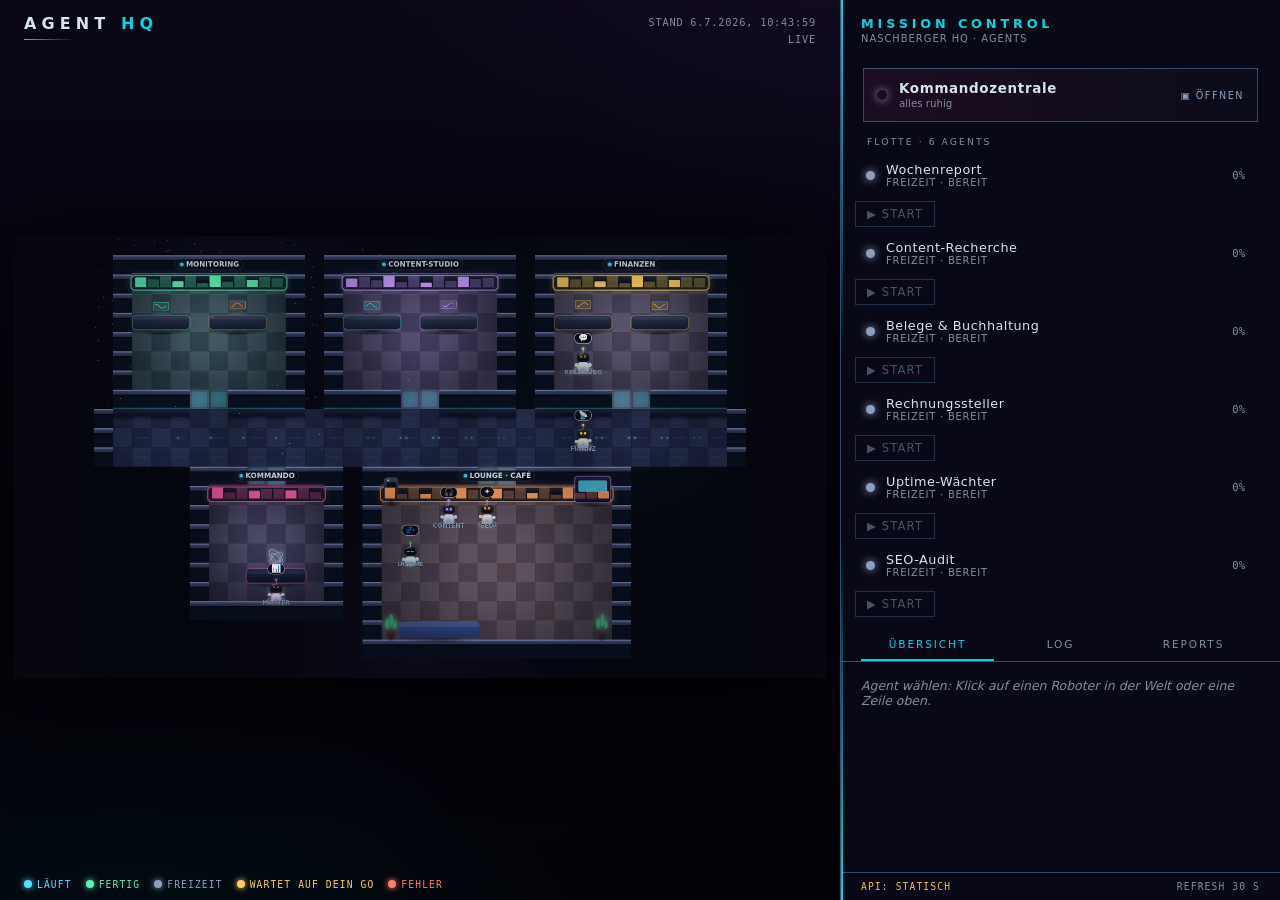
==== dashboard/index.html @ 263374c1 "Discord- und Mail-Versand: zero-dep Tools + Datacenter-Redesign - bin/discord.py: Server-Setup (idem" ====
<!DOCTYPE html>
<html lang="de">
<head>
<meta charset="utf-8">
<meta name="viewport" content="width=device-width,initial-scale=1">
<title>Agent HQ – naschberger.info</title>
<style>
:root{
 --bg:oklch(14% 0.03 290);
 --bg-deep:oklch(9% 0.02 290);
 --line-dim:oklch(42% 0.06 250);
 --txt:oklch(91% 0.02 250);
 --mut:oklch(64% 0.03 260);
 --panel:oklch(15% 0.03 280 / .96);
 --cyan:oklch(80% 0.14 200);
 --grn:oklch(80% 0.17 160);
 --amb:oklch(83% 0.15 85);
 --red:oklch(70% 0.19 25);
 --vio:oklch(75% 0.14 300);
}
*{box-sizing:border-box;margin:0}
html,body{height:100%}
body{
 font-family:"Segoe UI",system-ui,sans-serif;color:var(--txt);
 background:
  radial-gradient(1100px 600px at 75% -10%, oklch(22% 0.07 300 / .5), transparent 60%),
  radial-gradient(900px 600px at 10% 110%, oklch(19% 0.06 220 / .5), transparent 60%),
  linear-gradient(var(--bg), var(--bg-deep));
 overflow:hidden;
}
@media(max-width:1020px){body{overflow-y:auto;overflow-x:hidden}}
.mono{font-family:Consolas,"Cascadia Mono",monospace}
button{font-family:inherit}

#hud{position:fixed;top:0;left:0;right:440px;z-index:5;display:flex;justify-content:space-between;align-items:flex-start;padding:14px 24px;pointer-events:none}
#hud h1{font-size:1rem;letter-spacing:.32em;text-transform:uppercase;font-weight:600}
#hud h1 span{color:var(--cyan)}
#hud h1::after{content:"";display:block;width:52px;height:1px;margin-top:6px;background:linear-gradient(90deg,var(--cyan),transparent)}
#meta{font-size:.64rem;color:var(--mut);text-align:right;letter-spacing:.08em;text-transform:uppercase;line-height:1.7}
#meta .src{display:block}
#demo{display:none;position:fixed;top:10px;left:calc((100vw - 440px)/2);transform:translateX(-50%);z-index:6;border:1px solid var(--amb);color:var(--amb);
 background:oklch(20% 0.04 85 / .88);font-size:.66rem;letter-spacing:.12em;text-transform:uppercase;padding:5px 14px}
#legend{position:fixed;left:24px;bottom:10px;z-index:5;display:flex;gap:14px;font-size:.6rem;letter-spacing:.12em;text-transform:uppercase;color:var(--mut);pointer-events:none}
#legend i{display:inline-block;width:8px;height:8px;border-radius:50%;margin-right:5px;background:currentColor;box-shadow:0 0 6px currentColor}
@media(max-width:1020px){
 #hud{position:static;padding:12px 16px 0;right:auto;flex-wrap:wrap;gap:6px;align-items:baseline}
 #meta{text-align:left;font-size:.6rem;flex-basis:100%}
 #meta .src{display:inline}
 #meta .src::before{content:" · "}
 #legend{position:static;padding:8px 16px;flex-wrap:wrap;gap:10px;letter-spacing:.06em}
 #demo{position:static;transform:none;margin:8px auto 0;max-width:92%;width:max-content}
}

#stage{position:fixed;inset:0 440px 34px 0;display:grid;place-items:center;padding:54px 14px 6px;z-index:1}
#game{width:min(100%,calc((100vh - 96px)*1.84));aspect-ratio:46/25;cursor:grab;touch-action:none;
 filter:drop-shadow(0 20px 50px oklch(5% 0.02 290 / .85))}
@media(max-width:1020px){
 #stage{position:static;display:block;padding:8px 0;overflow-x:auto}
 #game{width:940px}
}
@media(prefers-reduced-motion:reduce){*,*::before,*::after{animation-duration:.01ms !important;transition-duration:.01ms !important}}

/* ---------- mission control ---------- */
#mc{position:fixed;top:0;right:0;bottom:0;width:440px;z-index:8;background:var(--panel);
 border-left:1px solid var(--line-dim);display:flex;flex-direction:column;overflow:hidden}
#mc::before{content:"";position:absolute;left:0;top:0;bottom:0;width:2px;
 background:linear-gradient(180deg,var(--cyan),transparent 40%,transparent 60%,var(--cyan))}
#mc header{padding:16px 20px 10px}
#mc header h2{font-size:.8rem;letter-spacing:.3em;text-transform:uppercase;color:var(--cyan)}
#mc header .sub{font-size:.62rem;color:var(--mut);letter-spacing:.1em;text-transform:uppercase;margin-top:2px}
#agents{padding:4px 14px}
.arow{display:grid;grid-template-columns:10px 1fr auto auto;gap:10px;align-items:center;width:100%;
 padding:9px 10px;margin:3px 0;background:none;border:1px solid transparent;color:var(--txt);cursor:pointer;text-align:left}
.arow:hover,.arow:focus-visible{border-color:var(--line-dim);outline:none}
.arow.sel{border-color:oklch(60% 0.1 220 / .6);background:oklch(20% 0.04 250 / .4)}
.arow .dot{width:9px;height:9px;border-radius:50%;background:currentColor;box-shadow:0 0 8px currentColor}
.arow .nm{font-size:.8rem;letter-spacing:.04em;color:var(--txt)}
.arow .nm small{display:block;font-size:.62rem;color:var(--mut);letter-spacing:.08em;text-transform:uppercase}
.arow .pr{font-size:.66rem;color:var(--mut);font-family:Consolas,monospace}
.runbtn{border:1px solid var(--line-dim);background:none;color:var(--cyan);font-size:.72rem;
 padding:5px 11px;cursor:pointer;letter-spacing:.1em}
.runbtn:hover:not(:disabled),.runbtn:focus-visible{border-color:var(--cyan);background:oklch(30% 0.06 210 / .3);outline:none}
.runbtn:disabled{color:var(--mut);cursor:not-allowed;opacity:.55}
#tabs{display:flex;padding:8px 20px 0;border-bottom:1px solid var(--line-dim)}
#tabs button{flex:1;background:none;border:0;border-bottom:2px solid transparent;color:var(--mut);
 font-size:.66rem;letter-spacing:.18em;text-transform:uppercase;padding:9px 0;cursor:pointer}
#tabs button:hover,#tabs button:focus-visible{color:var(--txt);outline:none}
#tabs button.on{color:var(--cyan);border-bottom-color:var(--cyan)}
#tabbody{flex:1;overflow-y:auto;padding:16px 20px;font-size:.84rem}
.plbl{color:var(--mut);font-size:.64rem;text-transform:uppercase;letter-spacing:.18em;margin:13px 0 4px}
.plbl:first-child{margin-top:0}
.pbar{height:6px;background:oklch(12% 0.02 280);border:1px solid var(--line-dim);overflow:hidden}
.pbar div{height:100%;background:linear-gradient(90deg,var(--cyan),var(--vio));transition:width .6s}
.st{font-size:.66rem;letter-spacing:.18em;text-transform:uppercase;display:inline-block;padding:3px 11px;border:1px solid;margin-bottom:4px}
#tabbody ul{margin:4px 0 0 16px;line-height:1.55}
#tabbody pre{background:oklch(11% 0.02 280);border:1px solid var(--line-dim);padding:10px;font-size:.66rem;
 white-space:pre-wrap;word-break:break-word;color:oklch(78% 0.04 200);line-height:1.5;max-height:52vh;overflow:auto}
#tabbody .hint{color:var(--mut);font-style:italic;font-size:.78rem}
#tabbody code{color:var(--cyan);font-size:.76rem}
.repitem{display:grid;grid-template-columns:1fr auto;gap:8px;align-items:baseline;width:100%;padding:8px 10px;margin:2px 0;
 background:none;border:1px solid transparent;color:var(--txt);cursor:pointer;text-align:left;font-size:.76rem}
.repitem:hover,.repitem:focus-visible{border-color:var(--line-dim);outline:none}
.repitem .d{color:var(--mut);font-size:.62rem;font-family:Consolas,monospace}
.repitem .p{color:var(--mut);font-size:.62rem;font-family:Consolas,monospace;grid-column:1/-1}
.mcounts{display:flex;flex-wrap:wrap;gap:14px;font-size:.72rem;font-family:Consolas,monospace;margin-bottom:6px}
.mcounts i{display:inline-block;width:8px;height:8px;border-radius:50%;margin-right:5px;box-shadow:0 0 6px currentColor;vertical-align:baseline}
.mflag{font-size:.76rem;border:1px solid;padding:9px 11px;margin:10px 0;line-height:1.55}
.mflag b{letter-spacing:.04em}
.mflag.err{color:var(--red);border-color:oklch(52% 0.14 25/.6);background:oklch(24% 0.07 25/.22)}
.mflag.wait{color:var(--amb);border-color:oklch(56% 0.11 85/.5);background:oklch(24% 0.06 85/.16)}
.mtable{display:flex;flex-direction:column;gap:2px}
.mrow{display:grid;grid-template-columns:9px 1fr auto auto;gap:11px;align-items:center;text-align:left;
 background:oklch(16% 0.02 280/.5);border:1px solid var(--line2, var(--line-dim));
 color:var(--txt);padding:8px 11px;cursor:pointer}
.mrow:hover,.mrow:focus-visible{border-color:var(--cyan);outline:none}
.mrow .mdot{width:9px;height:9px;border-radius:50%;box-shadow:0 0 7px currentColor}
.mrow .mn{font-size:.82rem}
.mrow .mn small{display:block;color:var(--mut);font-size:.62rem;text-transform:uppercase;letter-spacing:.06em;margin-top:1px}
.mrow .mp{color:var(--cyan);font-size:.72rem}
.mrow .mnext{color:var(--mut);font-size:.66rem;min-width:64px;text-align:right}
/* ---- Nav-Struktur: Kommando-Button + Flotten-Label ---- */
.navlabel{font-size:.58rem;letter-spacing:.22em;text-transform:uppercase;color:var(--mut);padding:12px 12px 2px}
.cmdbtn{display:grid;grid-template-columns:11px 1fr auto;gap:11px;align-items:center;width:calc(100% - 16px);
 margin:10px 8px 2px;padding:12px 13px;cursor:pointer;text-align:left;color:var(--txt);
 background:linear-gradient(90deg,oklch(23% 0.06 330 / .55),oklch(18% 0.03 280 / .35));
 border:1px solid var(--line-dim);transition:box-shadow .16s,border-color .16s}
.cmdbtn:hover,.cmdbtn:focus-visible{border-color:var(--mc);box-shadow:inset 0 0 0 1px var(--mc);outline:none}
.cmdbtn .cdot{width:10px;height:10px;border-radius:50%;box-shadow:0 0 9px currentColor}
.cmdbtn .ctx b{font-size:.84rem;letter-spacing:.05em;display:block}
.cmdbtn .ctx small{display:block;color:var(--mut);font-size:.64rem;margin-top:1px}
.cmdbtn .cgo{font-size:.6rem;letter-spacing:.16em;text-transform:uppercase;color:var(--mc);white-space:nowrap}

/* ---- Kommandozentrale-Overlay · schwarz/clean/Apple ---- */
#cmd{position:fixed;inset:0;z-index:40;display:none;place-items:center;padding:24px;
 background:oklch(0% 0 0 / .6);-webkit-backdrop-filter:blur(24px) saturate(130%);backdrop-filter:blur(24px) saturate(130%)}
#cmd.on{display:grid}
.cmd-panel{--hair:oklch(100% 0 0 / .09);--hair2:oklch(100% 0 0 / .055);--acc:oklch(64% 0.16 255);--sec:oklch(68% 0.008 260);
 font-family:-apple-system,"SF Pro Display","SF Pro Text",system-ui,"Segoe UI",sans-serif;
 width:min(1120px,100%);max-height:calc(100dvh - 48px);display:flex;flex-direction:column;overflow:hidden;
 background:oklch(6.5% 0.004 280);border:1px solid var(--hair);border-radius:22px;
 box-shadow:0 40px 120px oklch(0% 0 0 / .7), inset 0 1px 0 oklch(100% 0 0 / .06)}
.cmd-top{display:flex;align-items:center;gap:14px;padding:16px 20px;border-bottom:1px solid var(--hair);flex:0 0 auto}
.cmd-top h2{font-size:.98rem;letter-spacing:-.01em;text-transform:none;font-weight:600;color:var(--txt);white-space:nowrap}
.cmd-top .up{font-size:.68rem;color:var(--sec);text-transform:none;letter-spacing:0;white-space:nowrap}
.pills{display:flex;gap:6px;flex-wrap:wrap;margin-left:auto}
.pill{font-size:.7rem;font-family:inherit;border:1px solid var(--hair);border-radius:999px;padding:3px 10px;letter-spacing:0;
 color:var(--sec);background:oklch(100% 0 0 / .03)}
.pill i{display:inline-block;width:6px;height:6px;border-radius:50%;background:currentColor;margin-right:6px;box-shadow:none;vertical-align:middle}
.cmd-close{flex:0 0 auto;background:oklch(100% 0 0 / .06);border:1px solid var(--hair);color:var(--sec);
 width:30px;height:30px;border-radius:50%;cursor:pointer;font-size:.9rem;line-height:1;display:grid;place-items:center;transition:.15s}
.cmd-close:hover,.cmd-close:focus-visible{background:oklch(100% 0 0 / .13);color:var(--txt);border-color:transparent;outline:none}
.cmd-panel .runbtn{border:1px solid var(--hair);border-radius:8px;background:oklch(100% 0 0 / .05);color:var(--txt);
 font-size:.72rem;letter-spacing:0;padding:6px 12px;transition:.15s}
.cmd-panel .runbtn:hover:not(:disabled),.cmd-panel .runbtn:focus-visible{background:oklch(100% 0 0 / .1);border-color:var(--hair);outline:none}
#cmdrun,#cmdsend{background:var(--acc);border-color:transparent;color:#fff;font-weight:600}
#cmdrun:hover:not(:disabled),#cmdsend:hover:not(:disabled){background:oklch(69% 0.16 255)}
.cmd-alert{padding:11px 20px;border-bottom:1px solid var(--hair);font-size:.8rem;line-height:1.55;flex:0 0 auto}
.cmd-alert.err{color:var(--red);background:oklch(30% 0.1 25 / .16)}
.cmd-alert.wait{color:var(--amb);background:oklch(30% 0.09 85 / .14)}
.cmd-alert b{letter-spacing:0}
.cmd-body{display:grid;grid-template-columns:340px 1fr;min-height:0;flex:1 1 auto;overflow:hidden}
.cmd-fleet{padding:16px 18px;border-right:1px solid var(--hair);overflow-y:auto;display:flex;flex-direction:column;gap:20px}
.cmd-main{padding:16px 20px;display:flex;flex-direction:column;gap:20px;min-width:0;overflow-y:auto}
.cmd-fleet::-webkit-scrollbar,.cmd-main::-webkit-scrollbar{width:8px}
.cmd-fleet::-webkit-scrollbar-thumb,.cmd-main::-webkit-scrollbar-thumb{background:oklch(100% 0 0 / .12);border-radius:8px}
.cmd-panel .plbl{text-transform:none;letter-spacing:.01em;color:var(--sec);font-size:.72rem;font-weight:600}
.sect h3{font-size:.74rem;letter-spacing:.01em;text-transform:none;color:var(--sec);font-weight:600;
 margin-bottom:10px;display:flex;justify-content:space-between;align-items:baseline;gap:10px}
.sect h3 span{color:var(--sec);opacity:.7;letter-spacing:0;text-transform:none;font-size:.7rem;font-weight:400}
.chart{width:100%;height:auto;display:block}
.chart .gl{stroke:oklch(100% 0 0 / .1);stroke-width:1;opacity:1}
.chart .gt,.chart .bv,.chart .thrt{fill:var(--sec);font:10px ui-monospace,"SF Mono",Consolas,monospace}
.chart .bl{fill:var(--txt);font:11px -apple-system,ui-monospace,Consolas,monospace}
.chart .thr{stroke:var(--amb);stroke-dasharray:3 3;stroke-width:1;opacity:.75}
.chart-empty{color:var(--sec);font-size:.78rem;padding:26px;
 border:1px dashed var(--hair);border-radius:12px;text-align:center}
.legend2{display:flex;gap:16px;flex-wrap:wrap;margin-top:9px;font-size:.66rem;color:var(--sec)}
.legend2 i{display:inline-block;width:12px;height:2px;margin-right:6px;vertical-align:middle}
.tiles{display:grid;grid-template-columns:repeat(auto-fit,minmax(148px,1fr));gap:9px}
.tile{border:1px solid var(--hair2);border-radius:12px;padding:12px 13px;background:oklch(100% 0 0 / .03)}
.tile .tn{font-size:.8rem;font-weight:600;display:flex;align-items:center;gap:7px}
.tile .tn i{width:7px;height:7px;border-radius:50%;box-shadow:none;flex:0 0 auto}
.tile .tm{font-family:ui-monospace,"SF Mono",Consolas,monospace;font-size:.66rem;color:var(--sec);margin-top:7px;line-height:1.7}
.tile .tm b{color:var(--txt);font-weight:500}
.cmd-tab{display:grid;grid-template-columns:1fr auto auto;gap:12px;align-items:center;text-align:left;width:100%;
 background:oklch(100% 0 0 / .03);border:1px solid transparent;border-radius:10px;color:var(--txt);padding:9px 11px;margin-bottom:4px;cursor:pointer;transition:.14s}
.cmd-tab:hover,.cmd-tab:focus-visible{background:oklch(100% 0 0 / .07);border-color:var(--hair);outline:none}
.cmd-tab .cn{font-size:.82rem}
.cmd-tab .cn small{display:block;color:var(--sec);font-size:.64rem;text-transform:none;letter-spacing:0;margin-top:2px}
.cmd-tab .cp{font-family:ui-monospace,Consolas,monospace;font-size:.72rem}
.cmd-tab .cnx{font-family:ui-monospace,Consolas,monospace;font-size:.64rem;color:var(--sec)}
/* Steuerung */
.ctltable{display:flex;flex-direction:column;gap:6px}
.ctlrow{display:grid;grid-template-columns:1fr auto 92px 34px;gap:9px;align-items:center;
 padding:7px 9px;background:oklch(100% 0 0 / .03);border:1px solid var(--hair2);border-radius:10px}
.ctlrow .cn{font-size:.78rem;overflow:hidden;text-overflow:ellipsis;white-space:nowrap}
.tgl{display:flex;align-items:center;gap:5px;font-size:.64rem;color:var(--sec);text-transform:none;letter-spacing:0;cursor:pointer}
.tgl input{accent-color:var(--acc);cursor:pointer}
.cad,.cmdinput{background:oklch(100% 0 0 / .05);border:1px solid var(--hair);border-radius:8px;color:var(--txt);
 font-family:ui-monospace,Consolas,monospace;font-size:.72rem;padding:6px 8px;width:100%}
.cad:focus,.cmdinput:focus{outline:none;border-color:var(--acc);box-shadow:0 0 0 3px oklch(64% 0.16 255 / .25)}
.ctlrow .crun{padding:5px 0;text-align:center}
.ctlbar{display:flex;align-items:center;gap:12px;margin-top:9px;flex-wrap:wrap}
.cmdinput{resize:vertical;line-height:1.5}
.ctlmsg{font-size:.7rem;color:var(--sec)}
@media(max-width:820px){
 #cmd{padding:0}
 .cmd-panel{max-height:100dvh;border-radius:0;border:0}
 .cmd-body{grid-template-columns:1fr;overflow-y:auto}
 .cmd-fleet,.cmd-main{overflow-y:visible}
 .cmd-fleet{border-right:0;border-bottom:1px solid var(--hair)}
 .cmd-top{flex-wrap:wrap;gap:10px}
 .pills{margin-left:0;order:3;flex-basis:100%}
}
#apibar{padding:8px 20px;border-top:1px solid var(--line-dim);font-size:.6rem;letter-spacing:.12em;
 text-transform:uppercase;color:var(--mut);display:flex;justify-content:space-between}
#apibar b{font-weight:400}
#apibar .on{color:var(--grn)} #apibar .off{color:var(--amb)}
@media(max-width:1020px){
 #mc{position:static;width:auto;border:1px solid var(--line-dim);margin:0 10px 14px;height:auto}
 #tabbody{max-height:50vh}
}
</style>
</head>
<body>
<div id="demo">Demo-Daten – kein status.json geladen</div>
<div id="hud">
 <h1>AGENT <span>HQ</span></h1>
 <div id="meta" class="mono">–</div>
</div>

<div id="stage">
 <canvas id="game" width="1840" height="1000" aria-label="Agent-HQ Spielwelt: Raumstation mit Themen-Zonen je Agent-Kategorie, Kommandoraum und Lounge. Ziehen zum Schwenken, Mausrad zum Zoomen, Klick wählt einen Agenten."></canvas>
</div>

<div id="legend" class="mono"></div>

<aside id="mc" aria-live="polite">
 <header>
  <h2>Mission Control</h2>
  <div class="sub">naschberger hq · agents</div>
 </header>
 <div id="agents"></div>
 <div id="tabs" role="tablist">
  <button data-tab="info" class="on">Übersicht</button>
  <button data-tab="log">Log</button>
  <button data-tab="reports">Reports</button>
 </div>
 <div id="tabbody"><p class="hint">Agent wählen: Klick auf einen Roboter in der Welt oder eine Zeile oben.</p></div>
 <div id="apibar" class="mono">
  <b id="apistate" class="off">API: PRÜFE…</b>
  <b id="foot2">refresh 30 s</b>
 </div>
</aside>

<div id="cmd" role="dialog" aria-modal="true" aria-label="Kommandozentrale" aria-hidden="true"></div>

<script>
'use strict';
/* ================================================================
   AGENT HQ – Pixel-Game-Welt (Canvas) + Mission Control
   ================================================================ */
const COLORS={running:'#53e0ff',ok:'#5df2b4',idle:'#8ea0bd',waiting:'#ffcf5c',error:'#ff7b6b'};
const LABELS={running:'läuft',ok:'fertig',idle:'freizeit',waiting:'wartet auf dein go',error:'fehler'};

/* ===== Quelle der Wahrheit: Kategorien + Agents =====
   Die ganze Welt (Räume, Arbeitsplätze, Möbel, Farben, Wege) wird hieraus
   GENERIERT – nichts ist mehr hart verdrahtet. Neuer Agent = eine Zeile in
   AGENTS_CFG, die Welt wächst automatisch. Damit er wirklich läuft, braucht er
   zusätzlich einen Prompt in server.js (AGENTS) und einen status.json-Eintrag. */
const CATEGORIES=[
 {id:'monitoring',label:'MONITORING',   accent:'#5df2b4',tint:'#2b3f4c',light:'rgba(110,240,220,.09)'},
 {id:'content',   label:'CONTENT-STUDIO',accent:'#c99cff',tint:'#3d3758',light:'rgba(200,150,255,.10)'},
 {id:'finance',   label:'FINANZEN',     accent:'#ffcf5c',tint:'#423d56',light:'rgba(255,205,110,.09)'}
];
const AGENTS_CFG=[
 {id:'wochenreport',      name:'Wochenreport',        short:'REPORT',  cat:'content',   accent:'#53e0ff',root:'reports'},
 {id:'content-recherche', name:'Content-Recherche',   short:'CONTENT', cat:'content',   accent:'#c99cff',root:'content'},
 {id:'belege-buchhaltung',name:'Belege & Buchhaltung',short:'FINANZ',  cat:'finance',   accent:'#ffcf5c',root:'belege'},
 {id:'rechnungssteller',  name:'Rechnungssteller',    short:'RECHNUNG',cat:'finance',   accent:'#ffd24a',root:'rechnungen'},
 {id:'uptime-waechter',   name:'Uptime-Wächter',      short:'UPTIME',  cat:'monitoring',accent:'#5df2b4',root:'uptime'},
 {id:'seo-audit',         name:'SEO-Audit',           short:'SEO',     cat:'monitoring',accent:'#ff9d5c',root:'seo'}
];
const MASTER_ACCENT='#ff5ca8';
const FLEET_IDS=AGENTS_CFG.map(a=>a.id);
const BOT_IDS=['master',...FLEET_IDS];
const NAME_OF=Object.fromEntries([['master','MASTER'],...AGENTS_CFG.map(a=>[a.id,a.short])]);
const ROOT_OF=Object.fromEntries([['master','master'],...AGENTS_CFG.map(a=>[a.id,a.root])]);

const DEMO={updated:new Date().toISOString(),agents:{
 'wochenreport':{name:'Wochenreport',status:'running',phase:'Analytics laden',progress:45,message:'Umami-Daten für 3 Kunden…',
  last_run:new Date().toISOString(),next_run:'Fr 08:00',details:['Erstellt pro Kunde: Report, PDF, E-Mail-Entwurf, Discord-Post'],outputs:[],log_tail:'kunde2: pageviews ok…'},
 'belege-buchhaltung':{name:'Belege & Buchhaltung',status:'waiting',phase:'Rückfrage offen',progress:80,message:'2 Belege unklar – dein Go?',
  last_run:new Date().toISOString(),next_run:'Mo 09:00',details:['Canva-Beleg: Rechnungsnummer fehlt'],outputs:['belege/dashboard.html'],log_tail:'3 Belege archiviert.'},
 'content-recherche':{name:'Content-Recherche',status:'ok',phase:'Contentplan fertig',progress:100,message:'7 Ideen verifiziert ✓',
  last_run:new Date().toISOString(),next_run:'So 17:00',details:['7-Tage-Plan mit Hooks'],outputs:['content/2026-KW28/contentplan.md'],log_tail:'Fertig ☕'},
 'uptime-waechter':{name:'Uptime-Wächter',status:'running',phase:'Sites prüfen',progress:60,message:'2 Sites gepingt…',
  last_run:new Date().toISOString(),next_run:'alle 15 min',details:['ferienhaus-tirol.at: 200 · 0.4 s','SSL 74 Tage'],outputs:['uptime/status.js'],log_tail:'mueller-gmbh.at: 200 ok'},
 'seo-audit':{name:'SEO-Audit',status:'error',phase:'Crawl',progress:30,message:'Sitemap 404 bei 1 Site',
  last_run:new Date().toISOString(),next_run:'Mi 06:00',details:['mueller-gmbh.at: sitemap.xml fehlt'],outputs:[],log_tail:'ferienhaus-tirol.at: title zu lang'},
 'rechnungssteller':{name:'Rechnungssteller',status:'idle',phase:'Bereit',progress:0,message:'Warte auf Positionen…',
  last_run:null,next_run:'auf Abruf',details:[],outputs:[],log_tail:'(noch kein Lauf)'}
}};

let DATA=null,SEL=null,API=false,TAB='info',REPORTS=null,UPTIME=null,CMD_OPEN=false,SCHEDULE=null;

/* Demo-Uptime nur im DEMO-Modus (kein echtes uptime.json geladen) – zeigt, wie die Charts aussehen. */
const DEMO_UPTIME=(()=>{
 const names=['naschberger.info','sicherrestaurant.at','ursulakircher.at'];
 const base={'naschberger.info':15,'sicherrestaurant.at':34,'ursulakircher.at':21};
 const ssl={'naschberger.info':62,'sicherrestaurant.at':35,'ursulakircher.at':41};
 const history=[];
 for(let i=23;i>=0;i--){
  history.push({t:'2026-07-08T'+String((i)%24).padStart(2,'0')+':00:00+02:00',
   p:names.map((n,k)=>{
    const jitter=[7,13,5,11,3,17,9][(i+k)%7]-8; // deterministisch, kein Math.random
    const down=(n==='sicherrestaurant.at'&&i===9);
    return {n,ms:down?null:Math.max(6,base[n]+jitter+(k*2)),ssl:ssl[n]-Math.floor(i/12),up:down?0:1};
   })});
 }
 return {stand:'2026-07-08T08:26:29+02:00',
  sites:names.map(n=>({name:n,url:'https://'+n,state:'ok',http:200,ms:base[n],ssl_days:ssl[n],checked:'2026-07-08T08:26:29+02:00'})),
  history};
})();
const esc=s=>String(s??'').replace(/&/g,'&amp;').replace(/</g,'&lt;');
/* Detail-Eintrag robust zu Text machen (Agent schreibt manchmal Objekte statt Strings) */
const dstr=d=>typeof d==='string'?d:(d&&typeof d==='object'
 ?Object.entries(d).map(([k,v])=>k+': '+(v==null?'–':(typeof v==='object'?JSON.stringify(v):v))).join(', ')
 :String(d));
const $=s=>document.querySelector(s);

/* ================= Welt prozedural generieren =================
 Aus CATEGORIES + AGENTS_CFG: pro Kategorie ein Themenraum (Größe wächst mit der
 Agent-Zahl), dazu Kommandoraum (Master) + Lounge. ROWS/SPOTS/FURN/ZONES/Labels
 fallen alle aus dem Generator – nichts ist mehr hart verdrahtet.
 Zeichen: '#' Wand, '.' Raumboden, '-' Korridor, 'D' Tür, ' ' Weltraum */
const U=32;
const WS_COLS=4;            // Arbeitsplätze pro Reihe in einem Themenraum
const CELL_W=4, CELL_H=3;   // Kachel-Fußabdruck eines Arbeitsplatzes (Schreibtisch + Standplatz)
const GAP=1, MARGIN=1, CORR=3;

function darken(hex,d){const n=parseInt(hex.slice(1),16);
 const r=Math.max(0,(n>>16)-d),g=Math.max(0,((n>>8)&255)-d),b=Math.max(0,(n&255)-d);
 return '#'+[r,g,b].map(v=>v.toString(16).padStart(2,'0')).join('');}
function roomDims(n){
 const cols=Math.min(WS_COLS,Math.max(1,n)), rows=Math.ceil(Math.max(1,n)/cols);
 const iw=Math.max(6,cols*CELL_W), ih=2+rows*CELL_H+1; // +2 Feature-Screen, +1 Puffer
 return {cols,rows,iw,ih,ow:iw+2,oh:ih+2};
}

/* Raum-Definitionen (Position folgt beim Packen) */
const rooms=[];
for(const c of CATEGORIES){
 const agents=AGENTS_CFG.filter(a=>a.cat===c.id);
 if(!agents.length)continue;
 rooms.push({kind:'cat',label:c.label,tint:c.tint,accent:c.accent,light:c.light,agents,band:'top',...roomDims(agents.length)});
}
rooms.push({kind:'command',label:'KOMMANDO',tint:'#33324f',accent:MASTER_ACCENT,light:'rgba(255,120,190,.09)',
 agents:[{id:'master'}],band:'bottom',...roomDims(1)});
{const n=FLEET_IDS.length, cols=Math.min(6,Math.max(3,Math.ceil(Math.sqrt(n))+1)), rows=Math.ceil(n/cols);
 const iw=Math.max(10,cols*3), ih=Math.max(6,rows*2+4);
 rooms.push({kind:'lounge',label:'LOUNGE · CAFÉ',tint:'#493d4a',accent:'#ff9d5c',light:'rgba(255,170,120,.09)',
  loungeCols:cols,band:'bottom',cols,rows,iw,ih,ow:iw+2,oh:ih+2});}

/* Zwei Bänder: oben Kategorien, unten Kommando + Lounge, dazwischen Korridor */
const topBand=rooms.filter(r=>r.band==='top'), botBand=rooms.filter(r=>r.band==='bottom');
const packW=list=>list.reduce((s,r,i)=>s+r.ow+(i?GAP:0),0);
const topH=Math.max(0,...topBand.map(r=>r.oh)), botH=Math.max(0,...botBand.map(r=>r.oh));
const bandW=Math.max(packW(topBand),packW(botBand),12);
const MW=MARGIN*2+bandW, MH=1+topH+CORR+botH+1;
const corrY0=1+topH, corrY1=corrY0+CORR-1;
function placeBand(list,alignTop,anchorRow){
 let x=MARGIN+Math.max(0,Math.floor((bandW-packW(list))/2));
 for(const r of list){r.x=x; r.y=alignTop?anchorRow:anchorRow-r.oh+1; x+=r.ow+GAP;}
}
placeBand(topBand,false,corrY0-1);   // top: Unterwand am Korridor
placeBand(botBand,true, corrY1+1);   // bottom: Oberwand am Korridor

/* Kachelgitter */
const ROWS=[];
for(let y=0;y<MH;y++)ROWS.push(new Array(MW).fill(' '));
for(const r of rooms){
 for(let y=r.y;y<r.y+r.oh;y++)for(let x=r.x;x<r.x+r.ow;x++)
  ROWS[y][x]=(x===r.x||x===r.x+r.ow-1||y===r.y||y===r.y+r.oh-1)?'#':'.';
 const dx=r.x+Math.floor(r.ow/2)-1, dy=(r.band==='top')?r.y+r.oh-1:r.y;
 ROWS[dy][dx]='D';ROWS[dy][dx+1]='D';
}
for(let y=corrY0;y<=corrY1;y++){
 for(let x=MARGIN;x<MARGIN+bandW;x++)ROWS[y][x]='-';
 ROWS[y][MARGIN-1]='#';ROWS[y][MARGIN+bandW]='#';
}
const grid=ROWS.map(r=>r.slice());
const walk=(x,y)=>y>=0&&y<MH&&x>=0&&x<MW&&'.-D'.includes(grid[y][x]);
const block=(x,y)=>{grid[y][x]='#';};

/* Zonen (Boden + Licht), Labels, Spots, Möbel – alles aus den Räumen */
const ROOM_LABELS=[], ZONES=[], SPOTS={}, FURN=[], WORK={}, WAIT={}, LEISURE=[];
for(const r of rooms){
 ZONES.push({x0:r.x,x1:r.x+r.ow-1,y0:r.y,y1:r.y+r.oh-1,a:r.tint,b:darken(r.tint,8),light:r.light,
  cx:r.x+r.ow/2,cy:r.y+r.oh/2});
 ROOM_LABELS.push({t:r.label,x:r.x+r.ow/2,y:r.y+0.1});
 FURN.push({t:'screen',x:r.x+1,y:r.y+1,w:r.iw,accent:r.accent}); // Feature-Screen (nicht blockierend)
 if(r.kind==='command'){
  const cx=r.x+Math.floor(r.ow/2), cy=r.y+r.oh-2;
  SPOTS.command={x:cx,y:cy,face:'up'};
  FURN.push({t:'console',x:cx-1,y:cy-1,w:3,accent:r.accent,nb:true});
  WORK.master='command'; WAIT.master='command';
 }else if(r.kind==='lounge'){
  const chips=['☕ kaffee','🕹 arcade','✦ sterne','⏾ chillen','☕ pause'];
  for(let i=0;i<FLEET_IDS.length;i++){
   const cx=r.x+2+(i%r.loungeCols)*2, cy=r.y+2+Math.floor(i/r.loungeCols)*2, nm='leisure'+i;
   SPOTS[nm]={x:cx,y:cy,face:'down',chip:i<chips.length?chips[i]:undefined};
   LEISURE.push(nm);
  }
  FURN.push({t:'coffeemachine',x:r.x+1,y:r.y+1});
  FURN.push({t:'arcademachine',x:r.x+r.ow-3,y:r.y+1,w:2});
  FURN.push({t:'couch',x:r.x+2,y:r.y+r.oh-2,w:4});
  FURN.push({t:'plant',x:r.x+1,y:r.y+r.oh-2}); FURN.push({t:'plant',x:r.x+r.ow-2,y:r.y+r.oh-2});
 }else{
  const gx0=r.x+1, gy0=r.y+3; // eine Reihe unter dem Feature-Screen
  r.agents.forEach((a,i)=>{
   const cx=gx0+(i%r.cols)*CELL_W, cy=gy0+Math.floor(i/r.cols)*CELL_H, nm='ws_'+a.id;
   SPOTS[nm]={x:cx+1,y:cy+1,face:'up'};
   FURN.push({t:'desk',x:cx,y:cy,w:3,accent:a.accent});
   WORK[a.id]=nm; WAIT[a.id]=nm;
  });
 }
}
for(const f of FURN){
 if(f.nb||f.t==='screen')continue;
 for(let dx=0;dx<(f.w||1);dx++)for(let dy=0;dy<(f.h||1);dy++)
  if(walk(f.x+dx,f.y+dy))block(f.x+dx,f.y+dy);
}

/* ================= BFS-Pfad ================= */
function findPath(sx,sy,tx,ty){
 if(sx===tx&&sy===ty)return[];
 const key=(x,y)=>y*MW+x;
 const prev=new Map();const q=[[sx,sy]];prev.set(key(sx,sy),null);
 while(q.length){
  const [x,y]=q.shift();
  if(x===tx&&y===ty){
   const path=[];let k=key(x,y);
   while(k!==null){path.push([k%MW,Math.floor(k/MW)]);k=prev.get(k);}
   path.reverse();path.shift();return path;
  }
  for(const [dx,dy] of [[1,0],[-1,0],[0,1],[0,-1]]){
   const nx=x+dx,ny=y+dy;
   if(!walk(nx,ny)||prev.has(key(nx,ny)))continue;
   prev.set(key(nx,ny),key(x,y));q.push([nx,ny]);
  }
 }
 return null;
}

/* ================= Projektion (Top-down, leicht schief) =================
 Vogelperspektive: Kachel -> Bildschirm 1:1. Tiefe entsteht durch Wandhöhe
 (WALL_H) beim Zeichnen, nicht durch die Projektion. */
const WALL_H=14;
const WORLD_W=MW*U, WORLD_H=MH*U;
function P(cx,cy){return [cx*U,cy*U];}
function isoC(tx,ty){return [tx*U+U/2,ty*U+U/2];}  // Kachelzentrum (Bodenpunkt)
function rr(c,x,y,w,h,r){c.beginPath();c.moveTo(x+r,y);c.arcTo(x+w,y,x+w,y+h,r);c.arcTo(x+w,y+h,x,y+h,r);c.arcTo(x,y+h,x,y,r);c.arcTo(x,y,x+w,y,r);c.closePath();}

/* ================= Roboter: Mascot-Droiden =================
 Freundlicher schwebender Droide: Verlaufskörper, Glanz-Visier, glühende Augen
 (blinzeln + Blickrichtung), Antenne, Thruster, Bodenschatten + Status-Ring.
 `act` steuert die Pose: work (Arme tippen), nap (Augen zu, sinkt), coffee
 (Tasse), gaze (Blick nach oben), chat (gestikuliert). */
const ACCENT={master:MASTER_ACCENT};
for(const a of AGENTS_CFG)ACCENT[a.id]=a.accent;
function drawBot(id,cx,cy,dir,moving,st,sel,s,act){
 const acc=ACCENT[id]||'#8ea0bd', sc=COLORS[st]||COLORS.idle, seed=BOT_IDS.indexOf(id);
 const nap=act==='nap', work=act==='work'||act==='oversee', chat=act==='chat', gaze=act==='gaze';
 const hov=nap?0:(Math.sin(s*2+seed*1.7)*1.6+(moving?Math.sin(s*12+seed)*1.2:0));
 const floorY=cy+13, by=floorY-10+hov+(nap?4:0);
 ctx.save();
 // Bodenschatten
 ctx.globalAlpha=.4;ctx.fillStyle='#03040a';ctx.beginPath();ctx.ellipse(cx,floorY+3,11-hov*.2,4,0,0,7);ctx.fill();ctx.globalAlpha=1;
 // Status-Ring (pulsiert)
 ctx.strokeStyle=sc;ctx.lineWidth=sel?2.6:1.7;ctx.shadowColor=sc;ctx.shadowBlur=sel?15:8;
 ctx.globalAlpha=sel?.95:(.5+Math.sin(s*2.5+seed)*.18);
 ctx.beginPath();ctx.ellipse(cx,floorY+1,13,5,0,0,7);ctx.stroke();ctx.shadowBlur=0;ctx.globalAlpha=1;
 // Thruster-Glow (nicht beim Schlafen)
 if(!nap){const tg=ctx.createRadialGradient(cx,by+9,1,cx,by+9,10);tg.addColorStop(0,acc+'cc');tg.addColorStop(1,acc+'00');
  ctx.globalAlpha=.5+Math.sin(s*16+seed)*.2;ctx.fillStyle=tg;ctx.beginPath();ctx.ellipse(cx,by+10,7,3.5,0,0,7);ctx.fill();ctx.globalAlpha=1;}
 // Arme
 const sw=work?Math.abs(Math.sin(s*7+seed))*3:chat?Math.sin(s*4+seed)*3:moving?Math.sin(s*12+seed)*2.2:Math.sin(s*2+seed);
 for(const sgn of [-1,1]){ctx.fillStyle='#c3ccde';
  const ay=by+2+(work?-sw:sgn*sw);ctx.beginPath();ctx.arc(cx+sgn*10,ay,2.6,0,7);ctx.fill();}
 if(act==='coffee'){ctx.fillStyle='#eef2fb';rr(ctx,cx+8,by-1,5,5,1);ctx.fill();ctx.strokeStyle='#9fb0cf';ctx.lineWidth=1;ctx.stroke();}
 // Torso
 const tw=16,th=15,tx0=cx-tw/2,ty0=by-2;
 const bg=ctx.createLinearGradient(0,ty0,0,ty0+th);bg.addColorStop(0,'#eef1f8');bg.addColorStop(.5,'#b9c2d6');bg.addColorStop(1,'#7c88a4');
 rr(ctx,tx0,ty0,tw,th,5);ctx.fillStyle=bg;ctx.fill();
 ctx.strokeStyle=acc;ctx.globalAlpha=.6;ctx.lineWidth=1.4;rr(ctx,tx0+.7,ty0+.7,tw-1.4,th-1.4,4.3);ctx.stroke();ctx.globalAlpha=1;
 ctx.fillStyle=sc;ctx.shadowColor=sc;ctx.shadowBlur=6;ctx.beginPath();ctx.arc(cx,ty0+th-5,2.1,0,7);ctx.fill();ctx.shadowBlur=0;
 // Kopf / Visier
 const hw=19,hh=13,hx=cx-hw/2,hy=by-16;
 rr(ctx,hx,hy,hw,hh,5.5);const hg=ctx.createLinearGradient(0,hy,0,hy+hh);hg.addColorStop(0,'#20293e');hg.addColorStop(1,'#0b1120');ctx.fillStyle=hg;ctx.fill();
 rr(ctx,hx+2.5,hy+2.5,hw-5,hh-5,3.5);ctx.fillStyle='#05070f';ctx.fill();
 ctx.globalAlpha=.5;ctx.strokeStyle='#aeb9d6';ctx.lineWidth=1.2;ctx.beginPath();ctx.arc(cx-2,hy+4.5,4,Math.PI*1.1,Math.PI*1.7);ctx.stroke();ctx.globalAlpha=1;
 // Augen
 const blink=Math.max(0,(Math.sin(s*1.3+seed*2.1)-0.93)/0.07), open=nap?0:1-Math.min(1,blink);
 const eoff=dir==='left'?-2.2:dir==='right'?2.2:0, ey=(dir==='up'||gaze)?-1.6:0, ea=dir==='up'?.5:1, ex=2.9;
 if(nap){ctx.strokeStyle=acc;ctx.lineWidth=1.4;ctx.globalAlpha=.85;
  for(const sgn of[-1,1]){ctx.beginPath();ctx.moveTo(cx+sgn*ex-2,hy+hh/2);ctx.lineTo(cx+sgn*ex+2,hy+hh/2);ctx.stroke();}ctx.globalAlpha=1;}
 else{ctx.fillStyle=acc;ctx.shadowColor=acc;ctx.shadowBlur=7;
  for(const sgn of[-1,1]){ctx.globalAlpha=ea;ctx.beginPath();ctx.ellipse(cx+eoff+sgn*ex,hy+hh/2+ey,1.7,1.7*open+.2,0,0,7);ctx.fill();}
  ctx.shadowBlur=0;ctx.globalAlpha=1;}
 // Antenne mit pulsierender Spitze
 ctx.strokeStyle='#9fb0cf';ctx.lineWidth=1;ctx.beginPath();ctx.moveTo(cx,hy);ctx.lineTo(cx,hy-5);ctx.stroke();
 ctx.fillStyle=acc;ctx.shadowColor=acc;ctx.shadowBlur=6;ctx.beginPath();ctx.arc(cx,hy-6,1.6+Math.sin(s*5+seed)*.4,0,7);ctx.fill();ctx.shadowBlur=0;
 ctx.restore();
}

/* ================= Statische Ebene + Kamera (Top-down) ================= */
const cv=$('#game'),ctx=cv.getContext('2d');
ctx.imageSmoothingEnabled=true;ctx.imageSmoothingQuality='high';
const staticCv=document.createElement('canvas');staticCv.width=WORLD_W;staticCv.height=WORLD_H;
const sx=staticCv.getContext('2d');sx.imageSmoothingEnabled=true;
const lightCv=document.createElement('canvas');lightCv.width=WORLD_W;lightCv.height=WORLD_H;

const camMin=Math.min(cv.width/WORLD_W,cv.height/WORLD_H);
const cam={x:WORLD_W/2,y:WORLD_H/2,scale:Math.max(camMin,1),tx:0,ty:0};
function clampCam(){
 cam.scale=Math.max(camMin,Math.min(3.5,cam.scale));
 const vw=cv.width/cam.scale, vh=cv.height/cam.scale;
 cam.x=vw>=WORLD_W?WORLD_W/2:Math.max(vw/2,Math.min(WORLD_W-vw/2,cam.x));
 cam.y=vh>=WORLD_H?WORLD_H/2:Math.max(vh/2,Math.min(WORLD_H-vh/2,cam.y));
 cam.tx=cv.width/2-cam.x*cam.scale; cam.ty=cv.height/2-cam.y*cam.scale;
}
function camFit(){cam.scale=Math.max(camMin,1);cam.x=WORLD_W/2;cam.y=WORLD_H/2;clampCam();}

const PAL={space:'#05060e',cyan:'#53e0ff',green:'#5df2b4',amber:'#ffcf5c',red:'#ff7b6b',violet:'#c99cff'};
function hexA(h,a){const n=parseInt(h.slice(1),16);return 'rgba('+(n>>16)+','+((n>>8)&255)+','+(n&255)+','+a+')';}
function lite(h,d){const n=parseInt(h.slice(1),16);
 const r=Math.min(255,(n>>16)+d),g=Math.min(255,((n>>8)&255)+d),b=Math.min(255,(n&255)+d);
 return '#'+[r,g,b].map(v=>v.toString(16).padStart(2,'0')).join('');}
function hash(x,y){let h=(x*374761393+y*668265263)|0;h=(h^(h>>13))*1274126177;return ((h^(h>>16))>>>0)/4294967295;}
function isFloor(x,y){return ROWS[y]&&'.-D'.includes(ROWS[y][x]);}
function roomAt(x,y){return rooms.find(r=>x>=r.x&&x<r.x+r.ow&&y>=r.y&&y<r.y+r.oh);}
function grad(x0,y0,x1,y1,stops){const g=sx.createLinearGradient(x0,y0,x1,y1);for(const[o,c]of stops)g.addColorStop(o,c);return g;}
function softShadow(cx,cy,rx,ry,a){const g=sx.createRadialGradient(cx,cy,1,cx,cy,Math.max(rx,ry));
 g.addColorStop(0,'rgba(2,3,8,'+(a||.5)+')');g.addColorStop(1,'rgba(2,3,8,0)');
 sx.fillStyle=g;sx.beginPath();sx.ellipse(cx,cy,rx,ry,0,0,7);sx.fill();}
function furnCenter(f){return P(f.x+(f.w||1)/2,f.y+(f.h||1)/2);}

function drawStatic(){
 sx.imageSmoothingEnabled=true;sx.textAlign='left';
 sx.fillStyle=PAL.space;sx.fillRect(0,0,WORLD_W,WORLD_H);
 for(const [nx,ny,nc] of [[.22,.16,'rgba(66,42,120,.22)'],[.8,.3,'rgba(30,92,132,.17)'],[.5,.92,'rgba(84,42,112,.16)']]){
  const g=sx.createRadialGradient(nx*WORLD_W,ny*WORLD_H,10,nx*WORLD_W,ny*WORLD_H,WORLD_W*.42);
  g.addColorStop(0,nc);g.addColorStop(1,'rgba(0,0,0,0)');sx.fillStyle=g;sx.fillRect(0,0,WORLD_W,WORLD_H);}
 const stars=Math.round(WORLD_W*WORLD_H/5200);
 for(let i=0;i<stars;i++){const x=hash(i,1)*WORLD_W,y=hash(i,2)*WORLD_H,r=hash(i,5)>.92?1.7:.9;
  sx.globalAlpha=.3+hash(i,3)*.6;sx.fillStyle=hash(i,4)>.85?'#bfe0ff':'#eef3ff';sx.beginPath();sx.arc(x,y,r,0,7);sx.fill();}
 sx.globalAlpha=1;

 // ---- Böden ----
 for(let y=0;y<MH;y++)for(let x=0;x<MW;x++){
  const ch=ROWS[y][x]; if(!'.-D'.includes(ch))continue;
  const X=x*U,Y=y*U, rm=roomAt(x,y), chk=(x+y)&1;
  let base = rm?(chk?lite(rm.tint,22):lite(rm.tint,4)) : (ch==='-'?(chk?'#262e4c':'#1d2440'):'#20263c');
  sx.fillStyle=base;sx.fillRect(X,Y,U,U);
  sx.fillStyle='rgba(0,0,0,.16)';sx.fillRect(X,Y,U,1);sx.fillRect(X,Y,1,U);
  sx.fillStyle='rgba(255,255,255,.03)';sx.fillRect(X+1,Y+1,U-1,1);
  if(rm){sx.strokeStyle=hexA(rm.accent,.06);sx.lineWidth=1;sx.strokeRect(X+.5,Y+.5,U-1,U-1);}
  if(ch==='-'&&x%2===0){sx.fillStyle='rgba(120,160,255,.10)';sx.fillRect(X+5,Y+U/2-1,U-10,2);}
  if(ch==='D'){sx.fillStyle=hexA(PAL.cyan,.22);sx.shadowColor=PAL.cyan;sx.shadowBlur=13;sx.fillRect(X+3,Y+3,U-6,U-6);sx.shadowBlur=0;}
 }
 // Raumglanz + Vignette + Akzentrahmen
 for(const r of rooms){
  const ix=(r.x+1)*U,iy=(r.y+1)*U,iw=(r.ow-2)*U,ih=(r.oh-2)*U;
  sx.fillStyle=grad(ix,iy,ix+iw*.7,iy+ih*.7,[[0,'rgba(255,255,255,.045)'],[.5,'rgba(255,255,255,0)']]);sx.fillRect(ix,iy,iw,ih);
  const ao=sx.createRadialGradient(ix+iw/2,iy+ih/2,Math.min(iw,ih)*.25,ix+iw/2,iy+ih/2,Math.max(iw,ih)*.72);
  ao.addColorStop(0,'rgba(0,0,0,0)');ao.addColorStop(1,'rgba(2,4,10,.4)');sx.fillStyle=ao;sx.fillRect(ix,iy,iw,ih);
 }

 // ---- Wände: Deckkante + Vorderfläche mit Höhe (Nordwände „stehen") ----
 for(let y=0;y<MH;y++)for(let x=0;x<MW;x++){
  if(ROWS[y][x]!=='#')continue;
  const X=x*U,Y=y*U, floorS=isFloor(x,y+1);
  sx.fillStyle='#0b1020';sx.fillRect(X,Y,U,U);
  sx.fillStyle=grad(X,Y,X,Y+8,[[0,'#4b5680'],[1,'#2a3350']]);sx.fillRect(X,Y,U,8);
  sx.fillStyle='rgba(165,185,230,.5)';sx.fillRect(X,Y,U,2);
  sx.fillStyle='rgba(0,0,0,.35)';sx.fillRect(X,Y+8,U,2);
  if(floorS){
   const acc=(roomAt(x,y+1)||{}).accent||PAL.cyan;
   sx.fillStyle=grad(X,Y+U-2,X,Y+U-2+WALL_H,[[0,'#212a44'],[1,'#0b1020']]);sx.fillRect(X,Y+U-2,U,WALL_H);
   sx.fillStyle=hexA(acc,.4);sx.fillRect(X,Y+U-2,U,1.5);
   sx.fillStyle=grad(X,Y+U-2+WALL_H,X,Y+U-2+WALL_H+8,[[0,'rgba(3,5,12,.55)'],[1,'rgba(3,5,12,0)']]);sx.fillRect(X,Y+U-2+WALL_H,U,8);
  }
 }

 // ---- Möbel + Nameplates ----
 for(const f of FURN)drawFurnStatic(f);
 for(const r of ROOM_LABELS){
  sx.font='600 12px "Segoe UI",system-ui,sans-serif';
  const tw=sx.measureText(r.t).width, cx=r.x*U, x0=cx-(tw+24)/2, y0=r.y*U+3;
  rr(sx,x0,y0,tw+24,18,9);sx.fillStyle='rgba(8,12,24,.85)';sx.fill();
  sx.strokeStyle='rgba(120,140,190,.35)';sx.lineWidth=1;sx.stroke();
  sx.fillStyle=r.accent||PAL.cyan;sx.shadowColor=r.accent||PAL.cyan;sx.shadowBlur=6;sx.beginPath();sx.arc(x0+11,y0+9,3,0,7);sx.fill();sx.shadowBlur=0;
  sx.fillStyle='#e3ecff';sx.fillText(r.t,x0+18,y0+13);
 }

 // ---- Vignette + Lichtlöcher ----
 const lx=lightCv.getContext('2d');
 lx.clearRect(0,0,WORLD_W,WORLD_H);
 lx.fillStyle='rgba(4,6,14,.24)';lx.fillRect(0,0,WORLD_W,WORLD_H);
 lx.globalCompositeOperation='destination-out';
 const hole=(x,y,r,a)=>{const g=lx.createRadialGradient(x,y,r*.15,x,y,r);
  g.addColorStop(0,`rgba(0,0,0,${a})`);g.addColorStop(1,'rgba(0,0,0,0)');lx.fillStyle=g;lx.beginPath();lx.arc(x,y,r,0,7);lx.fill();};
 for(const r of rooms){const [cx,cy]=isoC(r.x+r.ow/2-.5,r.y+r.oh/2-.5);hole(cx,cy,Math.max(r.ow,r.oh)*U*.42,1);}
 for(let x=MARGIN+3;x<MARGIN+bandW;x+=6)hole(x*U,(corrY0+CORR/2)*U,3.2*U,.85);
}

function drawFurnStatic(f){
 const X=f.x*U,Y=f.y*U,W=(f.w||1)*U,A=f.accent||PAL.cyan;
 switch(f.t){
  case 'screen':{rr(sx,X-2,Y+2,W+4,U-8,6);sx.fillStyle=grad(X,Y,X,Y+U,[[0,'#0d1626'],[1,'#060a14']]);sx.fill();
   sx.strokeStyle=hexA(A,.75);sx.lineWidth=2;sx.shadowColor=A;sx.shadowBlur=11;sx.stroke();sx.shadowBlur=0;break;}
  case 'desk':{softShadow(X+W/2,Y+U-3,W/2+2,7,.5);
   rr(sx,X,Y+4,W,U-8,7);sx.fillStyle=grad(X,Y+4,X,Y+U-4,[[0,'#2b3550'],[1,'#141a2c']]);sx.fill();
   sx.strokeStyle=hexA(A,.4);sx.lineWidth=1.5;sx.stroke();
   rr(sx,X+3,Y+6,W-6,5,3);sx.fillStyle='rgba(255,255,255,.06)';sx.fill();break;}
  case 'coffeemachine':{softShadow(X+16,Y+U-2,14,5,.45);
   rr(sx,X+4,Y-14,24,30,5);sx.fillStyle=grad(X,Y-14,X,Y+16,[[0,'#3a4262'],[1,'#1a2138']]);sx.fill();
   rr(sx,X+8,Y-6,16,9,2);sx.fillStyle='#0c1120';sx.fill();
   sx.fillStyle=PAL.red;sx.shadowColor=PAL.red;sx.shadowBlur=5;sx.beginPath();sx.arc(X+11,Y-9,1.6,0,7);sx.fill();sx.shadowBlur=0;break;}
  case 'arcademachine':{softShadow(X+W/2,Y+U-2,W/2,5,.45);
   rr(sx,X+2,Y-16,W-4,U+12,5);sx.fillStyle=grad(X,Y-16,X,Y+U,[[0,'#241a3e'],[1,'#120e22']]);sx.fill();
   sx.strokeStyle=hexA('#c99cff',.6);sx.lineWidth=1.5;sx.stroke();
   rr(sx,X+8,Y-9,W-16,19,3);sx.fillStyle='#0a0716';sx.fill();break;}
  case 'couch':{softShadow(X+W/2,Y+U-2,W/2+4,6,.4);
   rr(sx,X-4,Y+2,W+8,U-4,10);sx.fillStyle=grad(X,Y,X,Y+U,[[0,'#3a4d8f'],[1,'#26356b']]);sx.fill();
   rr(sx,X-4,Y+2,W+8,9,7);sx.fillStyle='rgba(255,255,255,.08)';sx.fill();break;}
  case 'plant':{softShadow(X+16,Y+U-2,9,4,.4);
   rr(sx,X+9,Y+15,14,13,3);sx.fillStyle=grad(X,Y+15,X,Y+28,[[0,'#4a3540'],[1,'#2e2029']]);sx.fill();
   sx.fillStyle='#3aa274';sx.shadowColor='#57e0a0';sx.shadowBlur=10;
   for(const [dx,dy,rw,rh] of [[-4,-2,6,16],[3,-8,6,20],[9,-1,6,14]]){sx.beginPath();sx.ellipse(X+13+dx,Y+8+dy,rw/2,rh/2,0,0,7);sx.fill();}
   sx.shadowBlur=0;break;}
  case 'console':{softShadow(X+W/2,Y+U+2,W/2+4,7,.5);
   rr(sx,X-2,Y+10,W+4,U-8,6);sx.fillStyle=grad(X,Y+10,X,Y+U,[[0,'#20294a'],[1,'#0e1428']]);sx.fill();
   sx.strokeStyle=hexA(A,.5);sx.lineWidth=1.5;sx.stroke();
   rr(sx,X+2,Y+13,W-4,6,3);sx.fillStyle='rgba(255,255,255,.05)';sx.fill();break;}
 }
}
drawStatic();
camFit();

/* ================= Bots: Spiel-Logik + Verhaltens-Engine =================
 Läuft ein Task -> Bot arbeitet an der Station. Wartet -> steht dort. Fehler ->
 Funken. Sonst lebt der Bot 24/7 eine Aktivitäts-Schleife: Kaffee, Nap, Sterne
 gucken, Kollegen besuchen, patrouillieren, wandern, quatschen. */
const bots={};
function initBots(){
 const c=SPOTS.command||{x:Math.floor(MW/2),y:corrY0+1};
 BOT_IDS.forEach((id)=>{bots[id]={id,x:c.x,y:c.y,path:[],dir:'down',frame:0,ft:0,spot:null,spotName:null,
  act:'idle',emote:null,dwell:2000,faceAt:null,status:null,nextThink:0,moving:false};});
}
const taken={};
function freeLeisure(b){
 const o=LEISURE.filter(s=>taken[s]===undefined||taken[s]===b.id);
 const pick=o.length?o[Math.floor(Math.random()*o.length)]:LEISURE[Math.floor(Math.random()*LEISURE.length)];
 for(const k in taken)if(taken[k]===b.id)delete taken[k]; taken[pick]=b.id; return pick;
}
/* Freies Leben: [zielX, zielY, blickrichtung, aktivität, emote] */
function freeLife(b){
 const r=Math.random();
 if(r<.52){const sp=freeLeisure(b),S=SPOTS[sp];b.spotName=sp;
  const o=[['coffee','☕'],['nap','💤'],['gaze','✦'],['relax','🎧'],['relax','😌'],['relax','🎵']][Math.floor(Math.random()*6)];
  return [S.x,S.y,S.face,o[0],o[1]];}
 if(r<.72){const other=FLEET_IDS[Math.floor(Math.random()*FLEET_IDS.length)],S=SPOTS[WORK[other]]||SPOTS.command;
  const ty=isFloor(S.x,S.y+1)?S.y+1:S.y; return [S.x,ty,'up','visit','👀'];}
 if(r<.86){const tx=MARGIN+1+Math.floor(Math.random()*Math.max(1,bandW-2)); return [tx,corrY0+1,'down','patrol','📡'];}
 for(let k=0;k<8;k++){const rm=rooms[Math.floor(Math.random()*rooms.length)];
  const tx=rm.x+1+Math.floor(Math.random()*(rm.ow-2)),ty=rm.y+1+Math.floor(Math.random()*(rm.oh-2));
  if(walk(tx,ty))return [tx,ty,'down','wander','🎵'];}
 const sp=freeLeisure(b),S=SPOTS[sp];return [S.x,S.y,S.face,'relax','😌'];
}
function think(b,now){
 if(!DATA)return;
 const a=DATA.agents[b.id]||{status:'idle'}, st=a.status||'idle'; b.st=st;
 let tx,ty,face,act,emote,dwell;
 if(b.id==='master'){const S=SPOTS.command;tx=S.x;ty=S.y;face=S.face;act='oversee';emote='📊';dwell=9e9;}
 else if(st==='running'){const S=SPOTS[WORK[b.id]];tx=S.x;ty=S.y;face=S.face;act='work';emote='⌨';dwell=9e9;}
 else if(st==='waiting'){const S=SPOTS[WAIT[b.id]];tx=S.x;ty=S.y;face=S.face;act='wait';emote=null;dwell=9e9;}
 else if(st==='error'){const S=SPOTS[WORK[b.id]];tx=S.x;ty=S.y;face=S.face;act='error';emote=null;dwell=9e9;}
 else {[tx,ty,face,act,emote]=freeLife(b);dwell=3500+Math.random()*6000;}
 b.act=act;b.emote=emote;b.dwell=dwell;b.faceAt=face;
 if(!b.spawned){b.spawned=true;b.x=tx;b.y=ty;b.path=[];b.dir=face||'down';b.nextThink=now+dwell;return;}
 if(Math.round(b.x)===tx&&Math.round(b.y)===ty){b.path=[];if(face)b.dir=face;b.nextThink=now+dwell;return;}
 const p=findPath(Math.round(b.x),Math.round(b.y),tx,ty);
 if(p&&p.length){b.path=p;b.nextThink=9e9;}else{b.nextThink=now+dwell;}
}
const BOT_SPEED=3.4; // Kacheln/s
function updateBots(dt,now){
 for(const id of BOT_IDS){
  const b=bots[id];
  const wp=b.path[0];
  if(wp){
   b.moving=true;
   const [tx,ty]=wp, dx=tx-b.x,dy=ty-b.y, dist=Math.hypot(dx,dy), step=BOT_SPEED*dt;
   if(dist<=step){b.x=tx;b.y=ty;b.path.shift();}else{b.x+=dx/dist*step;b.y+=dy/dist*step;}
   b.dir=Math.abs(dx)>Math.abs(dy)?(dx>0?'right':'left'):(dy>0?'down':'up');
   b.ft+=dt; if(b.ft>.14){b.frame=1-b.frame;b.ft=0;}
  }else{
   if(b.moving){b.moving=false;b.frame=0;if(b.faceAt)b.dir=b.faceAt;b.nextThink=now+(b.dwell||3000);}
   if(DATA&&now>=b.nextThink)think(b,now);
  }
 }
 // „Quatschen": zwei freie, stehende Bots nah beieinander -> zueinander drehen
 for(const id of BOT_IDS){const b=bots[id];b.chat=false;
  if(b.moving||['work','wait','error','oversee'].includes(b.act))continue;
  for(const id2 of BOT_IDS){if(id2===id)continue;const o=bots[id2];
   if(o.moving||['work','wait','error','oversee'].includes(o.act))continue;
   if(Math.hypot(b.x-o.x,b.y-o.y)<1.8){b.chat=true;
    b.dir=Math.abs(o.x-b.x)>Math.abs(o.y-b.y)?(o.x>b.x?'right':'left'):(o.y>b.y?'down':'up');break;}}
 }
}

/* ================= Partikel ================= */
const parts=[];
function spawnParts(t){
 const cm=FURN.find(f=>f.t==='coffeemachine');
 if(cm&&Math.random()<.06){const [cx,cy]=furnCenter(cm);
  parts.push({x:cx,y:cy-16,vx:(Math.random()-.5)*3,vy:-9-Math.random()*5,life:1.6,c:'rgba(220,230,245,.5)',s:2.4});}
 if(Math.random()<.02){const [cx,cy]=isoC(MARGIN+Math.floor(Math.random()*bandW),corrY0+Math.floor(Math.random()*CORR));
  parts.push({x:cx,y:cy,vx:2,vy:-1.5,life:4,c:'rgba(160,180,220,.25)',s:2});}
 for(const id of BOT_IDS){const b=bots[id],a=DATA&&DATA.agents[id];
  if(a&&a.status==='error'&&!b.moving&&Math.random()<.15){const [cx,cy]=isoC(b.x,b.y);
   parts.push({x:cx+(Math.random()-.5)*14,y:cy-14,vx:(Math.random()-.5)*30,vy:-20,life:.4,c:'#ffcf5c',s:2.4});}
  if(b.act==='nap'&&!b.moving&&Math.random()<.025){const [cx,cy]=isoC(b.x,b.y);
   parts.push({x:cx+7,y:cy-24,vx:3,vy:-5,life:1.5,c:'rgba(180,205,245,.6)',s:2});}}
}
function updateParts(dt){
 for(let i=parts.length-1;i>=0;i--){
  const p=parts[i];p.life-=dt;
  if(p.life<=0){parts.splice(i,1);continue;}
  p.x+=p.vx*dt*U/16;p.y+=p.vy*dt*U/16;
 }
}

/* ================= Render-Loop (Top-down) ================= */
function shootStar(s){return {t:Math.floor(s/11)*11, x:(hash(Math.floor(s/11),8))*WORLD_W*.8, y:(hash(Math.floor(s/11),9))*WORLD_H*.4};}
/* Animierte Zusätze pro Möbel (über der statischen Basis) */
function furnAnim(f,s){
 const A=f.accent||PAL.cyan, X=f.x*U, Y=f.y*U, W=(f.w||1)*U, [cx]=furnCenter(f);
 if(f.t==='screen'){
  const n=Math.max(4,Math.floor(W/20));
  ctx.save();ctx.beginPath();ctx.rect(X,Y+3,W,U-9);ctx.clip();
  for(let i=0;i<n;i++){const h=6+Math.abs(Math.sin(s*1.4+i*1.7+f.x))*13, bx=X+5+i*(W-8)/n;
   ctx.fillStyle=i%3?hexA(A,.35):A;rr(ctx,bx,Y+U-11-h,(W-8)/n-2,h,1.5);ctx.fill();}
  ctx.restore();
  ctx.fillStyle=hexA(A,.12);ctx.fillRect(X,Y+4+((s*20)%(U-13)),W,2);
 }else if(f.t==='desk'){
  const mx=cx,my=Y-19+Math.sin(s*1.6+f.x)*1.4, pw=Math.min(26,W-4);
  ctx.fillStyle=hexA(A,.07);ctx.beginPath();ctx.moveTo(cx-3,Y+2);ctx.lineTo(mx-pw/2,my+13);ctx.lineTo(mx+pw/2,my+13);ctx.lineTo(cx+3,Y+2);ctx.closePath();ctx.fill();
  rr(ctx,mx-pw/2,my,pw,13,2);ctx.fillStyle=hexA(A,.14);ctx.fill();ctx.strokeStyle=hexA(A,.6);ctx.lineWidth=1;ctx.stroke();
  ctx.strokeStyle=A;ctx.beginPath();
  for(let i=0;i<=pw-6;i+=3){const yy=my+6.5+Math.sin(s*4+i*.3+f.x)*3.5;i?ctx.lineTo(mx-pw/2+3+i,yy):ctx.moveTo(mx-pw/2+3+i,yy);}ctx.stroke();
 }else if(f.t==='console'){
  const mst=(DATA&&DATA.agents.master&&DATA.agents.master.status)||'idle',col=COLORS[mst]||COLORS.idle,hy=Y-8;
  ctx.save();ctx.strokeStyle=col;ctx.shadowColor=col;ctx.shadowBlur=8;ctx.lineWidth=1.4;ctx.globalAlpha=.9;
  for(let i=0;i<3;i++){ctx.beginPath();ctx.ellipse(cx,hy,16-i*3,8-i*2,s*(1.1+i*.4),0,7);ctx.stroke();}
  ctx.shadowBlur=0;const oa=s*2;ctx.fillStyle=col;ctx.beginPath();ctx.arc(cx+Math.cos(oa)*15,hy+Math.sin(oa)*6,1.9,0,7);ctx.fill();ctx.restore();
 }else if(f.t==='arcademachine'){
  const on=Object.values(bots).some(b=>!b.moving&&['relax','coffee','gaze','nap'].includes(b.act));
  const c=['#c99cff','#53e0ff','#5df2b4'][Math.floor(s*(on?6:1.6))%3];
  ctx.fillStyle=hexA(c,on?.85:.45);rr(ctx,X+8,Y-9,W-16,19,3);ctx.fill();
 }else if(f.t==='coffeemachine'){
  ctx.fillStyle=Math.sin(s*2.4)>0?'#5df2b4':'#1f4a38';ctx.beginPath();ctx.arc(X+11,Y-9,1.6,0,7);ctx.fill();
 }
}
function drawBotFull(id,b,s){
 const a=DATA&&DATA.agents[id]||{}, st=a.status||'idle';
 const [cx,cy]=isoC(b.x,b.y), seed=BOT_IDS.indexOf(id), bob=Math.sin(s*1.6+seed)*.5;
 const act=b.chat?'chat':b.act;
 ctx.save();ctx.translate(cx,cy);ctx.scale(1.12,1.12);ctx.translate(-cx,-cy);
 drawBot(id,cx,cy,b.dir,b.moving,st,SEL===id,s,act);
 ctx.restore();
 ctx.font='600 10px "Segoe UI",system-ui,sans-serif';ctx.textAlign='center';
 ctx.fillStyle='rgba(0,0,0,.65)';ctx.fillText(NAME_OF[id],cx,cy+22.5);
 ctx.fillStyle=hexA(COLORS[st]||COLORS.idle,.95);ctx.fillText(NAME_OF[id],cx,cy+22);
 let tag=null;
 if(st==='running')tag={t:(a.progress||0)+'%',c:COLORS.running};
 else if(st==='waiting')tag={t:'dein go?',c:COLORS.waiting,blink:true};
 else if(st==='error')tag={t:'fehler',c:COLORS.error};
 else if(b.chat)tag={t:'💬',c:'#aeb8d0',big:true};
 else if(b.emote&&!b.moving)tag={t:b.emote,c:'#aeb8d0',big:true};
 if(tag&&!(tag.blink&&Math.sin(s*5)<0)){
  ctx.font=(tag.big?'13px ':'600 10px ')+'"Segoe UI",system-ui,sans-serif';
  const tw=ctx.measureText(tag.t).width+(tag.big?12:14), bx=cx-tw/2, by=cy-33+bob;
  rr(ctx,bx,by-13,tw,17,8);ctx.fillStyle='rgba(9,12,22,.9)';ctx.fill();
  ctx.strokeStyle=hexA(tag.c,.8);ctx.lineWidth=1;ctx.stroke();
  ctx.fillStyle='#eef2fb';ctx.fillText(tag.t,cx,by-1);
 }
}
function draw(t){
 const s=t/1000;
 ctx.setTransform(1,0,0,1,0,0);ctx.fillStyle=PAL.space;ctx.fillRect(0,0,cv.width,cv.height);
 clampCam();ctx.setTransform(cam.scale,0,0,cam.scale,cam.tx,cam.ty);ctx.imageSmoothingEnabled=true;
 ctx.drawImage(staticCv,0,0);
 // Sternenfunkeln + Sternschnuppe
 for(let i=0;i<40;i++){const hx=hash(i,11)*WORLD_W,hy=hash(i,12)*WORLD_H;
  ctx.globalAlpha=.15+Math.abs(Math.sin(s*1.3+i))*.5;ctx.fillStyle='#dfeaff';ctx.fillRect(hx,hy,1.4,1.4);}
 ctx.globalAlpha=1;
 {const st=shootStar(s),k=(s-st.t)/1.2;if(k<1){ctx.strokeStyle=`rgba(200,225,255,${(1-k)*.9})`;ctx.lineWidth=1.5;
  ctx.beginPath();ctx.moveTo(st.x+k*160,st.y+k*70);ctx.lineTo(st.x+k*160-22,st.y+k*70-10);ctx.stroke();}}
 // Datenstrom im Korridor
 {ctx.fillStyle=hexA(PAL.cyan,.7);ctx.shadowColor=PAL.cyan;ctx.shadowBlur=6;
  for(let i=0;i<Math.max(8,bandW);i++){const [px,py]=isoC(MARGIN+((s*3+i*1.7)%bandW),corrY0+CORR/2-.5);
   ctx.globalAlpha=.35+Math.sin(s*3+i)*.3;ctx.beginPath();ctx.arc(px,py,1.8,0,7);ctx.fill();}
  ctx.shadowBlur=0;ctx.globalAlpha=1;}
 // Möbel-Animationen
 for(const f of FURN)furnAnim(f,s);
 // Bots nach y sortiert (untere verdecken obere)
 const order=[...BOT_IDS].sort((a,b2)=>bots[a].y-bots[b2].y);
 for(const id of order)drawBotFull(id,bots[id],s);
 // Partikel + Licht
 for(const p of parts){ctx.globalAlpha=Math.max(0,Math.min(1,p.life));ctx.fillStyle=p.c;ctx.beginPath();ctx.arc(p.x,p.y,p.s*.7,0,7);ctx.fill();}
 ctx.globalAlpha=1;ctx.drawImage(lightCv,0,0);
 // Nachricht des gewählten Agenten
 if(SEL&&DATA){const a=DATA.agents[SEL],b=bots[SEL];if(a&&a.message){const [X,Y]=isoC(b.x,b.y);
  ctx.font='12px Consolas,monospace';ctx.textAlign='left';
  const msg=a.message.length>42?a.message.slice(0,41)+'…':a.message, tw=ctx.measureText(msg).width+16;
  const bx=Math.max(6,Math.min(WORLD_W-tw-6,X-tw/2)), by=Y-54;
  rr(ctx,bx,by-16,tw,22,4);ctx.fillStyle='rgba(10,13,24,.93)';ctx.fill();ctx.strokeStyle='#4b5b8a';ctx.lineWidth=1;ctx.stroke();
  ctx.fillStyle='#e8edf7';ctx.fillText(msg,bx+8,by-1);
  ctx.fillStyle='rgba(10,13,24,.93)';ctx.beginPath();ctx.moveTo(X-5,by+6);ctx.lineTo(X+5,by+6);ctx.lineTo(X,by+13);ctx.fill();}}
}

let lastT=0;
function loop(t){
 const dt=Math.min(.06,(t-lastT)/1000);lastT=t;
 updateBots(dt,performance.now());
 spawnParts(t);updateParts(dt);
 draw(t);
 requestAnimationFrame(loop);
}

/* ================= Kamera-Steuerung =================
 Ziehen schwenkt, Rad zoomt (auf den Cursor), Doppelklick zeigt alles,
 Tippen/Klick ohne Ziehen wählt den nächsten Bot. Pointer-Events decken
 Maus UND Touch ab (Pinch-Zoom bleibt außen vor – Rad/Doppelklick genügen). */
function canvasXY(e){const r=cv.getBoundingClientRect();
 return {mx:(e.clientX-r.left)*cv.width/r.width, my:(e.clientY-r.top)*cv.height/r.height, rw:cv.width/r.width};}
function toWorld(e){const {mx,my}=canvasXY(e);return {mx,my,wx:(mx-cam.tx)/cam.scale,wy:(my-cam.ty)/cam.scale};}
let drag=null;
cv.addEventListener('pointerdown',e=>{drag={x:e.clientX,y:e.clientY,cx:cam.x,cy:cam.y,moved:false};
 try{cv.setPointerCapture(e.pointerId);}catch(_){}});
cv.addEventListener('pointermove',e=>{if(!drag)return;
 const {rw}=canvasXY(e), dx=e.clientX-drag.x, dy=e.clientY-drag.y;
 if(Math.abs(dx)+Math.abs(dy)>4)drag.moved=true;
 cam.x=drag.cx-dx*rw/cam.scale; cam.y=drag.cy-dy*rw/cam.scale; clampCam();});
cv.addEventListener('pointerup',e=>{if(drag&&!drag.moved)pickBot(e); drag=null;});
cv.addEventListener('pointercancel',()=>{drag=null;});
cv.addEventListener('wheel',e=>{e.preventDefault();
 const {mx,my,wx,wy}=toWorld(e);
 cam.scale*=e.deltaY<0?1.12:1/1.12; clampCam();
 cam.x=wx+(cv.width/2-mx)/cam.scale; cam.y=wy+(cv.height/2-my)/cam.scale; clampCam();
},{passive:false});
cv.addEventListener('dblclick',camFit);
function pickBot(e){const {wx,wy}=toWorld(e);
 let best=null,bd=1e9;
 for(const id of BOT_IDS){const b=bots[id];const [px,py]=isoC(b.x,b.y);const d=Math.hypot(px-wx,(py-8)-wy);if(d<26&&d<bd){bd=d;best=id;}}
 if(best){select(best);centerOn(best);}}
function centerOn(id){const b=bots[id];const [px,py]=isoC(b.x,b.y);cam.x=px;cam.y=py;clampCam();}

/* ================= Mission Control ================= */
/* Master = Live-Rollup über die Flotte. Immer aktuell, ohne eigenen Lauf.
   Ein echter Master-Eintrag (Kommandant läuft gerade) überschreibt den Rollup. */
function computeMaster(){
 const list=FLEET_IDS.map(id=>DATA.agents[id]).filter(Boolean);
 const cnt={running:0,ok:0,idle:0,waiting:0,error:0};
 list.forEach(a=>{cnt[a.status]=(cnt[a.status]||0)+1;});
 let status='idle';
 if(cnt.error)status='error';else if(cnt.running)status='running';
 else if(cnt.waiting)status='waiting';else if(cnt.ok&&!cnt.idle)status='ok';
 const parts=[];
 if(cnt.running)parts.push(cnt.running+' läuft');
 if(cnt.waiting)parts.push(cnt.waiting+' wartet');
 if(cnt.error)parts.push(cnt.error+' Fehler');
 if(!parts.length)parts.push('alles ruhig');
 const run=list.filter(a=>a.status==='running');
 const progress=run.length?Math.round(run.reduce((s,a)=>s+(a.progress||0),0)/run.length):(status==='ok'?100:0);
 const real=DATA.agents.master||{};
 const synth={name:'Kommandozentrale',status,phase:cnt.running?('koordiniert '+cnt.running+' Lauf'+(cnt.running>1?'e':'')):(cnt.waiting?'wartet auf dein Go':cnt.error?'Fehler im Blick':'Alle im Blick'),
  progress,message:parts.join(' · '),_counts:cnt,
  last_run:real.last_run||null,next_run:real.next_run||'laufend',outputs:real.outputs||[],log_tail:real.log_tail||'(Kommandant noch nicht gelaufen)'};
 if(real.status==='running'){synth.status='running';synth.phase=real.phase||synth.phase;synth.progress=real.progress??synth.progress;synth.message=real.message||synth.message;}
 DATA.agents.master=synth;
}
function applyData(){
 computeMaster();
 BOT_IDS.forEach(id=>{
  const b=bots[id];const a=DATA.agents[id]||{};
  const st=a.status||'idle';
  if(b.status!==st){b.status=st;b.nextThink=0;}
 });
 $('#meta').innerHTML='STAND '+new Date(DATA.updated).toLocaleString('de-AT')+
  '<span class="src">'+(DATA.demo?'DEMO':'LIVE')+(API?' · API':'')+'</span>';
 renderAgents();renderTab();
 if(CMD_OPEN)renderCmd();
}
function renderAgents(){
 const m=DATA.agents.master||{status:'idle'};
 const mc=COLORS[m.status]||COLORS.idle;
 const cmdBtn=`<button id="cmdopen" class="cmdbtn" style="--mc:${mc}" title="Kommandozentrale öffnen">
   <span class="cdot" style="color:${mc}"></span>
   <span class="ctx"><b>Kommandozentrale</b><small>${esc(m.message||'–')}</small></span>
   <span class="cgo">▣ öffnen</span></button>`;
 const rows=FLEET_IDS.map(id=>{
  const a=DATA.agents[id]||{name:id,status:'idle'};
  const c=COLORS[a.status]||COLORS.idle;
  const running=a.status==='running';
  return `<button class="arow ${SEL===id?'sel':''}" data-id="${id}" style="color:${c}">
   <span class="dot"></span>
   <span class="nm">${esc(a.name||id)}<small>${LABELS[a.status]||esc(a.status)} · ${esc(a.phase||'–')}</small></span>
   <span class="pr">${a.progress!=null?a.progress+'%':''}</span>
   <span><button class="runbtn" data-run="${id}" ${!API?'disabled':''}
     title="${!API?'Nur mit laufendem server.js verfügbar (node dashboard/server.js)':(running?'Läuft gerade – Neustart wird abgewiesen':'Agent jetzt starten')}">▶ START</button></span>
  </button>`;
 }).join('');
 $('#agents').innerHTML=cmdBtn+`<div class="navlabel">Flotte · ${FLEET_IDS.length} Agents</div>`+rows;
 $('#cmdopen').addEventListener('click',()=>{SEL='master';openCmd();});
 document.querySelectorAll('.arow').forEach(el=>el.addEventListener('click',e=>{
  if(e.target.closest('.runbtn'))return;
  select(el.dataset.id);
 }));
 document.querySelectorAll('.runbtn').forEach(el=>el.addEventListener('click',async e=>{
  e.stopPropagation();
  const id=el.dataset.run;
  el.disabled=true;el.textContent='…';
  try{
   const r=await fetch('/api/run/'+id,{method:'POST'});
   const j=await r.json();
   if(!r.ok)throw new Error(j.error||r.status);
   const a=DATA.agents[id];if(a){a.status='running';a.phase='Gestartet';a.progress=2;a.message='Ich lege los…';}
   applyData();
  }catch(err){
   el.textContent=String(err.message||'').includes('läuft')?'LÄUFT SCHON':'FEHLER';
   setTimeout(()=>renderAgents(),2200);
  }
 }));
}
function select(id){
 SEL=id;
 if(id!=='master')closeCmd();
 renderAgents();renderTab();
 if(id==='master')openCmd();
}
document.querySelectorAll('#tabs button').forEach(b=>b.addEventListener('click',()=>{
 TAB=b.dataset.tab;
 document.querySelectorAll('#tabs button').forEach(x=>x.classList.toggle('on',x===b));
 renderTab();
}));
function renderMaster(body){
 const chip=(k,label)=>{const n=(DATA.agents.master._counts||{})[k]||0;
  return n?`<span style="color:${COLORS[k]}"><i style="background:${COLORS[k]}"></i>${n} ${label}</span>`:'';};
 const flagged=st=>FLEET_IDS.filter(id=>(DATA.agents[id]||{}).status===st);
 const errs=flagged('error'),waits=flagged('waiting');
 const line=id=>{const a=DATA.agents[id]||{};return esc(a.name||id)+' — '+esc(a.message||a.phase||'');};
 body.innerHTML=`
  <button class="cmdbtn" id="reopencmd" style="--mc:${COLORS[DATA.agents.master.status]||COLORS.idle};margin:0 0 12px;width:100%">
   <span class="cdot" style="color:${COLORS[DATA.agents.master.status]||COLORS.idle}"></span>
   <span class="ctx"><b>Kommandozentrale öffnen</b><small>Vollbild: Flotte, Charts, Uptime</small></span><span class="cgo">▣</span></button>
  <div class="plbl">Flotte · ${FLEET_IDS.length} Agents</div>
  <div class="mcounts">${['running','waiting','error','ok','idle'].map(k=>chip(k,{running:'laufen',waiting:'warten',error:'Fehler',ok:'fertig',idle:'ruhen'}[k])).filter(Boolean).join('')||'–'}</div>
  ${errs.length?`<div class="mflag err"><b>⚠ Fehler</b><br>${errs.map(line).join('<br>')}</div>`:''}
  ${waits.length?`<div class="mflag wait"><b>? Wartet auf dein Go</b><br>${waits.map(line).join('<br>')}</div>`:''}
  <div class="plbl">Alle Agents im Detail</div>
  <div class="mtable">${FLEET_IDS.map(id=>{const a=DATA.agents[id]||{};const c=COLORS[a.status]||COLORS.idle;
    return `<button class="mrow" data-id="${id}">
      <span class="mdot" style="background:${c};color:${c}"></span>
      <span class="mn">${esc(a.name||id)}<small>${LABELS[a.status]||esc(a.status)} · ${esc(a.phase||'–')}</small></span>
      <span class="mp mono">${a.progress!=null?a.progress+'%':''}</span>
      <span class="mnext mono">${esc(a.next_run||'–')}</span>
    </button>`;}).join('')}</div>
  <div class="plbl">Kommandant-Log</div>
  <pre style="max-height:22vh">${esc(DATA.agents.master.log_tail||'–')}</pre>
  <p class="hint">Klick auf eine Zeile öffnet den Agent. „▶ START" oben lässt den Kommandant jetzt koordinieren.</p>`;
 body.querySelectorAll('.mrow').forEach(el=>el.addEventListener('click',()=>select(el.dataset.id)));
 const rc=body.querySelector('#reopencmd');if(rc)rc.addEventListener('click',openCmd);
}
function renderTab(){
 const body=$('#tabbody');
 if(TAB==='reports')return renderReports(body);
 if(SEL==='master'&&TAB==='info')return renderMaster(body);
 if(!SEL){body.innerHTML='<p class="hint">Agent wählen: Klick auf einen Roboter in der Welt oder eine Zeile oben.</p>';return;}
 const a=DATA.agents[SEL];if(!a)return;
 if(TAB==='info'){
  const c=COLORS[a.status]||COLORS.idle;
  body.innerHTML=`
   <span class="st" style="color:${c};border-color:${c}">${LABELS[a.status]||esc(a.status)}</span>
   <div class="plbl">Aktuelle Phase</div><div>${esc(a.phase||'–')}</div>
   <div class="plbl">Fortschritt</div><div class="pbar"><div style="width:${Math.max(0,Math.min(100,a.progress||0))}%"></div></div>
   <div class="plbl">Meldung</div><div>${esc(a.message||'–')}</div>
   ${SEL==='uptime-waechter'?'<div class="plbl">Live-Charts</div>'+uptimeBlock():''}
   <div class="plbl">Was zuletzt passiert ist</div>
   ${(a.details&&a.details.length)?'<ul>'+a.details.map(d=>'<li>'+esc(dstr(d))+'</li>').join('')+'</ul>':'<span class="hint">–</span>'}
   <div class="plbl">Ergebnisse</div>
   ${(a.outputs&&a.outputs.length)?'<ul>'+a.outputs.map(o=>'<li><code>'+esc(o)+'</code></li>').join('')+'</ul>':'<span class="hint">noch keine</span>'}
   <div class="plbl">Letzter / Nächster Lauf</div>
   <div class="mono" style="font-size:.76rem">${a.last_run?new Date(a.last_run).toLocaleString('de-AT'):'–'} → ${esc(a.next_run||'–')}</div>`;
 }else if(TAB==='log'){
  body.innerHTML=`<div class="plbl">Log · ${esc(a.name||SEL)}</div><pre id="logpre">${esc(a.log_tail||'(leer)')}</pre>
   ${API?'':'<p class="hint" style="margin-top:8px">Statischer Modus: zeigt log_tail aus status.json. Live-Log nur mit server.js.</p>'}`;
  if(API)pollLog();
 }
}
let logTimer=null;
async function pollLog(){
 clearTimeout(logTimer);
 if(TAB!=='log'||!SEL||!API)return;
 try{
  const r=await fetch('/api/log/'+SEL);const j=await r.json();
  const pre=$('#logpre');
  if(pre){const stick=pre.scrollTop+pre.clientHeight>=pre.scrollHeight-24;
   pre.textContent=j.text||'(leer)';if(stick)pre.scrollTop=pre.scrollHeight;}
 }catch(e){}
 logTimer=setTimeout(pollLog,3000);
}
async function renderReports(body){
 if(!API){body.innerHTML='<p class="hint">Reports sind nur mit laufendem server.js abrufbar (lokal: <code>node dashboard/server.js</code>).</p>';return;}
 if(!REPORTS){
  body.innerHTML='<p class="hint">Lade Reports…</p>';
  try{REPORTS=await (await fetch('/api/reports')).json();}catch(e){REPORTS=[];}
 }
 const root=SEL?ROOT_OF[SEL]:null;
 const list=root?REPORTS.filter(r=>r.root===root):REPORTS;
 body.innerHTML=`<div class="plbl">${SEL?('Reports · '+esc((DATA.agents[SEL]||{}).name||SEL)):'Alle Reports'}</div>`+
  (list.length?list.map(r=>`<button class="repitem" data-p="${esc(r.rel)}">
    <span>${esc(r.name)}</span><span class="d">${new Date(r.mtime).toLocaleDateString('de-AT')}</span>
    <span class="p">${esc(r.rel)}</span></button>`).join('')
   :'<p class="hint">Noch keine Dateien gefunden.</p>')+
  `<p class="hint" style="margin-top:10px">Klick öffnet die Datei in neuem Tab.</p>`;
 body.querySelectorAll('.repitem').forEach(el=>el.addEventListener('click',()=>{
  window.open('/api/file?p='+encodeURIComponent(el.dataset.p),'_blank');
 }));
}

/* ================= Kommandozentrale (Overlay + Charts) ================= */
function openCmd(){CMD_OPEN=true;const el=$('#cmd');el.classList.add('on');el.setAttribute('aria-hidden','false');document.body.style.overflow='hidden';
 if(API&&!SCHEDULE)loadSchedule().then(()=>{if(CMD_OPEN)renderCmd();});
 renderCmd();}
function closeCmd(){if(!CMD_OPEN)return;CMD_OPEN=false;const el=$('#cmd');el.classList.remove('on');el.setAttribute('aria-hidden','true');document.body.style.overflow='';}

/* Multi-Linien-Zeitchart (Inline-SVG, self-contained). series:[{name,color,pts:[num|null]}] */
function svgLine(series,o){
 o=o||{};const w=520,h=150,pl=40,pr=12,pt=12,pb=18;
 const n=Math.max(0,...series.map(s=>s.pts.length));
 const vals=series.flatMap(s=>s.pts).filter(v=>v!=null&&!isNaN(v));
 if(n<2||vals.length<2)return `<div class="chart-empty">Sammelt Daten – Liniengrafik ab 2 Messpunkten.</div>`;
 let max=Math.max(...vals),min=o.zero?0:Math.min(...vals);
 if(max<=min)max=min+1;
 const X=i=>pl+(i/(n-1))*(w-pl-pr), Y=v=>pt+(1-(v-min)/(max-min))*(h-pt-pb);
 const grid=[max,(max+min)/2,min].map(v=>`<line class="gl" x1="${pl}" y1="${Y(v).toFixed(1)}" x2="${w-pr}" y2="${Y(v).toFixed(1)}"/><text class="gt" x="2" y="${(Y(v)+3).toFixed(1)}">${Math.round(v)}</text>`).join('');
 const lines=series.map(s=>{let d='',pen=false;s.pts.forEach((v,i)=>{if(v==null||isNaN(v)){pen=false;return;}d+=(pen?'L':'M')+X(i).toFixed(1)+' '+Y(v).toFixed(1)+' ';pen=true;});return d?`<path d="${d}" fill="none" stroke="${s.color}" stroke-width="1.6" stroke-linejoin="round"/>`:'';}).join('');
 const dots=series.map(s=>{for(let i=s.pts.length-1;i>=0;i--){const v=s.pts[i];if(v!=null&&!isNaN(v))return `<circle cx="${X(i).toFixed(1)}" cy="${Y(v).toFixed(1)}" r="2.6" fill="${s.color}"/>`;}return '';}).join('');
 return `<svg viewBox="0 0 ${w} ${h}" class="chart" role="img" aria-label="${esc(o.aria||'Verlauf')}">${grid}${lines}${dots}</svg>`;
}
/* Horizontale Balken mit Warnschwelle. rows:[{label,value}] */
function svgBars(rows,o){
 o=o||{};const w=520,pl=132,pr=48,rh=30,tp=6,thr=o.threshold||21;
 const h=tp*2+rows.length*rh;
 const max=Math.max(thr*1.25,...rows.map(r=>r.value||0),1);
 const X=v=>pl+(v/max)*(w-pl-pr);
 const bars=rows.map((r,i)=>{const y=tp+i*rh+5,v=r.value;
   const col=v==null?'var(--mut)':(v<thr?'var(--red)':(v<thr*2?'var(--amb)':'var(--grn)'));
   const bw=Math.max(2,X(v||0)-pl);
   return `<text class="bl" x="0" y="${y+13}">${esc(r.label)}</text><rect x="${pl}" y="${y}" width="${bw.toFixed(1)}" height="16" rx="2" fill="${col}"/><text class="bv" x="${(X(v||0)+6).toFixed(1)}" y="${y+13}">${v==null?'?':v+'d'}</text>`;}).join('');
 const tx=X(thr).toFixed(1);
 return `<svg viewBox="0 0 ${w} ${h}" class="chart" role="img" aria-label="${esc(o.aria||'Balken')}"><line class="thr" x1="${tx}" y1="2" x2="${tx}" y2="${h-2}"/><text class="thrt" x="${(X(thr)+3).toFixed(1)}" y="12">${thr}d</text>${bars}</svg>`;
}
async function loadSchedule(){try{const r=await fetch('/api/schedule?ts='+Date.now(),{cache:'no-store'});SCHEDULE=r.ok?await r.json():null;}catch(e){SCHEDULE=null;}}
/* Uptime-Charts + Tiles – in Datacenter UND im Uptime-Agent-Panel verwendet */
function uptimeBlock(){
 const up=UPTIME,sites=(up&&up.sites)||[],hist=(up&&up.history)||[];
 if(!sites.length)return '<div class="chart-empty">Noch keine Uptime-Daten. Starte den uptime-waechter.</div>';
 const pal=['#53e0ff','#5df2b4','#ff9d5c','#c99cff','#ffcf5c','#ff5ca8'];
 const series=sites.map((s,i)=>({name:s.name,color:pal[i%pal.length],
   pts:hist.map(ptn=>{const q=(ptn.p||[]).find(x=>x.n===s.name);return q?q.ms:null;})}));
 const legend=series.map(s=>`<span><i style="background:${s.color}"></i>${esc(s.name)}</span>`).join('');
 const avail=name=>{const rel=hist.map(ptn=>(ptn.p||[]).find(x=>x.n===name)).filter(Boolean);return rel.length?Math.round(rel.filter(x=>x.up===1).length/rel.length*100):null;};
 const tiles=sites.map(s=>{const c=COLORS[s.state==='ok'?'ok':s.state==='slow'?'waiting':'error']||COLORS.idle,av=avail(s.name);
   return `<div class="tile"><div class="tn" style="color:${c}"><i></i>${esc(s.name)}</div><div class="tm"><b>HTTP ${s.http||'–'}</b> · <b>${s.ms!=null?s.ms+' ms':'–'}</b><br>SSL <b>${s.ssl_days!=null?s.ssl_days+' Tage':'?'}</b>${s.ssl_days!=null&&s.ssl_days<21?' ⚠':''}<br>Verfügbar <b>${av!=null?av+' %':'–'}</b>${s.reason?'<br><span style="color:var(--red)">'+esc(s.reason)+'</span>':''}</div></div>`;}).join('');
 const upNote=up?`${hist.length} Messpunkte · Stand ${new Date(up.stand).toLocaleString('de-AT')}`:'';
 return `<div class="sect"><h3>Antwortzeit <span>ms · je Website</span></h3>${svgLine(series,{zero:true,aria:'Antwortzeit-Verlauf'})}<div class="legend2">${legend}</div></div>
  <div class="sect"><h3>SSL-Restlaufzeit <span>Tage · Warnschwelle 21</span></h3>${svgBars(sites.map(s=>({label:s.name,value:s.ssl_days})),{threshold:21,aria:'SSL'})}</div>
  <div class="sect"><h3>Websites <span>${esc(upNote)}</span></h3><div class="tiles">${tiles}</div></div>`;
}
/* Steuerung: pro Agent aktiv/Zeitplan/Run + freies Eingabefeld an den Kommandant (braucht server.js) */
function controlsBlock(){
 const sched=(SCHEDULE&&SCHEDULE.agents)||{};
 const rows=FLEET_IDS.map(id=>{const a=DATA.agents[id]||{},s=sched[id]||{};
   return `<div class="ctlrow" data-id="${id}">
     <span class="cn">${esc(a.name||id)}</span>
     <label class="tgl"><input type="checkbox" class="cen" ${s.enabled!==false?'checked':''} ${API?'':'disabled'}><span>aktiv</span></label>
     <input class="cad" value="${esc(s.cadence!=null?s.cadence:(a.next_run||''))}" placeholder="z. B. Fr 08:00" ${API?'':'disabled'} aria-label="Zeitplan ${esc(a.name||id)}">
     <button class="runbtn crun" title="Jetzt starten" ${API?'':'disabled'}>▶</button>
   </div>`;}).join('');
 return `<div class="sect"><h3>Steuerung <span>${API?'live · Änderungen wirken sofort':'nur mit server.js'}</span></h3>
   <div class="ctltable">${rows}</div>
   <div class="ctlbar"><button class="runbtn" id="schedsave" ${API?'':'disabled'}>Zeitplan speichern</button><span id="schedmsg" class="ctlmsg"></span></div>
   <div class="plbl" style="margin-top:16px">Auftrag an den Kommandant</div>
   <textarea id="cmdinput" class="cmdinput" rows="2" ${API?'':'disabled'} placeholder="${API?'z. B. Starte seo-audit, danach wochenreport. Melde mir SSL unter 30 Tagen.':'Nur mit laufendem server.js'}"></textarea>
   <div class="ctlbar"><button class="runbtn" id="cmdsend" ${API?'':'disabled'}>▶ An Kommandant senden</button><span id="cmdmsg" class="ctlmsg"></span></div>
   ${API?'':'<p class="hint" style="margin-top:8px">Einstellen &amp; koordinieren braucht den laufenden <code>server.js</code>. Statisch ist alles nur Anzeige.</p>'}`;
}
function renderCmd(){
 if(!CMD_OPEN||!DATA)return;
 const m=DATA.agents.master||{},cnt=m._counts||{};
 const pills=[['running','läuft'],['waiting','wartet'],['error','Fehler'],['ok','fertig'],['idle','ruht']]
  .filter(([k])=>cnt[k]).map(([k,l])=>`<span class="pill" style="color:${COLORS[k]}"><i></i>${cnt[k]} ${l}</span>`).join('')
  ||`<span class="pill" style="color:var(--mut)">alles ruhig</span>`;
 const al=(ids,cls,label)=>ids.length?`<div class="cmd-alert ${cls}"><b>${label}</b> · ${ids.map(id=>{const a=DATA.agents[id]||{};return esc(a.name||id)+' ('+esc(a.message||a.phase||'')+')';}).join(' · ')}</div>`:'';
 const errs=FLEET_IDS.filter(id=>(DATA.agents[id]||{}).status==='error');
 const waits=FLEET_IDS.filter(id=>(DATA.agents[id]||{}).status==='waiting');
 const fleet=FLEET_IDS.map(id=>{const a=DATA.agents[id]||{},c=COLORS[a.status]||COLORS.idle;
   return `<button class="cmd-tab" data-go="${id}"><span class="cn">${esc(a.name||id)}<small>${LABELS[a.status]||esc(a.status)} · ${esc(a.phase||'–')}</small></span><span class="cp mono" style="color:${c}">${a.progress!=null?a.progress+'%':''}</span><span class="cnx">${esc(a.next_run||'–')}</span></button>`;}).join('');
 $('#cmd').innerHTML=`<div class="cmd-panel">
   <div class="cmd-top"><h2>Datacenter</h2>
    <span class="up">${DATA.updated?new Date(DATA.updated).toLocaleString('de-AT'):'–'} · ${DATA.demo?'DEMO':(API?'LIVE · API':'LIVE · statisch')}</span>
    <div class="pills">${pills}</div>
    <button class="runbtn" id="cmdrun" ${!API?'disabled':''} title="${API?'Kommandant koordiniert die Flotte':'Nur mit laufendem server.js'}">▶ KOORDINIEREN</button>
    <button class="cmd-close" aria-label="Datacenter schließen">✕</button></div>
   ${al(errs,'err','⚠ Fehler')}${al(waits,'wait','? Wartet auf dein Go')}
   <div class="cmd-body">
    <div class="cmd-fleet">
     <div class="sect"><h3>Flotte <span>${FLEET_IDS.length} Agents</span></h3>${fleet}</div>
     ${controlsBlock()}
    </div>
    <div class="cmd-main">${uptimeBlock()}</div>
   </div></div>`;
 $('#cmd').querySelector('.cmd-close').addEventListener('click',closeCmd);
 $('#cmd').querySelectorAll('.cmd-tab').forEach(el=>el.addEventListener('click',()=>select(el.dataset.go)));
 const post=async(url,body)=>{const r=await fetch(url,{method:'POST',headers:{'Content-Type':'application/json'},body:body?JSON.stringify(body):undefined});const j=await r.json().catch(()=>({}));if(!r.ok)throw new Error(j.error||r.status);return j;};
 const flash=(el,txt,ok)=>{if(!el)return;el.textContent=txt;el.style.color=ok?'var(--grn)':'var(--red)';setTimeout(()=>{if(el)el.textContent='';},3000);};
 const cmdRun=async(id,btn,extra)=>{const t=btn.textContent;btn.disabled=true;btn.textContent='…';
   try{await post('/api/run/'+id,extra);const a=DATA.agents[id];if(a){a.status='running';a.phase='Gestartet';a.progress=2;a.message='Läuft…';}applyData();}
   catch(err){btn.textContent=String(err.message||'').includes('läuft')?'LÄUFT':'FEHLER';setTimeout(()=>{btn.disabled=!API;btn.textContent=t;},2000);}};
 const rb=$('#cmdrun');if(rb)rb.addEventListener('click',()=>cmdRun('master',rb));
 $('#cmd').querySelectorAll('.ctlrow .crun').forEach(btn=>btn.addEventListener('click',()=>cmdRun(btn.closest('.ctlrow').dataset.id,btn)));
 const save=$('#schedsave');
 if(save)save.addEventListener('click',async()=>{save.disabled=true;
   const agents={};$('#cmd').querySelectorAll('.ctlrow').forEach(row=>{agents[row.dataset.id]={enabled:row.querySelector('.cen').checked,cadence:row.querySelector('.cad').value.trim()};});
   try{const j=await post('/api/schedule',{agents});SCHEDULE=j.schedule||SCHEDULE;flash($('#schedmsg'),'Zeitplan gespeichert ✓',true);}
   catch(err){flash($('#schedmsg'),'Fehler: '+err.message,false);}finally{save.disabled=false;}});
 const send=$('#cmdsend'),inp=$('#cmdinput');
 if(send)send.addEventListener('click',async()=>{const txt=(inp.value||'').trim();if(!txt){flash($('#cmdmsg'),'Bitte einen Auftrag eintippen.',false);return;}
   send.disabled=true;send.textContent='…';
   try{await post('/api/run/master',{prompt:'Nutze den Subagent kommandant. Sebastians Auftrag für diesen Lauf: '+txt+' — koordiniere entsprechend, halte dich an deine Regeln, sende nichts nach außen ohne Go.'});
     if(DATA.agents.master){DATA.agents.master.status='running';DATA.agents.master.message='Auftrag läuft…';}inp.value='';flash($('#cmdmsg'),'An Kommandant übergeben ✓',true);applyData();}
   catch(err){flash($('#cmdmsg'),String(err.message||'').includes('läuft')?'Kommandant läuft schon':'Fehler: '+err.message,false);}
   finally{send.disabled=!API;send.textContent='▶ An Kommandant senden';}});
}
/* Backdrop-Klick + ESC schließen */
$('#cmd').addEventListener('click',e=>{if(e.target.id==='cmd')closeCmd();});
document.addEventListener('keydown',e=>{if(e.key==='Escape')closeCmd();});

/* ================= Laden ================= */
(function legend(){
 $('#legend').innerHTML=Object.keys(LABELS).map(k=>`<span style="color:${COLORS[k]}"><i></i>${LABELS[k]}</span>`).join('');
})();
async function load(){
 try{
  const r=await fetch('status.json?ts='+Date.now(),{cache:'no-store'});
  if(!r.ok)throw 0;
  DATA=await r.json();DATA.demo=false;
  $('#demo').style.display='none';
 }catch(e){
  DATA=DEMO;DATA.demo=true;
  $('#demo').style.display='block';
 }
 /* Uptime-Daten (vom Wrapper nach httpdocs gespiegelt) – best effort */
 try{const ur=await fetch('uptime.json?ts='+Date.now(),{cache:'no-store'});UPTIME=ur.ok?await ur.json():null;}catch(e){UPTIME=null;}
 if(!UPTIME&&DATA.demo)UPTIME=DEMO_UPTIME;
 applyData();
 const anyRunning=Object.values(DATA.agents||{}).some(a=>a.status==='running');
 $('#foot2').textContent='refresh '+(anyRunning?'5 s':'30 s');
 clearTimeout(load.t);load.t=setTimeout(load,anyRunning?5000:30000);
}
async function detectApi(){
 try{const r=await fetch('/api/ping');API=r.ok&&(await r.json()).api===true;}catch(e){API=false;}
 const el=$('#apistate');
 el.textContent=API?'API: VERBUNDEN':'API: STATISCH';
 el.className=API?'on':'off';
 if(API)REPORTS=null;
 if(DATA)applyData();
}
initBots();
requestAnimationFrame(t=>{lastT=t;requestAnimationFrame(loop);});
detectApi().then(load);
</script>
</body>
</html>
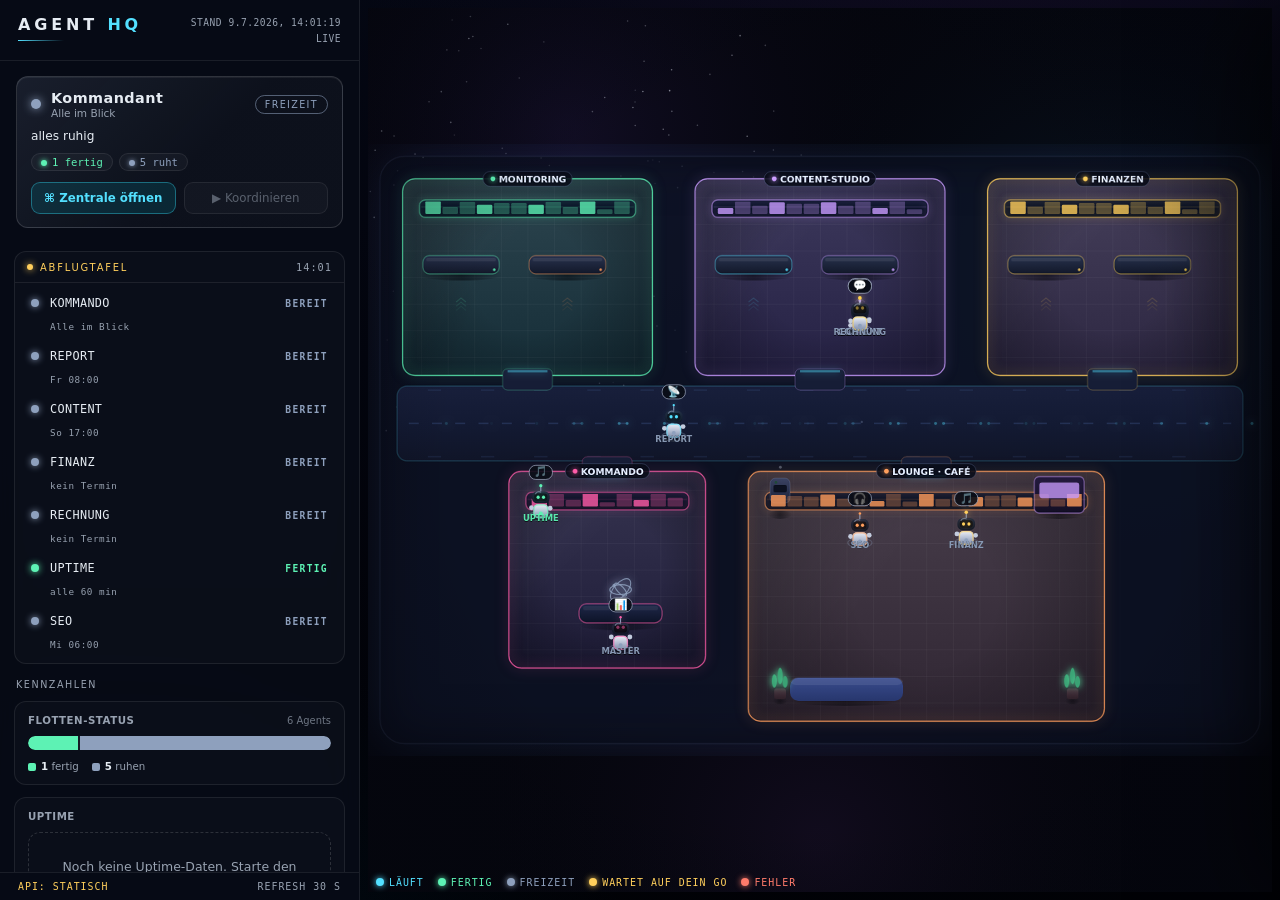
==== commit b5c37b10: "HQ-Ausbau: 4 neue Agents, Fehler-Reporting+Throttle, Funktionschecks, Cockpit, haiku - run-agent.sh:" ====
--- a/dashboard/index.html
+++ b/dashboard/index.html
@@ -5,204 +5,326 @@
 <meta name="viewport" content="width=device-width,initial-scale=1">
 <title>Agent HQ – naschberger.info</title>
 <style>
+/* ================= Design-Tokens ================= */
 :root{
- --bg:oklch(14% 0.03 290);
- --bg-deep:oklch(9% 0.02 290);
- --line-dim:oklch(42% 0.06 250);
- --txt:oklch(91% 0.02 250);
- --mut:oklch(64% 0.03 260);
- --panel:oklch(15% 0.03 280 / .96);
- --cyan:oklch(80% 0.14 200);
- --grn:oklch(80% 0.17 160);
- --amb:oklch(83% 0.15 85);
- --red:oklch(70% 0.19 25);
- --vio:oklch(75% 0.14 300);
+ --bg:oklch(13% 0.028 268);
+ --bg-deep:oklch(8% 0.022 268);
+ --ink:oklch(94% 0.012 255);
+ --mut:oklch(71% 0.025 258);
+ --hair:oklch(100% 0 0 / .08);
+ --hair2:oklch(100% 0 0 / .14);
+ --panel:oklch(15% 0.026 268 / .92);
+ --field:oklch(100% 0 0 / .05);
+ --cyan:#53e0ff; --grn:#5df2b4; --amb:#ffcf5c; --red:#ff7b6b; --vio:#c99cff; --pink:#ff5ca8;
+ --r1:8px; --r2:12px; --r3:18px;
+ --z-board:5; --z-panel:8; --z-modal:40; --z-toast:60;
+ --tfast:.16s cubic-bezier(.2,.7,.3,1);
+ --tmed:.26s cubic-bezier(.16,.84,.3,1);
 }
 *{box-sizing:border-box;margin:0}
 html,body{height:100%}
 body{
- font-family:"Segoe UI",system-ui,sans-serif;color:var(--txt);
+ font-family:system-ui,"Segoe UI",sans-serif;color:var(--ink);
  background:
-  radial-gradient(1100px 600px at 75% -10%, oklch(22% 0.07 300 / .5), transparent 60%),
-  radial-gradient(900px 600px at 10% 110%, oklch(19% 0.06 220 / .5), transparent 60%),
+  radial-gradient(1100px 620px at 78% -12%, oklch(21% 0.06 300 / .5), transparent 60%),
+  radial-gradient(900px 620px at 8% 112%, oklch(19% 0.055 225 / .5), transparent 60%),
   linear-gradient(var(--bg), var(--bg-deep));
  overflow:hidden;
 }
 @media(max-width:1020px){body{overflow-y:auto;overflow-x:hidden}}
-.mono{font-family:Consolas,"Cascadia Mono",monospace}
+.mono{font-family:ui-monospace,Consolas,"Cascadia Mono",monospace}
 button{font-family:inherit}
-
-#hud{position:fixed;top:0;left:0;right:440px;z-index:5;display:flex;justify-content:space-between;align-items:flex-start;padding:14px 24px;pointer-events:none}
-#hud h1{font-size:1rem;letter-spacing:.32em;text-transform:uppercase;font-weight:600}
-#hud h1 span{color:var(--cyan)}
-#hud h1::after{content:"";display:block;width:52px;height:1px;margin-top:6px;background:linear-gradient(90deg,var(--cyan),transparent)}
-#meta{font-size:.64rem;color:var(--mut);text-align:right;letter-spacing:.08em;text-transform:uppercase;line-height:1.7}
+button:focus-visible,input:focus-visible,textarea:focus-visible{outline:2px solid var(--cyan);outline-offset:2px}
+
+/* Buttons: eine Vokabel für alles */
+.btn{border:1px solid var(--hair2);border-radius:9px;background:var(--field);color:var(--ink);
+ font-size:.74rem;padding:6px 12px;cursor:pointer;transition:background var(--tfast),border-color var(--tfast),color var(--tfast);white-space:nowrap}
+.btn:hover:not(:disabled){background:oklch(100% 0 0 / .1)}
+.btn:disabled{color:var(--mut);cursor:not-allowed;opacity:.55}
+.btn.prime{background:oklch(65% 0.12 215 / .16);border-color:oklch(75% 0.12 210 / .45);color:var(--cyan);font-weight:600}
+.btn.prime:hover:not(:disabled){background:oklch(65% 0.12 215 / .28)}
+
+/* ================= Linke Kommandospalte ================= */
+#side{position:fixed;top:0;left:0;bottom:0;width:360px;z-index:var(--z-panel);
+ background:var(--panel);-webkit-backdrop-filter:blur(18px) saturate(140%);backdrop-filter:blur(18px) saturate(140%);
+ border-right:1px solid var(--hair);display:flex;flex-direction:column;overflow:hidden}
+#side .shead{padding:15px 18px 13px;border-bottom:1px solid var(--hair);display:flex;justify-content:space-between;align-items:flex-start;gap:10px;flex:0 0 auto}
+#side .shead h1{font-size:1rem;letter-spacing:.24em;text-transform:uppercase;font-weight:600}
+#side .shead h1 span{color:var(--cyan)}
+#side .shead h1::after{content:"";display:block;width:46px;height:1px;margin-top:6px;background:linear-gradient(90deg,var(--cyan),transparent)}
+#meta{font-size:.6rem;color:var(--mut);text-align:right;letter-spacing:.05em;text-transform:uppercase;line-height:1.65}
 #meta .src{display:block}
-#demo{display:none;position:fixed;top:10px;left:calc((100vw - 440px)/2);transform:translateX(-50%);z-index:6;border:1px solid var(--amb);color:var(--amb);
- background:oklch(20% 0.04 85 / .88);font-size:.66rem;letter-spacing:.12em;text-transform:uppercase;padding:5px 14px}
-#legend{position:fixed;left:24px;bottom:10px;z-index:5;display:flex;gap:14px;font-size:.6rem;letter-spacing:.12em;text-transform:uppercase;color:var(--mut);pointer-events:none}
+#sidescroll{flex:1;overflow-y:auto;padding:13px 14px 8px;display:flex;flex-direction:column;gap:13px}
+#sidescroll>*{flex:0 0 auto}
+#sidescroll::-webkit-scrollbar{width:8px}
+#sidescroll::-webkit-scrollbar-thumb{background:oklch(100% 0 0 / .12);border-radius:8px}
+.seclbl{font-size:.6rem;letter-spacing:.16em;text-transform:uppercase;color:var(--mut);margin:2px 2px -2px}
+
+/* Abflugtafel */
+#board{border:1px solid var(--hair);border-radius:var(--r2);overflow:hidden;background:oklch(100% 0 0 / .02)}
+#board .bhead{display:flex;justify-content:space-between;align-items:center;padding:9px 12px;border-bottom:1px solid var(--hair)}
+#board .bttl{font-size:.62rem;letter-spacing:.18em;color:var(--amb);text-transform:uppercase;display:flex;align-items:center;gap:7px}
+#board .bttl::before{content:"";width:6px;height:6px;border-radius:50%;background:var(--amb);box-shadow:0 0 7px var(--amb)}
+#board .bclock{font-size:.64rem;color:var(--mut);letter-spacing:.1em;font-family:ui-monospace,Consolas,monospace}
+#board .brows{padding:5px 6px;display:flex;flex-direction:column;gap:1px}
+.brow{display:grid;grid-template-columns:9px 1fr auto;gap:10px;align-items:center;width:100%;
+ padding:7px 9px;border:1px solid transparent;background:none;color:var(--ink);cursor:pointer;text-align:left;border-radius:var(--r1);
+ font-family:ui-monospace,Consolas,monospace;transition:background var(--tfast),border-color var(--tfast)}
+.brow:hover,.brow:focus-visible{background:oklch(24% 0.04 250 / .5)}
+.brow.sel{background:oklch(26% 0.05 250 / .6);border-color:oklch(60% 0.1 220 / .5)}
+.brow .bdot{width:8px;height:8px;border-radius:50%;background:currentColor;box-shadow:0 0 7px currentColor}
+.brow .bnm{font-size:.74rem;letter-spacing:.03em;color:var(--ink);white-space:nowrap;overflow:hidden;text-overflow:ellipsis}
+.brow .bst{font-size:.6rem;letter-spacing:.14em;text-transform:uppercase;font-weight:700;text-align:right;white-space:nowrap;color:currentColor}
+.brow .bnx{grid-column:2/-1;font-size:.58rem;color:var(--mut);letter-spacing:.06em;margin-top:1px;white-space:nowrap;overflow:hidden;text-overflow:ellipsis}
+@keyframes flap{0%{transform:rotateX(0);filter:brightness(1)}45%{transform:rotateX(-88deg);filter:brightness(.5)}55%{transform:rotateX(88deg);filter:brightness(.5)}100%{transform:rotateX(0);filter:brightness(1)}}
+.brow .bst.flip{animation:flap .5s cubic-bezier(.4,0,.2,1);transform-origin:center;display:inline-block}
+
+/* Graphen unter der Abflugtafel */
+#charts{display:flex;flex-direction:column;gap:12px}
+.gcard{border:1px solid var(--hair);border-radius:var(--r2);padding:12px 13px;background:oklch(100% 0 0 / .02)}
+.gcard h4{font-size:.64rem;letter-spacing:.05em;text-transform:uppercase;color:var(--mut);font-weight:600;margin-bottom:10px;
+ display:flex;justify-content:space-between;align-items:baseline;gap:8px}
+.gcard h4 span{color:var(--mut);opacity:.7;font-weight:400;text-transform:none;letter-spacing:0;font-size:.62rem;white-space:nowrap}
+.gcard .chart{margin:-2px 0}
+.statbar{display:flex;height:14px;border-radius:999px;overflow:hidden;background:oklch(100% 0 0 / .05);gap:2px}
+.statbar span{min-width:3px;transition:flex-grow .55s cubic-bezier(.2,.7,.3,1)}
+.statbar span:first-child{border-radius:999px 0 0 999px}
+.statbar span:last-child{border-radius:0 999px 999px 0}
+.statleg{display:flex;flex-wrap:wrap;gap:7px 13px;margin-top:10px;font-size:.64rem;color:var(--mut)}
+.statleg b{color:var(--ink);font-weight:600}
+.statleg i{width:8px;height:8px;border-radius:2px;display:inline-block;margin-right:5px;vertical-align:middle}
+.gtiles{display:flex;flex-direction:column;gap:6px}
+.gtile{display:grid;grid-template-columns:9px 1fr auto;gap:9px;align-items:center;font-size:.72rem;
+ padding:7px 9px;border:1px solid var(--hair);border-radius:var(--r1);background:oklch(100% 0 0 / .02)}
+.gtile .gd{width:8px;height:8px;border-radius:50%;background:currentColor;box-shadow:0 0 6px currentColor}
+.gtile .gn{color:var(--ink);white-space:nowrap;overflow:hidden;text-overflow:ellipsis}
+.gtile .gv{font-family:ui-monospace,Consolas,monospace;font-size:.66rem;color:var(--mut);text-align:right;white-space:nowrap}
+.gtile .gv b{color:var(--ink);font-weight:500}
+
+/* Demo-Banner / Fehler-Toast / Legende (über der Karte) */
+#demo{display:none;position:fixed;top:12px;left:calc((100vw + 360px)/2);transform:translateX(-50%);z-index:6;border:1px solid var(--amb);color:var(--amb);
+ background:oklch(20% 0.04 85 / .9);border-radius:9px;font-size:.68rem;letter-spacing:.08em;text-transform:uppercase;padding:5px 14px}
+#errtoast{display:none;position:fixed;bottom:14px;right:16px;z-index:var(--z-toast);max-width:440px;
+ background:oklch(24% 0.08 25 / .95);border:1px solid var(--red);border-radius:var(--r2);color:var(--red);
+ font-size:.74rem;padding:9px 13px;line-height:1.5}
+#legend{position:fixed;left:376px;bottom:12px;z-index:var(--z-board);display:flex;gap:14px;font-size:.62rem;letter-spacing:.1em;text-transform:uppercase;color:var(--mut);pointer-events:none}
 #legend i{display:inline-block;width:8px;height:8px;border-radius:50%;margin-right:5px;background:currentColor;box-shadow:0 0 6px currentColor}
-@media(max-width:1020px){
- #hud{position:static;padding:12px 16px 0;right:auto;flex-wrap:wrap;gap:6px;align-items:baseline}
- #meta{text-align:left;font-size:.6rem;flex-basis:100%}
- #meta .src{display:inline}
- #meta .src::before{content:" · "}
- #legend{position:static;padding:8px 16px;flex-wrap:wrap;gap:10px;letter-spacing:.06em}
- #demo{position:static;transform:none;margin:8px auto 0;max-width:92%;width:max-content}
-}
-
-#stage{position:fixed;inset:0 440px 34px 0;display:grid;place-items:center;padding:54px 14px 6px;z-index:1}
-#game{width:min(100%,calc((100vh - 96px)*1.84));aspect-ratio:46/25;cursor:grab;touch-action:none;
- filter:drop-shadow(0 20px 50px oklch(5% 0.02 290 / .85))}
-@media(max-width:1020px){
- #stage{position:static;display:block;padding:8px 0;overflow-x:auto}
- #game{width:940px}
-}
-@media(prefers-reduced-motion:reduce){*,*::before,*::after{animation-duration:.01ms !important;transition-duration:.01ms !important}}
-
-/* ---------- mission control ---------- */
-#mc{position:fixed;top:0;right:0;bottom:0;width:440px;z-index:8;background:var(--panel);
- border-left:1px solid var(--line-dim);display:flex;flex-direction:column;overflow:hidden}
-#mc::before{content:"";position:absolute;left:0;top:0;bottom:0;width:2px;
- background:linear-gradient(180deg,var(--cyan),transparent 40%,transparent 60%,var(--cyan))}
-#mc header{padding:16px 20px 10px}
-#mc header h2{font-size:.8rem;letter-spacing:.3em;text-transform:uppercase;color:var(--cyan)}
-#mc header .sub{font-size:.62rem;color:var(--mut);letter-spacing:.1em;text-transform:uppercase;margin-top:2px}
-#agents{padding:4px 14px}
+
+/* ================= Bühne (Canvas-Welt) ================= */
+#stage{position:fixed;inset:0 0 0 360px;display:grid;padding:8px;z-index:1}
+#game{width:100%;height:100%;cursor:grab;touch-action:none}
+#game:active{cursor:grabbing}
+
+/* ================= Agent-Detail (Popup-Drawer, default zu) ================= */
+#dscrim{position:fixed;inset:0 0 0 360px;z-index:calc(var(--z-modal) - 1);background:oklch(4% 0.02 268 / .32);
+ opacity:0;visibility:hidden;transition:opacity var(--tmed),visibility var(--tmed)}
+#dscrim.on{opacity:1;visibility:visible}
+#drawer{position:fixed;top:0;right:0;bottom:0;width:min(440px,94vw);z-index:var(--z-modal);
+ background:var(--panel);-webkit-backdrop-filter:blur(20px) saturate(140%);backdrop-filter:blur(20px) saturate(140%);
+ border-left:1px solid var(--hair2);display:flex;flex-direction:column;overflow:hidden;
+ transform:translateX(102%);transition:transform var(--tmed);box-shadow:-34px 0 90px oklch(0% 0 0 / .55)}
+#drawer.open{transform:translateX(0)}
+#drawer .dhead{padding:14px 18px 12px;border-bottom:1px solid var(--hair);display:flex;align-items:center;gap:11px;flex:0 0 auto}
+#drawer .ddot{width:11px;height:11px;border-radius:50%;background:currentColor;box-shadow:0 0 9px currentColor;flex:0 0 auto}
+#drawer .dtt{flex:1;min-width:0}
+#drawer .dtt b{font-size:.92rem;display:block;color:var(--ink);letter-spacing:.02em;white-space:nowrap;overflow:hidden;text-overflow:ellipsis}
+#drawer .dtt small{display:block;font-size:.62rem;color:var(--mut);text-transform:uppercase;letter-spacing:.08em;margin-top:2px}
+#drawer .dclose{flex:0 0 auto;background:var(--field);border:1px solid var(--hair);color:var(--mut);
+ width:30px;height:30px;border-radius:50%;cursor:pointer;font-size:.9rem;line-height:1;display:grid;place-items:center;transition:background var(--tfast),color var(--tfast)}
+#drawer .dclose:hover,#drawer .dclose:focus-visible{background:oklch(100% 0 0 / .13);color:var(--ink)}
+
+/* Master-Karte */
+.mcard{border:1px solid var(--hair2);border-radius:var(--r2);padding:13px 14px;margin:2px 2px 10px;
+ background:linear-gradient(135deg, color-mix(in oklab, var(--mc) 14%, transparent), oklch(100% 0 0 / .03) 55%);
+ box-shadow:inset 0 1px 0 oklch(100% 0 0 / .06)}
+.mcard .mhead{display:flex;align-items:center;gap:10px}
+.mcard .mdot{width:10px;height:10px;border-radius:50%;background:var(--mc);box-shadow:0 0 10px var(--mc);flex:0 0 auto}
+.mcard .mtt{min-width:0;flex:1}
+.mcard .mtt b{font-size:.9rem;letter-spacing:.03em;display:block}
+.mcard .mtt small{display:block;color:var(--mut);font-size:.66rem;margin-top:1px;white-space:nowrap;overflow:hidden;text-overflow:ellipsis}
+.mcard .mstate{font-size:.6rem;letter-spacing:.14em;text-transform:uppercase;color:var(--mc);border:1px solid color-mix(in oklab,var(--mc) 55%,transparent);border-radius:999px;padding:3px 9px;white-space:nowrap}
+.mcard .mmsg{font-size:.76rem;color:var(--ink);margin:9px 0 8px;line-height:1.45}
+.mcard .mchips{display:flex;flex-wrap:wrap;gap:6px;margin-bottom:11px}
+.chip{font-size:.66rem;font-family:ui-monospace,Consolas,monospace;border:1px solid var(--hair);border-radius:999px;padding:2px 9px;color:currentColor;background:oklch(100% 0 0 / .03)}
+.chip i{display:inline-block;width:6px;height:6px;border-radius:50%;background:currentColor;margin-right:5px;box-shadow:0 0 5px currentColor;vertical-align:middle}
+.chip.mutc{color:var(--mut)}
+.mcard .mact{display:flex;gap:8px}
+.mcard .mact .btn{flex:1;text-align:center;padding:8px 10px}
+
+/* Flotten-Liste */
+.navlabel{font-size:.6rem;letter-spacing:.18em;text-transform:uppercase;color:var(--mut);padding:4px 4px 5px}
 .arow{display:grid;grid-template-columns:10px 1fr auto auto;gap:10px;align-items:center;width:100%;
- padding:9px 10px;margin:3px 0;background:none;border:1px solid transparent;color:var(--txt);cursor:pointer;text-align:left}
-.arow:hover,.arow:focus-visible{border-color:var(--line-dim);outline:none}
-.arow.sel{border-color:oklch(60% 0.1 220 / .6);background:oklch(20% 0.04 250 / .4)}
+ padding:8px 10px;margin:2px 0;background:none;border:1px solid transparent;border-radius:var(--r1);color:var(--ink);cursor:pointer;text-align:left;
+ transition:background var(--tfast),border-color var(--tfast)}
+.arow:hover,.arow:focus-within{background:oklch(100% 0 0 / .04);border-color:var(--hair)}
+.arow .nmbtn{background:none;border:0;padding:0;margin:0;text-align:left;color:inherit;cursor:pointer;min-width:0;font:inherit}
+.arow.sel{border-color:oklch(60% 0.1 220 / .6);background:oklch(20% 0.04 250 / .45)}
 .arow .dot{width:9px;height:9px;border-radius:50%;background:currentColor;box-shadow:0 0 8px currentColor}
-.arow .nm{font-size:.8rem;letter-spacing:.04em;color:var(--txt)}
-.arow .nm small{display:block;font-size:.62rem;color:var(--mut);letter-spacing:.08em;text-transform:uppercase}
-.arow .pr{font-size:.66rem;color:var(--mut);font-family:Consolas,monospace}
-.runbtn{border:1px solid var(--line-dim);background:none;color:var(--cyan);font-size:.72rem;
- padding:5px 11px;cursor:pointer;letter-spacing:.1em}
-.runbtn:hover:not(:disabled),.runbtn:focus-visible{border-color:var(--cyan);background:oklch(30% 0.06 210 / .3);outline:none}
-.runbtn:disabled{color:var(--mut);cursor:not-allowed;opacity:.55}
-#tabs{display:flex;padding:8px 20px 0;border-bottom:1px solid var(--line-dim)}
+.arow .nm{font-size:.8rem;letter-spacing:.02em;color:var(--ink);min-width:0}
+.arow .nm small{display:block;font-size:.63rem;color:var(--mut);letter-spacing:.05em;text-transform:uppercase;white-space:nowrap;overflow:hidden;text-overflow:ellipsis}
+.arow .pr{font-size:.68rem;color:var(--mut);font-family:ui-monospace,Consolas,monospace}
+
+/* Tabs + Detailpanel */
+#tabs{display:flex;padding:6px 20px 0;border-bottom:1px solid var(--hair)}
 #tabs button{flex:1;background:none;border:0;border-bottom:2px solid transparent;color:var(--mut);
- font-size:.66rem;letter-spacing:.18em;text-transform:uppercase;padding:9px 0;cursor:pointer}
-#tabs button:hover,#tabs button:focus-visible{color:var(--txt);outline:none}
+ font-size:.68rem;letter-spacing:.14em;text-transform:uppercase;padding:9px 0;cursor:pointer;transition:color var(--tfast)}
+#tabs button:hover,#tabs button:focus-visible{color:var(--ink)}
 #tabs button.on{color:var(--cyan);border-bottom-color:var(--cyan)}
 #tabbody{flex:1;overflow-y:auto;padding:16px 20px;font-size:.84rem}
-.plbl{color:var(--mut);font-size:.64rem;text-transform:uppercase;letter-spacing:.18em;margin:13px 0 4px}
+#tabbody::-webkit-scrollbar{width:8px}
+#tabbody::-webkit-scrollbar-thumb{background:oklch(100% 0 0 / .12);border-radius:8px}
+.plbl{color:var(--mut);font-size:.64rem;text-transform:uppercase;letter-spacing:.14em;margin:14px 0 4px}
 .plbl:first-child{margin-top:0}
-.pbar{height:6px;background:oklch(12% 0.02 280);border:1px solid var(--line-dim);overflow:hidden}
-.pbar div{height:100%;background:linear-gradient(90deg,var(--cyan),var(--vio));transition:width .6s}
-.st{font-size:.66rem;letter-spacing:.18em;text-transform:uppercase;display:inline-block;padding:3px 11px;border:1px solid;margin-bottom:4px}
+.pbar{height:6px;background:oklch(11% 0.02 280);border:1px solid var(--hair);border-radius:999px;overflow:hidden}
+.pbar div{height:100%;width:100%;border-radius:999px;background:linear-gradient(90deg,var(--cyan),var(--vio));
+ transform-origin:left;transition:transform .6s cubic-bezier(.2,.7,.3,1)}
+.st{font-size:.66rem;letter-spacing:.16em;text-transform:uppercase;display:inline-block;padding:3px 11px;border:1px solid;border-radius:999px;margin-bottom:4px}
 #tabbody ul{margin:4px 0 0 16px;line-height:1.55}
-#tabbody pre{background:oklch(11% 0.02 280);border:1px solid var(--line-dim);padding:10px;font-size:.66rem;
- white-space:pre-wrap;word-break:break-word;color:oklch(78% 0.04 200);line-height:1.5;max-height:52vh;overflow:auto}
+#tabbody pre{background:oklch(10% 0.02 280);border:1px solid var(--hair);border-radius:var(--r1);padding:10px;font-size:.66rem;
+ white-space:pre-wrap;word-break:break-word;color:oklch(80% 0.04 200);line-height:1.5;max-height:52vh;overflow:auto}
 #tabbody .hint{color:var(--mut);font-style:italic;font-size:.78rem}
 #tabbody code{color:var(--cyan);font-size:.76rem}
-.repitem{display:grid;grid-template-columns:1fr auto;gap:8px;align-items:baseline;width:100%;padding:8px 10px;margin:2px 0;
- background:none;border:1px solid transparent;color:var(--txt);cursor:pointer;text-align:left;font-size:.76rem}
-.repitem:hover,.repitem:focus-visible{border-color:var(--line-dim);outline:none}
-.repitem .d{color:var(--mut);font-size:.62rem;font-family:Consolas,monospace}
-.repitem .p{color:var(--mut);font-size:.62rem;font-family:Consolas,monospace;grid-column:1/-1}
-.mcounts{display:flex;flex-wrap:wrap;gap:14px;font-size:.72rem;font-family:Consolas,monospace;margin-bottom:6px}
-.mcounts i{display:inline-block;width:8px;height:8px;border-radius:50%;margin-right:5px;box-shadow:0 0 6px currentColor;vertical-align:baseline}
-.mflag{font-size:.76rem;border:1px solid;padding:9px 11px;margin:10px 0;line-height:1.55}
-.mflag b{letter-spacing:.04em}
+.orow{display:flex;gap:8px;margin-top:4px}
+.orow input{flex:1}
+.cin{background:var(--field);border:1px solid var(--hair2);border-radius:var(--r1);color:var(--ink);
+ font-family:ui-monospace,Consolas,monospace;font-size:.72rem;padding:6px 9px;min-width:0;transition:border-color var(--tfast)}
+.cin:focus{outline:none;border-color:var(--cyan);box-shadow:0 0 0 3px oklch(80% 0.14 200 / .18)}
+.cin::placeholder{color:oklch(58% 0.02 258)}
+.repitem{display:grid;grid-template-columns:1fr auto;gap:8px;align-items:baseline;width:100%;padding:8px 10px;margin:2px 0;border-radius:var(--r1);
+ background:none;border:1px solid transparent;color:var(--ink);cursor:pointer;text-align:left;font-size:.76rem;transition:background var(--tfast),border-color var(--tfast)}
+.repitem:hover,.repitem:focus-visible{border-color:var(--hair);background:oklch(100% 0 0 / .03)}
+.repitem .d{color:var(--mut);font-size:.62rem;font-family:ui-monospace,Consolas,monospace}
+.repitem .p{color:var(--mut);font-size:.62rem;font-family:ui-monospace,Consolas,monospace;grid-column:1/-1}
+/* Lauf-Historie (Log-Tab) */
+.runlist{display:flex;flex-direction:column;gap:3px;max-height:34vh;overflow-y:auto}
+.runlist::-webkit-scrollbar{width:8px}
+.runlist::-webkit-scrollbar-thumb{background:oklch(100% 0 0 / .12);border-radius:8px}
+.runitem{display:grid;grid-template-columns:9px 1fr auto;gap:9px;align-items:center;width:100%;text-align:left;border-radius:var(--r1);
+ background:oklch(100% 0 0 / .03);border:1px solid transparent;color:var(--ink);padding:7px 9px;cursor:pointer;
+ transition:background var(--tfast),border-color var(--tfast)}
+.runitem:hover,.runitem:focus-visible{background:oklch(100% 0 0 / .07);border-color:var(--hair);outline:none}
+.runitem.sel{border-color:oklch(60% 0.1 220 / .55);background:oklch(20% 0.04 250 / .4)}
+.runitem .rd{width:8px;height:8px;border-radius:50%;background:currentColor;box-shadow:0 0 6px currentColor}
+.runitem .rt{font-size:.74rem;color:var(--ink);white-space:nowrap;overflow:hidden;text-overflow:ellipsis}
+.runitem .rm{font-size:.62rem;color:var(--mut);font-family:ui-monospace,Consolas,monospace;white-space:nowrap}
+.mflag{font-size:.76rem;border:1px solid;border-radius:var(--r1);padding:9px 11px;margin:10px 0;line-height:1.55}
+.mflag b{letter-spacing:.03em}
 .mflag.err{color:var(--red);border-color:oklch(52% 0.14 25/.6);background:oklch(24% 0.07 25/.22)}
 .mflag.wait{color:var(--amb);border-color:oklch(56% 0.11 85/.5);background:oklch(24% 0.06 85/.16)}
-.mtable{display:flex;flex-direction:column;gap:2px}
-.mrow{display:grid;grid-template-columns:9px 1fr auto auto;gap:11px;align-items:center;text-align:left;
- background:oklch(16% 0.02 280/.5);border:1px solid var(--line2, var(--line-dim));
- color:var(--txt);padding:8px 11px;cursor:pointer}
-.mrow:hover,.mrow:focus-visible{border-color:var(--cyan);outline:none}
-.mrow .mdot{width:9px;height:9px;border-radius:50%;box-shadow:0 0 7px currentColor}
-.mrow .mn{font-size:.82rem}
-.mrow .mn small{display:block;color:var(--mut);font-size:.62rem;text-transform:uppercase;letter-spacing:.06em;margin-top:1px}
+.mtable{display:flex;flex-direction:column;gap:3px}
+.mrow{display:grid;grid-template-columns:9px 1fr auto auto;gap:11px;align-items:center;text-align:left;border-radius:var(--r1);
+ background:oklch(100% 0 0 / .03);border:1px solid transparent;color:var(--ink);padding:8px 11px;cursor:pointer;
+ transition:background var(--tfast),border-color var(--tfast)}
+.mrow:hover,.mrow:focus-visible{border-color:var(--hair2);background:oklch(100% 0 0 / .06)}
+.mrow .mdot2{width:9px;height:9px;border-radius:50%;box-shadow:0 0 7px currentColor;background:currentColor}
+.mrow .mn{font-size:.82rem;min-width:0}
+.mrow .mn small{display:block;color:var(--mut);font-size:.62rem;text-transform:uppercase;letter-spacing:.05em;margin-top:1px;white-space:nowrap;overflow:hidden;text-overflow:ellipsis}
 .mrow .mp{color:var(--cyan);font-size:.72rem}
 .mrow .mnext{color:var(--mut);font-size:.66rem;min-width:64px;text-align:right}
-/* ---- Nav-Struktur: Kommando-Button + Flotten-Label ---- */
-.navlabel{font-size:.58rem;letter-spacing:.22em;text-transform:uppercase;color:var(--mut);padding:12px 12px 2px}
-.cmdbtn{display:grid;grid-template-columns:11px 1fr auto;gap:11px;align-items:center;width:calc(100% - 16px);
- margin:10px 8px 2px;padding:12px 13px;cursor:pointer;text-align:left;color:var(--txt);
- background:linear-gradient(90deg,oklch(23% 0.06 330 / .55),oklch(18% 0.03 280 / .35));
- border:1px solid var(--line-dim);transition:box-shadow .16s,border-color .16s}
-.cmdbtn:hover,.cmdbtn:focus-visible{border-color:var(--mc);box-shadow:inset 0 0 0 1px var(--mc);outline:none}
-.cmdbtn .cdot{width:10px;height:10px;border-radius:50%;box-shadow:0 0 9px currentColor}
-.cmdbtn .ctx b{font-size:.84rem;letter-spacing:.05em;display:block}
-.cmdbtn .ctx small{display:block;color:var(--mut);font-size:.64rem;margin-top:1px}
-.cmdbtn .cgo{font-size:.6rem;letter-spacing:.16em;text-transform:uppercase;color:var(--mc);white-space:nowrap}
-
-/* ---- Kommandozentrale-Overlay · schwarz/clean/Apple ---- */
-#cmd{position:fixed;inset:0;z-index:40;display:none;place-items:center;padding:24px;
- background:oklch(0% 0 0 / .6);-webkit-backdrop-filter:blur(24px) saturate(130%);backdrop-filter:blur(24px) saturate(130%)}
+#apibar{padding:8px 18px;border-top:1px solid var(--hair);font-size:.62rem;letter-spacing:.1em;
+ text-transform:uppercase;color:var(--mut);display:flex;justify-content:space-between;flex:0 0 auto}
+#apibar b{font-weight:400}
+#apibar .on{color:var(--grn)} #apibar .off{color:var(--amb)}
+@media(max-width:1020px){
+ #side{position:static;width:auto;border-right:0;border-bottom:1px solid var(--hair)}
+ #sidescroll{max-height:none;overflow:visible}
+ #stage{position:static;display:block;padding:8px 0;overflow-x:auto;height:520px}
+ #game{width:940px;height:100%}
+ #legend{position:static;padding:8px 16px;flex-wrap:wrap;gap:10px;letter-spacing:.05em}
+ #demo{position:static;transform:none;margin:8px auto 0;max-width:92%;width:max-content}
+ #errtoast{right:12px;left:12px;max-width:none}
+ #dscrim{inset:0}
+ #drawer{width:100%;max-width:none;transform:translateY(102%)}
+ #drawer.open{transform:translateY(0)}
+ #tabbody{max-height:60vh}
+}
+
+/* ================= Kommandozentrale (Overlay) ================= */
+#cmd{position:fixed;inset:0;z-index:var(--z-modal);display:none;place-items:center;padding:24px;
+ background:oklch(0% 0 0 / .55);-webkit-backdrop-filter:blur(20px) saturate(130%);backdrop-filter:blur(20px) saturate(130%)}
 #cmd.on{display:grid}
-.cmd-panel{--hair:oklch(100% 0 0 / .09);--hair2:oklch(100% 0 0 / .055);--acc:oklch(64% 0.16 255);--sec:oklch(68% 0.008 260);
- font-family:-apple-system,"SF Pro Display","SF Pro Text",system-ui,"Segoe UI",sans-serif;
- width:min(1120px,100%);max-height:calc(100dvh - 48px);display:flex;flex-direction:column;overflow:hidden;
- background:oklch(6.5% 0.004 280);border:1px solid var(--hair);border-radius:22px;
- box-shadow:0 40px 120px oklch(0% 0 0 / .7), inset 0 1px 0 oklch(100% 0 0 / .06)}
-.cmd-top{display:flex;align-items:center;gap:14px;padding:16px 20px;border-bottom:1px solid var(--hair);flex:0 0 auto}
-.cmd-top h2{font-size:.98rem;letter-spacing:-.01em;text-transform:none;font-weight:600;color:var(--txt);white-space:nowrap}
-.cmd-top .up{font-size:.68rem;color:var(--sec);text-transform:none;letter-spacing:0;white-space:nowrap}
+@keyframes cmdin{from{opacity:0;transform:translateY(10px) scale(.985)}to{opacity:1;transform:none}}
+.cmd-panel{width:min(1180px,100%);max-height:calc(100dvh - 48px);display:flex;flex-direction:column;overflow:hidden;
+ background:oklch(11% 0.022 268 / .97);border:1px solid var(--hair2);border-radius:var(--r3);
+ box-shadow:0 40px 120px oklch(0% 0 0 / .7), inset 0 1px 0 oklch(100% 0 0 / .07);
+ animation:cmdin .26s cubic-bezier(.16,.84,.3,1)}
+.cmd-top{display:flex;align-items:center;gap:14px;padding:15px 20px;border-bottom:1px solid var(--hair);flex:0 0 auto}
+.cmd-top h2{font-size:.96rem;letter-spacing:.02em;font-weight:600;color:var(--ink);white-space:nowrap}
+.cmd-top .up{font-size:.68rem;color:var(--mut);white-space:nowrap}
 .pills{display:flex;gap:6px;flex-wrap:wrap;margin-left:auto}
-.pill{font-size:.7rem;font-family:inherit;border:1px solid var(--hair);border-radius:999px;padding:3px 10px;letter-spacing:0;
- color:var(--sec);background:oklch(100% 0 0 / .03)}
-.pill i{display:inline-block;width:6px;height:6px;border-radius:50%;background:currentColor;margin-right:6px;box-shadow:none;vertical-align:middle}
-.cmd-close{flex:0 0 auto;background:oklch(100% 0 0 / .06);border:1px solid var(--hair);color:var(--sec);
- width:30px;height:30px;border-radius:50%;cursor:pointer;font-size:.9rem;line-height:1;display:grid;place-items:center;transition:.15s}
-.cmd-close:hover,.cmd-close:focus-visible{background:oklch(100% 0 0 / .13);color:var(--txt);border-color:transparent;outline:none}
-.cmd-panel .runbtn{border:1px solid var(--hair);border-radius:8px;background:oklch(100% 0 0 / .05);color:var(--txt);
- font-size:.72rem;letter-spacing:0;padding:6px 12px;transition:.15s}
-.cmd-panel .runbtn:hover:not(:disabled),.cmd-panel .runbtn:focus-visible{background:oklch(100% 0 0 / .1);border-color:var(--hair);outline:none}
-#cmdrun,#cmdsend{background:var(--acc);border-color:transparent;color:#fff;font-weight:600}
-#cmdrun:hover:not(:disabled),#cmdsend:hover:not(:disabled){background:oklch(69% 0.16 255)}
-.cmd-alert{padding:11px 20px;border-bottom:1px solid var(--hair);font-size:.8rem;line-height:1.55;flex:0 0 auto}
+.cmd-close{flex:0 0 auto;background:var(--field);border:1px solid var(--hair);color:var(--mut);
+ width:30px;height:30px;border-radius:50%;cursor:pointer;font-size:.9rem;line-height:1;display:grid;place-items:center;
+ transition:background var(--tfast),color var(--tfast)}
+.cmd-close:hover,.cmd-close:focus-visible{background:oklch(100% 0 0 / .13);color:var(--ink)}
+.cmd-alert{padding:10px 20px;border-bottom:1px solid var(--hair);font-size:.8rem;line-height:1.55;flex:0 0 auto}
 .cmd-alert.err{color:var(--red);background:oklch(30% 0.1 25 / .16)}
 .cmd-alert.wait{color:var(--amb);background:oklch(30% 0.09 85 / .14)}
-.cmd-alert b{letter-spacing:0}
-.cmd-body{display:grid;grid-template-columns:340px 1fr;min-height:0;flex:1 1 auto;overflow:hidden}
-.cmd-fleet{padding:16px 18px;border-right:1px solid var(--hair);overflow-y:auto;display:flex;flex-direction:column;gap:20px}
+.cmd-body{display:grid;grid-template-columns:320px 1fr;min-height:0;flex:1 1 auto;overflow:hidden}
+.cmd-fleet{padding:16px 18px;border-right:1px solid var(--hair);overflow-y:auto;display:flex;flex-direction:column;gap:18px}
 .cmd-main{padding:16px 20px;display:flex;flex-direction:column;gap:20px;min-width:0;overflow-y:auto}
 .cmd-fleet::-webkit-scrollbar,.cmd-main::-webkit-scrollbar{width:8px}
 .cmd-fleet::-webkit-scrollbar-thumb,.cmd-main::-webkit-scrollbar-thumb{background:oklch(100% 0 0 / .12);border-radius:8px}
-.cmd-panel .plbl{text-transform:none;letter-spacing:.01em;color:var(--sec);font-size:.72rem;font-weight:600}
-.sect h3{font-size:.74rem;letter-spacing:.01em;text-transform:none;color:var(--sec);font-weight:600;
+.sect h3{font-size:.76rem;letter-spacing:.02em;color:var(--mut);font-weight:600;
  margin-bottom:10px;display:flex;justify-content:space-between;align-items:baseline;gap:10px}
-.sect h3 span{color:var(--sec);opacity:.7;letter-spacing:0;text-transform:none;font-size:.7rem;font-weight:400}
+.sect h3 span{color:var(--mut);opacity:.75;font-size:.68rem;font-weight:400;text-align:right}
+.cmd-tab{display:grid;grid-template-columns:1fr auto auto;gap:12px;align-items:center;text-align:left;width:100%;border-radius:var(--r1);
+ background:oklch(100% 0 0 / .03);border:1px solid transparent;color:var(--ink);padding:9px 11px;margin-bottom:4px;cursor:pointer;
+ transition:background var(--tfast),border-color var(--tfast)}
+.cmd-tab:hover,.cmd-tab:focus-visible{background:oklch(100% 0 0 / .07);border-color:var(--hair)}
+.cmd-tab .cn2{font-size:.8rem;min-width:0}
+.cmd-tab .cn2 small{display:block;color:var(--mut);font-size:.63rem;margin-top:2px;white-space:nowrap;overflow:hidden;text-overflow:ellipsis}
+.cmd-tab .cp{font-family:ui-monospace,Consolas,monospace;font-size:.72rem}
+.cmd-tab .cnx{font-family:ui-monospace,Consolas,monospace;font-size:.64rem;color:var(--mut)}
+
+/* Steuerung */
+.ctltable{display:flex;flex-direction:column;gap:5px;overflow-x:auto}
+.ctlhead,.ctlrow{display:grid;grid-template-columns:minmax(120px,1fr) 42px 152px 42px 42px 108px 36px;gap:9px;align-items:center;min-width:560px}
+.ctlhead{padding:0 9px;font-size:.6rem;letter-spacing:.08em;text-transform:uppercase;color:var(--mut)}
+.ctlhead span{text-align:center}
+.ctlhead span:first-child{text-align:left}
+.ctlrow{padding:7px 9px;background:oklch(100% 0 0 / .03);border:1px solid var(--hair);border-radius:var(--r1)}
+.ctlrow .cn{font-size:.78rem;overflow:hidden;text-overflow:ellipsis;white-space:nowrap}
+.ctlrow .crun{padding:5px 0;text-align:center}
+/* Schalter */
+.sw{display:grid;place-items:center;cursor:pointer}
+.sw input{position:absolute;opacity:0;pointer-events:none}
+.sw i{width:32px;height:18px;border-radius:999px;background:oklch(100% 0 0 / .1);border:1px solid var(--hair2);position:relative;transition:background var(--tfast)}
+.sw i::after{content:"";position:absolute;top:2px;left:2px;width:12px;height:12px;border-radius:50%;background:oklch(75% 0.02 258);transition:transform var(--tfast),background var(--tfast)}
+.sw input:checked+i{background:oklch(60% 0.11 200 / .5)}
+.sw input:checked+i::after{transform:translateX(14px);background:var(--cyan)}
+.sw input:focus-visible+i{outline:2px solid var(--cyan);outline-offset:2px}
+.sw input:disabled+i{opacity:.4}
+/* Häkchen-Chip */
+.ck{display:grid;place-items:center;cursor:pointer}
+.ck input{position:absolute;opacity:0;pointer-events:none}
+.ck i{width:18px;height:18px;border-radius:6px;border:1px solid var(--hair2);background:var(--field);display:grid;place-items:center;transition:background var(--tfast),border-color var(--tfast)}
+.ck i::after{content:"✓";font-size:.7rem;color:var(--cyan);opacity:0;transition:opacity var(--tfast)}
+.ck input:checked+i{border-color:oklch(75% 0.12 210 / .5);background:oklch(65% 0.12 215 / .16)}
+.ck input:checked+i::after{opacity:1}
+.ck input:focus-visible+i{outline:2px solid var(--cyan);outline-offset:2px}
+.ck input:disabled+i{opacity:.4}
+.ctlbar{display:flex;align-items:center;gap:12px;margin-top:10px;flex-wrap:wrap}
+.ctlmsg{font-size:.72rem;color:var(--mut)}
+.cmdinput{background:var(--field);border:1px solid var(--hair2);border-radius:var(--r1);color:var(--ink);
+ font-family:ui-monospace,Consolas,monospace;font-size:.74rem;padding:8px 10px;width:100%;resize:vertical;line-height:1.5;transition:border-color var(--tfast)}
+.cmdinput:focus{outline:none;border-color:var(--cyan);box-shadow:0 0 0 3px oklch(80% 0.14 200 / .18)}
+.cmdinput::placeholder{color:oklch(58% 0.02 258)}
+
+/* Charts + Kacheln */
 .chart{width:100%;height:auto;display:block}
-.chart .gl{stroke:oklch(100% 0 0 / .1);stroke-width:1;opacity:1}
-.chart .gt,.chart .bv,.chart .thrt{fill:var(--sec);font:10px ui-monospace,"SF Mono",Consolas,monospace}
-.chart .bl{fill:var(--txt);font:11px -apple-system,ui-monospace,Consolas,monospace}
+.chart .gl{stroke:oklch(100% 0 0 / .1);stroke-width:1}
+.chart .gt,.chart .bv,.chart .thrt{fill:var(--mut);font:10px ui-monospace,Consolas,monospace}
+.chart .bl{fill:var(--ink);font:11px system-ui,sans-serif}
 .chart .thr{stroke:var(--amb);stroke-dasharray:3 3;stroke-width:1;opacity:.75}
-.chart-empty{color:var(--sec);font-size:.78rem;padding:26px;
- border:1px dashed var(--hair);border-radius:12px;text-align:center}
-.legend2{display:flex;gap:16px;flex-wrap:wrap;margin-top:9px;font-size:.66rem;color:var(--sec)}
+.chart-empty{color:var(--mut);font-size:.78rem;padding:26px;border:1px dashed var(--hair2);border-radius:var(--r2);text-align:center}
+.legend2{display:flex;gap:16px;flex-wrap:wrap;margin-top:9px;font-size:.66rem;color:var(--mut)}
 .legend2 i{display:inline-block;width:12px;height:2px;margin-right:6px;vertical-align:middle}
-.tiles{display:grid;grid-template-columns:repeat(auto-fit,minmax(148px,1fr));gap:9px}
-.tile{border:1px solid var(--hair2);border-radius:12px;padding:12px 13px;background:oklch(100% 0 0 / .03)}
+.tiles{display:grid;grid-template-columns:repeat(auto-fit,minmax(150px,1fr));gap:9px}
+.tile{border:1px solid var(--hair);border-radius:var(--r2);padding:12px 13px;background:oklch(100% 0 0 / .03)}
 .tile .tn{font-size:.8rem;font-weight:600;display:flex;align-items:center;gap:7px}
-.tile .tn i{width:7px;height:7px;border-radius:50%;box-shadow:none;flex:0 0 auto}
-.tile .tm{font-family:ui-monospace,"SF Mono",Consolas,monospace;font-size:.66rem;color:var(--sec);margin-top:7px;line-height:1.7}
-.tile .tm b{color:var(--txt);font-weight:500}
-.cmd-tab{display:grid;grid-template-columns:1fr auto auto;gap:12px;align-items:center;text-align:left;width:100%;
- background:oklch(100% 0 0 / .03);border:1px solid transparent;border-radius:10px;color:var(--txt);padding:9px 11px;margin-bottom:4px;cursor:pointer;transition:.14s}
-.cmd-tab:hover,.cmd-tab:focus-visible{background:oklch(100% 0 0 / .07);border-color:var(--hair);outline:none}
-.cmd-tab .cn{font-size:.82rem}
-.cmd-tab .cn small{display:block;color:var(--sec);font-size:.64rem;text-transform:none;letter-spacing:0;margin-top:2px}
-.cmd-tab .cp{font-family:ui-monospace,Consolas,monospace;font-size:.72rem}
-.cmd-tab .cnx{font-family:ui-monospace,Consolas,monospace;font-size:.64rem;color:var(--sec)}
-/* Steuerung */
-.ctltable{display:flex;flex-direction:column;gap:6px}
-.ctlrow{display:grid;grid-template-columns:1fr auto 92px 34px;gap:9px;align-items:center;
- padding:7px 9px;background:oklch(100% 0 0 / .03);border:1px solid var(--hair2);border-radius:10px}
-.ctlrow .cn{font-size:.78rem;overflow:hidden;text-overflow:ellipsis;white-space:nowrap}
-.tgl{display:flex;align-items:center;gap:5px;font-size:.64rem;color:var(--sec);text-transform:none;letter-spacing:0;cursor:pointer}
-.tgl input{accent-color:var(--acc);cursor:pointer}
-.cad,.cmdinput{background:oklch(100% 0 0 / .05);border:1px solid var(--hair);border-radius:8px;color:var(--txt);
- font-family:ui-monospace,Consolas,monospace;font-size:.72rem;padding:6px 8px;width:100%}
-.cad:focus,.cmdinput:focus{outline:none;border-color:var(--acc);box-shadow:0 0 0 3px oklch(64% 0.16 255 / .25)}
-.ctlrow .crun{padding:5px 0;text-align:center}
-.ctlbar{display:flex;align-items:center;gap:12px;margin-top:9px;flex-wrap:wrap}
-.cmdinput{resize:vertical;line-height:1.5}
-.ctlmsg{font-size:.7rem;color:var(--sec)}
+.tile .tn i{width:7px;height:7px;border-radius:50%;background:currentColor;flex:0 0 auto}
+.tile .tm{font-family:ui-monospace,Consolas,monospace;font-size:.66rem;color:var(--mut);margin-top:7px;line-height:1.7}
+.tile .tm b{color:var(--ink);font-weight:500}
 @media(max-width:820px){
  #cmd{padding:0}
  .cmd-panel{max-height:100dvh;border-radius:0;border:0}
@@ -212,45 +334,58 @@
  .cmd-top{flex-wrap:wrap;gap:10px}
  .pills{margin-left:0;order:3;flex-basis:100%}
 }
-#apibar{padding:8px 20px;border-top:1px solid var(--line-dim);font-size:.6rem;letter-spacing:.12em;
- text-transform:uppercase;color:var(--mut);display:flex;justify-content:space-between}
-#apibar b{font-weight:400}
-#apibar .on{color:var(--grn)} #apibar .off{color:var(--amb)}
-@media(max-width:1020px){
- #mc{position:static;width:auto;border:1px solid var(--line-dim);margin:0 10px 14px;height:auto}
- #tabbody{max-height:50vh}
+@media(prefers-reduced-motion:reduce){
+ *,*::before,*::after{animation-duration:.01ms !important;transition-duration:.01ms !important}
 }
 </style>
 </head>
 <body>
 <div id="demo">Demo-Daten – kein status.json geladen</div>
-<div id="hud">
- <h1>AGENT <span>HQ</span></h1>
- <div id="meta" class="mono">–</div>
+<div id="errtoast" role="alert"></div>
+
+<aside id="side" aria-label="Kommandospalte">
+ <div class="shead">
+  <h1>AGENT <span>HQ</span></h1>
+  <div id="meta" class="mono">–</div>
+ </div>
+ <div id="sidescroll">
+  <div id="master"></div>
+  <div id="board" aria-live="polite" aria-label="Abflugtafel: Status aller Agents">
+   <div class="bhead">
+    <span class="bttl">Abflugtafel</span>
+    <span class="bclock" id="bclock">--:--</span>
+   </div>
+   <div class="brows" id="brows"></div>
+  </div>
+  <div class="seclbl">Kennzahlen</div>
+  <div id="charts"></div>
+ </div>
+ <div id="apibar" class="mono">
+  <b id="apistate" class="off">API: PRÜFE…</b>
+  <b id="foot2">refresh 30 s</b>
+ </div>
+</aside>
+
+<div id="stage">
+ <canvas id="game" width="1840" height="1000" aria-label="Agent-HQ Spielwelt: Orbital-Station mit Themen-Pods je Agent-Kategorie, Kommandodeck und Lounge. Ziehen zum Schwenken, Mausrad zum Zoomen, Klick wählt einen Agenten."></canvas>
 </div>
 
-<div id="stage">
- <canvas id="game" width="1840" height="1000" aria-label="Agent-HQ Spielwelt: Raumstation mit Themen-Zonen je Agent-Kategorie, Kommandoraum und Lounge. Ziehen zum Schwenken, Mausrad zum Zoomen, Klick wählt einen Agenten."></canvas>
-</div>
-
 <div id="legend" class="mono"></div>
 
-<aside id="mc" aria-live="polite">
- <header>
-  <h2>Mission Control</h2>
-  <div class="sub">naschberger hq · agents</div>
- </header>
- <div id="agents"></div>
+<div id="dscrim"></div>
+<aside id="drawer" role="dialog" aria-modal="false" aria-label="Agent-Detail" aria-hidden="true">
+ <div class="dhead">
+  <span class="ddot" id="ddot"></span>
+  <div class="dtt"><b id="dname">Agent</b><small id="dstate">–</small></div>
+  <button class="btn" id="drun" title="Agent jetzt starten">▶ Start</button>
+  <button class="dclose" id="dclose" aria-label="Schließen">✕</button>
+ </div>
  <div id="tabs" role="tablist">
   <button data-tab="info" class="on">Übersicht</button>
   <button data-tab="log">Log</button>
   <button data-tab="reports">Reports</button>
  </div>
- <div id="tabbody"><p class="hint">Agent wählen: Klick auf einen Roboter in der Welt oder eine Zeile oben.</p></div>
- <div id="apibar" class="mono">
-  <b id="apistate" class="off">API: PRÜFE…</b>
-  <b id="foot2">refresh 30 s</b>
- </div>
+ <div id="tabbody"></div>
 </aside>
 
 <div id="cmd" role="dialog" aria-modal="true" aria-label="Kommandozentrale" aria-hidden="true"></div>
@@ -258,20 +393,20 @@
 <script>
 'use strict';
 /* ================================================================
-   AGENT HQ – Pixel-Game-Welt (Canvas) + Mission Control
+   AGENT HQ – Orbital-Station (Canvas) + Mission Control
    ================================================================ */
 const COLORS={running:'#53e0ff',ok:'#5df2b4',idle:'#8ea0bd',waiting:'#ffcf5c',error:'#ff7b6b'};
 const LABELS={running:'läuft',ok:'fertig',idle:'freizeit',waiting:'wartet auf dein go',error:'fehler'};
+const RM=matchMedia('(prefers-reduced-motion:reduce)').matches;
 
 /* ===== Quelle der Wahrheit: Kategorien + Agents =====
-   Die ganze Welt (Räume, Arbeitsplätze, Möbel, Farben, Wege) wird hieraus
-   GENERIERT – nichts ist mehr hart verdrahtet. Neuer Agent = eine Zeile in
-   AGENTS_CFG, die Welt wächst automatisch. Damit er wirklich läuft, braucht er
-   zusätzlich einen Prompt in server.js (AGENTS) und einen status.json-Eintrag. */
+   Die ganze Welt (Pods, Arbeitsplätze, Möbel, Farben, Wege) wird hieraus
+   GENERIERT. Neuer Agent = eine Zeile in AGENTS_CFG, die Welt wächst mit.
+   Damit er wirklich läuft: Prompt in server.js (AGENTS) + status.json-Eintrag. */
 const CATEGORIES=[
- {id:'monitoring',label:'MONITORING',   accent:'#5df2b4',tint:'#2b3f4c',light:'rgba(110,240,220,.09)'},
- {id:'content',   label:'CONTENT-STUDIO',accent:'#c99cff',tint:'#3d3758',light:'rgba(200,150,255,.10)'},
- {id:'finance',   label:'FINANZEN',     accent:'#ffcf5c',tint:'#423d56',light:'rgba(255,205,110,.09)'}
+ {id:'monitoring',label:'MONITORING',    accent:'#5df2b4',tint:'#233b45',light:'rgba(110,240,220,.09)'},
+ {id:'content',   label:'CONTENT-STUDIO',accent:'#c99cff',tint:'#332f52',light:'rgba(200,150,255,.10)'},
+ {id:'finance',   label:'FINANZEN',      accent:'#ffcf5c',tint:'#3b3550',light:'rgba(255,205,110,.09)'}
 ];
 const AGENTS_CFG=[
  {id:'wochenreport',      name:'Wochenreport',        short:'REPORT',  cat:'content',   accent:'#53e0ff',root:'reports'},
@@ -303,8 +438,11 @@
 }};
 
 let DATA=null,SEL=null,API=false,TAB='info',REPORTS=null,UPTIME=null,CMD_OPEN=false,SCHEDULE=null;
-
-/* Demo-Uptime nur im DEMO-Modus (kein echtes uptime.json geladen) – zeigt, wie die Charts aussehen. */
+let booted=false,theatreOn=false;
+const MOBILE=matchMedia('(max-width:1020px)').matches;
+const FORCE_DEMO=/[?&]demo\b/.test(location.search);   // ?demo = lebendiger Vorschaumodus (echte Läufe bleiben aus)
+
+/* Demo-Uptime nur im DEMO-Modus – zeigt, wie die Charts aussehen. */
 const DEMO_UPTIME=(()=>{
  const names=['naschberger.info','sicherrestaurant.at','ursulakircher.at'];
  const base={'naschberger.info':15,'sicherrestaurant.at':34,'ursulakircher.at':21};
@@ -328,15 +466,18 @@
  ?Object.entries(d).map(([k,v])=>k+': '+(v==null?'–':(typeof v==='object'?JSON.stringify(v):v))).join(', ')
  :String(d));
 const $=s=>document.querySelector(s);
+function showErr(msg){const t=$('#errtoast');if(t){t.textContent='Dashboard-Fehler: '+msg;t.style.display='block';}}
+window.addEventListener('error',ev=>showErr(ev.message||'unbekannt'));
+window.addEventListener('unhandledrejection',ev=>{const r=ev.reason;showErr((r&&(r.stack||r.message))||String(r));});
 
 /* ================= Welt prozedural generieren =================
- Aus CATEGORIES + AGENTS_CFG: pro Kategorie ein Themenraum (Größe wächst mit der
- Agent-Zahl), dazu Kommandoraum (Master) + Lounge. ROWS/SPOTS/FURN/ZONES/Labels
- fallen alle aus dem Generator – nichts ist mehr hart verdrahtet.
- Zeichen: '#' Wand, '.' Raumboden, '-' Korridor, 'D' Tür, ' ' Weltraum */
+ Aus CATEGORIES + AGENTS_CFG: pro Kategorie ein Themen-Pod (Größe wächst mit der
+ Agent-Zahl), dazu Kommandodeck (Master) + Lounge. ROWS/SPOTS/FURN/ZONES/Labels
+ fallen alle aus dem Generator.
+ Zeichen: '#' Wand, '.' Podboden, '-' Korridor, 'D' Schleuse, ' ' Weltraum */
 const U=32;
-const WS_COLS=4;            // Arbeitsplätze pro Reihe in einem Themenraum
-const CELL_W=4, CELL_H=3;   // Kachel-Fußabdruck eines Arbeitsplatzes (Schreibtisch + Standplatz)
+const WS_COLS=4;            // Arbeitsplätze pro Reihe in einem Themen-Pod
+const CELL_W=4, CELL_H=3;   // Kachel-Fußabdruck eines Arbeitsplatzes
 const GAP=1, MARGIN=1, CORR=3;
 
 function darken(hex,d){const n=parseInt(hex.slice(1),16);
@@ -348,19 +489,18 @@
  return {cols,rows,iw,ih,ow:iw+2,oh:ih+2};
 }
 
-/* Raum-Definitionen (Position folgt beim Packen) */
 const rooms=[];
 for(const c of CATEGORIES){
  const agents=AGENTS_CFG.filter(a=>a.cat===c.id);
  if(!agents.length)continue;
  rooms.push({kind:'cat',label:c.label,tint:c.tint,accent:c.accent,light:c.light,agents,band:'top',...roomDims(agents.length)});
 }
-rooms.push({kind:'command',label:'KOMMANDO',tint:'#33324f',accent:MASTER_ACCENT,light:'rgba(255,120,190,.09)',
+rooms.push({kind:'command',label:'KOMMANDO',tint:'#2c2a46',accent:MASTER_ACCENT,light:'rgba(255,120,190,.09)',
  agents:[{id:'master'}],band:'bottom',...roomDims(1)});
-{const n=FLEET_IDS.length, cols=Math.min(6,Math.max(3,Math.ceil(Math.sqrt(n))+1)), rows=Math.ceil(n/cols);
- const iw=Math.max(10,cols*3), ih=Math.max(6,rows*2+4);
- rooms.push({kind:'lounge',label:'LOUNGE · CAFÉ',tint:'#493d4a',accent:'#ff9d5c',light:'rgba(255,170,120,.09)',
-  loungeCols:cols,band:'bottom',cols,rows,iw,ih,ow:iw+2,oh:ih+2});}
+{const n=FLEET_IDS.length, cols=Math.min(6,Math.max(3,Math.ceil(Math.sqrt(n))+1)), rows2=Math.ceil(n/cols);
+ const iw=Math.max(10,cols*3), ih=Math.max(6,rows2*2+4);
+ rooms.push({kind:'lounge',label:'LOUNGE · CAFÉ',tint:'#3e3441',accent:'#ff9d5c',light:'rgba(255,170,120,.09)',
+  loungeCols:cols,band:'bottom',cols,rows:rows2,iw,ih,ow:iw+2,oh:ih+2});}
 
 /* Zwei Bänder: oben Kategorien, unten Kommando + Lounge, dazwischen Korridor */
 const topBand=rooms.filter(r=>r.band==='top'), botBand=rooms.filter(r=>r.band==='bottom');
@@ -384,6 +524,7 @@
   ROWS[y][x]=(x===r.x||x===r.x+r.ow-1||y===r.y||y===r.y+r.oh-1)?'#':'.';
  const dx=r.x+Math.floor(r.ow/2)-1, dy=(r.band==='top')?r.y+r.oh-1:r.y;
  ROWS[dy][dx]='D';ROWS[dy][dx+1]='D';
+ r.doorX=dx; r.doorY=dy;
 }
 for(let y=corrY0;y<=corrY1;y++){
  for(let x=MARGIN;x<MARGIN+bandW;x++)ROWS[y][x]='-';
@@ -393,12 +534,10 @@
 const walk=(x,y)=>y>=0&&y<MH&&x>=0&&x<MW&&'.-D'.includes(grid[y][x]);
 const block=(x,y)=>{grid[y][x]='#';};
 
-/* Zonen (Boden + Licht), Labels, Spots, Möbel – alles aus den Räumen */
-const ROOM_LABELS=[], ZONES=[], SPOTS={}, FURN=[], WORK={}, WAIT={}, LEISURE=[];
+/* Zonen, Labels, Spots, Möbel – alles aus den Pods */
+const ROOM_LABELS=[], SPOTS={}, FURN=[], WORK={}, WAIT={}, LEISURE=[];
 for(const r of rooms){
- ZONES.push({x0:r.x,x1:r.x+r.ow-1,y0:r.y,y1:r.y+r.oh-1,a:r.tint,b:darken(r.tint,8),light:r.light,
-  cx:r.x+r.ow/2,cy:r.y+r.oh/2});
- ROOM_LABELS.push({t:r.label,x:r.x+r.ow/2,y:r.y+0.1});
+ ROOM_LABELS.push({t:r.label,x:r.x+r.ow/2,y:r.y+.3,accent:r.accent});
  FURN.push({t:'screen',x:r.x+1,y:r.y+1,w:r.iw,accent:r.accent}); // Feature-Screen (nicht blockierend)
  if(r.kind==='command'){
   const cx=r.x+Math.floor(r.ow/2), cy=r.y+r.oh-2;
@@ -406,10 +545,9 @@
   FURN.push({t:'console',x:cx-1,y:cy-1,w:3,accent:r.accent,nb:true});
   WORK.master='command'; WAIT.master='command';
  }else if(r.kind==='lounge'){
-  const chips=['☕ kaffee','🕹 arcade','✦ sterne','⏾ chillen','☕ pause'];
   for(let i=0;i<FLEET_IDS.length;i++){
    const cx=r.x+2+(i%r.loungeCols)*2, cy=r.y+2+Math.floor(i/r.loungeCols)*2, nm='leisure'+i;
-   SPOTS[nm]={x:cx,y:cy,face:'down',chip:i<chips.length?chips[i]:undefined};
+   SPOTS[nm]={x:cx,y:cy,face:'down'};
    LEISURE.push(nm);
   }
   FURN.push({t:'coffeemachine',x:r.x+1,y:r.y+1});
@@ -421,7 +559,7 @@
   r.agents.forEach((a,i)=>{
    const cx=gx0+(i%r.cols)*CELL_W, cy=gy0+Math.floor(i/r.cols)*CELL_H, nm='ws_'+a.id;
    SPOTS[nm]={x:cx+1,y:cy+1,face:'up'};
-   FURN.push({t:'desk',x:cx,y:cy,w:3,accent:a.accent});
+   FURN.push({t:'desk',x:cx,y:cy,w:3,accent:a.accent,agent:a.id});
    WORK[a.id]=nm; WAIT[a.id]=nm;
   });
  }
@@ -433,10 +571,10 @@
 }
 
 /* ================= BFS-Pfad ================= */
-function findPath(sx,sy,tx,ty){
- if(sx===tx&&sy===ty)return[];
+function findPath(sx0,sy0,tx,ty){
+ if(sx0===tx&&sy0===ty)return[];
  const key=(x,y)=>y*MW+x;
- const prev=new Map();const q=[[sx,sy]];prev.set(key(sx,sy),null);
+ const prev=new Map();const q=[[sx0,sy0]];prev.set(key(sx0,sy0),null);
  while(q.length){
   const [x,y]=q.shift();
   if(x===tx&&y===ty){
@@ -452,40 +590,246 @@
  }
  return null;
 }
-
-/* ================= Projektion (Top-down, leicht schief) =================
- Vogelperspektive: Kachel -> Bildschirm 1:1. Tiefe entsteht durch Wandhöhe
- (WALL_H) beim Zeichnen, nicht durch die Projektion. */
-const WALL_H=14;
+/* Kachelpfad -> geglättete Punktfolge (abgerundete Ecken = flüssige Wege) */
+function smoothPath(tiles,start){
+ const pts=[[start.x,start.y],...tiles];
+ if(pts.length<3)return tiles.map(p=>({x:p[0],y:p[1]}));
+ const out=[];
+ for(let i=1;i<pts.length-1;i++){
+  const p0=pts[i-1],p1=pts[i],p2=pts[i+1];
+  const d1=[p1[0]-p0[0],p1[1]-p0[1]], d2=[p2[0]-p1[0],p2[1]-p1[1]];
+  if(d1[0]===d2[0]&&d1[1]===d2[1]){out.push({x:p1[0],y:p1[1]});continue;}
+  const a={x:p1[0]-d1[0]*.42,y:p1[1]-d1[1]*.42}, b={x:p1[0]+d2[0]*.42,y:p1[1]+d2[1]*.42};
+  out.push(a);
+  for(const t of [.3,.5,.7]){
+   out.push({x:(1-t)*(1-t)*a.x+2*(1-t)*t*p1[0]+t*t*b.x,
+             y:(1-t)*(1-t)*a.y+2*(1-t)*t*p1[1]+t*t*b.y});
+  }
+  out.push(b);
+ }
+ out.push({x:pts[pts.length-1][0],y:pts[pts.length-1][1]});
+ return out;
+}
+
+/* ================= Projektion (Top-down) ================= */
 const WORLD_W=MW*U, WORLD_H=MH*U;
 function P(cx,cy){return [cx*U,cy*U];}
-function isoC(tx,ty){return [tx*U+U/2,ty*U+U/2];}  // Kachelzentrum (Bodenpunkt)
+function isoC(tx,ty){return [tx*U+U/2,ty*U+U/2];}  // Kachelzentrum
 function rr(c,x,y,w,h,r){c.beginPath();c.moveTo(x+r,y);c.arcTo(x+w,y,x+w,y+h,r);c.arcTo(x+w,y+h,x,y+h,r);c.arcTo(x,y+h,x,y,r);c.arcTo(x,y,x+w,y,r);c.closePath();}
 
-/* ================= Roboter: Mascot-Droiden =================
- Freundlicher schwebender Droide: Verlaufskörper, Glanz-Visier, glühende Augen
- (blinzeln + Blickrichtung), Antenne, Thruster, Bodenschatten + Status-Ring.
- `act` steuert die Pose: work (Arme tippen), nap (Augen zu, sinkt), coffee
- (Tasse), gaze (Blick nach oben), chat (gestikuliert). */
+/* ================= Canvas + Kamera (weich geführt) ================= */
+const cv=$('#game'),ctx=cv.getContext('2d');
+ctx.imageSmoothingEnabled=true;ctx.imageSmoothingQuality='high';
+const staticCv=document.createElement('canvas');staticCv.width=WORLD_W;staticCv.height=WORLD_H;
+const sx=staticCv.getContext('2d');sx.imageSmoothingEnabled=true;
+
+let camMin=Math.min(cv.width/WORLD_W,cv.height/WORLD_H);
+const cam={x:WORLD_W/2,y:WORLD_H/2,scale:Math.max(camMin,1),tx:0,ty:0};
+const camT={x:cam.x,y:cam.y,scale:cam.scale};   // Ziel – Kamera gleitet hin
+/* Canvas füllt die Bühne; Auflösung folgt der Anzeigegröße (scharf via DPR) */
+function fitCanvas(){
+ const r=cv.getBoundingClientRect();
+ if(!r.width||!r.height)return;
+ const dpr=Math.min(1.5,window.devicePixelRatio||1);
+ const w=Math.round(r.width*dpr), h=Math.round(r.height*dpr);
+ if(cv.width===w&&cv.height===h)return;
+ cv.width=w;cv.height=h;
+ ctx.imageSmoothingEnabled=true;ctx.imageSmoothingQuality='high';
+ camMin=Math.min(cv.width/WORLD_W,cv.height/WORLD_H);
+ clampObj(camT);clampCam();
+}
+function clampObj(c){
+ c.scale=Math.max(camMin,Math.min(3.5,c.scale));
+ const vw=cv.width/c.scale, vh=cv.height/c.scale;
+ c.x=vw>=WORLD_W?WORLD_W/2:Math.max(vw/2,Math.min(WORLD_W-vw/2,c.x));
+ c.y=vh>=WORLD_H?WORLD_H/2:Math.max(vh/2,Math.min(WORLD_H-vh/2,c.y));
+}
+function clampCam(){
+ clampObj(cam);
+ cam.tx=cv.width/2-cam.x*cam.scale; cam.ty=cv.height/2-cam.y*cam.scale;
+}
+function camTick(dt){
+ const k=RM?1:Math.min(1,1-Math.exp(-dt*7));
+ cam.scale+=(camT.scale-cam.scale)*k;
+ cam.x+=(camT.x-cam.x)*k; cam.y+=(camT.y-cam.y)*k;
+ clampCam();
+}
+function camFit(){camT.scale=camMin;camT.x=WORLD_W/2;camT.y=WORLD_H/2;clampObj(camT);}
+
+const PAL={space:'#05060e',cyan:'#53e0ff',green:'#5df2b4',amber:'#ffcf5c',red:'#ff7b6b',violet:'#c99cff'};
+function hexA(h,a){const n=parseInt(h.slice(1),16);return 'rgba('+(n>>16)+','+((n>>8)&255)+','+(n&255)+','+a+')';}
+function lite(h,d){const n=parseInt(h.slice(1),16);
+ const r=Math.min(255,(n>>16)+d),g=Math.min(255,((n>>8)&255)+d),b=Math.min(255,(n&255)+d);
+ return '#'+[r,g,b].map(v=>v.toString(16).padStart(2,'0')).join('');}
+function hash(x,y){let h=(x*374761393+y*668265263)|0;h=(h^(h>>13))*1274126177;return ((h^(h>>16))>>>0)/4294967295;}
+function isFloor(x,y){return ROWS[y]&&'.-D'.includes(ROWS[y][x]);}
+function grad(c,x0,y0,x1,y1,stops){const g=c.createLinearGradient(x0,y0,x1,y1);for(const[o,cc]of stops)g.addColorStop(o,cc);return g;}
+function softShadow(cx,cy,rx,ry,a){const g=sx.createRadialGradient(cx,cy,1,cx,cy,Math.max(rx,ry));
+ g.addColorStop(0,'rgba(2,3,8,'+(a||.5)+')');g.addColorStop(1,'rgba(2,3,8,0)');
+ sx.fillStyle=g;sx.beginPath();sx.ellipse(cx,cy,rx,ry,0,0,7);sx.fill();}
+function furnCenter(f){return P(f.x+(f.w||1)/2,f.y+(f.h||1)/2);}
+
+/* ================= Statische Ebene: Holo-Station =================
+ Klarer Blueprint-Look: dunkler Raum, Basisplatte, angedockte Pods mit
+ Leuchtkante, Korridor-Röhre, Schleusen-Stege. Keine Pseudo-3D-Wände. */
+function drawStatic(){
+ sx.textAlign='left';
+ sx.clearRect(0,0,WORLD_W,WORLD_H);   // Weltraum kommt full-bleed im Screen-Space (draw)
+
+ // --- Basisplatte der Station ---
+ const minX=Math.min(...rooms.map(r=>r.x)), maxX=Math.max(...rooms.map(r=>r.x+r.ow));
+ const minY=Math.min(...rooms.map(r=>r.y)), maxY=Math.max(...rooms.map(r=>r.y+r.oh));
+ sx.save();
+ sx.shadowColor='rgba(90,140,255,.22)';sx.shadowBlur=60;
+ rr(sx,(minX-.55)*U,(minY-.55)*U,(maxX-minX+1.1)*U,(maxY-minY+1.1)*U,30);
+ sx.fillStyle='rgba(9,12,26,.6)';sx.fill();
+ sx.restore();
+ sx.strokeStyle='rgba(150,175,230,.09)';sx.lineWidth=1.5;
+ rr(sx,(minX-.55)*U,(minY-.55)*U,(maxX-minX+1.1)*U,(maxY-minY+1.1)*U,30);sx.stroke();
+
+ // --- Korridor-Röhre ---
+ {const X0=MARGIN*U+3,Y0=corrY0*U+3,W=bandW*U-6,H=CORR*U-6;
+  rr(sx,X0,Y0,W,H,12);
+  sx.fillStyle=grad(sx,0,Y0,0,Y0+H,[[0,'#181f3b'],[.5,'#131a33'],[1,'#101528']]);sx.fill();
+  sx.strokeStyle=hexA(PAL.cyan,.18);sx.lineWidth=1.5;sx.stroke();
+  // Mittellinie
+  sx.save();sx.setLineDash([12,16]);sx.strokeStyle='rgba(120,170,255,.14)';sx.lineWidth=2;
+  sx.beginPath();sx.moveTo(X0+14,Y0+H/2);sx.lineTo(X0+W-14,Y0+H/2);sx.stroke();sx.restore();
+  // Randmarkierungen
+  sx.fillStyle='rgba(120,160,255,.08)';
+  for(let x=MARGIN+1;x<MARGIN+bandW-1;x+=2){sx.fillRect(x*U+8,Y0+4,U-16,2);sx.fillRect(x*U+8,Y0+H-6,U-16,2);}
+ }
+
+ // --- Pods (Räume) ---
+ for(const r of rooms){
+  const px0=(r.x+.3)*U, py0=(r.y+.3)*U, pw=(r.ow-.6)*U, ph=(r.oh-.6)*U, rad=15;
+  // Boden
+  rr(sx,px0,py0,pw,ph,rad);
+  sx.fillStyle=grad(sx,0,py0,0,py0+ph,[[0,lite(r.tint,10)],[1,darken(r.tint,14)]]);sx.fill();
+  // Nähte + Glanz + Rand-AO (geclippt)
+  sx.save();rr(sx,px0,py0,pw,ph,rad);sx.clip();
+  sx.strokeStyle='rgba(255,255,255,.035)';sx.lineWidth=1;
+  for(let x=r.x+1;x<r.x+r.ow;x++){sx.beginPath();sx.moveTo(x*U+.5,py0);sx.lineTo(x*U+.5,py0+ph);sx.stroke();}
+  for(let y=r.y+1;y<r.y+r.oh;y++){sx.beginPath();sx.moveTo(px0,y*U+.5);sx.lineTo(px0+pw,y*U+.5);sx.stroke();}
+  sx.fillStyle=grad(sx,px0,py0,px0+pw*.8,py0+ph*.8,[[0,'rgba(255,255,255,.05)'],[.5,'rgba(255,255,255,0)']]);
+  sx.fillRect(px0,py0,pw,ph);
+  const ao=sx.createRadialGradient(px0+pw/2,py0+ph/2,Math.min(pw,ph)*.28,px0+pw/2,py0+ph/2,Math.max(pw,ph)*.7);
+  ao.addColorStop(0,'rgba(0,0,0,0)');ao.addColorStop(1,'rgba(2,4,10,.42)');
+  sx.fillStyle=ao;sx.fillRect(px0,py0,pw,ph);
+  sx.restore();
+  // Leuchtkante (einmal weich, einmal scharf)
+  sx.save();
+  sx.strokeStyle=hexA(r.accent,.5);sx.lineWidth=1.6;sx.shadowColor=r.accent;sx.shadowBlur=14;
+  rr(sx,px0,py0,pw,ph,rad);sx.stroke();
+  sx.shadowBlur=0;sx.strokeStyle=hexA(r.accent,.7);sx.lineWidth=1;
+  rr(sx,px0,py0,pw,ph,rad);sx.stroke();
+  sx.restore();
+ }
+
+ // --- Schleusen-Stege (Pod <-> Korridor) ---
+ for(const r of rooms){
+  const dx=r.doorX;
+  const x0=dx*U+2, w=2*U-4;
+  let y0,h;
+  if(r.band==='top'){y0=(r.y+r.oh-.55)*U; h=corrY0*U+8-y0;}
+  else{y0=(corrY1+1)*U-8; h=(r.y+.55)*U-y0;}
+  rr(sx,x0,y0,w,h,6);
+  sx.fillStyle='#161d36';sx.fill();
+  sx.strokeStyle=hexA(r.accent,.3);sx.lineWidth=1;sx.stroke();
+  // Schwelle glüht
+  const gy=r.band==='top'?(r.y+r.oh-.5)*U:(r.y+.5)*U-2;
+  sx.fillStyle=hexA(PAL.cyan,.4);sx.shadowColor=PAL.cyan;sx.shadowBlur=9;
+  sx.fillRect(x0+6,gy,w-12,2.5);sx.shadowBlur=0;
+ }
+
+ // --- Möbel ---
+ for(const f of FURN)drawFurnStatic(f);
+ // Gate-Chevrons vor jeder Agent-Station
+ for(const id of FLEET_IDS){const sp=SPOTS[WORK[id]];if(!sp)continue;
+  const px=sp.x*U+U/2, py=sp.y*U+U/2, ac=(ACCENT[id]||PAL.cyan);
+  sx.save();sx.strokeStyle=hexA(ac,.4);sx.lineWidth=1.3;
+  for(let i=0;i<3;i++){sx.globalAlpha=.4-i*.11;sx.beginPath();
+   sx.moveTo(px-6,py+14+i*5);sx.lineTo(px,py+9+i*5);sx.lineTo(px+6,py+14+i*5);sx.stroke();}
+  sx.restore();}
+ sx.globalAlpha=1;
+
+ // --- Pod-Labels (Holo-Tags auf der Oberkante) ---
+ for(const r of ROOM_LABELS){
+  sx.font='600 11px system-ui,sans-serif';
+  const tw=sx.measureText(r.t).width, cx=r.x*U, x0=cx-(tw+26)/2, y0=r.y*U-9;
+  rr(sx,x0,y0,tw+26,18,9);sx.fillStyle='rgba(8,12,24,.88)';sx.fill();
+  sx.strokeStyle='rgba(120,140,190,.3)';sx.lineWidth=1;sx.stroke();
+  sx.fillStyle=r.accent;sx.shadowColor=r.accent;sx.shadowBlur=6;sx.beginPath();sx.arc(x0+12,y0+9,2.8,0,7);sx.fill();sx.shadowBlur=0;
+  sx.fillStyle='#e3ecff';sx.fillText(r.t,x0+19,y0+13);
+ }
+
+}
+
+function drawFurnStatic(f){
+ const X=f.x*U,Y=f.y*U,W=(f.w||1)*U,A=f.accent||PAL.cyan;
+ switch(f.t){
+  case 'screen':{ // Feature-Screen oben im Pod
+   rr(sx,X-2,Y+3,W+4,U-11,7);
+   sx.fillStyle=grad(sx,0,Y,0,Y+U,[[0,'#0e1730'],[1,'#070c1a']]);sx.fill();
+   sx.strokeStyle=hexA(A,.55);sx.lineWidth=1.4;sx.shadowColor=A;sx.shadowBlur=9;sx.stroke();sx.shadowBlur=0;break;}
+  case 'desk':{softShadow(X+W/2,Y+U-3,W/2+2,7,.5);
+   rr(sx,X+2,Y+6,W-4,U-10,8);
+   sx.fillStyle=grad(sx,0,Y+6,0,Y+U-4,[[0,'#28324e'],[1,'#121829']]);sx.fill();
+   sx.strokeStyle=hexA(A,.4);sx.lineWidth=1.3;sx.stroke();
+   rr(sx,X+6,Y+9,W-12,4,2);sx.fillStyle='rgba(255,255,255,.07)';sx.fill();
+   sx.fillStyle=hexA(A,.8);sx.beginPath();sx.arc(X+W-8,Y+U-9,1.7,0,7);sx.fill();break;}
+  case 'coffeemachine':{softShadow(X+16,Y+U-2,14,5,.45);
+   rr(sx,X+4,Y-14,24,30,6);sx.fillStyle=grad(sx,0,Y-14,0,Y+16,[[0,'#3a4262'],[1,'#1a2138']]);sx.fill();
+   sx.strokeStyle='rgba(160,180,220,.2)';sx.lineWidth=1;sx.stroke();
+   rr(sx,X+8,Y-6,16,9,2);sx.fillStyle='#0c1120';sx.fill();break;}
+  case 'arcademachine':{softShadow(X+W/2,Y+U-2,W/2,5,.45);
+   rr(sx,X+2,Y-16,W-4,U+12,6);sx.fillStyle=grad(sx,0,Y-16,0,Y+U,[[0,'#241a3e'],[1,'#120e22']]);sx.fill();
+   sx.strokeStyle=hexA('#c99cff',.5);sx.lineWidth=1.3;sx.stroke();
+   rr(sx,X+8,Y-9,W-16,19,3);sx.fillStyle='#0a0716';sx.fill();break;}
+  case 'couch':{softShadow(X+W/2,Y+U-2,W/2+4,6,.4);
+   rr(sx,X-4,Y+2,W+8,U-4,10);sx.fillStyle=grad(sx,0,Y,0,Y+U,[[0,'#3a4d8f'],[1,'#26356b']]);sx.fill();
+   rr(sx,X-4,Y+2,W+8,9,7);sx.fillStyle='rgba(255,255,255,.08)';sx.fill();break;}
+  case 'plant':{softShadow(X+16,Y+U-2,9,4,.4);
+   rr(sx,X+9,Y+15,14,13,3);sx.fillStyle=grad(sx,0,Y+15,0,Y+28,[[0,'#4a3540'],[1,'#2e2029']]);sx.fill();
+   sx.fillStyle='#3aa274';sx.shadowColor='#57e0a0';sx.shadowBlur=9;
+   for(const [dx,dy,rw,rh] of [[-4,-2,6,16],[3,-8,6,20],[9,-1,6,14]]){sx.beginPath();sx.ellipse(X+13+dx,Y+8+dy,rw/2,rh/2,0,0,7);sx.fill();}
+   sx.shadowBlur=0;break;}
+  case 'console':{softShadow(X+W/2,Y+U+2,W/2+4,7,.5);
+   rr(sx,X-2,Y+9,W+4,U-9,9);sx.fillStyle=grad(sx,0,Y+9,0,Y+U,[[0,'#1f284a'],[1,'#0d1327']]);sx.fill();
+   sx.strokeStyle=hexA(A,.5);sx.lineWidth=1.4;sx.stroke();
+   rr(sx,X+3,Y+12,W-6,5,2);sx.fillStyle='rgba(255,255,255,.06)';sx.fill();break;}
+ }
+}
+
+/* ================= Roboter: Mascot-Droiden ================= */
 const ACCENT={master:MASTER_ACCENT};
 for(const a of AGENTS_CFG)ACCENT[a.id]=a.accent;
 function drawBot(id,cx,cy,dir,moving,st,sel,s,act){
  const acc=ACCENT[id]||'#8ea0bd', sc=COLORS[st]||COLORS.idle, seed=BOT_IDS.indexOf(id);
  const nap=act==='nap', work=act==='work'||act==='oversee', chat=act==='chat', gaze=act==='gaze';
- const hov=nap?0:(Math.sin(s*2+seed*1.7)*1.6+(moving?Math.sin(s*12+seed)*1.2:0));
+ const hov=nap||RM?0:(Math.sin(s*2+seed*1.7)*1.6+(moving?Math.sin(s*10+seed)*1:0));
  const floorY=cy+13, by=floorY-10+hov+(nap?4:0);
  ctx.save();
  // Bodenschatten
  ctx.globalAlpha=.4;ctx.fillStyle='#03040a';ctx.beginPath();ctx.ellipse(cx,floorY+3,11-hov*.2,4,0,0,7);ctx.fill();ctx.globalAlpha=1;
- // Status-Ring (pulsiert)
- ctx.strokeStyle=sc;ctx.lineWidth=sel?2.6:1.7;ctx.shadowColor=sc;ctx.shadowBlur=sel?15:8;
- ctx.globalAlpha=sel?.95:(.5+Math.sin(s*2.5+seed)*.18);
- ctx.beginPath();ctx.ellipse(cx,floorY+1,13,5,0,0,7);ctx.stroke();ctx.shadowBlur=0;ctx.globalAlpha=1;
+ // Status-Ring: Grundring + Zustands-Signal
+ ctx.strokeStyle=sc;ctx.lineWidth=1.3;ctx.globalAlpha=.28;
+ ctx.beginPath();ctx.ellipse(cx,floorY+1,13,5,0,0,7);ctx.stroke();
+ if(st==='running'){const rot=s*2.6+seed;
+  ctx.globalAlpha=.95;ctx.lineWidth=1.8;ctx.shadowColor=sc;ctx.shadowBlur=8;
+  ctx.beginPath();ctx.ellipse(cx,floorY+1,13,5,0,rot,rot+2.1);ctx.stroke();ctx.shadowBlur=0;}
+ else if(st==='waiting'){ctx.globalAlpha=.3+Math.abs(Math.sin(s*2.6+seed))*.6;ctx.lineWidth=1.8;
+  ctx.shadowColor=sc;ctx.shadowBlur=7;ctx.beginPath();ctx.ellipse(cx,floorY+1,13,5,0,0,7);ctx.stroke();ctx.shadowBlur=0;}
+ else if(st==='error'){ctx.globalAlpha=Math.sin(s*9+seed)>0?.9:.25;ctx.lineWidth=1.8;
+  ctx.beginPath();ctx.ellipse(cx,floorY+1,13,5,0,0,7);ctx.stroke();}
+ if(sel){ctx.globalAlpha=.85;ctx.strokeStyle=sc;ctx.lineWidth=1.4;ctx.shadowColor=sc;ctx.shadowBlur=10;
+  ctx.beginPath();ctx.ellipse(cx,floorY+1,16.5,6.5,0,0,7);ctx.stroke();ctx.shadowBlur=0;}
+ ctx.globalAlpha=1;
  // Thruster-Glow (nicht beim Schlafen)
- if(!nap){const tg=ctx.createRadialGradient(cx,by+9,1,cx,by+9,10);tg.addColorStop(0,acc+'cc');tg.addColorStop(1,acc+'00');
-  ctx.globalAlpha=.5+Math.sin(s*16+seed)*.2;ctx.fillStyle=tg;ctx.beginPath();ctx.ellipse(cx,by+10,7,3.5,0,0,7);ctx.fill();ctx.globalAlpha=1;}
+ if(!nap){const tg=ctx.createRadialGradient(cx,by+9,1,cx,by+9,10);tg.addColorStop(0,hexA(acc,.8));tg.addColorStop(1,hexA(acc,0));
+  ctx.globalAlpha=.45+(RM?0:Math.sin(s*14+seed)*.18);ctx.fillStyle=tg;ctx.beginPath();ctx.ellipse(cx,by+10,7,3.5,0,0,7);ctx.fill();ctx.globalAlpha=1;}
  // Arme
- const sw=work?Math.abs(Math.sin(s*7+seed))*3:chat?Math.sin(s*4+seed)*3:moving?Math.sin(s*12+seed)*2.2:Math.sin(s*2+seed);
+ const sw=work?Math.abs(Math.sin(s*7+seed))*3:chat?Math.sin(s*4+seed)*3:moving?Math.sin(s*10+seed)*2.2:Math.sin(s*2+seed);
  for(const sgn of [-1,1]){ctx.fillStyle='#c3ccde';
   const ay=by+2+(work?-sw:sgn*sw);ctx.beginPath();ctx.arc(cx+sgn*10,ay,2.6,0,7);ctx.fill();}
  if(act==='coffee'){ctx.fillStyle='#eef2fb';rr(ctx,cx+8,by-1,5,5,1);ctx.fill();ctx.strokeStyle='#9fb0cf';ctx.lineWidth=1;ctx.stroke();}
@@ -500,7 +844,7 @@
  rr(ctx,hx,hy,hw,hh,5.5);const hg=ctx.createLinearGradient(0,hy,0,hy+hh);hg.addColorStop(0,'#20293e');hg.addColorStop(1,'#0b1120');ctx.fillStyle=hg;ctx.fill();
  rr(ctx,hx+2.5,hy+2.5,hw-5,hh-5,3.5);ctx.fillStyle='#05070f';ctx.fill();
  ctx.globalAlpha=.5;ctx.strokeStyle='#aeb9d6';ctx.lineWidth=1.2;ctx.beginPath();ctx.arc(cx-2,hy+4.5,4,Math.PI*1.1,Math.PI*1.7);ctx.stroke();ctx.globalAlpha=1;
- // Augen
+ // Augen (blinzeln + Blickrichtung)
  const blink=Math.max(0,(Math.sin(s*1.3+seed*2.1)-0.93)/0.07), open=nap?0:1-Math.min(1,blink);
  const eoff=dir==='left'?-2.2:dir==='right'?2.2:0, ey=(dir==='up'||gaze)?-1.6:0, ea=dir==='up'?.5:1, ex=2.9;
  if(nap){ctx.strokeStyle=acc;ctx.lineWidth=1.4;ctx.globalAlpha=.85;
@@ -514,149 +858,21 @@
  ctx.restore();
 }
 
-/* ================= Statische Ebene + Kamera (Top-down) ================= */
-const cv=$('#game'),ctx=cv.getContext('2d');
-ctx.imageSmoothingEnabled=true;ctx.imageSmoothingQuality='high';
-const staticCv=document.createElement('canvas');staticCv.width=WORLD_W;staticCv.height=WORLD_H;
-const sx=staticCv.getContext('2d');sx.imageSmoothingEnabled=true;
-const lightCv=document.createElement('canvas');lightCv.width=WORLD_W;lightCv.height=WORLD_H;
-
-const camMin=Math.min(cv.width/WORLD_W,cv.height/WORLD_H);
-const cam={x:WORLD_W/2,y:WORLD_H/2,scale:Math.max(camMin,1),tx:0,ty:0};
-function clampCam(){
- cam.scale=Math.max(camMin,Math.min(3.5,cam.scale));
- const vw=cv.width/cam.scale, vh=cv.height/cam.scale;
- cam.x=vw>=WORLD_W?WORLD_W/2:Math.max(vw/2,Math.min(WORLD_W-vw/2,cam.x));
- cam.y=vh>=WORLD_H?WORLD_H/2:Math.max(vh/2,Math.min(WORLD_H-vh/2,cam.y));
- cam.tx=cv.width/2-cam.x*cam.scale; cam.ty=cv.height/2-cam.y*cam.scale;
-}
-function camFit(){cam.scale=Math.max(camMin,1);cam.x=WORLD_W/2;cam.y=WORLD_H/2;clampCam();}
-
-const PAL={space:'#05060e',cyan:'#53e0ff',green:'#5df2b4',amber:'#ffcf5c',red:'#ff7b6b',violet:'#c99cff'};
-function hexA(h,a){const n=parseInt(h.slice(1),16);return 'rgba('+(n>>16)+','+((n>>8)&255)+','+(n&255)+','+a+')';}
-function lite(h,d){const n=parseInt(h.slice(1),16);
- const r=Math.min(255,(n>>16)+d),g=Math.min(255,((n>>8)&255)+d),b=Math.min(255,(n&255)+d);
- return '#'+[r,g,b].map(v=>v.toString(16).padStart(2,'0')).join('');}
-function hash(x,y){let h=(x*374761393+y*668265263)|0;h=(h^(h>>13))*1274126177;return ((h^(h>>16))>>>0)/4294967295;}
-function isFloor(x,y){return ROWS[y]&&'.-D'.includes(ROWS[y][x]);}
-function roomAt(x,y){return rooms.find(r=>x>=r.x&&x<r.x+r.ow&&y>=r.y&&y<r.y+r.oh);}
-function grad(x0,y0,x1,y1,stops){const g=sx.createLinearGradient(x0,y0,x1,y1);for(const[o,c]of stops)g.addColorStop(o,c);return g;}
-function softShadow(cx,cy,rx,ry,a){const g=sx.createRadialGradient(cx,cy,1,cx,cy,Math.max(rx,ry));
- g.addColorStop(0,'rgba(2,3,8,'+(a||.5)+')');g.addColorStop(1,'rgba(2,3,8,0)');
- sx.fillStyle=g;sx.beginPath();sx.ellipse(cx,cy,rx,ry,0,0,7);sx.fill();}
-function furnCenter(f){return P(f.x+(f.w||1)/2,f.y+(f.h||1)/2);}
-
-function drawStatic(){
- sx.imageSmoothingEnabled=true;sx.textAlign='left';
- sx.fillStyle=PAL.space;sx.fillRect(0,0,WORLD_W,WORLD_H);
- for(const [nx,ny,nc] of [[.22,.16,'rgba(66,42,120,.22)'],[.8,.3,'rgba(30,92,132,.17)'],[.5,.92,'rgba(84,42,112,.16)']]){
-  const g=sx.createRadialGradient(nx*WORLD_W,ny*WORLD_H,10,nx*WORLD_W,ny*WORLD_H,WORLD_W*.42);
-  g.addColorStop(0,nc);g.addColorStop(1,'rgba(0,0,0,0)');sx.fillStyle=g;sx.fillRect(0,0,WORLD_W,WORLD_H);}
- const stars=Math.round(WORLD_W*WORLD_H/5200);
- for(let i=0;i<stars;i++){const x=hash(i,1)*WORLD_W,y=hash(i,2)*WORLD_H,r=hash(i,5)>.92?1.7:.9;
-  sx.globalAlpha=.3+hash(i,3)*.6;sx.fillStyle=hash(i,4)>.85?'#bfe0ff':'#eef3ff';sx.beginPath();sx.arc(x,y,r,0,7);sx.fill();}
- sx.globalAlpha=1;
-
- // ---- Böden ----
- for(let y=0;y<MH;y++)for(let x=0;x<MW;x++){
-  const ch=ROWS[y][x]; if(!'.-D'.includes(ch))continue;
-  const X=x*U,Y=y*U, rm=roomAt(x,y), chk=(x+y)&1;
-  let base = rm?(chk?lite(rm.tint,22):lite(rm.tint,4)) : (ch==='-'?(chk?'#262e4c':'#1d2440'):'#20263c');
-  sx.fillStyle=base;sx.fillRect(X,Y,U,U);
-  sx.fillStyle='rgba(0,0,0,.16)';sx.fillRect(X,Y,U,1);sx.fillRect(X,Y,1,U);
-  sx.fillStyle='rgba(255,255,255,.03)';sx.fillRect(X+1,Y+1,U-1,1);
-  if(rm){sx.strokeStyle=hexA(rm.accent,.06);sx.lineWidth=1;sx.strokeRect(X+.5,Y+.5,U-1,U-1);}
-  if(ch==='-'&&x%2===0){sx.fillStyle='rgba(120,160,255,.10)';sx.fillRect(X+5,Y+U/2-1,U-10,2);}
-  if(ch==='D'){sx.fillStyle=hexA(PAL.cyan,.22);sx.shadowColor=PAL.cyan;sx.shadowBlur=13;sx.fillRect(X+3,Y+3,U-6,U-6);sx.shadowBlur=0;}
- }
- // Raumglanz + Vignette + Akzentrahmen
- for(const r of rooms){
-  const ix=(r.x+1)*U,iy=(r.y+1)*U,iw=(r.ow-2)*U,ih=(r.oh-2)*U;
-  sx.fillStyle=grad(ix,iy,ix+iw*.7,iy+ih*.7,[[0,'rgba(255,255,255,.045)'],[.5,'rgba(255,255,255,0)']]);sx.fillRect(ix,iy,iw,ih);
-  const ao=sx.createRadialGradient(ix+iw/2,iy+ih/2,Math.min(iw,ih)*.25,ix+iw/2,iy+ih/2,Math.max(iw,ih)*.72);
-  ao.addColorStop(0,'rgba(0,0,0,0)');ao.addColorStop(1,'rgba(2,4,10,.4)');sx.fillStyle=ao;sx.fillRect(ix,iy,iw,ih);
- }
-
- // ---- Wände: Deckkante + Vorderfläche mit Höhe (Nordwände „stehen") ----
- for(let y=0;y<MH;y++)for(let x=0;x<MW;x++){
-  if(ROWS[y][x]!=='#')continue;
-  const X=x*U,Y=y*U, floorS=isFloor(x,y+1);
-  sx.fillStyle='#0b1020';sx.fillRect(X,Y,U,U);
-  sx.fillStyle=grad(X,Y,X,Y+8,[[0,'#4b5680'],[1,'#2a3350']]);sx.fillRect(X,Y,U,8);
-  sx.fillStyle='rgba(165,185,230,.5)';sx.fillRect(X,Y,U,2);
-  sx.fillStyle='rgba(0,0,0,.35)';sx.fillRect(X,Y+8,U,2);
-  if(floorS){
-   const acc=(roomAt(x,y+1)||{}).accent||PAL.cyan;
-   sx.fillStyle=grad(X,Y+U-2,X,Y+U-2+WALL_H,[[0,'#212a44'],[1,'#0b1020']]);sx.fillRect(X,Y+U-2,U,WALL_H);
-   sx.fillStyle=hexA(acc,.4);sx.fillRect(X,Y+U-2,U,1.5);
-   sx.fillStyle=grad(X,Y+U-2+WALL_H,X,Y+U-2+WALL_H+8,[[0,'rgba(3,5,12,.55)'],[1,'rgba(3,5,12,0)']]);sx.fillRect(X,Y+U-2+WALL_H,U,8);
-  }
- }
-
- // ---- Möbel + Nameplates ----
- for(const f of FURN)drawFurnStatic(f);
- for(const r of ROOM_LABELS){
-  sx.font='600 12px "Segoe UI",system-ui,sans-serif';
-  const tw=sx.measureText(r.t).width, cx=r.x*U, x0=cx-(tw+24)/2, y0=r.y*U+3;
-  rr(sx,x0,y0,tw+24,18,9);sx.fillStyle='rgba(8,12,24,.85)';sx.fill();
-  sx.strokeStyle='rgba(120,140,190,.35)';sx.lineWidth=1;sx.stroke();
-  sx.fillStyle=r.accent||PAL.cyan;sx.shadowColor=r.accent||PAL.cyan;sx.shadowBlur=6;sx.beginPath();sx.arc(x0+11,y0+9,3,0,7);sx.fill();sx.shadowBlur=0;
-  sx.fillStyle='#e3ecff';sx.fillText(r.t,x0+18,y0+13);
- }
-
- // ---- Vignette + Lichtlöcher ----
- const lx=lightCv.getContext('2d');
- lx.clearRect(0,0,WORLD_W,WORLD_H);
- lx.fillStyle='rgba(4,6,14,.24)';lx.fillRect(0,0,WORLD_W,WORLD_H);
- lx.globalCompositeOperation='destination-out';
- const hole=(x,y,r,a)=>{const g=lx.createRadialGradient(x,y,r*.15,x,y,r);
-  g.addColorStop(0,`rgba(0,0,0,${a})`);g.addColorStop(1,'rgba(0,0,0,0)');lx.fillStyle=g;lx.beginPath();lx.arc(x,y,r,0,7);lx.fill();};
- for(const r of rooms){const [cx,cy]=isoC(r.x+r.ow/2-.5,r.y+r.oh/2-.5);hole(cx,cy,Math.max(r.ow,r.oh)*U*.42,1);}
- for(let x=MARGIN+3;x<MARGIN+bandW;x+=6)hole(x*U,(corrY0+CORR/2)*U,3.2*U,.85);
-}
-
-function drawFurnStatic(f){
- const X=f.x*U,Y=f.y*U,W=(f.w||1)*U,A=f.accent||PAL.cyan;
- switch(f.t){
-  case 'screen':{rr(sx,X-2,Y+2,W+4,U-8,6);sx.fillStyle=grad(X,Y,X,Y+U,[[0,'#0d1626'],[1,'#060a14']]);sx.fill();
-   sx.strokeStyle=hexA(A,.75);sx.lineWidth=2;sx.shadowColor=A;sx.shadowBlur=11;sx.stroke();sx.shadowBlur=0;break;}
-  case 'desk':{softShadow(X+W/2,Y+U-3,W/2+2,7,.5);
-   rr(sx,X,Y+4,W,U-8,7);sx.fillStyle=grad(X,Y+4,X,Y+U-4,[[0,'#2b3550'],[1,'#141a2c']]);sx.fill();
-   sx.strokeStyle=hexA(A,.4);sx.lineWidth=1.5;sx.stroke();
-   rr(sx,X+3,Y+6,W-6,5,3);sx.fillStyle='rgba(255,255,255,.06)';sx.fill();break;}
-  case 'coffeemachine':{softShadow(X+16,Y+U-2,14,5,.45);
-   rr(sx,X+4,Y-14,24,30,5);sx.fillStyle=grad(X,Y-14,X,Y+16,[[0,'#3a4262'],[1,'#1a2138']]);sx.fill();
-   rr(sx,X+8,Y-6,16,9,2);sx.fillStyle='#0c1120';sx.fill();
-   sx.fillStyle=PAL.red;sx.shadowColor=PAL.red;sx.shadowBlur=5;sx.beginPath();sx.arc(X+11,Y-9,1.6,0,7);sx.fill();sx.shadowBlur=0;break;}
-  case 'arcademachine':{softShadow(X+W/2,Y+U-2,W/2,5,.45);
-   rr(sx,X+2,Y-16,W-4,U+12,5);sx.fillStyle=grad(X,Y-16,X,Y+U,[[0,'#241a3e'],[1,'#120e22']]);sx.fill();
-   sx.strokeStyle=hexA('#c99cff',.6);sx.lineWidth=1.5;sx.stroke();
-   rr(sx,X+8,Y-9,W-16,19,3);sx.fillStyle='#0a0716';sx.fill();break;}
-  case 'couch':{softShadow(X+W/2,Y+U-2,W/2+4,6,.4);
-   rr(sx,X-4,Y+2,W+8,U-4,10);sx.fillStyle=grad(X,Y,X,Y+U,[[0,'#3a4d8f'],[1,'#26356b']]);sx.fill();
-   rr(sx,X-4,Y+2,W+8,9,7);sx.fillStyle='rgba(255,255,255,.08)';sx.fill();break;}
-  case 'plant':{softShadow(X+16,Y+U-2,9,4,.4);
-   rr(sx,X+9,Y+15,14,13,3);sx.fillStyle=grad(X,Y+15,X,Y+28,[[0,'#4a3540'],[1,'#2e2029']]);sx.fill();
-   sx.fillStyle='#3aa274';sx.shadowColor='#57e0a0';sx.shadowBlur=10;
-   for(const [dx,dy,rw,rh] of [[-4,-2,6,16],[3,-8,6,20],[9,-1,6,14]]){sx.beginPath();sx.ellipse(X+13+dx,Y+8+dy,rw/2,rh/2,0,0,7);sx.fill();}
-   sx.shadowBlur=0;break;}
-  case 'console':{softShadow(X+W/2,Y+U+2,W/2+4,7,.5);
-   rr(sx,X-2,Y+10,W+4,U-8,6);sx.fillStyle=grad(X,Y+10,X,Y+U,[[0,'#20294a'],[1,'#0e1428']]);sx.fill();
-   sx.strokeStyle=hexA(A,.5);sx.lineWidth=1.5;sx.stroke();
-   rr(sx,X+2,Y+13,W-4,6,3);sx.fillStyle='rgba(255,255,255,.05)';sx.fill();break;}
- }
-}
 drawStatic();
+fitCanvas();
 camFit();
-
-/* ================= Bots: Spiel-Logik + Verhaltens-Engine =================
+clampObj(camT);cam.x=camT.x;cam.y=camT.y;cam.scale=camT.scale;clampCam();
+if(window.ResizeObserver)new ResizeObserver(()=>fitCanvas()).observe(cv);
+else window.addEventListener('resize',fitCanvas);
+
+/* ================= Bots: Verhaltens-Engine =================
  Läuft ein Task -> Bot arbeitet an der Station. Wartet -> steht dort. Fehler ->
- Funken. Sonst lebt der Bot 24/7 eine Aktivitäts-Schleife: Kaffee, Nap, Sterne
- gucken, Kollegen besuchen, patrouillieren, wandern, quatschen. */
+ Funken. Sonst lebt der Bot eine Freizeit-Schleife: Kaffee, Nap, Sterne gucken,
+ Kollegen besuchen, patrouillieren, wandern, quatschen. */
 const bots={};
 function initBots(){
  const c=SPOTS.command||{x:Math.floor(MW/2),y:corrY0+1};
- BOT_IDS.forEach((id)=>{bots[id]={id,x:c.x,y:c.y,path:[],dir:'down',frame:0,ft:0,spot:null,spotName:null,
+ BOT_IDS.forEach((id)=>{bots[id]={id,x:c.x,y:c.y,path:[],dir:'down',spot:null,spotName:null,moveT:0,
   act:'idle',emote:null,dwell:2000,faceAt:null,status:null,nextThink:0,moving:false};});
 }
 const taken={};
@@ -690,23 +906,29 @@
  else {[tx,ty,face,act,emote]=freeLife(b);dwell=3500+Math.random()*6000;}
  b.act=act;b.emote=emote;b.dwell=dwell;b.faceAt=face;
  if(!b.spawned){b.spawned=true;b.x=tx;b.y=ty;b.path=[];b.dir=face||'down';b.nextThink=now+dwell;return;}
- if(Math.round(b.x)===tx&&Math.round(b.y)===ty){b.path=[];if(face)b.dir=face;b.nextThink=now+dwell;return;}
+ if(Math.round(b.x)===tx&&Math.round(b.y)===ty&&Math.hypot(b.x-tx,b.y-ty)<.2){b.path=[];if(face)b.dir=face;b.nextThink=now+dwell;return;}
  const p=findPath(Math.round(b.x),Math.round(b.y),tx,ty);
- if(p&&p.length){b.path=p;b.nextThink=9e9;}else{b.nextThink=now+dwell;}
-}
-const BOT_SPEED=3.4; // Kacheln/s
+ if(p&&p.length){b.path=smoothPath(p,b);b.moveT=0;b.nextThink=9e9;}else{b.nextThink=now+dwell;}
+}
+const BOT_SPEED=3.2; // Kacheln/s
 function updateBots(dt,now){
  for(const id of BOT_IDS){
   const b=bots[id];
-  const wp=b.path[0];
-  if(wp){
-   b.moving=true;
-   const [tx,ty]=wp, dx=tx-b.x,dy=ty-b.y, dist=Math.hypot(dx,dy), step=BOT_SPEED*dt;
-   if(dist<=step){b.x=tx;b.y=ty;b.path.shift();}else{b.x+=dx/dist*step;b.y+=dy/dist*step;}
-   b.dir=Math.abs(dx)>Math.abs(dy)?(dx>0?'right':'left'):(dy>0?'down':'up');
-   b.ft+=dt; if(b.ft>.14){b.frame=1-b.frame;b.ft=0;}
+  if(b.path.length){
+   b.moving=true;b.moveT+=dt;
+   // sanft anfahren + vor dem Ziel abbremsen
+   let rem=0,px=b.x,py=b.y;
+   for(const p of b.path){rem+=Math.hypot(p.x-px,p.y-py);px=p.x;py=p.y;}
+   const v=RM?BOT_SPEED:BOT_SPEED*Math.min(1,.3+b.moveT*2.4)*Math.min(1,.35+rem/1.3);
+   let step=v*dt;
+   while(step>0&&b.path.length){
+    const p=b.path[0],dx=p.x-b.x,dy=p.y-b.y,d=Math.hypot(dx,dy);
+    if(d<=step){b.x=p.x;b.y=p.y;step-=d;b.path.shift();}
+    else{b.x+=dx/d*step;b.y+=dy/d*step;
+     b.dir=Math.abs(dx)>Math.abs(dy)?(dx>0?'right':'left'):(dy>0?'down':'up');step=0;}
+   }
   }else{
-   if(b.moving){b.moving=false;b.frame=0;if(b.faceAt)b.dir=b.faceAt;b.nextThink=now+(b.dwell||3000);}
+   if(b.moving){b.moving=false;b.moveT=0;if(b.faceAt)b.dir=b.faceAt;b.nextThink=now+(b.dwell||3000);}
    if(DATA&&now>=b.nextThink)think(b,now);
   }
  }
@@ -722,7 +944,9 @@
 
 /* ================= Partikel ================= */
 const parts=[];
-function spawnParts(t){
+function spawnParts(){
+ if(RM)return;
+ if(parts.length>(MOBILE?45:150))return;
  const cm=FURN.find(f=>f.t==='coffeemachine');
  if(cm&&Math.random()<.06){const [cx,cy]=furnCenter(cm);
   parts.push({x:cx,y:cy-16,vx:(Math.random()-.5)*3,vy:-9-Math.random()*5,life:1.6,c:'rgba(220,230,245,.5)',s:2.4});}
@@ -742,45 +966,106 @@
  }
 }
 
-/* ================= Render-Loop (Top-down) ================= */
+/* ================= Shuttles: Abflug / Landung =================
+ Statuswechsel eines Agenten schickt ein Shuttle: -> running = Abflug,
+ running -> ok/idle = Landung, -> error = roter Abbruch. Rein dekorativ. */
+const planes=[];
+const EO=t=>1-Math.pow(1-t,3);
+function stationXY(id){const sp=SPOTS[WORK[id]]||SPOTS.command||{x:MW/2,y:MH/2};return isoC(sp.x,sp.y);}
+function spawnPlane(kind,id){
+ if(RM)return;
+ if(planes.length>(MOBILE?3:7))return;
+ const o=stationXY(id), up=[o[0]+250,-3*U];
+ const seg = kind==='land' ? {a:up,b:o} : {a:[o[0],o[1]],b:up};
+ const ang=Math.atan2(seg.b[1]-seg.a[1],seg.b[0]-seg.a[0]);
+ planes.push({kind,id,t:0,dur:kind==='land'?2.4:kind==='abort'?1.8:2.6,seg,ang,accent:ACCENT[id]||COLORS.running});
+}
+function onStatusChange(id,prev,st){
+ if(st==='running')spawnPlane('takeoff',id);
+ else if(prev==='running'&&(st==='ok'||st==='idle'))spawnPlane('land',id);
+ else if(st==='error')spawnPlane('abort',id);
+}
+function updatePlanes(dt){
+ for(let i=planes.length-1;i>=0;i--){const p=planes[i];p.t+=dt;
+  if(p.t>=p.dur){
+   if(p.kind==='land'){const o=stationXY(p.id);              // Touchdown-Staub
+    for(let k=0;k<6;k++)parts.push({x:o[0]+(hash(k,p.t*7|0)-.5)*14,y:o[1]-6,vx:(hash(k,3)-.5)*20,vy:-8-hash(k,5)*6,life:.5,c:hexA(p.accent,.7),s:2});}
+   planes.splice(i,1);}
+ }
+}
+function drawPlanes(s){
+ for(const p of planes){
+  const t=Math.min(1,p.t/p.dur), e=EO(t), a=p.seg.a, b=p.seg.b;
+  const x=a[0]+(b[0]-a[0])*e, y=a[1]+(b[1]-a[1])*e;
+  let sc,al;
+  if(p.kind==='land'){sc=.32+.68*e; al=t<.15?t/.15:1;}
+  else{sc=1-.7*e; al=(t<.08?t/.08:1)*(t>.72?Math.max(0,(1-t)/.28):1);}
+  if(p.kind==='abort'&&t>.5)al*=Math.max(0,1-(t-.5)/.5);
+  al=Math.max(0,Math.min(1,al)); if(al<=0)continue;
+  const col=p.kind==='abort'?COLORS.error:p.accent;
+  ctx.save();ctx.globalAlpha=al;ctx.translate(x,y);ctx.rotate(p.ang);ctx.scale(sc,sc);
+  const tg=ctx.createLinearGradient(-42,0,-6,0);tg.addColorStop(0,hexA(col,0));tg.addColorStop(1,hexA(col,.55));
+  ctx.fillStyle=tg;ctx.beginPath();ctx.moveTo(-42,0);ctx.lineTo(-8,-2.6);ctx.lineTo(-8,2.6);ctx.closePath();ctx.fill();
+  ctx.shadowColor=col;ctx.shadowBlur=10;
+  ctx.fillStyle=hexA(col,.9);ctx.beginPath();
+  ctx.moveTo(2,0);ctx.lineTo(-8,-9);ctx.lineTo(-4,-1);ctx.closePath();
+  ctx.moveTo(2,0);ctx.lineTo(-8,9);ctx.lineTo(-4,1);ctx.closePath();ctx.fill();
+  ctx.fillStyle='#eef3fb';ctx.beginPath();
+  ctx.moveTo(14,0);ctx.lineTo(-7,-3.4);ctx.lineTo(-10,-1.8);ctx.lineTo(-10,1.8);ctx.lineTo(-7,3.4);ctx.closePath();ctx.fill();
+  ctx.shadowBlur=0;ctx.fillStyle=col;ctx.beginPath();ctx.arc(-9,0,2.1+Math.sin(s*22)*.5,0,7);ctx.fill();
+  ctx.restore();
+ }
+}
+
+/* ================= Render-Loop ================= */
 function shootStar(s){return {t:Math.floor(s/11)*11, x:(hash(Math.floor(s/11),8))*WORLD_W*.8, y:(hash(Math.floor(s/11),9))*WORLD_H*.4};}
 /* Animierte Zusätze pro Möbel (über der statischen Basis) */
 function furnAnim(f,s){
  const A=f.accent||PAL.cyan, X=f.x*U, Y=f.y*U, W=(f.w||1)*U, [cx]=furnCenter(f);
  if(f.t==='screen'){
   const n=Math.max(4,Math.floor(W/20));
-  ctx.save();ctx.beginPath();ctx.rect(X,Y+3,W,U-9);ctx.clip();
-  for(let i=0;i<n;i++){const h=6+Math.abs(Math.sin(s*1.4+i*1.7+f.x))*13, bx=X+5+i*(W-8)/n;
-   ctx.fillStyle=i%3?hexA(A,.35):A;rr(ctx,bx,Y+U-11-h,(W-8)/n-2,h,1.5);ctx.fill();}
+  ctx.save();ctx.beginPath();ctx.rect(X,Y+5,W,U-14);ctx.clip();
+  for(let i=0;i<n;i++){const h=5+Math.abs(Math.sin(s*1.4+i*1.7+f.x))*11, bx=X+5+i*(W-8)/n;
+   ctx.fillStyle=i%3?hexA(A,.3):hexA(A,.8);rr(ctx,bx,Y+U-12-h,(W-8)/n-2,h,1.5);ctx.fill();}
   ctx.restore();
-  ctx.fillStyle=hexA(A,.12);ctx.fillRect(X,Y+4+((s*20)%(U-13)),W,2);
+  ctx.fillStyle=hexA(A,.1);ctx.fillRect(X,Y+5+((s*18)%(U-16)),W,2);
  }else if(f.t==='desk'){
-  const mx=cx,my=Y-19+Math.sin(s*1.6+f.x)*1.4, pw=Math.min(26,W-4);
-  ctx.fillStyle=hexA(A,.07);ctx.beginPath();ctx.moveTo(cx-3,Y+2);ctx.lineTo(mx-pw/2,my+13);ctx.lineTo(mx+pw/2,my+13);ctx.lineTo(cx+3,Y+2);ctx.closePath();ctx.fill();
-  rr(ctx,mx-pw/2,my,pw,13,2);ctx.fillStyle=hexA(A,.14);ctx.fill();ctx.strokeStyle=hexA(A,.6);ctx.lineWidth=1;ctx.stroke();
-  ctx.strokeStyle=A;ctx.beginPath();
-  for(let i=0;i<=pw-6;i+=3){const yy=my+6.5+Math.sin(s*4+i*.3+f.x)*3.5;i?ctx.lineTo(mx-pw/2+3+i,yy):ctx.moveTo(mx-pw/2+3+i,yy);}ctx.stroke();
+  // Holo-Display nur, wenn der Agent wirklich etwas zeigt (Zustand, keine Deko)
+  const st=(DATA&&DATA.agents[f.agent]&&DATA.agents[f.agent].status)||'idle';
+  if(st==='running'){
+   const mx=cx,my=Y-19+Math.sin(s*1.6+f.x)*1.4, pw=Math.min(26,W-4);
+   ctx.fillStyle=hexA(A,.07);ctx.beginPath();ctx.moveTo(cx-3,Y+4);ctx.lineTo(mx-pw/2,my+13);ctx.lineTo(mx+pw/2,my+13);ctx.lineTo(cx+3,Y+4);ctx.closePath();ctx.fill();
+   rr(ctx,mx-pw/2,my,pw,13,2);ctx.fillStyle=hexA(A,.14);ctx.fill();ctx.strokeStyle=hexA(A,.6);ctx.lineWidth=1;ctx.stroke();
+   ctx.strokeStyle=A;ctx.beginPath();
+   for(let i=0;i<=pw-6;i+=3){const yy=my+6.5+Math.sin(s*4+i*.3+f.x)*3.5;i?ctx.lineTo(mx-pw/2+3+i,yy):ctx.moveTo(mx-pw/2+3+i,yy);}ctx.stroke();
+  }else if(st==='waiting'){
+   ctx.fillStyle=hexA(COLORS.waiting,.35+Math.abs(Math.sin(s*2.4))*.5);
+   ctx.font='700 12px system-ui,sans-serif';ctx.textAlign='center';ctx.fillText('?',cx,Y-6);ctx.textAlign='left';
+  }else if(st==='error'){
+   ctx.fillStyle=hexA(COLORS.error,Math.sin(s*8)>0?.8:.25);
+   ctx.font='700 11px system-ui,sans-serif';ctx.textAlign='center';ctx.fillText('!',cx,Y-6);ctx.textAlign='left';
+  }
  }else if(f.t==='console'){
   const mst=(DATA&&DATA.agents.master&&DATA.agents.master.status)||'idle',col=COLORS[mst]||COLORS.idle,hy=Y-8;
-  ctx.save();ctx.strokeStyle=col;ctx.shadowColor=col;ctx.shadowBlur=8;ctx.lineWidth=1.4;ctx.globalAlpha=.9;
+  ctx.save();ctx.strokeStyle=col;ctx.shadowColor=col;ctx.shadowBlur=8;ctx.lineWidth=1.3;ctx.globalAlpha=.85;
   for(let i=0;i<3;i++){ctx.beginPath();ctx.ellipse(cx,hy,16-i*3,8-i*2,s*(1.1+i*.4),0,7);ctx.stroke();}
   ctx.shadowBlur=0;const oa=s*2;ctx.fillStyle=col;ctx.beginPath();ctx.arc(cx+Math.cos(oa)*15,hy+Math.sin(oa)*6,1.9,0,7);ctx.fill();ctx.restore();
  }else if(f.t==='arcademachine'){
   const on=Object.values(bots).some(b=>!b.moving&&['relax','coffee','gaze','nap'].includes(b.act));
   const c=['#c99cff','#53e0ff','#5df2b4'][Math.floor(s*(on?6:1.6))%3];
-  ctx.fillStyle=hexA(c,on?.85:.45);rr(ctx,X+8,Y-9,W-16,19,3);ctx.fill();
+  ctx.fillStyle=hexA(c,on?.8:.4);rr(ctx,X+8,Y-9,W-16,19,3);ctx.fill();
  }else if(f.t==='coffeemachine'){
   ctx.fillStyle=Math.sin(s*2.4)>0?'#5df2b4':'#1f4a38';ctx.beginPath();ctx.arc(X+11,Y-9,1.6,0,7);ctx.fill();
  }
 }
 function drawBotFull(id,b,s){
  const a=DATA&&DATA.agents[id]||{}, st=a.status||'idle';
- const [cx,cy]=isoC(b.x,b.y), seed=BOT_IDS.indexOf(id), bob=Math.sin(s*1.6+seed)*.5;
+ const [cx,cy]=isoC(b.x,b.y), seed=BOT_IDS.indexOf(id), bob=RM?0:Math.sin(s*1.6+seed)*.5;
  const act=b.chat?'chat':b.act;
  ctx.save();ctx.translate(cx,cy);ctx.scale(1.12,1.12);ctx.translate(-cx,-cy);
  drawBot(id,cx,cy,b.dir,b.moving,st,SEL===id,s,act);
  ctx.restore();
- ctx.font='600 10px "Segoe UI",system-ui,sans-serif';ctx.textAlign='center';
+ ctx.font='600 10px system-ui,sans-serif';ctx.textAlign='center';
  ctx.fillStyle='rgba(0,0,0,.65)';ctx.fillText(NAME_OF[id],cx,cy+22.5);
  ctx.fillStyle=hexA(COLORS[st]||COLORS.idle,.95);ctx.fillText(NAME_OF[id],cx,cy+22);
  let tag=null;
@@ -789,61 +1074,82 @@
  else if(st==='error')tag={t:'fehler',c:COLORS.error};
  else if(b.chat)tag={t:'💬',c:'#aeb8d0',big:true};
  else if(b.emote&&!b.moving)tag={t:b.emote,c:'#aeb8d0',big:true};
- if(tag&&!(tag.blink&&Math.sin(s*5)<0)){
-  ctx.font=(tag.big?'13px ':'600 10px ')+'"Segoe UI",system-ui,sans-serif';
+ if(tag&&!(tag.blink&&Math.sin(s*5)<0&&!RM)){
+  ctx.font=(tag.big?'13px ':'600 10px ')+'system-ui,sans-serif';
   const tw=ctx.measureText(tag.t).width+(tag.big?12:14), bx=cx-tw/2, by=cy-33+bob;
   rr(ctx,bx,by-13,tw,17,8);ctx.fillStyle='rgba(9,12,22,.9)';ctx.fill();
   ctx.strokeStyle=hexA(tag.c,.8);ctx.lineWidth=1;ctx.stroke();
   ctx.fillStyle='#eef2fb';ctx.fillText(tag.t,cx,by-1);
  }
-}
+ ctx.textAlign='left';
+}
+const NEBULAS=[[.22,.14,'rgba(64,42,118,.20)'],[.82,.3,'rgba(28,90,130,.16)'],[.5,.94,'rgba(82,42,110,.15)']];
 function draw(t){
  const s=t/1000;
- ctx.setTransform(1,0,0,1,0,0);ctx.fillStyle=PAL.space;ctx.fillRect(0,0,cv.width,cv.height);
- clampCam();ctx.setTransform(cam.scale,0,0,cam.scale,cam.tx,cam.ty);ctx.imageSmoothingEnabled=true;
+ // --- Weltraum full-bleed (Screen-Space; ferne Sterne bewegen sich nicht mit) ---
+ ctx.setTransform(1,0,0,1,0,0);
+ ctx.fillStyle=PAL.space;ctx.fillRect(0,0,cv.width,cv.height);
+ for(const [nx,ny,nc] of NEBULAS){
+  const g=ctx.createRadialGradient(nx*cv.width,ny*cv.height,10,nx*cv.width,ny*cv.height,cv.width*.42);
+  g.addColorStop(0,nc);g.addColorStop(1,'rgba(0,0,0,0)');ctx.fillStyle=g;ctx.fillRect(0,0,cv.width,cv.height);}
+ const starN=Math.min(420,Math.round(cv.width*cv.height/5600));
+ for(let i=0;i<starN;i++){
+  const x=hash(i,1)*cv.width,y=hash(i,2)*cv.height,r=hash(i,5)>.93?1.6:.8;
+  const tw=RM?1:(.72+Math.sin(s*1.2+i)*.28);
+  ctx.globalAlpha=(.28+hash(i,3)*.55)*tw;
+  ctx.fillStyle=hash(i,4)>.85?'#bfe0ff':'#eef3ff';ctx.beginPath();ctx.arc(x,y,r,0,7);ctx.fill();}
+ ctx.globalAlpha=1;
+ if(!RM){const st2=shootStar(s),k=(s-st2.t)/1.2;
+  if(k<1){const sxp=st2.x/WORLD_W*cv.width,syp=st2.y/WORLD_H*cv.height;
+   ctx.strokeStyle=`rgba(200,225,255,${(1-k)*.9})`;ctx.lineWidth=1.5;
+   ctx.beginPath();ctx.moveTo(sxp+k*160,syp+k*70);ctx.lineTo(sxp+k*160-22,syp+k*70-10);ctx.stroke();}}
+ // --- Welt ---
+ ctx.setTransform(cam.scale,0,0,cam.scale,cam.tx,cam.ty);ctx.imageSmoothingEnabled=true;
  ctx.drawImage(staticCv,0,0);
- // Sternenfunkeln + Sternschnuppe
- for(let i=0;i<40;i++){const hx=hash(i,11)*WORLD_W,hy=hash(i,12)*WORLD_H;
-  ctx.globalAlpha=.15+Math.abs(Math.sin(s*1.3+i))*.5;ctx.fillStyle='#dfeaff';ctx.fillRect(hx,hy,1.4,1.4);}
- ctx.globalAlpha=1;
- {const st=shootStar(s),k=(s-st.t)/1.2;if(k<1){ctx.strokeStyle=`rgba(200,225,255,${(1-k)*.9})`;ctx.lineWidth=1.5;
-  ctx.beginPath();ctx.moveTo(st.x+k*160,st.y+k*70);ctx.lineTo(st.x+k*160-22,st.y+k*70-10);ctx.stroke();}}
- // Datenstrom im Korridor
- {ctx.fillStyle=hexA(PAL.cyan,.7);ctx.shadowColor=PAL.cyan;ctx.shadowBlur=6;
+ if(!RM){
+  // Datenstrom im Korridor
+  ctx.fillStyle=hexA(PAL.cyan,.7);ctx.shadowColor=PAL.cyan;ctx.shadowBlur=6;
   for(let i=0;i<Math.max(8,bandW);i++){const [px,py]=isoC(MARGIN+((s*3+i*1.7)%bandW),corrY0+CORR/2-.5);
-   ctx.globalAlpha=.35+Math.sin(s*3+i)*.3;ctx.beginPath();ctx.arc(px,py,1.8,0,7);ctx.fill();}
-  ctx.shadowBlur=0;ctx.globalAlpha=1;}
+   ctx.globalAlpha=.3+Math.sin(s*3+i)*.25;ctx.beginPath();ctx.arc(px,py,1.8,0,7);ctx.fill();}
+  ctx.shadowBlur=0;ctx.globalAlpha=1;
+ }
  // Möbel-Animationen
  for(const f of FURN)furnAnim(f,s);
  // Bots nach y sortiert (untere verdecken obere)
  const order=[...BOT_IDS].sort((a,b2)=>bots[a].y-bots[b2].y);
  for(const id of order)drawBotFull(id,bots[id],s);
- // Partikel + Licht
+ // Partikel + Shuttles
  for(const p of parts){ctx.globalAlpha=Math.max(0,Math.min(1,p.life));ctx.fillStyle=p.c;ctx.beginPath();ctx.arc(p.x,p.y,p.s*.7,0,7);ctx.fill();}
- ctx.globalAlpha=1;ctx.drawImage(lightCv,0,0);
+ ctx.globalAlpha=1;
+ drawPlanes(s);
  // Nachricht des gewählten Agenten
- if(SEL&&DATA){const a=DATA.agents[SEL],b=bots[SEL];if(a&&a.message){const [X,Y]=isoC(b.x,b.y);
-  ctx.font='12px Consolas,monospace';ctx.textAlign='left';
+ if(SEL&&DATA){const a=DATA.agents[SEL],b=bots[SEL];if(a&&a.message&&b){const [X,Y]=isoC(b.x,b.y);
+  ctx.font='12px ui-monospace,Consolas,monospace';ctx.textAlign='left';
   const msg=a.message.length>42?a.message.slice(0,41)+'…':a.message, tw=ctx.measureText(msg).width+16;
   const bx=Math.max(6,Math.min(WORLD_W-tw-6,X-tw/2)), by=Y-54;
-  rr(ctx,bx,by-16,tw,22,4);ctx.fillStyle='rgba(10,13,24,.93)';ctx.fill();ctx.strokeStyle='#4b5b8a';ctx.lineWidth=1;ctx.stroke();
+  rr(ctx,bx,by-16,tw,22,5);ctx.fillStyle='rgba(10,13,24,.93)';ctx.fill();ctx.strokeStyle='#4b5b8a';ctx.lineWidth=1;ctx.stroke();
   ctx.fillStyle='#e8edf7';ctx.fillText(msg,bx+8,by-1);
   ctx.fillStyle='rgba(10,13,24,.93)';ctx.beginPath();ctx.moveTo(X-5,by+6);ctx.lineTo(X+5,by+6);ctx.lineTo(X,by+13);ctx.fill();}}
+ // --- Vignette (Screen-Space, fokussiert die Mitte) ---
+ ctx.setTransform(1,0,0,1,0,0);
+ const vg=ctx.createRadialGradient(cv.width/2,cv.height/2,Math.min(cv.width,cv.height)*.42,cv.width/2,cv.height/2,Math.max(cv.width,cv.height)*.78);
+ vg.addColorStop(0,'rgba(3,5,12,0)');vg.addColorStop(1,'rgba(3,5,12,.5)');
+ ctx.fillStyle=vg;ctx.fillRect(0,0,cv.width,cv.height);
 }
 
 let lastT=0;
 function loop(t){
  const dt=Math.min(.06,(t-lastT)/1000);lastT=t;
+ camTick(dt);
  updateBots(dt,performance.now());
- spawnParts(t);updateParts(dt);
+ spawnParts();updateParts(dt);updatePlanes(dt);
  draw(t);
  requestAnimationFrame(loop);
 }
 
 /* ================= Kamera-Steuerung =================
- Ziehen schwenkt, Rad zoomt (auf den Cursor), Doppelklick zeigt alles,
- Tippen/Klick ohne Ziehen wählt den nächsten Bot. Pointer-Events decken
- Maus UND Touch ab (Pinch-Zoom bleibt außen vor – Rad/Doppelklick genügen). */
+ Ziehen schwenkt (direkt), Rad zoomt weich auf den Cursor, Doppelklick zeigt
+ alles, Klick ohne Ziehen wählt den nächsten Bot. Pointer-Events = Maus+Touch. */
 function canvasXY(e){const r=cv.getBoundingClientRect();
  return {mx:(e.clientX-r.left)*cv.width/r.width, my:(e.clientY-r.top)*cv.height/r.height, rw:cv.width/r.width};}
 function toWorld(e){const {mx,my}=canvasXY(e);return {mx,my,wx:(mx-cam.tx)/cam.scale,wy:(my-cam.ty)/cam.scale};}
@@ -853,24 +1159,55 @@
 cv.addEventListener('pointermove',e=>{if(!drag)return;
  const {rw}=canvasXY(e), dx=e.clientX-drag.x, dy=e.clientY-drag.y;
  if(Math.abs(dx)+Math.abs(dy)>4)drag.moved=true;
- cam.x=drag.cx-dx*rw/cam.scale; cam.y=drag.cy-dy*rw/cam.scale; clampCam();});
+ cam.x=drag.cx-dx*rw/cam.scale; cam.y=drag.cy-dy*rw/cam.scale;
+ camT.x=cam.x;camT.y=cam.y;clampObj(camT);clampCam();});
 cv.addEventListener('pointerup',e=>{if(drag&&!drag.moved)pickBot(e); drag=null;});
 cv.addEventListener('pointercancel',()=>{drag=null;});
 cv.addEventListener('wheel',e=>{e.preventDefault();
- const {mx,my,wx,wy}=toWorld(e);
- cam.scale*=e.deltaY<0?1.12:1/1.12; clampCam();
- cam.x=wx+(cv.width/2-mx)/cam.scale; cam.y=wy+(cv.height/2-my)/cam.scale; clampCam();
+ const {mx,my}=canvasXY(e);
+ const wx=(mx-cam.tx)/cam.scale, wy=(my-cam.ty)/cam.scale;
+ camT.scale=Math.max(camMin,Math.min(3.5,camT.scale*(e.deltaY<0?1.16:1/1.16)));
+ camT.x=wx-(mx-cv.width/2)/camT.scale;
+ camT.y=wy-(my-cv.height/2)/camT.scale;
+ clampObj(camT);
 },{passive:false});
 cv.addEventListener('dblclick',camFit);
 function pickBot(e){const {wx,wy}=toWorld(e);
  let best=null,bd=1e9;
  for(const id of BOT_IDS){const b=bots[id];const [px,py]=isoC(b.x,b.y);const d=Math.hypot(px-wx,(py-8)-wy);if(d<26&&d<bd){bd=d;best=id;}}
  if(best){select(best);centerOn(best);}}
-function centerOn(id){const b=bots[id];const [px,py]=isoC(b.x,b.y);cam.x=px;cam.y=py;clampCam();}
+function centerOn(id){const b=bots[id];const [px,py]=isoC(b.x,b.y);
+ camT.x=px;camT.y=py;camT.scale=Math.max(camT.scale,1.35);clampObj(camT);}
+
+/* ================= API-Helfer ================= */
+async function apiPost(url,body){
+ const r=await fetch(url,{method:'POST',headers:{'Content-Type':'application/json'},body:body?JSON.stringify(body):undefined});
+ const j=await r.json().catch(()=>({}));
+ if(!r.ok)throw new Error(j.error||r.status);
+ return j;
+}
+function flash(el,txt,ok){if(!el)return;el.textContent=txt;el.style.color=ok?'var(--grn)':'var(--red)';setTimeout(()=>{if(el)el.textContent='';},3200);}
+async function startRun(id,btn,prompt){
+ if(FORCE_DEMO){ // Vorschau: Lauf nur simulieren, nie echte Agents starten
+  const a=DATA.agents[id];
+  if(a&&a.status!=='running'){a.status='running';a.phase='Gestartet (Demo)';a.progress=5;a.message='Simulierter Lauf…';applyData();}
+  return;
+ }
+ const t=btn.textContent;btn.disabled=true;btn.textContent='…';
+ try{
+  await apiPost('/api/run/'+id,prompt?{prompt}:undefined);
+  const a=DATA.agents[id];if(a){a.status='running';a.phase='Gestartet';a.progress=2;a.message='Ich lege los…';}
+ }catch(err){
+  btn.textContent=String(err.message||'').includes('läuft')?'LÄUFT SCHON':'FEHLER';
+  await new Promise(r=>setTimeout(r,1600));
+ }
+ btn.textContent=t;btn.disabled=!API;   // Button zurücksetzen; Panels leiten ihren Zustand neu ab
+ applyData();
+}
 
 /* ================= Mission Control ================= */
-/* Master = Live-Rollup über die Flotte. Immer aktuell, ohne eigenen Lauf.
-   Ein echter Master-Eintrag (Kommandant läuft gerade) überschreibt den Rollup. */
+/* Master = Live-Rollup über die Flotte. Ein echter Master-Eintrag
+   (Kommandant läuft gerade) überschreibt den Rollup. */
 function computeMaster(){
  const list=FLEET_IDS.map(id=>DATA.agents[id]).filter(Boolean);
  const cnt={running:0,ok:0,idle:0,waiting:0,error:0};
@@ -878,111 +1215,186 @@
  let status='idle';
  if(cnt.error)status='error';else if(cnt.running)status='running';
  else if(cnt.waiting)status='waiting';else if(cnt.ok&&!cnt.idle)status='ok';
- const parts=[];
- if(cnt.running)parts.push(cnt.running+' läuft');
- if(cnt.waiting)parts.push(cnt.waiting+' wartet');
- if(cnt.error)parts.push(cnt.error+' Fehler');
- if(!parts.length)parts.push('alles ruhig');
+ const parts2=[];
+ if(cnt.running)parts2.push(cnt.running+' läuft');
+ if(cnt.waiting)parts2.push(cnt.waiting+' wartet');
+ if(cnt.error)parts2.push(cnt.error+' Fehler');
+ if(!parts2.length)parts2.push('alles ruhig');
  const run=list.filter(a=>a.status==='running');
  const progress=run.length?Math.round(run.reduce((s,a)=>s+(a.progress||0),0)/run.length):(status==='ok'?100:0);
  const real=DATA.agents.master||{};
- const synth={name:'Kommandozentrale',status,phase:cnt.running?('koordiniert '+cnt.running+' Lauf'+(cnt.running>1?'e':'')):(cnt.waiting?'wartet auf dein Go':cnt.error?'Fehler im Blick':'Alle im Blick'),
-  progress,message:parts.join(' · '),_counts:cnt,
+ const synth={name:'Kommandant',status,phase:cnt.running?('koordiniert '+cnt.running+' Lauf'+(cnt.running>1?'e':'')):(cnt.waiting?'wartet auf dein Go':cnt.error?'Fehler im Blick':'Alle im Blick'),
+  progress,message:parts2.join(' · '),_counts:cnt,
   last_run:real.last_run||null,next_run:real.next_run||'laufend',outputs:real.outputs||[],log_tail:real.log_tail||'(Kommandant noch nicht gelaufen)'};
  if(real.status==='running'){synth.status='running';synth.phase=real.phase||synth.phase;synth.progress=real.progress??synth.progress;synth.message=real.message||synth.message;}
  DATA.agents.master=synth;
 }
 function applyData(){
+ try{applyDataInner();}catch(e){showErr((e&&e.stack)||String(e));}
+}
+function applyDataInner(){
  computeMaster();
  BOT_IDS.forEach(id=>{
   const b=bots[id];const a=DATA.agents[id]||{};
   const st=a.status||'idle';
-  if(b.status!==st){b.status=st;b.nextThink=0;}
+  if(b.status!==st){const prev=b.status;b.status=st;b.nextThink=0;
+   if(booted&&id!=='master')onStatusChange(id,prev,st);}   // Statuswechsel -> Abflug/Landung
  });
+ booted=true;
  $('#meta').innerHTML='STAND '+new Date(DATA.updated).toLocaleString('de-AT')+
   '<span class="src">'+(DATA.demo?'DEMO':'LIVE')+(API?' · API':'')+'</span>';
- renderAgents();renderTab();
- if(CMD_OPEN)renderCmd();
-}
-function renderAgents(){
+ renderMasterCard();renderBoard();renderCharts();
+ if(DRAWER_OPEN)refreshDrawer();
+ if(CMD_OPEN)updateCmd();
+}
+function statusChips(cnt){
+ return [['running','läuft'],['waiting','wartet'],['error','Fehler'],['ok','fertig'],['idle','ruht']]
+  .filter(([k])=>cnt[k]).map(([k,l])=>`<span class="chip" style="color:${COLORS[k]}"><i></i>${cnt[k]} ${l}</span>`).join('')
+  ||'<span class="chip mutc"><i></i>alles ruhig</span>';
+}
+/* Master-Karte (oben in der linken Spalte) → öffnet die Kommandozentrale */
+function renderMasterCard(){
  const m=DATA.agents.master||{status:'idle'};
  const mc=COLORS[m.status]||COLORS.idle;
- const cmdBtn=`<button id="cmdopen" class="cmdbtn" style="--mc:${mc}" title="Kommandozentrale öffnen">
-   <span class="cdot" style="color:${mc}"></span>
-   <span class="ctx"><b>Kommandozentrale</b><small>${esc(m.message||'–')}</small></span>
-   <span class="cgo">▣ öffnen</span></button>`;
- const rows=FLEET_IDS.map(id=>{
-  const a=DATA.agents[id]||{name:id,status:'idle'};
-  const c=COLORS[a.status]||COLORS.idle;
-  const running=a.status==='running';
-  return `<button class="arow ${SEL===id?'sel':''}" data-id="${id}" style="color:${c}">
-   <span class="dot"></span>
-   <span class="nm">${esc(a.name||id)}<small>${LABELS[a.status]||esc(a.status)} · ${esc(a.phase||'–')}</small></span>
-   <span class="pr">${a.progress!=null?a.progress+'%':''}</span>
-   <span><button class="runbtn" data-run="${id}" ${!API?'disabled':''}
-     title="${!API?'Nur mit laufendem server.js verfügbar (node dashboard/server.js)':(running?'Läuft gerade – Neustart wird abgewiesen':'Agent jetzt starten')}">▶ START</button></span>
+ const mrun=m.status==='running'&&(m.phase||'').indexOf('koordiniert')!==0; // echter Kommandant-Lauf
+ $('#master').innerHTML=`<div class="mcard" style="--mc:${mc}">
+   <div class="mhead"><span class="mdot"></span>
+    <div class="mtt"><b>Kommandant</b><small>${esc(m.phase||'–')}</small></div>
+    <span class="mstate">${LABELS[m.status]||esc(m.status)}</span></div>
+   <div class="mmsg">${esc(m.message||'–')}</div>
+   <div class="mchips">${statusChips(m._counts||{})}</div>
+   <div class="mact">
+    <button id="cmdopen" class="btn prime" title="Kommandozentrale: Flotte, Zeitplan, Steuerung, Uptime">⌘ Zentrale öffnen</button>
+    <button id="mcoord" class="btn" ${!API||mrun?'disabled':''} title="${API?'Kommandant verschafft sich den Überblick und stößt fällige Läufe an':'Nur mit laufendem server.js'}">▶ Koordinieren</button>
+   </div></div>`;
+ $('#cmdopen').addEventListener('click',openCmd);
+ const mco=$('#mcoord');
+ if(mco)mco.addEventListener('click',()=>startRun('master',mco));
+}
+/* Kennzahlen-Graphen unter der Abflugtafel */
+function renderCharts(){
+ const el=$('#charts');if(!el)return;
+ const cnt=(DATA.agents.master&&DATA.agents.master._counts)||{};
+ const order=[['running','laufen'],['ok','fertig'],['waiting','warten'],['error','Fehler'],['idle','ruhen']];
+ const active=order.filter(([k])=>cnt[k]);
+ const segs=active.map(([k])=>`<span style="flex:${cnt[k]} 1 0;background:${COLORS[k]}"></span>`).join('')
+  ||`<span style="flex:1;background:oklch(45% 0.02 258)"></span>`;
+ const leg=active.map(([k,l])=>`<span><i style="background:${COLORS[k]}"></i><b>${cnt[k]}</b> ${l}</span>`).join('')
+  ||'<span>alles ruhig</span>';
+ let html=`<div class="gcard"><h4>Flotten-Status <span>${FLEET_IDS.length} Agents</span></h4>
+   <div class="statbar" role="img" aria-label="Statusverteilung der Flotte">${segs}</div>
+   <div class="statleg">${leg}</div></div>`;
+ const up=UPTIME,sites=(up&&up.sites)||[],hist=(up&&up.history)||[];
+ if(sites.length){
+  const pal=['#53e0ff','#5df2b4','#ff9d5c','#c99cff','#ffcf5c','#ff5ca8'];
+  const series=sites.map((s,i)=>({name:s.name,color:pal[i%pal.length],
+    pts:hist.map(ptn=>{const q=(ptn.p||[]).find(x=>x.n===s.name);return q?q.ms:null;})}));
+  const avail=name=>{const rel=hist.map(ptn=>(ptn.p||[]).find(x=>x.n===name)).filter(Boolean);return rel.length?Math.round(rel.filter(x=>x.up===1).length/rel.length*100):null;};
+  html+=`<div class="gcard"><h4>Antwortzeit <span>ms · ${hist.length} Punkte</span></h4>
+    ${svgLine(series,{zero:true,aria:'Antwortzeit je Website'})}
+    <div class="legend2">${series.map(s=>`<span><i style="background:${s.color};height:8px;border-radius:2px"></i>${esc(s.name)}</span>`).join('')}</div></div>`;
+  html+=`<div class="gcard"><h4>SSL-Restlaufzeit <span>Tage · Schwelle 21</span></h4>
+    ${svgBars(sites.map(s=>({label:s.name,value:s.ssl_days})),{threshold:21,aria:'SSL-Restlaufzeit'})}</div>`;
+  const tiles=sites.map(s=>{const c=COLORS[s.state==='ok'?'ok':s.state==='slow'?'waiting':'error']||COLORS.idle,av=avail(s.name);
+    return `<div class="gtile" style="color:${c}"><span class="gd"></span><span class="gn">${esc(s.name)}</span>
+      <span class="gv"><b>${s.ms!=null?s.ms+' ms':'–'}</b> · ${av!=null?av+' %':'–'}${s.ssl_days!=null&&s.ssl_days<21?' ⚠':''}</span></div>`;}).join('');
+  html+=`<div class="gcard"><h4>Websites <span>Antwort · Verfügbar</span></h4><div class="gtiles">${tiles}</div></div>`;
+ }else{
+  html+=`<div class="gcard"><h4>Uptime</h4><div class="chart-empty">Noch keine Uptime-Daten. Starte den Uptime-Wächter.</div></div>`;
+ }
+ el.innerHTML=html;
+}
+/* Auswahl: Master → Zentrale, Agent → Detail-Drawer (Popup) */
+function select(id){
+ if(id==='master'){closeDrawer();SEL='master';renderBoard();openCmd();return;}
+ openDrawer(id);
+}
+let DRAWER_OPEN=false,RUNSEL=null;
+/* Nur der Drawer-Kopf wird live nachgezogen (Status, Phase, Fortschritt). Der
+   Tab-Inhalt wird NICHT bei jedem Tick neu gebaut – sonst würden Log-Verlauf,
+   Scroll-Position und getippter Auftrag verloren gehen. */
+function drawerHeader(){
+ if(!DRAWER_OPEN||!SEL||SEL==='master'||!DATA)return;
+ const a=DATA.agents[SEL]||{},c=COLORS[a.status]||COLORS.idle;
+ $('#ddot').style.color=c;
+ $('#dname').textContent=a.name||SEL;
+ $('#dstate').textContent=(LABELS[a.status]||a.status||'')+(a.phase?' · '+a.phase:'')+(a.status==='running'&&a.progress!=null?' · '+a.progress+'%':'');
+ const dr=$('#drun');
+ dr.disabled=!API||a.status==='running';
+ dr.title=!API?'Nur mit laufendem server.js verfügbar':(a.status==='running'?'Läuft gerade – Neustart wird abgewiesen':'Agent jetzt starten');
+}
+function refreshDrawer(){
+ drawerHeader();
+ // Übersicht darf live nachziehen – außer man tippt gerade im Auftragsfeld
+ if(TAB==='info'&&document.activeElement!==$('#ordin'))renderTab();
+}
+function openDrawer(id){
+ SEL=id;DRAWER_OPEN=true;RUNSEL=null;
+ if(TAB==='log'&&!API)TAB='info';
+ drawerHeader();renderTab();renderBoard();centerOn(id);
+ $('#drawer').classList.add('open');$('#drawer').setAttribute('aria-hidden','false');
+ $('#dscrim').classList.add('on');
+}
+function closeDrawer(){
+ if(!DRAWER_OPEN)return;
+ DRAWER_OPEN=false;SEL=null;RUNSEL=null;clearTimeout(logTimer);
+ $('#drawer').classList.remove('open');$('#drawer').setAttribute('aria-hidden','true');
+ $('#dscrim').classList.remove('on');
+ renderBoard();
+}
+
+/* ===== Abflugtafel ===== */
+const BOARD_WORD={running:'LÄUFT',ok:'FERTIG',waiting:'WARTET',idle:'BEREIT',error:'FEHLER'};
+let boardPrev={};
+function renderBoard(){
+ if(!DATA)return;
+ const ids=['master',...FLEET_IDS];
+ const rows=ids.map(id=>{
+  const a=DATA.agents[id]||{status:'idle'};
+  const st=a.status||'idle', c=COLORS[st]||COLORS.idle;
+  const nm=id==='master'?'KOMMANDO':(NAME_OF[id]||id);
+  const gate=id==='master'?(a.phase||'laufend'):(a.next_run||'—');
+  const changed=(boardPrev[id]!==undefined && boardPrev[id]!==st);
+  boardPrev[id]=st;
+  return `<button class="brow ${SEL===id?'sel':''}" data-id="${id}" style="color:${c}"
+    title="${esc(a.message||nm)}">
+   <span class="bdot"></span>
+   <span class="bnm">${esc(nm)}</span>
+   <span class="bst ${changed&&!RM?'flip':''}">${esc(BOARD_WORD[st]||st.toUpperCase())}</span>
+   <span class="bnx">${esc(gate)}</span>
   </button>`;
  }).join('');
- $('#agents').innerHTML=cmdBtn+`<div class="navlabel">Flotte · ${FLEET_IDS.length} Agents</div>`+rows;
- $('#cmdopen').addEventListener('click',()=>{SEL='master';openCmd();});
- document.querySelectorAll('.arow').forEach(el=>el.addEventListener('click',e=>{
-  if(e.target.closest('.runbtn'))return;
-  select(el.dataset.id);
- }));
- document.querySelectorAll('.runbtn').forEach(el=>el.addEventListener('click',async e=>{
-  e.stopPropagation();
-  const id=el.dataset.run;
-  el.disabled=true;el.textContent='…';
-  try{
-   const r=await fetch('/api/run/'+id,{method:'POST'});
-   const j=await r.json();
-   if(!r.ok)throw new Error(j.error||r.status);
-   const a=DATA.agents[id];if(a){a.status='running';a.phase='Gestartet';a.progress=2;a.message='Ich lege los…';}
-   applyData();
-  }catch(err){
-   el.textContent=String(err.message||'').includes('läuft')?'LÄUFT SCHON':'FEHLER';
-   setTimeout(()=>renderAgents(),2200);
-  }
- }));
-}
-function select(id){
- SEL=id;
- if(id!=='master')closeCmd();
- renderAgents();renderTab();
- if(id==='master')openCmd();
+ const box=$('#brows'); box.innerHTML=rows;
+ box.querySelectorAll('.brow').forEach(b=>b.addEventListener('click',()=>select(b.dataset.id)));
+ const cl=$('#bclock');
+ if(cl&&DATA.updated){const d=new Date(DATA.updated);
+  if(!isNaN(d))cl.textContent=d.toLocaleTimeString('de-AT',{hour:'2-digit',minute:'2-digit'});}
 }
 document.querySelectorAll('#tabs button').forEach(b=>b.addEventListener('click',()=>{
- TAB=b.dataset.tab;
+ TAB=b.dataset.tab;RUNSEL=null;   // Tabwechsel -> Log wieder auf den aktuellen (Live-)Lauf
  document.querySelectorAll('#tabs button').forEach(x=>x.classList.toggle('on',x===b));
  renderTab();
 }));
 function renderMaster(body){
- const chip=(k,label)=>{const n=(DATA.agents.master._counts||{})[k]||0;
-  return n?`<span style="color:${COLORS[k]}"><i style="background:${COLORS[k]}"></i>${n} ${label}</span>`:'';};
+ const m=DATA.agents.master;
  const flagged=st=>FLEET_IDS.filter(id=>(DATA.agents[id]||{}).status===st);
  const errs=flagged('error'),waits=flagged('waiting');
  const line=id=>{const a=DATA.agents[id]||{};return esc(a.name||id)+' — '+esc(a.message||a.phase||'');};
  body.innerHTML=`
-  <button class="cmdbtn" id="reopencmd" style="--mc:${COLORS[DATA.agents.master.status]||COLORS.idle};margin:0 0 12px;width:100%">
-   <span class="cdot" style="color:${COLORS[DATA.agents.master.status]||COLORS.idle}"></span>
-   <span class="ctx"><b>Kommandozentrale öffnen</b><small>Vollbild: Flotte, Charts, Uptime</small></span><span class="cgo">▣</span></button>
-  <div class="plbl">Flotte · ${FLEET_IDS.length} Agents</div>
-  <div class="mcounts">${['running','waiting','error','ok','idle'].map(k=>chip(k,{running:'laufen',waiting:'warten',error:'Fehler',ok:'fertig',idle:'ruhen'}[k])).filter(Boolean).join('')||'–'}</div>
   ${errs.length?`<div class="mflag err"><b>⚠ Fehler</b><br>${errs.map(line).join('<br>')}</div>`:''}
   ${waits.length?`<div class="mflag wait"><b>? Wartet auf dein Go</b><br>${waits.map(line).join('<br>')}</div>`:''}
   <div class="plbl">Alle Agents im Detail</div>
   <div class="mtable">${FLEET_IDS.map(id=>{const a=DATA.agents[id]||{};const c=COLORS[a.status]||COLORS.idle;
-    return `<button class="mrow" data-id="${id}">
-      <span class="mdot" style="background:${c};color:${c}"></span>
-      <span class="mn">${esc(a.name||id)}<small>${LABELS[a.status]||esc(a.status)} · ${esc(a.phase||'–')}</small></span>
+    return `<button class="mrow" data-id="${id}" style="color:${c}">
+      <span class="mdot2"></span>
+      <span class="mn" style="color:var(--ink)">${esc(a.name||id)}<small>${LABELS[a.status]||esc(a.status)} · ${esc(a.phase||'–')}</small></span>
       <span class="mp mono">${a.progress!=null?a.progress+'%':''}</span>
       <span class="mnext mono">${esc(a.next_run||'–')}</span>
     </button>`;}).join('')}</div>
   <div class="plbl">Kommandant-Log</div>
-  <pre style="max-height:22vh">${esc(DATA.agents.master.log_tail||'–')}</pre>
-  <p class="hint">Klick auf eine Zeile öffnet den Agent. „▶ START" oben lässt den Kommandant jetzt koordinieren.</p>`;
- body.querySelectorAll('.mrow').forEach(el=>el.addEventListener('click',()=>select(el.dataset.id)));
- const rc=body.querySelector('#reopencmd');if(rc)rc.addEventListener('click',openCmd);
+  <pre style="max-height:22vh">${esc(m.log_tail||'–')}</pre>
+  <p class="hint">Klick auf eine Zeile öffnet den Agent. Zeitplan &amp; Steuerung: „⌘ Zentrale" oben.</p>`;
+ body.querySelectorAll('.mrow').forEach(el=>el.addEventListener('click',()=>{select(el.dataset.id);centerOn(el.dataset.id);}));
 }
 function renderTab(){
  const body=$('#tabbody');
@@ -995,7 +1407,7 @@
   body.innerHTML=`
    <span class="st" style="color:${c};border-color:${c}">${LABELS[a.status]||esc(a.status)}</span>
    <div class="plbl">Aktuelle Phase</div><div>${esc(a.phase||'–')}</div>
-   <div class="plbl">Fortschritt</div><div class="pbar"><div style="width:${Math.max(0,Math.min(100,a.progress||0))}%"></div></div>
+   <div class="plbl">Fortschritt</div><div class="pbar"><div style="transform:scaleX(${(Math.max(0,Math.min(100,a.progress||0))/100).toFixed(2)})"></div></div>
    <div class="plbl">Meldung</div><div>${esc(a.message||'–')}</div>
    ${SEL==='uptime-waechter'?'<div class="plbl">Live-Charts</div>'+uptimeBlock():''}
    <div class="plbl">Was zuletzt passiert ist</div>
@@ -1003,17 +1415,60 @@
    <div class="plbl">Ergebnisse</div>
    ${(a.outputs&&a.outputs.length)?'<ul>'+a.outputs.map(o=>'<li><code>'+esc(o)+'</code></li>').join('')+'</ul>':'<span class="hint">noch keine</span>'}
    <div class="plbl">Letzter / Nächster Lauf</div>
-   <div class="mono" style="font-size:.76rem">${a.last_run?new Date(a.last_run).toLocaleString('de-AT'):'–'} → ${esc(a.next_run||'–')}</div>`;
+   <div class="mono" style="font-size:.76rem">${a.last_run?new Date(a.last_run).toLocaleString('de-AT'):'–'} → ${esc(a.next_run||'–')}</div>
+   ${SEL!=='master'?`<div class="plbl">Eigener Auftrag</div>
+   <div class="orow"><input class="cin" id="ordin" ${API?'':'disabled'} placeholder="${API?'z. B. Prüfe nur ferienhaus-tirol.at':'Nur mit laufendem server.js'}">
+   <button class="btn" id="ordgo" ${API?'':'disabled'}>▶</button></div>`:''}`;
+  const og=$('#ordgo');
+  if(og)og.addEventListener('click',()=>{
+   const txt=($('#ordin').value||'').trim();if(!txt)return;
+   startRun(SEL,og,'Nutze den Subagent '+SEL+'. Sebastians Auftrag für diesen Lauf: '+txt);
+  });
  }else if(TAB==='log'){
-  body.innerHTML=`<div class="plbl">Log · ${esc(a.name||SEL)}</div><pre id="logpre">${esc(a.log_tail||'(leer)')}</pre>
-   ${API?'':'<p class="hint" style="margin-top:8px">Statischer Modus: zeigt log_tail aus status.json. Live-Log nur mit server.js.</p>'}`;
-  if(API)pollLog();
- }
+  body.innerHTML=`<div class="plbl">Läufe · ${esc(a.name||SEL)}</div>
+   <div id="runlist" class="runlist">${API?'<span class="hint">…</span>':'<span class="hint">Verlauf nur mit laufendem server.js.</span>'}</div>
+   <div class="plbl">Transkript</div>
+   <pre id="logpre">${esc(a.log_tail||'(leer)')}</pre>
+   ${API?'':'<p class="hint" style="margin-top:8px">Statischer Modus: zeigt nur <code>log_tail</code> aus status.json. Voller Verlauf &amp; Live-Log mit <code>node dashboard/server.js</code>.</p>'}`;
+  if(API){loadRuns();if(RUNSEL===null)pollLog();else showRun(RUNSEL);}
+ }
+}
+/* Lauf-Historie: Liste aller aufgezeichneten Läufe; Klick zeigt das jeweilige Volltext-Log. */
+async function loadRuns(){
+ const box=$('#runlist');if(!box||!API||!SEL)return;
+ let runs=[];try{runs=await (await fetch('/api/runs/'+SEL)).json();}catch(e){}
+ if(!$('#runlist'))return; // Tab inzwischen gewechselt
+ const dur=(t0,t1)=>{const d=(new Date(t1)-new Date(t0))/1000;return isFinite(d)&&d>=0?(d<60?Math.round(d)+'s':Math.round(d/60)+'m'):'';};
+ const a=DATA.agents[SEL]||{},running=a.status==='running';
+ const live=`<button class="runitem ${RUNSEL===null?'sel':''}" data-run="" style="color:${running?COLORS.running:'var(--mut)'}">
+   <span class="rd"></span><span class="rt">Aktueller Lauf</span><span class="rm">${running?'live':'zuletzt'}</span></button>`;
+ const items=runs.map(r=>{
+   const c=r.rc===0?(r.status==='waiting'?COLORS.waiting:COLORS.ok):COLORS.error;
+   const t=new Date(r.t0),ts=isNaN(t)?esc(r.run):t.toLocaleString('de-AT',{day:'2-digit',month:'2-digit',hour:'2-digit',minute:'2-digit'});
+   const lbl=r.status?(LABELS[r.status]||r.status):(r.rc===0?'fertig':'fehler'),d=dur(r.t0,r.t1);
+   return `<button class="runitem ${RUNSEL===r.run?'sel':''}" data-run="${esc(r.run)}" style="color:${c}"
+     title="${esc(r.message||'')}"><span class="rd"></span><span class="rt">${esc(ts)}</span><span class="rm">${esc(lbl)}${d?' · '+d:''}</span></button>`;
+ }).join('');
+ box.innerHTML=live+(items||'<span class="hint" style="display:block;margin-top:5px">Noch keine früheren Läufe aufgezeichnet.</span>');
+ box.querySelectorAll('.runitem').forEach(el=>el.addEventListener('click',()=>selectRun(el.dataset.run||null)));
+}
+function selectRun(run){
+ RUNSEL=run;
+ const box=$('#runlist');if(box)box.querySelectorAll('.runitem').forEach(el=>el.classList.toggle('sel',(el.dataset.run||null)===run));
+ if(run===null){const pre=$('#logpre');if(pre)pre.textContent='(lade…)';pollLog();}
+ else showRun(run);
+}
+async function showRun(run){
+ clearTimeout(logTimer);
+ const pre=$('#logpre');if(pre)pre.textContent='(lade Lauf…)';
+ try{const j=await (await fetch('/api/runlog?id='+encodeURIComponent(SEL)+'&run='+encodeURIComponent(run))).json();
+   if(pre&&RUNSEL===run){pre.textContent=j.text||'(leer)';pre.scrollTop=0;}}
+ catch(e){if(pre)pre.textContent='(Lauf-Log nicht gefunden)';}
 }
 let logTimer=null;
 async function pollLog(){
  clearTimeout(logTimer);
- if(TAB!=='log'||!SEL||!API)return;
+ if(TAB!=='log'||!SEL||!API||RUNSEL!==null)return;   // nur den Live-Lauf pollen, nicht ein gewähltes Alt-Log
  try{
   const r=await fetch('/api/log/'+SEL);const j=await r.json();
   const pre=$('#logpre');
@@ -1041,41 +1496,41 @@
  }));
 }
 
-/* ================= Kommandozentrale (Overlay + Charts) ================= */
+/* ================= Kommandozentrale (Overlay) ================= */
 function openCmd(){CMD_OPEN=true;const el=$('#cmd');el.classList.add('on');el.setAttribute('aria-hidden','false');document.body.style.overflow='hidden';
  if(API&&!SCHEDULE)loadSchedule().then(()=>{if(CMD_OPEN)renderCmd();});
  renderCmd();}
 function closeCmd(){if(!CMD_OPEN)return;CMD_OPEN=false;const el=$('#cmd');el.classList.remove('on');el.setAttribute('aria-hidden','true');document.body.style.overflow='';}
 
-/* Multi-Linien-Zeitchart (Inline-SVG, self-contained). series:[{name,color,pts:[num|null]}] */
+/* Multi-Linien-Zeitchart (Inline-SVG). series:[{name,color,pts:[num|null]}] */
 function svgLine(series,o){
- o=o||{};const w=520,h=150,pl=40,pr=12,pt=12,pb=18;
+ o=o||{};const w=560,h=150,pl=40,pr=12,pt=12,pb=18;
  const n=Math.max(0,...series.map(s=>s.pts.length));
  const vals=series.flatMap(s=>s.pts).filter(v=>v!=null&&!isNaN(v));
  if(n<2||vals.length<2)return `<div class="chart-empty">Sammelt Daten – Liniengrafik ab 2 Messpunkten.</div>`;
  let max=Math.max(...vals),min=o.zero?0:Math.min(...vals);
  if(max<=min)max=min+1;
  const X=i=>pl+(i/(n-1))*(w-pl-pr), Y=v=>pt+(1-(v-min)/(max-min))*(h-pt-pb);
- const grid=[max,(max+min)/2,min].map(v=>`<line class="gl" x1="${pl}" y1="${Y(v).toFixed(1)}" x2="${w-pr}" y2="${Y(v).toFixed(1)}"/><text class="gt" x="2" y="${(Y(v)+3).toFixed(1)}">${Math.round(v)}</text>`).join('');
+ const grid2=[max,(max+min)/2,min].map(v=>`<line class="gl" x1="${pl}" y1="${Y(v).toFixed(1)}" x2="${w-pr}" y2="${Y(v).toFixed(1)}"/><text class="gt" x="2" y="${(Y(v)+3).toFixed(1)}">${Math.round(v)}</text>`).join('');
  const lines=series.map(s=>{let d='',pen=false;s.pts.forEach((v,i)=>{if(v==null||isNaN(v)){pen=false;return;}d+=(pen?'L':'M')+X(i).toFixed(1)+' '+Y(v).toFixed(1)+' ';pen=true;});return d?`<path d="${d}" fill="none" stroke="${s.color}" stroke-width="1.6" stroke-linejoin="round"/>`:'';}).join('');
  const dots=series.map(s=>{for(let i=s.pts.length-1;i>=0;i--){const v=s.pts[i];if(v!=null&&!isNaN(v))return `<circle cx="${X(i).toFixed(1)}" cy="${Y(v).toFixed(1)}" r="2.6" fill="${s.color}"/>`;}return '';}).join('');
- return `<svg viewBox="0 0 ${w} ${h}" class="chart" role="img" aria-label="${esc(o.aria||'Verlauf')}">${grid}${lines}${dots}</svg>`;
+ return `<svg viewBox="0 0 ${w} ${h}" class="chart" role="img" aria-label="${esc(o.aria||'Verlauf')}">${grid2}${lines}${dots}</svg>`;
 }
 /* Horizontale Balken mit Warnschwelle. rows:[{label,value}] */
 function svgBars(rows,o){
- o=o||{};const w=520,pl=132,pr=48,rh=30,tp=6,thr=o.threshold||21;
+ o=o||{};const w=560,pl=132,pr=48,rh=30,tp=6,thr=o.threshold||21;
  const h=tp*2+rows.length*rh;
  const max=Math.max(thr*1.25,...rows.map(r=>r.value||0),1);
  const X=v=>pl+(v/max)*(w-pl-pr);
  const bars=rows.map((r,i)=>{const y=tp+i*rh+5,v=r.value;
    const col=v==null?'var(--mut)':(v<thr?'var(--red)':(v<thr*2?'var(--amb)':'var(--grn)'));
    const bw=Math.max(2,X(v||0)-pl);
-   return `<text class="bl" x="0" y="${y+13}">${esc(r.label)}</text><rect x="${pl}" y="${y}" width="${bw.toFixed(1)}" height="16" rx="2" fill="${col}"/><text class="bv" x="${(X(v||0)+6).toFixed(1)}" y="${y+13}">${v==null?'?':v+'d'}</text>`;}).join('');
+   return `<text class="bl" x="0" y="${y+13}">${esc(r.label)}</text><rect x="${pl}" y="${y}" width="${bw.toFixed(1)}" height="16" rx="3" fill="${col}"/><text class="bv" x="${(X(v||0)+6).toFixed(1)}" y="${y+13}">${v==null?'?':v+'d'}</text>`;}).join('');
  const tx=X(thr).toFixed(1);
  return `<svg viewBox="0 0 ${w} ${h}" class="chart" role="img" aria-label="${esc(o.aria||'Balken')}"><line class="thr" x1="${tx}" y1="2" x2="${tx}" y2="${h-2}"/><text class="thrt" x="${(X(thr)+3).toFixed(1)}" y="12">${thr}d</text>${bars}</svg>`;
 }
 async function loadSchedule(){try{const r=await fetch('/api/schedule?ts='+Date.now(),{cache:'no-store'});SCHEDULE=r.ok?await r.json():null;}catch(e){SCHEDULE=null;}}
-/* Uptime-Charts + Tiles – in Datacenter UND im Uptime-Agent-Panel verwendet */
+/* Uptime-Charts + Tiles – im Overlay UND im Uptime-Agent-Panel verwendet */
 function uptimeBlock(){
  const up=UPTIME,sites=(up&&up.sites)||[],hist=(up&&up.history)||[];
  if(!sites.length)return '<div class="chart-empty">Noch keine Uptime-Daten. Starte den uptime-waechter.</div>';
@@ -1091,81 +1546,113 @@
   <div class="sect"><h3>SSL-Restlaufzeit <span>Tage · Warnschwelle 21</span></h3>${svgBars(sites.map(s=>({label:s.name,value:s.ssl_days})),{threshold:21,aria:'SSL'})}</div>
   <div class="sect"><h3>Websites <span>${esc(upNote)}</span></h3><div class="tiles">${tiles}</div></div>`;
 }
-/* Steuerung: pro Agent aktiv/Zeitplan/Run + freies Eingabefeld an den Kommandant (braucht server.js) */
+/* Steuerung: pro Agent aktiv / Zeitplan / Rückfrage / leise / Kanal / Run
+   + freies Auftragsfeld an den Kommandant (braucht server.js) */
 function controlsBlock(){
- const sched=(SCHEDULE&&SCHEDULE.agents)||{};
- const rows=FLEET_IDS.map(id=>{const a=DATA.agents[id]||{},s=sched[id]||{};
-   return `<div class="ctlrow" data-id="${id}">
-     <span class="cn">${esc(a.name||id)}</span>
-     <label class="tgl"><input type="checkbox" class="cen" ${s.enabled!==false?'checked':''} ${API?'':'disabled'}><span>aktiv</span></label>
-     <input class="cad" value="${esc(s.cadence!=null?s.cadence:(a.next_run||''))}" placeholder="z. B. Fr 08:00" ${API?'':'disabled'} aria-label="Zeitplan ${esc(a.name||id)}">
-     <button class="runbtn crun" title="Jetzt starten" ${API?'':'disabled'}>▶</button>
-   </div>`;}).join('');
- return `<div class="sect"><h3>Steuerung <span>${API?'live · Änderungen wirken sofort':'nur mit server.js'}</span></h3>
-   <div class="ctltable">${rows}</div>
-   <div class="ctlbar"><button class="runbtn" id="schedsave" ${API?'':'disabled'}>Zeitplan speichern</button><span id="schedmsg" class="ctlmsg"></span></div>
-   <div class="plbl" style="margin-top:16px">Auftrag an den Kommandant</div>
+ const sa=(SCHEDULE&&SCHEDULE.agents)||{};
+ const head=`<div class="ctlhead"><span>Agent</span><span>aktiv</span><span>Zeitplan</span><span title="Vor dem Auto-Start in Discord nachfragen">Frage</span><span title="Routine-Erfolge nicht posten">leise</span><span>Kanal</span><span></span></div>`;
+ const rows=FLEET_IDS.map(id=>{const a=DATA.agents[id]||{},s=sa[id]||{};
+  return `<div class="ctlrow" data-id="${id}">
+   <span class="cn" title="${esc(a.name||id)}">${esc(a.name||id)}</span>
+   <label class="sw" title="Agent im Zeitplan aktiv"><input type="checkbox" class="cen" ${s.enabled!==false?'checked':''} ${API?'':'disabled'} aria-label="${esc(a.name||id)} aktiv"><i></i></label>
+   <input class="cin cad" value="${esc(s.cadence!=null?s.cadence:(a.next_run||''))}" placeholder="Fr 08:00 · alle 60 min · auf Abruf" ${API?'':'disabled'} aria-label="Zeitplan ${esc(a.name||id)}">
+   <label class="ck" title="Vor dem Auto-Start in Discord nachfragen (/ja · /nein)"><input type="checkbox" class="csw" ${s.schwer?'checked':''} ${API?'':'disabled'} aria-label="${esc(a.name||id)} Rückfrage vor Start"><i></i></label>
+   <label class="ck" title="Routine-Erfolge nicht nach Discord posten"><input type="checkbox" class="cqt" ${s.quiet?'checked':''} ${API?'':'disabled'} aria-label="${esc(a.name||id)} leise"><i></i></label>
+   <input class="cin cch" value="${esc(s.channel||'')}" placeholder="agent-logs" ${API?'':'disabled'} aria-label="Discord-Kanal ${esc(a.name||id)}">
+   <button class="btn crun" title="Jetzt starten" ${API?'':'disabled'}>▶</button>
+  </div>`;}).join('');
+ const meta2=SCHEDULE?`Zeitzone ${esc(SCHEDULE.zeitzone||'Europe/Vienna')} · Nachholfenster ${SCHEDULE.catchup_minuten||120} min`:(API?'Zeitplan wird geladen…':'nur mit server.js');
+ return `<div class="sect"><h3>Steuerung <span>${esc(meta2)}</span></h3>
+   <div class="ctltable">${head}${rows}</div>
+   <div class="ctlbar"><button class="btn prime" id="schedsave" ${API?'':'disabled'}>Zeitplan speichern</button><span id="schedmsg" class="ctlmsg" role="status"></span></div>
+   ${API?'':'<p class="hint" style="margin-top:8px;color:var(--mut);font-size:.72rem">Einstellen &amp; koordinieren braucht den laufenden <code style="color:var(--cyan)">server.js</code>. Statisch ist alles nur Anzeige.</p>'}</div>
+  <div class="sect"><h3>Auftrag an den Kommandant <span>frei formuliert · nichts geht ohne dein Go raus</span></h3>
    <textarea id="cmdinput" class="cmdinput" rows="2" ${API?'':'disabled'} placeholder="${API?'z. B. Starte seo-audit, danach wochenreport. Melde mir SSL unter 30 Tagen.':'Nur mit laufendem server.js'}"></textarea>
-   <div class="ctlbar"><button class="runbtn" id="cmdsend" ${API?'':'disabled'}>▶ An Kommandant senden</button><span id="cmdmsg" class="ctlmsg"></span></div>
-   ${API?'':'<p class="hint" style="margin-top:8px">Einstellen &amp; koordinieren braucht den laufenden <code>server.js</code>. Statisch ist alles nur Anzeige.</p>'}`;
-}
+   <div class="ctlbar"><button class="btn prime" id="cmdsend" ${API?'':'disabled'}>▶ An Kommandant senden</button><span id="cmdmsg" class="ctlmsg" role="status"></span></div></div>`;
+}
+/* Kommandozentrale: EINMAL beim Öffnen das Gerüst bauen (Formulare, Handler),
+   danach nur noch die Live-Werte per updateCmd() nachziehen. So bleibt Scroll-
+   Position UND getippter Text beim 30-Sekunden-Refresh erhalten. */
 function renderCmd(){
  if(!CMD_OPEN||!DATA)return;
+ $('#cmd').innerHTML=`<div class="cmd-panel">
+   <div class="cmd-top"><h2>Kommandozentrale</h2>
+    <span class="up" id="cmdup"></span>
+    <div class="pills" id="cmdpills"></div>
+    <button class="btn prime" id="cmdrun" ${!API?'disabled':''} title="${API?'Kommandant koordiniert die Flotte':'Nur mit laufendem server.js'}">▶ Koordinieren</button>
+    <button class="cmd-close" aria-label="Kommandozentrale schließen">✕</button></div>
+   <div id="cmdalerts"></div>
+   <div class="cmd-body">
+    <div class="cmd-fleet">
+     <div class="sect"><h3>Flotte <span>${FLEET_IDS.length} Agents</span></h3><div id="cmdfleet"></div></div>
+     <div class="sect"><h3>Kommandant-Log</h3><pre id="cmdlog" style="max-height:26vh;background:oklch(8% 0.02 280);border:1px solid var(--hair);border-radius:8px;padding:10px;font-size:.64rem;white-space:pre-wrap;word-break:break-word;color:oklch(80% 0.04 200);line-height:1.5;overflow:auto"></pre></div>
+    </div>
+    <div class="cmd-main">
+     ${controlsBlock()}
+     <div id="cmduptime"></div>
+    </div>
+   </div></div>`;
+ $('#cmd').querySelector('.cmd-close').addEventListener('click',closeCmd);
+ const rb=$('#cmdrun');if(rb)rb.addEventListener('click',()=>startRun('master',rb));
+ $('#cmd').querySelectorAll('.ctlrow .crun').forEach(btn=>btn.addEventListener('click',()=>startRun(btn.closest('.ctlrow').dataset.id,btn)));
+ const save=$('#schedsave');
+ if(save)save.addEventListener('click',async()=>{
+   if(FORCE_DEMO){flash($('#schedmsg'),'Vorschau-Modus: nichts gespeichert.',false);return;}
+   save.disabled=true;
+   const agents={};
+   $('#cmd').querySelectorAll('.ctlrow').forEach(row=>{
+    agents[row.dataset.id]={
+     enabled:row.querySelector('.cen').checked,
+     cadence:row.querySelector('.cad').value.trim(),
+     schwer:row.querySelector('.csw').checked,
+     quiet:row.querySelector('.cqt').checked,
+     channel:row.querySelector('.cch').value.trim()
+    };});
+   try{const j=await apiPost('/api/schedule',{agents});SCHEDULE=j.schedule||SCHEDULE;flash($('#schedmsg'),'Zeitplan gespeichert ✓',true);}
+   catch(err){flash($('#schedmsg'),'Fehler: '+err.message,false);}finally{save.disabled=!API;}});
+ const send=$('#cmdsend'),inp=$('#cmdinput');
+ if(send)send.addEventListener('click',async()=>{const txt=(inp.value||'').trim();if(!txt){flash($('#cmdmsg'),'Bitte einen Auftrag eintippen.',false);return;}
+   if(FORCE_DEMO){flash($('#cmdmsg'),'Vorschau-Modus: kein echter Lauf gestartet.',false);return;}
+   send.disabled=true;send.textContent='…';
+   try{await apiPost('/api/run/master',{prompt:'Nutze den Subagent kommandant. Sebastians Auftrag für diesen Lauf: '+txt+' — koordiniere entsprechend, halte dich an deine Regeln, sende nichts nach außen ohne Go.'});
+     if(DATA.agents.master){DATA.agents.master.status='running';DATA.agents.master.message='Auftrag läuft…';}inp.value='';flash($('#cmdmsg'),'An Kommandant übergeben ✓',true);applyData();}
+   catch(err){flash($('#cmdmsg'),String(err.message||'').includes('läuft')?'Kommandant läuft schon':'Fehler: '+err.message,false);}
+   finally{send.disabled=!API;send.textContent='▶ An Kommandant senden';}});
+ updateCmd();
+}
+/* Nur die Live-Regionen der Zentrale nachziehen – Gerüst, Formulare und
+   Scroll-Position bleiben unangetastet. */
+function updateCmd(){
+ if(!CMD_OPEN||!DATA||!$('#cmdpills'))return;
  const m=DATA.agents.master||{},cnt=m._counts||{};
- const pills=[['running','läuft'],['waiting','wartet'],['error','Fehler'],['ok','fertig'],['idle','ruht']]
-  .filter(([k])=>cnt[k]).map(([k,l])=>`<span class="pill" style="color:${COLORS[k]}"><i></i>${cnt[k]} ${l}</span>`).join('')
-  ||`<span class="pill" style="color:var(--mut)">alles ruhig</span>`;
+ const up=$('#cmdup');if(up)up.textContent=(DATA.updated?new Date(DATA.updated).toLocaleString('de-AT'):'–')+' · '+(DATA.demo?'DEMO':(API?'LIVE · API':'LIVE · statisch'));
+ const pl=$('#cmdpills');if(pl)pl.innerHTML=statusChips(cnt);
  const al=(ids,cls,label)=>ids.length?`<div class="cmd-alert ${cls}"><b>${label}</b> · ${ids.map(id=>{const a=DATA.agents[id]||{};return esc(a.name||id)+' ('+esc(a.message||a.phase||'')+')';}).join(' · ')}</div>`:'';
  const errs=FLEET_IDS.filter(id=>(DATA.agents[id]||{}).status==='error');
  const waits=FLEET_IDS.filter(id=>(DATA.agents[id]||{}).status==='waiting');
- const fleet=FLEET_IDS.map(id=>{const a=DATA.agents[id]||{},c=COLORS[a.status]||COLORS.idle;
-   return `<button class="cmd-tab" data-go="${id}"><span class="cn">${esc(a.name||id)}<small>${LABELS[a.status]||esc(a.status)} · ${esc(a.phase||'–')}</small></span><span class="cp mono" style="color:${c}">${a.progress!=null?a.progress+'%':''}</span><span class="cnx">${esc(a.next_run||'–')}</span></button>`;}).join('');
- $('#cmd').innerHTML=`<div class="cmd-panel">
-   <div class="cmd-top"><h2>Datacenter</h2>
-    <span class="up">${DATA.updated?new Date(DATA.updated).toLocaleString('de-AT'):'–'} · ${DATA.demo?'DEMO':(API?'LIVE · API':'LIVE · statisch')}</span>
-    <div class="pills">${pills}</div>
-    <button class="runbtn" id="cmdrun" ${!API?'disabled':''} title="${API?'Kommandant koordiniert die Flotte':'Nur mit laufendem server.js'}">▶ KOORDINIEREN</button>
-    <button class="cmd-close" aria-label="Datacenter schließen">✕</button></div>
-   ${al(errs,'err','⚠ Fehler')}${al(waits,'wait','? Wartet auf dein Go')}
-   <div class="cmd-body">
-    <div class="cmd-fleet">
-     <div class="sect"><h3>Flotte <span>${FLEET_IDS.length} Agents</span></h3>${fleet}</div>
-     ${controlsBlock()}
-    </div>
-    <div class="cmd-main">${uptimeBlock()}</div>
-   </div></div>`;
- $('#cmd').querySelector('.cmd-close').addEventListener('click',closeCmd);
- $('#cmd').querySelectorAll('.cmd-tab').forEach(el=>el.addEventListener('click',()=>select(el.dataset.go)));
- const post=async(url,body)=>{const r=await fetch(url,{method:'POST',headers:{'Content-Type':'application/json'},body:body?JSON.stringify(body):undefined});const j=await r.json().catch(()=>({}));if(!r.ok)throw new Error(j.error||r.status);return j;};
- const flash=(el,txt,ok)=>{if(!el)return;el.textContent=txt;el.style.color=ok?'var(--grn)':'var(--red)';setTimeout(()=>{if(el)el.textContent='';},3000);};
- const cmdRun=async(id,btn,extra)=>{const t=btn.textContent;btn.disabled=true;btn.textContent='…';
-   try{await post('/api/run/'+id,extra);const a=DATA.agents[id];if(a){a.status='running';a.phase='Gestartet';a.progress=2;a.message='Läuft…';}applyData();}
-   catch(err){btn.textContent=String(err.message||'').includes('läuft')?'LÄUFT':'FEHLER';setTimeout(()=>{btn.disabled=!API;btn.textContent=t;},2000);}};
- const rb=$('#cmdrun');if(rb)rb.addEventListener('click',()=>cmdRun('master',rb));
- $('#cmd').querySelectorAll('.ctlrow .crun').forEach(btn=>btn.addEventListener('click',()=>cmdRun(btn.closest('.ctlrow').dataset.id,btn)));
- const save=$('#schedsave');
- if(save)save.addEventListener('click',async()=>{save.disabled=true;
-   const agents={};$('#cmd').querySelectorAll('.ctlrow').forEach(row=>{agents[row.dataset.id]={enabled:row.querySelector('.cen').checked,cadence:row.querySelector('.cad').value.trim()};});
-   try{const j=await post('/api/schedule',{agents});SCHEDULE=j.schedule||SCHEDULE;flash($('#schedmsg'),'Zeitplan gespeichert ✓',true);}
-   catch(err){flash($('#schedmsg'),'Fehler: '+err.message,false);}finally{save.disabled=false;}});
- const send=$('#cmdsend'),inp=$('#cmdinput');
- if(send)send.addEventListener('click',async()=>{const txt=(inp.value||'').trim();if(!txt){flash($('#cmdmsg'),'Bitte einen Auftrag eintippen.',false);return;}
-   send.disabled=true;send.textContent='…';
-   try{await post('/api/run/master',{prompt:'Nutze den Subagent kommandant. Sebastians Auftrag für diesen Lauf: '+txt+' — koordiniere entsprechend, halte dich an deine Regeln, sende nichts nach außen ohne Go.'});
-     if(DATA.agents.master){DATA.agents.master.status='running';DATA.agents.master.message='Auftrag läuft…';}inp.value='';flash($('#cmdmsg'),'An Kommandant übergeben ✓',true);applyData();}
-   catch(err){flash($('#cmdmsg'),String(err.message||'').includes('läuft')?'Kommandant läuft schon':'Fehler: '+err.message,false);}
-   finally{send.disabled=!API;send.textContent='▶ An Kommandant senden';}});
-}
-/* Backdrop-Klick + ESC schließen */
+ const alx=$('#cmdalerts');if(alx)alx.innerHTML=al(errs,'err','⚠ Fehler')+al(waits,'wait','? Wartet auf dein Go');
+ const fl=$('#cmdfleet');
+ if(fl){fl.innerHTML=FLEET_IDS.map(id=>{const a=DATA.agents[id]||{},c=COLORS[a.status]||COLORS.idle;
+    return `<button class="cmd-tab" data-go="${id}"><span class="cn2">${esc(a.name||id)}<small>${LABELS[a.status]||esc(a.status)} · ${esc(a.phase||'–')}</small></span><span class="cp mono" style="color:${c}">${a.progress!=null?a.progress+'%':''}</span><span class="cnx">${esc(a.next_run||'–')}</span></button>`;}).join('');
+   fl.querySelectorAll('.cmd-tab').forEach(el=>el.addEventListener('click',()=>{closeCmd();select(el.dataset.go);}));}
+ const lg=$('#cmdlog');if(lg)lg.textContent=m.log_tail||'–';
+ const uc=$('#cmduptime');if(uc)uc.innerHTML=uptimeBlock();
+}
+/* Backdrop-Klick + ESC schließen (Zentrale UND Detail-Drawer) */
 $('#cmd').addEventListener('click',e=>{if(e.target.id==='cmd')closeCmd();});
-document.addEventListener('keydown',e=>{if(e.key==='Escape')closeCmd();});
+$('#dscrim').addEventListener('click',closeDrawer);
+$('#dclose').addEventListener('click',closeDrawer);
+$('#drun').addEventListener('click',()=>{if(SEL&&SEL!=='master')startRun(SEL,$('#drun'));});
+document.addEventListener('keydown',e=>{if(e.key==='Escape'){if(CMD_OPEN)closeCmd();else if(DRAWER_OPEN)closeDrawer();}});
 
 /* ================= Laden ================= */
 (function legend(){
  $('#legend').innerHTML=Object.keys(LABELS).map(k=>`<span style="color:${COLORS[k]}"><i></i>${LABELS[k]}</span>`).join('');
 })();
 async function load(){
- try{
+ if(FORCE_DEMO){
+  DATA=DEMO;DATA.demo=true;$('#demo').textContent='Vorschau-Modus (?demo) – simulierte Läufe, kein echter Agent gestartet';$('#demo').style.display='block';
+ }else try{
   const r=await fetch('status.json?ts='+Date.now(),{cache:'no-store'});
   if(!r.ok)throw 0;
   DATA=await r.json();DATA.demo=false;
@@ -1176,18 +1663,32 @@
  }
  /* Uptime-Daten (vom Wrapper nach httpdocs gespiegelt) – best effort */
  try{const ur=await fetch('uptime.json?ts='+Date.now(),{cache:'no-store'});UPTIME=ur.ok?await ur.json():null;}catch(e){UPTIME=null;}
- if(!UPTIME&&DATA.demo)UPTIME=DEMO_UPTIME;
+ if((!UPTIME||!(UPTIME.sites||[]).length)&&DATA.demo)UPTIME=DEMO_UPTIME;
  applyData();
  const anyRunning=Object.values(DATA.agents||{}).some(a=>a.status==='running');
- $('#foot2').textContent='refresh '+(anyRunning?'5 s':'30 s');
- clearTimeout(load.t);load.t=setTimeout(load,anyRunning?5000:30000);
+ $('#foot2').textContent=FORCE_DEMO?'vorschau':'refresh '+(anyRunning?'5 s':'30 s');
+ if(FORCE_DEMO)startTheatre();
+ else{clearTimeout(load.t);load.t=setTimeout(load,anyRunning?5000:30000);}
+}
+/* Vorschau-Choreografie: kippt reihum Status, damit Abflüge/Landungen sichtbar werden. */
+function startTheatre(){
+ if(theatreOn)return; theatreOn=true;
+ const seq=[...FLEET_IDS]; let i=0;
+ setInterval(()=>{
+  const id=seq[i%seq.length]; i++;
+  const a=DATA.agents[id]; if(!a)return;
+  if(a.status==='running'){a.status='ok';a.progress=100;a.message='Fertig ✓';a.phase='Abgeschlossen';}
+  else{a.status='running';a.progress=8;a.message='läuft…';a.phase='Gestartet';}
+  DATA.updated=new Date().toISOString();
+  applyData();
+ },3600);
 }
 async function detectApi(){
  try{const r=await fetch('/api/ping');API=r.ok&&(await r.json()).api===true;}catch(e){API=false;}
  const el=$('#apistate');
  el.textContent=API?'API: VERBUNDEN':'API: STATISCH';
  el.className=API?'on':'off';
- if(API)REPORTS=null;
+ if(API){REPORTS=null;loadSchedule();}
  if(DATA)applyData();
 }
 initBots();
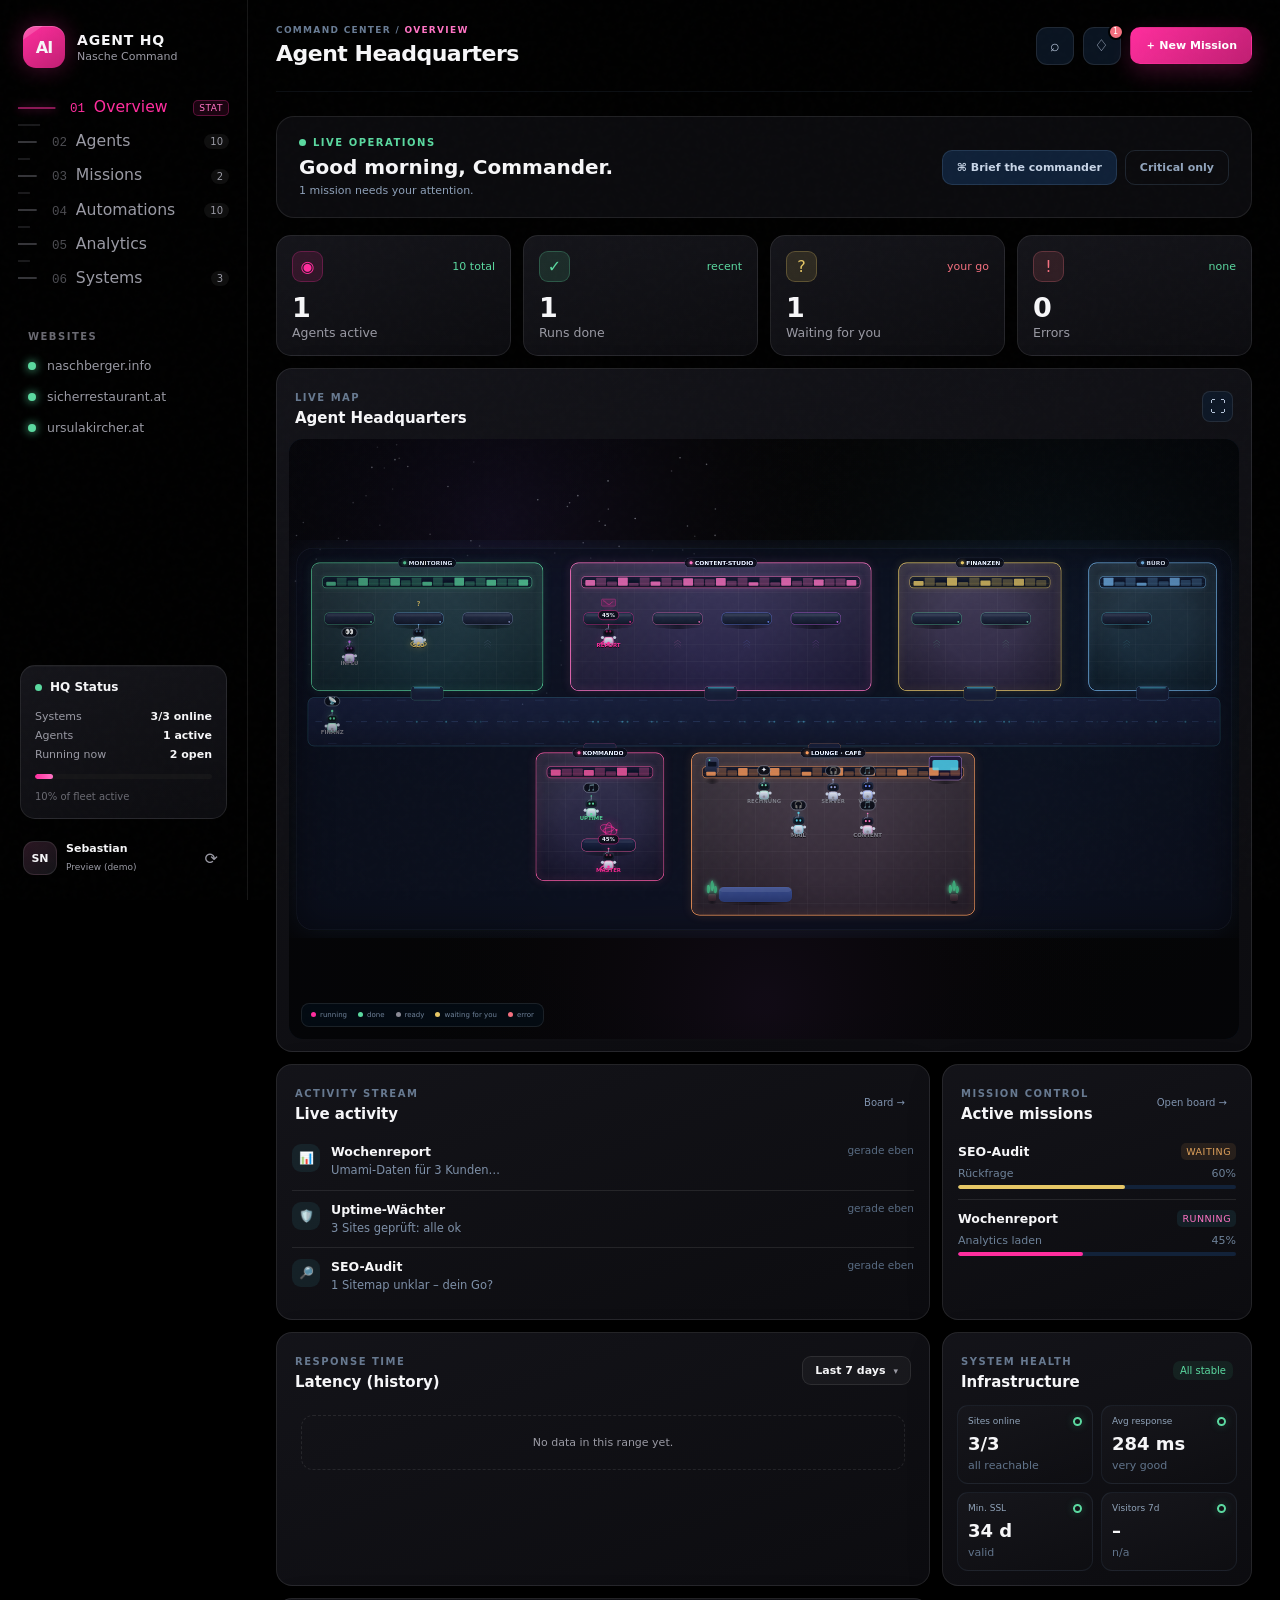
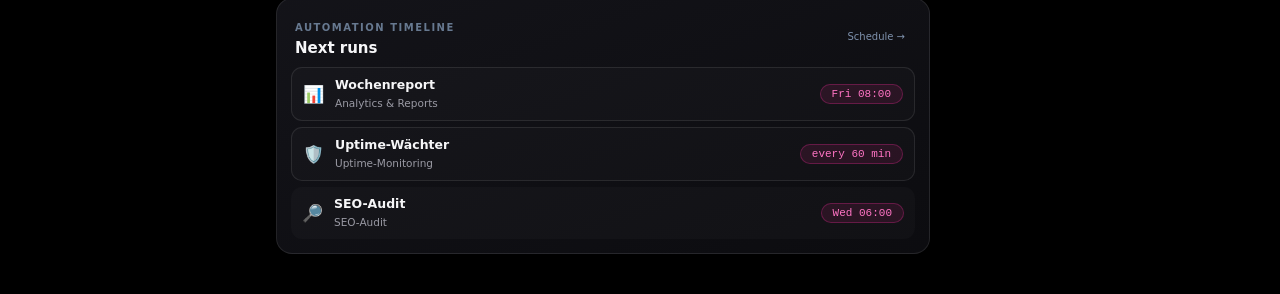
==== commit d6299307: "Dashboard-Redesign: Command-Center-Layout, clean schwarz + Magenta - Neues App-Shell (Sidebar-Nav, V" ====
--- a/dashboard/index.html
+++ b/dashboard/index.html
@@ -1,1699 +1,274 @@
 <!DOCTYPE html>
 <html lang="de">
 <head>
-<meta charset="utf-8">
-<meta name="viewport" content="width=device-width,initial-scale=1">
-<title>Agent HQ – naschberger.info</title>
-<style>
-/* ================= Design-Tokens ================= */
-:root{
- --bg:oklch(13% 0.028 268);
- --bg-deep:oklch(8% 0.022 268);
- --ink:oklch(94% 0.012 255);
- --mut:oklch(71% 0.025 258);
- --hair:oklch(100% 0 0 / .08);
- --hair2:oklch(100% 0 0 / .14);
- --panel:oklch(15% 0.026 268 / .92);
- --field:oklch(100% 0 0 / .05);
- --cyan:#53e0ff; --grn:#5df2b4; --amb:#ffcf5c; --red:#ff7b6b; --vio:#c99cff; --pink:#ff5ca8;
- --r1:8px; --r2:12px; --r3:18px;
- --z-board:5; --z-panel:8; --z-modal:40; --z-toast:60;
- --tfast:.16s cubic-bezier(.2,.7,.3,1);
- --tmed:.26s cubic-bezier(.16,.84,.3,1);
-}
-*{box-sizing:border-box;margin:0}
-html,body{height:100%}
-body{
- font-family:system-ui,"Segoe UI",sans-serif;color:var(--ink);
- background:
-  radial-gradient(1100px 620px at 78% -12%, oklch(21% 0.06 300 / .5), transparent 60%),
-  radial-gradient(900px 620px at 8% 112%, oklch(19% 0.055 225 / .5), transparent 60%),
-  linear-gradient(var(--bg), var(--bg-deep));
- overflow:hidden;
-}
-@media(max-width:1020px){body{overflow-y:auto;overflow-x:hidden}}
-.mono{font-family:ui-monospace,Consolas,"Cascadia Mono",monospace}
-button{font-family:inherit}
-button:focus-visible,input:focus-visible,textarea:focus-visible{outline:2px solid var(--cyan);outline-offset:2px}
-
-/* Buttons: eine Vokabel für alles */
-.btn{border:1px solid var(--hair2);border-radius:9px;background:var(--field);color:var(--ink);
- font-size:.74rem;padding:6px 12px;cursor:pointer;transition:background var(--tfast),border-color var(--tfast),color var(--tfast);white-space:nowrap}
-.btn:hover:not(:disabled){background:oklch(100% 0 0 / .1)}
-.btn:disabled{color:var(--mut);cursor:not-allowed;opacity:.55}
-.btn.prime{background:oklch(65% 0.12 215 / .16);border-color:oklch(75% 0.12 210 / .45);color:var(--cyan);font-weight:600}
-.btn.prime:hover:not(:disabled){background:oklch(65% 0.12 215 / .28)}
-
-/* ================= Linke Kommandospalte ================= */
-#side{position:fixed;top:0;left:0;bottom:0;width:360px;z-index:var(--z-panel);
- background:var(--panel);-webkit-backdrop-filter:blur(18px) saturate(140%);backdrop-filter:blur(18px) saturate(140%);
- border-right:1px solid var(--hair);display:flex;flex-direction:column;overflow:hidden}
-#side .shead{padding:15px 18px 13px;border-bottom:1px solid var(--hair);display:flex;justify-content:space-between;align-items:flex-start;gap:10px;flex:0 0 auto}
-#side .shead h1{font-size:1rem;letter-spacing:.24em;text-transform:uppercase;font-weight:600}
-#side .shead h1 span{color:var(--cyan)}
-#side .shead h1::after{content:"";display:block;width:46px;height:1px;margin-top:6px;background:linear-gradient(90deg,var(--cyan),transparent)}
-#meta{font-size:.6rem;color:var(--mut);text-align:right;letter-spacing:.05em;text-transform:uppercase;line-height:1.65}
-#meta .src{display:block}
-#sidescroll{flex:1;overflow-y:auto;padding:13px 14px 8px;display:flex;flex-direction:column;gap:13px}
-#sidescroll>*{flex:0 0 auto}
-#sidescroll::-webkit-scrollbar{width:8px}
-#sidescroll::-webkit-scrollbar-thumb{background:oklch(100% 0 0 / .12);border-radius:8px}
-.seclbl{font-size:.6rem;letter-spacing:.16em;text-transform:uppercase;color:var(--mut);margin:2px 2px -2px}
-
-/* Abflugtafel */
-#board{border:1px solid var(--hair);border-radius:var(--r2);overflow:hidden;background:oklch(100% 0 0 / .02)}
-#board .bhead{display:flex;justify-content:space-between;align-items:center;padding:9px 12px;border-bottom:1px solid var(--hair)}
-#board .bttl{font-size:.62rem;letter-spacing:.18em;color:var(--amb);text-transform:uppercase;display:flex;align-items:center;gap:7px}
-#board .bttl::before{content:"";width:6px;height:6px;border-radius:50%;background:var(--amb);box-shadow:0 0 7px var(--amb)}
-#board .bclock{font-size:.64rem;color:var(--mut);letter-spacing:.1em;font-family:ui-monospace,Consolas,monospace}
-#board .brows{padding:5px 6px;display:flex;flex-direction:column;gap:1px}
-.brow{display:grid;grid-template-columns:9px 1fr auto;gap:10px;align-items:center;width:100%;
- padding:7px 9px;border:1px solid transparent;background:none;color:var(--ink);cursor:pointer;text-align:left;border-radius:var(--r1);
- font-family:ui-monospace,Consolas,monospace;transition:background var(--tfast),border-color var(--tfast)}
-.brow:hover,.brow:focus-visible{background:oklch(24% 0.04 250 / .5)}
-.brow.sel{background:oklch(26% 0.05 250 / .6);border-color:oklch(60% 0.1 220 / .5)}
-.brow .bdot{width:8px;height:8px;border-radius:50%;background:currentColor;box-shadow:0 0 7px currentColor}
-.brow .bnm{font-size:.74rem;letter-spacing:.03em;color:var(--ink);white-space:nowrap;overflow:hidden;text-overflow:ellipsis}
-.brow .bst{font-size:.6rem;letter-spacing:.14em;text-transform:uppercase;font-weight:700;text-align:right;white-space:nowrap;color:currentColor}
-.brow .bnx{grid-column:2/-1;font-size:.58rem;color:var(--mut);letter-spacing:.06em;margin-top:1px;white-space:nowrap;overflow:hidden;text-overflow:ellipsis}
-@keyframes flap{0%{transform:rotateX(0);filter:brightness(1)}45%{transform:rotateX(-88deg);filter:brightness(.5)}55%{transform:rotateX(88deg);filter:brightness(.5)}100%{transform:rotateX(0);filter:brightness(1)}}
-.brow .bst.flip{animation:flap .5s cubic-bezier(.4,0,.2,1);transform-origin:center;display:inline-block}
-
-/* Graphen unter der Abflugtafel */
-#charts{display:flex;flex-direction:column;gap:12px}
-.gcard{border:1px solid var(--hair);border-radius:var(--r2);padding:12px 13px;background:oklch(100% 0 0 / .02)}
-.gcard h4{font-size:.64rem;letter-spacing:.05em;text-transform:uppercase;color:var(--mut);font-weight:600;margin-bottom:10px;
- display:flex;justify-content:space-between;align-items:baseline;gap:8px}
-.gcard h4 span{color:var(--mut);opacity:.7;font-weight:400;text-transform:none;letter-spacing:0;font-size:.62rem;white-space:nowrap}
-.gcard .chart{margin:-2px 0}
-.statbar{display:flex;height:14px;border-radius:999px;overflow:hidden;background:oklch(100% 0 0 / .05);gap:2px}
-.statbar span{min-width:3px;transition:flex-grow .55s cubic-bezier(.2,.7,.3,1)}
-.statbar span:first-child{border-radius:999px 0 0 999px}
-.statbar span:last-child{border-radius:0 999px 999px 0}
-.statleg{display:flex;flex-wrap:wrap;gap:7px 13px;margin-top:10px;font-size:.64rem;color:var(--mut)}
-.statleg b{color:var(--ink);font-weight:600}
-.statleg i{width:8px;height:8px;border-radius:2px;display:inline-block;margin-right:5px;vertical-align:middle}
-.gtiles{display:flex;flex-direction:column;gap:6px}
-.gtile{display:grid;grid-template-columns:9px 1fr auto;gap:9px;align-items:center;font-size:.72rem;
- padding:7px 9px;border:1px solid var(--hair);border-radius:var(--r1);background:oklch(100% 0 0 / .02)}
-.gtile .gd{width:8px;height:8px;border-radius:50%;background:currentColor;box-shadow:0 0 6px currentColor}
-.gtile .gn{color:var(--ink);white-space:nowrap;overflow:hidden;text-overflow:ellipsis}
-.gtile .gv{font-family:ui-monospace,Consolas,monospace;font-size:.66rem;color:var(--mut);text-align:right;white-space:nowrap}
-.gtile .gv b{color:var(--ink);font-weight:500}
-
-/* Demo-Banner / Fehler-Toast / Legende (über der Karte) */
-#demo{display:none;position:fixed;top:12px;left:calc((100vw + 360px)/2);transform:translateX(-50%);z-index:6;border:1px solid var(--amb);color:var(--amb);
- background:oklch(20% 0.04 85 / .9);border-radius:9px;font-size:.68rem;letter-spacing:.08em;text-transform:uppercase;padding:5px 14px}
-#errtoast{display:none;position:fixed;bottom:14px;right:16px;z-index:var(--z-toast);max-width:440px;
- background:oklch(24% 0.08 25 / .95);border:1px solid var(--red);border-radius:var(--r2);color:var(--red);
- font-size:.74rem;padding:9px 13px;line-height:1.5}
-#legend{position:fixed;left:376px;bottom:12px;z-index:var(--z-board);display:flex;gap:14px;font-size:.62rem;letter-spacing:.1em;text-transform:uppercase;color:var(--mut);pointer-events:none}
-#legend i{display:inline-block;width:8px;height:8px;border-radius:50%;margin-right:5px;background:currentColor;box-shadow:0 0 6px currentColor}
-
-/* ================= Bühne (Canvas-Welt) ================= */
-#stage{position:fixed;inset:0 0 0 360px;display:grid;padding:8px;z-index:1}
-#game{width:100%;height:100%;cursor:grab;touch-action:none}
-#game:active{cursor:grabbing}
-
-/* ================= Agent-Detail (Popup-Drawer, default zu) ================= */
-#dscrim{position:fixed;inset:0 0 0 360px;z-index:calc(var(--z-modal) - 1);background:oklch(4% 0.02 268 / .32);
- opacity:0;visibility:hidden;transition:opacity var(--tmed),visibility var(--tmed)}
-#dscrim.on{opacity:1;visibility:visible}
-#drawer{position:fixed;top:0;right:0;bottom:0;width:min(440px,94vw);z-index:var(--z-modal);
- background:var(--panel);-webkit-backdrop-filter:blur(20px) saturate(140%);backdrop-filter:blur(20px) saturate(140%);
- border-left:1px solid var(--hair2);display:flex;flex-direction:column;overflow:hidden;
- transform:translateX(102%);transition:transform var(--tmed);box-shadow:-34px 0 90px oklch(0% 0 0 / .55)}
-#drawer.open{transform:translateX(0)}
-#drawer .dhead{padding:14px 18px 12px;border-bottom:1px solid var(--hair);display:flex;align-items:center;gap:11px;flex:0 0 auto}
-#drawer .ddot{width:11px;height:11px;border-radius:50%;background:currentColor;box-shadow:0 0 9px currentColor;flex:0 0 auto}
-#drawer .dtt{flex:1;min-width:0}
-#drawer .dtt b{font-size:.92rem;display:block;color:var(--ink);letter-spacing:.02em;white-space:nowrap;overflow:hidden;text-overflow:ellipsis}
-#drawer .dtt small{display:block;font-size:.62rem;color:var(--mut);text-transform:uppercase;letter-spacing:.08em;margin-top:2px}
-#drawer .dclose{flex:0 0 auto;background:var(--field);border:1px solid var(--hair);color:var(--mut);
- width:30px;height:30px;border-radius:50%;cursor:pointer;font-size:.9rem;line-height:1;display:grid;place-items:center;transition:background var(--tfast),color var(--tfast)}
-#drawer .dclose:hover,#drawer .dclose:focus-visible{background:oklch(100% 0 0 / .13);color:var(--ink)}
-
-/* Master-Karte */
-.mcard{border:1px solid var(--hair2);border-radius:var(--r2);padding:13px 14px;margin:2px 2px 10px;
- background:linear-gradient(135deg, color-mix(in oklab, var(--mc) 14%, transparent), oklch(100% 0 0 / .03) 55%);
- box-shadow:inset 0 1px 0 oklch(100% 0 0 / .06)}
-.mcard .mhead{display:flex;align-items:center;gap:10px}
-.mcard .mdot{width:10px;height:10px;border-radius:50%;background:var(--mc);box-shadow:0 0 10px var(--mc);flex:0 0 auto}
-.mcard .mtt{min-width:0;flex:1}
-.mcard .mtt b{font-size:.9rem;letter-spacing:.03em;display:block}
-.mcard .mtt small{display:block;color:var(--mut);font-size:.66rem;margin-top:1px;white-space:nowrap;overflow:hidden;text-overflow:ellipsis}
-.mcard .mstate{font-size:.6rem;letter-spacing:.14em;text-transform:uppercase;color:var(--mc);border:1px solid color-mix(in oklab,var(--mc) 55%,transparent);border-radius:999px;padding:3px 9px;white-space:nowrap}
-.mcard .mmsg{font-size:.76rem;color:var(--ink);margin:9px 0 8px;line-height:1.45}
-.mcard .mchips{display:flex;flex-wrap:wrap;gap:6px;margin-bottom:11px}
-.chip{font-size:.66rem;font-family:ui-monospace,Consolas,monospace;border:1px solid var(--hair);border-radius:999px;padding:2px 9px;color:currentColor;background:oklch(100% 0 0 / .03)}
-.chip i{display:inline-block;width:6px;height:6px;border-radius:50%;background:currentColor;margin-right:5px;box-shadow:0 0 5px currentColor;vertical-align:middle}
-.chip.mutc{color:var(--mut)}
-.mcard .mact{display:flex;gap:8px}
-.mcard .mact .btn{flex:1;text-align:center;padding:8px 10px}
-
-/* Flotten-Liste */
-.navlabel{font-size:.6rem;letter-spacing:.18em;text-transform:uppercase;color:var(--mut);padding:4px 4px 5px}
-.arow{display:grid;grid-template-columns:10px 1fr auto auto;gap:10px;align-items:center;width:100%;
- padding:8px 10px;margin:2px 0;background:none;border:1px solid transparent;border-radius:var(--r1);color:var(--ink);cursor:pointer;text-align:left;
- transition:background var(--tfast),border-color var(--tfast)}
-.arow:hover,.arow:focus-within{background:oklch(100% 0 0 / .04);border-color:var(--hair)}
-.arow .nmbtn{background:none;border:0;padding:0;margin:0;text-align:left;color:inherit;cursor:pointer;min-width:0;font:inherit}
-.arow.sel{border-color:oklch(60% 0.1 220 / .6);background:oklch(20% 0.04 250 / .45)}
-.arow .dot{width:9px;height:9px;border-radius:50%;background:currentColor;box-shadow:0 0 8px currentColor}
-.arow .nm{font-size:.8rem;letter-spacing:.02em;color:var(--ink);min-width:0}
-.arow .nm small{display:block;font-size:.63rem;color:var(--mut);letter-spacing:.05em;text-transform:uppercase;white-space:nowrap;overflow:hidden;text-overflow:ellipsis}
-.arow .pr{font-size:.68rem;color:var(--mut);font-family:ui-monospace,Consolas,monospace}
-
-/* Tabs + Detailpanel */
-#tabs{display:flex;padding:6px 20px 0;border-bottom:1px solid var(--hair)}
-#tabs button{flex:1;background:none;border:0;border-bottom:2px solid transparent;color:var(--mut);
- font-size:.68rem;letter-spacing:.14em;text-transform:uppercase;padding:9px 0;cursor:pointer;transition:color var(--tfast)}
-#tabs button:hover,#tabs button:focus-visible{color:var(--ink)}
-#tabs button.on{color:var(--cyan);border-bottom-color:var(--cyan)}
-#tabbody{flex:1;overflow-y:auto;padding:16px 20px;font-size:.84rem}
-#tabbody::-webkit-scrollbar{width:8px}
-#tabbody::-webkit-scrollbar-thumb{background:oklch(100% 0 0 / .12);border-radius:8px}
-.plbl{color:var(--mut);font-size:.64rem;text-transform:uppercase;letter-spacing:.14em;margin:14px 0 4px}
-.plbl:first-child{margin-top:0}
-.pbar{height:6px;background:oklch(11% 0.02 280);border:1px solid var(--hair);border-radius:999px;overflow:hidden}
-.pbar div{height:100%;width:100%;border-radius:999px;background:linear-gradient(90deg,var(--cyan),var(--vio));
- transform-origin:left;transition:transform .6s cubic-bezier(.2,.7,.3,1)}
-.st{font-size:.66rem;letter-spacing:.16em;text-transform:uppercase;display:inline-block;padding:3px 11px;border:1px solid;border-radius:999px;margin-bottom:4px}
-#tabbody ul{margin:4px 0 0 16px;line-height:1.55}
-#tabbody pre{background:oklch(10% 0.02 280);border:1px solid var(--hair);border-radius:var(--r1);padding:10px;font-size:.66rem;
- white-space:pre-wrap;word-break:break-word;color:oklch(80% 0.04 200);line-height:1.5;max-height:52vh;overflow:auto}
-#tabbody .hint{color:var(--mut);font-style:italic;font-size:.78rem}
-#tabbody code{color:var(--cyan);font-size:.76rem}
-.orow{display:flex;gap:8px;margin-top:4px}
-.orow input{flex:1}
-.cin{background:var(--field);border:1px solid var(--hair2);border-radius:var(--r1);color:var(--ink);
- font-family:ui-monospace,Consolas,monospace;font-size:.72rem;padding:6px 9px;min-width:0;transition:border-color var(--tfast)}
-.cin:focus{outline:none;border-color:var(--cyan);box-shadow:0 0 0 3px oklch(80% 0.14 200 / .18)}
-.cin::placeholder{color:oklch(58% 0.02 258)}
-.repitem{display:grid;grid-template-columns:1fr auto;gap:8px;align-items:baseline;width:100%;padding:8px 10px;margin:2px 0;border-radius:var(--r1);
- background:none;border:1px solid transparent;color:var(--ink);cursor:pointer;text-align:left;font-size:.76rem;transition:background var(--tfast),border-color var(--tfast)}
-.repitem:hover,.repitem:focus-visible{border-color:var(--hair);background:oklch(100% 0 0 / .03)}
-.repitem .d{color:var(--mut);font-size:.62rem;font-family:ui-monospace,Consolas,monospace}
-.repitem .p{color:var(--mut);font-size:.62rem;font-family:ui-monospace,Consolas,monospace;grid-column:1/-1}
-/* Lauf-Historie (Log-Tab) */
-.runlist{display:flex;flex-direction:column;gap:3px;max-height:34vh;overflow-y:auto}
-.runlist::-webkit-scrollbar{width:8px}
-.runlist::-webkit-scrollbar-thumb{background:oklch(100% 0 0 / .12);border-radius:8px}
-.runitem{display:grid;grid-template-columns:9px 1fr auto;gap:9px;align-items:center;width:100%;text-align:left;border-radius:var(--r1);
- background:oklch(100% 0 0 / .03);border:1px solid transparent;color:var(--ink);padding:7px 9px;cursor:pointer;
- transition:background var(--tfast),border-color var(--tfast)}
-.runitem:hover,.runitem:focus-visible{background:oklch(100% 0 0 / .07);border-color:var(--hair);outline:none}
-.runitem.sel{border-color:oklch(60% 0.1 220 / .55);background:oklch(20% 0.04 250 / .4)}
-.runitem .rd{width:8px;height:8px;border-radius:50%;background:currentColor;box-shadow:0 0 6px currentColor}
-.runitem .rt{font-size:.74rem;color:var(--ink);white-space:nowrap;overflow:hidden;text-overflow:ellipsis}
-.runitem .rm{font-size:.62rem;color:var(--mut);font-family:ui-monospace,Consolas,monospace;white-space:nowrap}
-.mflag{font-size:.76rem;border:1px solid;border-radius:var(--r1);padding:9px 11px;margin:10px 0;line-height:1.55}
-.mflag b{letter-spacing:.03em}
-.mflag.err{color:var(--red);border-color:oklch(52% 0.14 25/.6);background:oklch(24% 0.07 25/.22)}
-.mflag.wait{color:var(--amb);border-color:oklch(56% 0.11 85/.5);background:oklch(24% 0.06 85/.16)}
-.mtable{display:flex;flex-direction:column;gap:3px}
-.mrow{display:grid;grid-template-columns:9px 1fr auto auto;gap:11px;align-items:center;text-align:left;border-radius:var(--r1);
- background:oklch(100% 0 0 / .03);border:1px solid transparent;color:var(--ink);padding:8px 11px;cursor:pointer;
- transition:background var(--tfast),border-color var(--tfast)}
-.mrow:hover,.mrow:focus-visible{border-color:var(--hair2);background:oklch(100% 0 0 / .06)}
-.mrow .mdot2{width:9px;height:9px;border-radius:50%;box-shadow:0 0 7px currentColor;background:currentColor}
-.mrow .mn{font-size:.82rem;min-width:0}
-.mrow .mn small{display:block;color:var(--mut);font-size:.62rem;text-transform:uppercase;letter-spacing:.05em;margin-top:1px;white-space:nowrap;overflow:hidden;text-overflow:ellipsis}
-.mrow .mp{color:var(--cyan);font-size:.72rem}
-.mrow .mnext{color:var(--mut);font-size:.66rem;min-width:64px;text-align:right}
-#apibar{padding:8px 18px;border-top:1px solid var(--hair);font-size:.62rem;letter-spacing:.1em;
- text-transform:uppercase;color:var(--mut);display:flex;justify-content:space-between;flex:0 0 auto}
-#apibar b{font-weight:400}
-#apibar .on{color:var(--grn)} #apibar .off{color:var(--amb)}
-@media(max-width:1020px){
- #side{position:static;width:auto;border-right:0;border-bottom:1px solid var(--hair)}
- #sidescroll{max-height:none;overflow:visible}
- #stage{position:static;display:block;padding:8px 0;overflow-x:auto;height:520px}
- #game{width:940px;height:100%}
- #legend{position:static;padding:8px 16px;flex-wrap:wrap;gap:10px;letter-spacing:.05em}
- #demo{position:static;transform:none;margin:8px auto 0;max-width:92%;width:max-content}
- #errtoast{right:12px;left:12px;max-width:none}
- #dscrim{inset:0}
- #drawer{width:100%;max-width:none;transform:translateY(102%)}
- #drawer.open{transform:translateY(0)}
- #tabbody{max-height:60vh}
-}
-
-/* ================= Kommandozentrale (Overlay) ================= */
-#cmd{position:fixed;inset:0;z-index:var(--z-modal);display:none;place-items:center;padding:24px;
- background:oklch(0% 0 0 / .55);-webkit-backdrop-filter:blur(20px) saturate(130%);backdrop-filter:blur(20px) saturate(130%)}
-#cmd.on{display:grid}
-@keyframes cmdin{from{opacity:0;transform:translateY(10px) scale(.985)}to{opacity:1;transform:none}}
-.cmd-panel{width:min(1180px,100%);max-height:calc(100dvh - 48px);display:flex;flex-direction:column;overflow:hidden;
- background:oklch(11% 0.022 268 / .97);border:1px solid var(--hair2);border-radius:var(--r3);
- box-shadow:0 40px 120px oklch(0% 0 0 / .7), inset 0 1px 0 oklch(100% 0 0 / .07);
- animation:cmdin .26s cubic-bezier(.16,.84,.3,1)}
-.cmd-top{display:flex;align-items:center;gap:14px;padding:15px 20px;border-bottom:1px solid var(--hair);flex:0 0 auto}
-.cmd-top h2{font-size:.96rem;letter-spacing:.02em;font-weight:600;color:var(--ink);white-space:nowrap}
-.cmd-top .up{font-size:.68rem;color:var(--mut);white-space:nowrap}
-.pills{display:flex;gap:6px;flex-wrap:wrap;margin-left:auto}
-.cmd-close{flex:0 0 auto;background:var(--field);border:1px solid var(--hair);color:var(--mut);
- width:30px;height:30px;border-radius:50%;cursor:pointer;font-size:.9rem;line-height:1;display:grid;place-items:center;
- transition:background var(--tfast),color var(--tfast)}
-.cmd-close:hover,.cmd-close:focus-visible{background:oklch(100% 0 0 / .13);color:var(--ink)}
-.cmd-alert{padding:10px 20px;border-bottom:1px solid var(--hair);font-size:.8rem;line-height:1.55;flex:0 0 auto}
-.cmd-alert.err{color:var(--red);background:oklch(30% 0.1 25 / .16)}
-.cmd-alert.wait{color:var(--amb);background:oklch(30% 0.09 85 / .14)}
-.cmd-body{display:grid;grid-template-columns:320px 1fr;min-height:0;flex:1 1 auto;overflow:hidden}
-.cmd-fleet{padding:16px 18px;border-right:1px solid var(--hair);overflow-y:auto;display:flex;flex-direction:column;gap:18px}
-.cmd-main{padding:16px 20px;display:flex;flex-direction:column;gap:20px;min-width:0;overflow-y:auto}
-.cmd-fleet::-webkit-scrollbar,.cmd-main::-webkit-scrollbar{width:8px}
-.cmd-fleet::-webkit-scrollbar-thumb,.cmd-main::-webkit-scrollbar-thumb{background:oklch(100% 0 0 / .12);border-radius:8px}
-.sect h3{font-size:.76rem;letter-spacing:.02em;color:var(--mut);font-weight:600;
- margin-bottom:10px;display:flex;justify-content:space-between;align-items:baseline;gap:10px}
-.sect h3 span{color:var(--mut);opacity:.75;font-size:.68rem;font-weight:400;text-align:right}
-.cmd-tab{display:grid;grid-template-columns:1fr auto auto;gap:12px;align-items:center;text-align:left;width:100%;border-radius:var(--r1);
- background:oklch(100% 0 0 / .03);border:1px solid transparent;color:var(--ink);padding:9px 11px;margin-bottom:4px;cursor:pointer;
- transition:background var(--tfast),border-color var(--tfast)}
-.cmd-tab:hover,.cmd-tab:focus-visible{background:oklch(100% 0 0 / .07);border-color:var(--hair)}
-.cmd-tab .cn2{font-size:.8rem;min-width:0}
-.cmd-tab .cn2 small{display:block;color:var(--mut);font-size:.63rem;margin-top:2px;white-space:nowrap;overflow:hidden;text-overflow:ellipsis}
-.cmd-tab .cp{font-family:ui-monospace,Consolas,monospace;font-size:.72rem}
-.cmd-tab .cnx{font-family:ui-monospace,Consolas,monospace;font-size:.64rem;color:var(--mut)}
-
-/* Steuerung */
-.ctltable{display:flex;flex-direction:column;gap:5px;overflow-x:auto}
-.ctlhead,.ctlrow{display:grid;grid-template-columns:minmax(120px,1fr) 42px 152px 42px 42px 108px 36px;gap:9px;align-items:center;min-width:560px}
-.ctlhead{padding:0 9px;font-size:.6rem;letter-spacing:.08em;text-transform:uppercase;color:var(--mut)}
-.ctlhead span{text-align:center}
-.ctlhead span:first-child{text-align:left}
-.ctlrow{padding:7px 9px;background:oklch(100% 0 0 / .03);border:1px solid var(--hair);border-radius:var(--r1)}
-.ctlrow .cn{font-size:.78rem;overflow:hidden;text-overflow:ellipsis;white-space:nowrap}
-.ctlrow .crun{padding:5px 0;text-align:center}
-/* Schalter */
-.sw{display:grid;place-items:center;cursor:pointer}
-.sw input{position:absolute;opacity:0;pointer-events:none}
-.sw i{width:32px;height:18px;border-radius:999px;background:oklch(100% 0 0 / .1);border:1px solid var(--hair2);position:relative;transition:background var(--tfast)}
-.sw i::after{content:"";position:absolute;top:2px;left:2px;width:12px;height:12px;border-radius:50%;background:oklch(75% 0.02 258);transition:transform var(--tfast),background var(--tfast)}
-.sw input:checked+i{background:oklch(60% 0.11 200 / .5)}
-.sw input:checked+i::after{transform:translateX(14px);background:var(--cyan)}
-.sw input:focus-visible+i{outline:2px solid var(--cyan);outline-offset:2px}
-.sw input:disabled+i{opacity:.4}
-/* Häkchen-Chip */
-.ck{display:grid;place-items:center;cursor:pointer}
-.ck input{position:absolute;opacity:0;pointer-events:none}
-.ck i{width:18px;height:18px;border-radius:6px;border:1px solid var(--hair2);background:var(--field);display:grid;place-items:center;transition:background var(--tfast),border-color var(--tfast)}
-.ck i::after{content:"✓";font-size:.7rem;color:var(--cyan);opacity:0;transition:opacity var(--tfast)}
-.ck input:checked+i{border-color:oklch(75% 0.12 210 / .5);background:oklch(65% 0.12 215 / .16)}
-.ck input:checked+i::after{opacity:1}
-.ck input:focus-visible+i{outline:2px solid var(--cyan);outline-offset:2px}
-.ck input:disabled+i{opacity:.4}
-.ctlbar{display:flex;align-items:center;gap:12px;margin-top:10px;flex-wrap:wrap}
-.ctlmsg{font-size:.72rem;color:var(--mut)}
-.cmdinput{background:var(--field);border:1px solid var(--hair2);border-radius:var(--r1);color:var(--ink);
- font-family:ui-monospace,Consolas,monospace;font-size:.74rem;padding:8px 10px;width:100%;resize:vertical;line-height:1.5;transition:border-color var(--tfast)}
-.cmdinput:focus{outline:none;border-color:var(--cyan);box-shadow:0 0 0 3px oklch(80% 0.14 200 / .18)}
-.cmdinput::placeholder{color:oklch(58% 0.02 258)}
-
-/* Charts + Kacheln */
-.chart{width:100%;height:auto;display:block}
-.chart .gl{stroke:oklch(100% 0 0 / .1);stroke-width:1}
-.chart .gt,.chart .bv,.chart .thrt{fill:var(--mut);font:10px ui-monospace,Consolas,monospace}
-.chart .bl{fill:var(--ink);font:11px system-ui,sans-serif}
-.chart .thr{stroke:var(--amb);stroke-dasharray:3 3;stroke-width:1;opacity:.75}
-.chart-empty{color:var(--mut);font-size:.78rem;padding:26px;border:1px dashed var(--hair2);border-radius:var(--r2);text-align:center}
-.legend2{display:flex;gap:16px;flex-wrap:wrap;margin-top:9px;font-size:.66rem;color:var(--mut)}
-.legend2 i{display:inline-block;width:12px;height:2px;margin-right:6px;vertical-align:middle}
-.tiles{display:grid;grid-template-columns:repeat(auto-fit,minmax(150px,1fr));gap:9px}
-.tile{border:1px solid var(--hair);border-radius:var(--r2);padding:12px 13px;background:oklch(100% 0 0 / .03)}
-.tile .tn{font-size:.8rem;font-weight:600;display:flex;align-items:center;gap:7px}
-.tile .tn i{width:7px;height:7px;border-radius:50%;background:currentColor;flex:0 0 auto}
-.tile .tm{font-family:ui-monospace,Consolas,monospace;font-size:.66rem;color:var(--mut);margin-top:7px;line-height:1.7}
-.tile .tm b{color:var(--ink);font-weight:500}
-@media(max-width:820px){
- #cmd{padding:0}
- .cmd-panel{max-height:100dvh;border-radius:0;border:0}
- .cmd-body{grid-template-columns:1fr;overflow-y:auto}
- .cmd-fleet,.cmd-main{overflow-y:visible}
- .cmd-fleet{border-right:0;border-bottom:1px solid var(--hair)}
- .cmd-top{flex-wrap:wrap;gap:10px}
- .pills{margin-left:0;order:3;flex-basis:100%}
-}
-@media(prefers-reduced-motion:reduce){
- *,*::before,*::after{animation-duration:.01ms !important;transition-duration:.01ms !important}
-}
-</style>
+  <meta charset="UTF-8" />
+  <meta name="viewport" content="width=device-width, initial-scale=1.0" />
+  <meta name="theme-color" content="#07111f" />
+  <title>Agent HQ — Command Center</title>
+  <link rel="stylesheet" href="styles.css" />
 </head>
 <body>
-<div id="demo">Demo-Daten – kein status.json geladen</div>
-<div id="errtoast" role="alert"></div>
-
-<aside id="side" aria-label="Kommandospalte">
- <div class="shead">
-  <h1>AGENT <span>HQ</span></h1>
-  <div id="meta" class="mono">–</div>
- </div>
- <div id="sidescroll">
-  <div id="master"></div>
-  <div id="board" aria-live="polite" aria-label="Abflugtafel: Status aller Agents">
-   <div class="bhead">
-    <span class="bttl">Abflugtafel</span>
-    <span class="bclock" id="bclock">--:--</span>
-   </div>
-   <div class="brows" id="brows"></div>
-  </div>
-  <div class="seclbl">Kennzahlen</div>
-  <div id="charts"></div>
- </div>
- <div id="apibar" class="mono">
-  <b id="apistate" class="off">API: PRÜFE…</b>
-  <b id="foot2">refresh 30 s</b>
- </div>
-</aside>
-
-<div id="stage">
- <canvas id="game" width="1840" height="1000" aria-label="Agent-HQ Spielwelt: Orbital-Station mit Themen-Pods je Agent-Kategorie, Kommandodeck und Lounge. Ziehen zum Schwenken, Mausrad zum Zoomen, Klick wählt einen Agenten."></canvas>
-</div>
-
-<div id="legend" class="mono"></div>
-
-<div id="dscrim"></div>
-<aside id="drawer" role="dialog" aria-modal="false" aria-label="Agent-Detail" aria-hidden="true">
- <div class="dhead">
-  <span class="ddot" id="ddot"></span>
-  <div class="dtt"><b id="dname">Agent</b><small id="dstate">–</small></div>
-  <button class="btn" id="drun" title="Agent jetzt starten">▶ Start</button>
-  <button class="dclose" id="dclose" aria-label="Schließen">✕</button>
- </div>
- <div id="tabs" role="tablist">
-  <button data-tab="info" class="on">Übersicht</button>
-  <button data-tab="log">Log</button>
-  <button data-tab="reports">Reports</button>
- </div>
- <div id="tabbody"></div>
-</aside>
-
-<div id="cmd" role="dialog" aria-modal="true" aria-label="Kommandozentrale" aria-hidden="true"></div>
-
-<script>
-'use strict';
-/* ================================================================
-   AGENT HQ – Orbital-Station (Canvas) + Mission Control
-   ================================================================ */
-const COLORS={running:'#53e0ff',ok:'#5df2b4',idle:'#8ea0bd',waiting:'#ffcf5c',error:'#ff7b6b'};
-const LABELS={running:'läuft',ok:'fertig',idle:'freizeit',waiting:'wartet auf dein go',error:'fehler'};
-const RM=matchMedia('(prefers-reduced-motion:reduce)').matches;
-
-/* ===== Quelle der Wahrheit: Kategorien + Agents =====
-   Die ganze Welt (Pods, Arbeitsplätze, Möbel, Farben, Wege) wird hieraus
-   GENERIERT. Neuer Agent = eine Zeile in AGENTS_CFG, die Welt wächst mit.
-   Damit er wirklich läuft: Prompt in server.js (AGENTS) + status.json-Eintrag. */
-const CATEGORIES=[
- {id:'monitoring',label:'MONITORING',    accent:'#5df2b4',tint:'#233b45',light:'rgba(110,240,220,.09)'},
- {id:'content',   label:'CONTENT-STUDIO',accent:'#c99cff',tint:'#332f52',light:'rgba(200,150,255,.10)'},
- {id:'finance',   label:'FINANZEN',      accent:'#ffcf5c',tint:'#3b3550',light:'rgba(255,205,110,.09)'}
-];
-const AGENTS_CFG=[
- {id:'wochenreport',      name:'Wochenreport',        short:'REPORT',  cat:'content',   accent:'#53e0ff',root:'reports'},
- {id:'content-recherche', name:'Content-Recherche',   short:'CONTENT', cat:'content',   accent:'#c99cff',root:'content'},
- {id:'belege-buchhaltung',name:'Belege & Buchhaltung',short:'FINANZ',  cat:'finance',   accent:'#ffcf5c',root:'belege'},
- {id:'rechnungssteller',  name:'Rechnungssteller',    short:'RECHNUNG',cat:'finance',   accent:'#ffd24a',root:'rechnungen'},
- {id:'uptime-waechter',   name:'Uptime-Wächter',      short:'UPTIME',  cat:'monitoring',accent:'#5df2b4',root:'uptime'},
- {id:'seo-audit',         name:'SEO-Audit',           short:'SEO',     cat:'monitoring',accent:'#ff9d5c',root:'seo'}
-];
-const MASTER_ACCENT='#ff5ca8';
-const FLEET_IDS=AGENTS_CFG.map(a=>a.id);
-const BOT_IDS=['master',...FLEET_IDS];
-const NAME_OF=Object.fromEntries([['master','MASTER'],...AGENTS_CFG.map(a=>[a.id,a.short])]);
-const ROOT_OF=Object.fromEntries([['master','master'],...AGENTS_CFG.map(a=>[a.id,a.root])]);
-
-const DEMO={updated:new Date().toISOString(),agents:{
- 'wochenreport':{name:'Wochenreport',status:'running',phase:'Analytics laden',progress:45,message:'Umami-Daten für 3 Kunden…',
-  last_run:new Date().toISOString(),next_run:'Fr 08:00',details:['Erstellt pro Kunde: Report, PDF, E-Mail-Entwurf, Discord-Post'],outputs:[],log_tail:'kunde2: pageviews ok…'},
- 'belege-buchhaltung':{name:'Belege & Buchhaltung',status:'waiting',phase:'Rückfrage offen',progress:80,message:'2 Belege unklar – dein Go?',
-  last_run:new Date().toISOString(),next_run:'Mo 09:00',details:['Canva-Beleg: Rechnungsnummer fehlt'],outputs:['belege/dashboard.html'],log_tail:'3 Belege archiviert.'},
- 'content-recherche':{name:'Content-Recherche',status:'ok',phase:'Contentplan fertig',progress:100,message:'7 Ideen verifiziert ✓',
-  last_run:new Date().toISOString(),next_run:'So 17:00',details:['7-Tage-Plan mit Hooks'],outputs:['content/2026-KW28/contentplan.md'],log_tail:'Fertig ☕'},
- 'uptime-waechter':{name:'Uptime-Wächter',status:'running',phase:'Sites prüfen',progress:60,message:'2 Sites gepingt…',
-  last_run:new Date().toISOString(),next_run:'alle 15 min',details:['ferienhaus-tirol.at: 200 · 0.4 s','SSL 74 Tage'],outputs:['uptime/status.js'],log_tail:'mueller-gmbh.at: 200 ok'},
- 'seo-audit':{name:'SEO-Audit',status:'error',phase:'Crawl',progress:30,message:'Sitemap 404 bei 1 Site',
-  last_run:new Date().toISOString(),next_run:'Mi 06:00',details:['mueller-gmbh.at: sitemap.xml fehlt'],outputs:[],log_tail:'ferienhaus-tirol.at: title zu lang'},
- 'rechnungssteller':{name:'Rechnungssteller',status:'idle',phase:'Bereit',progress:0,message:'Warte auf Positionen…',
-  last_run:null,next_run:'auf Abruf',details:[],outputs:[],log_tail:'(noch kein Lauf)'}
-}};
-
-let DATA=null,SEL=null,API=false,TAB='info',REPORTS=null,UPTIME=null,CMD_OPEN=false,SCHEDULE=null;
-let booted=false,theatreOn=false;
-const MOBILE=matchMedia('(max-width:1020px)').matches;
-const FORCE_DEMO=/[?&]demo\b/.test(location.search);   // ?demo = lebendiger Vorschaumodus (echte Läufe bleiben aus)
-
-/* Demo-Uptime nur im DEMO-Modus – zeigt, wie die Charts aussehen. */
-const DEMO_UPTIME=(()=>{
- const names=['naschberger.info','sicherrestaurant.at','ursulakircher.at'];
- const base={'naschberger.info':15,'sicherrestaurant.at':34,'ursulakircher.at':21};
- const ssl={'naschberger.info':62,'sicherrestaurant.at':35,'ursulakircher.at':41};
- const history=[];
- for(let i=23;i>=0;i--){
-  history.push({t:'2026-07-08T'+String((i)%24).padStart(2,'0')+':00:00+02:00',
-   p:names.map((n,k)=>{
-    const jitter=[7,13,5,11,3,17,9][(i+k)%7]-8; // deterministisch, kein Math.random
-    const down=(n==='sicherrestaurant.at'&&i===9);
-    return {n,ms:down?null:Math.max(6,base[n]+jitter+(k*2)),ssl:ssl[n]-Math.floor(i/12),up:down?0:1};
-   })});
- }
- return {stand:'2026-07-08T08:26:29+02:00',
-  sites:names.map(n=>({name:n,url:'https://'+n,state:'ok',http:200,ms:base[n],ssl_days:ssl[n],checked:'2026-07-08T08:26:29+02:00'})),
-  history};
-})();
-const esc=s=>String(s??'').replace(/&/g,'&amp;').replace(/</g,'&lt;');
-/* Detail-Eintrag robust zu Text machen (Agent schreibt manchmal Objekte statt Strings) */
-const dstr=d=>typeof d==='string'?d:(d&&typeof d==='object'
- ?Object.entries(d).map(([k,v])=>k+': '+(v==null?'–':(typeof v==='object'?JSON.stringify(v):v))).join(', ')
- :String(d));
-const $=s=>document.querySelector(s);
-function showErr(msg){const t=$('#errtoast');if(t){t.textContent='Dashboard-Fehler: '+msg;t.style.display='block';}}
-window.addEventListener('error',ev=>showErr(ev.message||'unbekannt'));
-window.addEventListener('unhandledrejection',ev=>{const r=ev.reason;showErr((r&&(r.stack||r.message))||String(r));});
-
-/* ================= Welt prozedural generieren =================
- Aus CATEGORIES + AGENTS_CFG: pro Kategorie ein Themen-Pod (Größe wächst mit der
- Agent-Zahl), dazu Kommandodeck (Master) + Lounge. ROWS/SPOTS/FURN/ZONES/Labels
- fallen alle aus dem Generator.
- Zeichen: '#' Wand, '.' Podboden, '-' Korridor, 'D' Schleuse, ' ' Weltraum */
-const U=32;
-const WS_COLS=4;            // Arbeitsplätze pro Reihe in einem Themen-Pod
-const CELL_W=4, CELL_H=3;   // Kachel-Fußabdruck eines Arbeitsplatzes
-const GAP=1, MARGIN=1, CORR=3;
-
-function darken(hex,d){const n=parseInt(hex.slice(1),16);
- const r=Math.max(0,(n>>16)-d),g=Math.max(0,((n>>8)&255)-d),b=Math.max(0,(n&255)-d);
- return '#'+[r,g,b].map(v=>v.toString(16).padStart(2,'0')).join('');}
-function roomDims(n){
- const cols=Math.min(WS_COLS,Math.max(1,n)), rows=Math.ceil(Math.max(1,n)/cols);
- const iw=Math.max(6,cols*CELL_W), ih=2+rows*CELL_H+1; // +2 Feature-Screen, +1 Puffer
- return {cols,rows,iw,ih,ow:iw+2,oh:ih+2};
-}
-
-const rooms=[];
-for(const c of CATEGORIES){
- const agents=AGENTS_CFG.filter(a=>a.cat===c.id);
- if(!agents.length)continue;
- rooms.push({kind:'cat',label:c.label,tint:c.tint,accent:c.accent,light:c.light,agents,band:'top',...roomDims(agents.length)});
-}
-rooms.push({kind:'command',label:'KOMMANDO',tint:'#2c2a46',accent:MASTER_ACCENT,light:'rgba(255,120,190,.09)',
- agents:[{id:'master'}],band:'bottom',...roomDims(1)});
-{const n=FLEET_IDS.length, cols=Math.min(6,Math.max(3,Math.ceil(Math.sqrt(n))+1)), rows2=Math.ceil(n/cols);
- const iw=Math.max(10,cols*3), ih=Math.max(6,rows2*2+4);
- rooms.push({kind:'lounge',label:'LOUNGE · CAFÉ',tint:'#3e3441',accent:'#ff9d5c',light:'rgba(255,170,120,.09)',
-  loungeCols:cols,band:'bottom',cols,rows:rows2,iw,ih,ow:iw+2,oh:ih+2});}
-
-/* Zwei Bänder: oben Kategorien, unten Kommando + Lounge, dazwischen Korridor */
-const topBand=rooms.filter(r=>r.band==='top'), botBand=rooms.filter(r=>r.band==='bottom');
-const packW=list=>list.reduce((s,r,i)=>s+r.ow+(i?GAP:0),0);
-const topH=Math.max(0,...topBand.map(r=>r.oh)), botH=Math.max(0,...botBand.map(r=>r.oh));
-const bandW=Math.max(packW(topBand),packW(botBand),12);
-const MW=MARGIN*2+bandW, MH=1+topH+CORR+botH+1;
-const corrY0=1+topH, corrY1=corrY0+CORR-1;
-function placeBand(list,alignTop,anchorRow){
- let x=MARGIN+Math.max(0,Math.floor((bandW-packW(list))/2));
- for(const r of list){r.x=x; r.y=alignTop?anchorRow:anchorRow-r.oh+1; x+=r.ow+GAP;}
-}
-placeBand(topBand,false,corrY0-1);   // top: Unterwand am Korridor
-placeBand(botBand,true, corrY1+1);   // bottom: Oberwand am Korridor
-
-/* Kachelgitter */
-const ROWS=[];
-for(let y=0;y<MH;y++)ROWS.push(new Array(MW).fill(' '));
-for(const r of rooms){
- for(let y=r.y;y<r.y+r.oh;y++)for(let x=r.x;x<r.x+r.ow;x++)
-  ROWS[y][x]=(x===r.x||x===r.x+r.ow-1||y===r.y||y===r.y+r.oh-1)?'#':'.';
- const dx=r.x+Math.floor(r.ow/2)-1, dy=(r.band==='top')?r.y+r.oh-1:r.y;
- ROWS[dy][dx]='D';ROWS[dy][dx+1]='D';
- r.doorX=dx; r.doorY=dy;
-}
-for(let y=corrY0;y<=corrY1;y++){
- for(let x=MARGIN;x<MARGIN+bandW;x++)ROWS[y][x]='-';
- ROWS[y][MARGIN-1]='#';ROWS[y][MARGIN+bandW]='#';
-}
-const grid=ROWS.map(r=>r.slice());
-const walk=(x,y)=>y>=0&&y<MH&&x>=0&&x<MW&&'.-D'.includes(grid[y][x]);
-const block=(x,y)=>{grid[y][x]='#';};
-
-/* Zonen, Labels, Spots, Möbel – alles aus den Pods */
-const ROOM_LABELS=[], SPOTS={}, FURN=[], WORK={}, WAIT={}, LEISURE=[];
-for(const r of rooms){
- ROOM_LABELS.push({t:r.label,x:r.x+r.ow/2,y:r.y+.3,accent:r.accent});
- FURN.push({t:'screen',x:r.x+1,y:r.y+1,w:r.iw,accent:r.accent}); // Feature-Screen (nicht blockierend)
- if(r.kind==='command'){
-  const cx=r.x+Math.floor(r.ow/2), cy=r.y+r.oh-2;
-  SPOTS.command={x:cx,y:cy,face:'up'};
-  FURN.push({t:'console',x:cx-1,y:cy-1,w:3,accent:r.accent,nb:true});
-  WORK.master='command'; WAIT.master='command';
- }else if(r.kind==='lounge'){
-  for(let i=0;i<FLEET_IDS.length;i++){
-   const cx=r.x+2+(i%r.loungeCols)*2, cy=r.y+2+Math.floor(i/r.loungeCols)*2, nm='leisure'+i;
-   SPOTS[nm]={x:cx,y:cy,face:'down'};
-   LEISURE.push(nm);
-  }
-  FURN.push({t:'coffeemachine',x:r.x+1,y:r.y+1});
-  FURN.push({t:'arcademachine',x:r.x+r.ow-3,y:r.y+1,w:2});
-  FURN.push({t:'couch',x:r.x+2,y:r.y+r.oh-2,w:4});
-  FURN.push({t:'plant',x:r.x+1,y:r.y+r.oh-2}); FURN.push({t:'plant',x:r.x+r.ow-2,y:r.y+r.oh-2});
- }else{
-  const gx0=r.x+1, gy0=r.y+3; // eine Reihe unter dem Feature-Screen
-  r.agents.forEach((a,i)=>{
-   const cx=gx0+(i%r.cols)*CELL_W, cy=gy0+Math.floor(i/r.cols)*CELL_H, nm='ws_'+a.id;
-   SPOTS[nm]={x:cx+1,y:cy+1,face:'up'};
-   FURN.push({t:'desk',x:cx,y:cy,w:3,accent:a.accent,agent:a.id});
-   WORK[a.id]=nm; WAIT[a.id]=nm;
-  });
- }
-}
-for(const f of FURN){
- if(f.nb||f.t==='screen')continue;
- for(let dx=0;dx<(f.w||1);dx++)for(let dy=0;dy<(f.h||1);dy++)
-  if(walk(f.x+dx,f.y+dy))block(f.x+dx,f.y+dy);
-}
-
-/* ================= BFS-Pfad ================= */
-function findPath(sx0,sy0,tx,ty){
- if(sx0===tx&&sy0===ty)return[];
- const key=(x,y)=>y*MW+x;
- const prev=new Map();const q=[[sx0,sy0]];prev.set(key(sx0,sy0),null);
- while(q.length){
-  const [x,y]=q.shift();
-  if(x===tx&&y===ty){
-   const path=[];let k=key(x,y);
-   while(k!==null){path.push([k%MW,Math.floor(k/MW)]);k=prev.get(k);}
-   path.reverse();path.shift();return path;
-  }
-  for(const [dx,dy] of [[1,0],[-1,0],[0,1],[0,-1]]){
-   const nx=x+dx,ny=y+dy;
-   if(!walk(nx,ny)||prev.has(key(nx,ny)))continue;
-   prev.set(key(nx,ny),key(x,y));q.push([nx,ny]);
-  }
- }
- return null;
-}
-/* Kachelpfad -> geglättete Punktfolge (abgerundete Ecken = flüssige Wege) */
-function smoothPath(tiles,start){
- const pts=[[start.x,start.y],...tiles];
- if(pts.length<3)return tiles.map(p=>({x:p[0],y:p[1]}));
- const out=[];
- for(let i=1;i<pts.length-1;i++){
-  const p0=pts[i-1],p1=pts[i],p2=pts[i+1];
-  const d1=[p1[0]-p0[0],p1[1]-p0[1]], d2=[p2[0]-p1[0],p2[1]-p1[1]];
-  if(d1[0]===d2[0]&&d1[1]===d2[1]){out.push({x:p1[0],y:p1[1]});continue;}
-  const a={x:p1[0]-d1[0]*.42,y:p1[1]-d1[1]*.42}, b={x:p1[0]+d2[0]*.42,y:p1[1]+d2[1]*.42};
-  out.push(a);
-  for(const t of [.3,.5,.7]){
-   out.push({x:(1-t)*(1-t)*a.x+2*(1-t)*t*p1[0]+t*t*b.x,
-             y:(1-t)*(1-t)*a.y+2*(1-t)*t*p1[1]+t*t*b.y});
-  }
-  out.push(b);
- }
- out.push({x:pts[pts.length-1][0],y:pts[pts.length-1][1]});
- return out;
-}
-
-/* ================= Projektion (Top-down) ================= */
-const WORLD_W=MW*U, WORLD_H=MH*U;
-function P(cx,cy){return [cx*U,cy*U];}
-function isoC(tx,ty){return [tx*U+U/2,ty*U+U/2];}  // Kachelzentrum
-function rr(c,x,y,w,h,r){c.beginPath();c.moveTo(x+r,y);c.arcTo(x+w,y,x+w,y+h,r);c.arcTo(x+w,y+h,x,y+h,r);c.arcTo(x,y+h,x,y,r);c.arcTo(x,y,x+w,y,r);c.closePath();}
-
-/* ================= Canvas + Kamera (weich geführt) ================= */
-const cv=$('#game'),ctx=cv.getContext('2d');
-ctx.imageSmoothingEnabled=true;ctx.imageSmoothingQuality='high';
-const staticCv=document.createElement('canvas');staticCv.width=WORLD_W;staticCv.height=WORLD_H;
-const sx=staticCv.getContext('2d');sx.imageSmoothingEnabled=true;
-
-let camMin=Math.min(cv.width/WORLD_W,cv.height/WORLD_H);
-const cam={x:WORLD_W/2,y:WORLD_H/2,scale:Math.max(camMin,1),tx:0,ty:0};
-const camT={x:cam.x,y:cam.y,scale:cam.scale};   // Ziel – Kamera gleitet hin
-/* Canvas füllt die Bühne; Auflösung folgt der Anzeigegröße (scharf via DPR) */
-function fitCanvas(){
- const r=cv.getBoundingClientRect();
- if(!r.width||!r.height)return;
- const dpr=Math.min(1.5,window.devicePixelRatio||1);
- const w=Math.round(r.width*dpr), h=Math.round(r.height*dpr);
- if(cv.width===w&&cv.height===h)return;
- cv.width=w;cv.height=h;
- ctx.imageSmoothingEnabled=true;ctx.imageSmoothingQuality='high';
- camMin=Math.min(cv.width/WORLD_W,cv.height/WORLD_H);
- clampObj(camT);clampCam();
-}
-function clampObj(c){
- c.scale=Math.max(camMin,Math.min(3.5,c.scale));
- const vw=cv.width/c.scale, vh=cv.height/c.scale;
- c.x=vw>=WORLD_W?WORLD_W/2:Math.max(vw/2,Math.min(WORLD_W-vw/2,c.x));
- c.y=vh>=WORLD_H?WORLD_H/2:Math.max(vh/2,Math.min(WORLD_H-vh/2,c.y));
-}
-function clampCam(){
- clampObj(cam);
- cam.tx=cv.width/2-cam.x*cam.scale; cam.ty=cv.height/2-cam.y*cam.scale;
-}
-function camTick(dt){
- const k=RM?1:Math.min(1,1-Math.exp(-dt*7));
- cam.scale+=(camT.scale-cam.scale)*k;
- cam.x+=(camT.x-cam.x)*k; cam.y+=(camT.y-cam.y)*k;
- clampCam();
-}
-function camFit(){camT.scale=camMin;camT.x=WORLD_W/2;camT.y=WORLD_H/2;clampObj(camT);}
-
-const PAL={space:'#05060e',cyan:'#53e0ff',green:'#5df2b4',amber:'#ffcf5c',red:'#ff7b6b',violet:'#c99cff'};
-function hexA(h,a){const n=parseInt(h.slice(1),16);return 'rgba('+(n>>16)+','+((n>>8)&255)+','+(n&255)+','+a+')';}
-function lite(h,d){const n=parseInt(h.slice(1),16);
- const r=Math.min(255,(n>>16)+d),g=Math.min(255,((n>>8)&255)+d),b=Math.min(255,(n&255)+d);
- return '#'+[r,g,b].map(v=>v.toString(16).padStart(2,'0')).join('');}
-function hash(x,y){let h=(x*374761393+y*668265263)|0;h=(h^(h>>13))*1274126177;return ((h^(h>>16))>>>0)/4294967295;}
-function isFloor(x,y){return ROWS[y]&&'.-D'.includes(ROWS[y][x]);}
-function grad(c,x0,y0,x1,y1,stops){const g=c.createLinearGradient(x0,y0,x1,y1);for(const[o,cc]of stops)g.addColorStop(o,cc);return g;}
-function softShadow(cx,cy,rx,ry,a){const g=sx.createRadialGradient(cx,cy,1,cx,cy,Math.max(rx,ry));
- g.addColorStop(0,'rgba(2,3,8,'+(a||.5)+')');g.addColorStop(1,'rgba(2,3,8,0)');
- sx.fillStyle=g;sx.beginPath();sx.ellipse(cx,cy,rx,ry,0,0,7);sx.fill();}
-function furnCenter(f){return P(f.x+(f.w||1)/2,f.y+(f.h||1)/2);}
-
-/* ================= Statische Ebene: Holo-Station =================
- Klarer Blueprint-Look: dunkler Raum, Basisplatte, angedockte Pods mit
- Leuchtkante, Korridor-Röhre, Schleusen-Stege. Keine Pseudo-3D-Wände. */
-function drawStatic(){
- sx.textAlign='left';
- sx.clearRect(0,0,WORLD_W,WORLD_H);   // Weltraum kommt full-bleed im Screen-Space (draw)
-
- // --- Basisplatte der Station ---
- const minX=Math.min(...rooms.map(r=>r.x)), maxX=Math.max(...rooms.map(r=>r.x+r.ow));
- const minY=Math.min(...rooms.map(r=>r.y)), maxY=Math.max(...rooms.map(r=>r.y+r.oh));
- sx.save();
- sx.shadowColor='rgba(90,140,255,.22)';sx.shadowBlur=60;
- rr(sx,(minX-.55)*U,(minY-.55)*U,(maxX-minX+1.1)*U,(maxY-minY+1.1)*U,30);
- sx.fillStyle='rgba(9,12,26,.6)';sx.fill();
- sx.restore();
- sx.strokeStyle='rgba(150,175,230,.09)';sx.lineWidth=1.5;
- rr(sx,(minX-.55)*U,(minY-.55)*U,(maxX-minX+1.1)*U,(maxY-minY+1.1)*U,30);sx.stroke();
-
- // --- Korridor-Röhre ---
- {const X0=MARGIN*U+3,Y0=corrY0*U+3,W=bandW*U-6,H=CORR*U-6;
-  rr(sx,X0,Y0,W,H,12);
-  sx.fillStyle=grad(sx,0,Y0,0,Y0+H,[[0,'#181f3b'],[.5,'#131a33'],[1,'#101528']]);sx.fill();
-  sx.strokeStyle=hexA(PAL.cyan,.18);sx.lineWidth=1.5;sx.stroke();
-  // Mittellinie
-  sx.save();sx.setLineDash([12,16]);sx.strokeStyle='rgba(120,170,255,.14)';sx.lineWidth=2;
-  sx.beginPath();sx.moveTo(X0+14,Y0+H/2);sx.lineTo(X0+W-14,Y0+H/2);sx.stroke();sx.restore();
-  // Randmarkierungen
-  sx.fillStyle='rgba(120,160,255,.08)';
-  for(let x=MARGIN+1;x<MARGIN+bandW-1;x+=2){sx.fillRect(x*U+8,Y0+4,U-16,2);sx.fillRect(x*U+8,Y0+H-6,U-16,2);}
- }
-
- // --- Pods (Räume) ---
- for(const r of rooms){
-  const px0=(r.x+.3)*U, py0=(r.y+.3)*U, pw=(r.ow-.6)*U, ph=(r.oh-.6)*U, rad=15;
-  // Boden
-  rr(sx,px0,py0,pw,ph,rad);
-  sx.fillStyle=grad(sx,0,py0,0,py0+ph,[[0,lite(r.tint,10)],[1,darken(r.tint,14)]]);sx.fill();
-  // Nähte + Glanz + Rand-AO (geclippt)
-  sx.save();rr(sx,px0,py0,pw,ph,rad);sx.clip();
-  sx.strokeStyle='rgba(255,255,255,.035)';sx.lineWidth=1;
-  for(let x=r.x+1;x<r.x+r.ow;x++){sx.beginPath();sx.moveTo(x*U+.5,py0);sx.lineTo(x*U+.5,py0+ph);sx.stroke();}
-  for(let y=r.y+1;y<r.y+r.oh;y++){sx.beginPath();sx.moveTo(px0,y*U+.5);sx.lineTo(px0+pw,y*U+.5);sx.stroke();}
-  sx.fillStyle=grad(sx,px0,py0,px0+pw*.8,py0+ph*.8,[[0,'rgba(255,255,255,.05)'],[.5,'rgba(255,255,255,0)']]);
-  sx.fillRect(px0,py0,pw,ph);
-  const ao=sx.createRadialGradient(px0+pw/2,py0+ph/2,Math.min(pw,ph)*.28,px0+pw/2,py0+ph/2,Math.max(pw,ph)*.7);
-  ao.addColorStop(0,'rgba(0,0,0,0)');ao.addColorStop(1,'rgba(2,4,10,.42)');
-  sx.fillStyle=ao;sx.fillRect(px0,py0,pw,ph);
-  sx.restore();
-  // Leuchtkante (einmal weich, einmal scharf)
-  sx.save();
-  sx.strokeStyle=hexA(r.accent,.5);sx.lineWidth=1.6;sx.shadowColor=r.accent;sx.shadowBlur=14;
-  rr(sx,px0,py0,pw,ph,rad);sx.stroke();
-  sx.shadowBlur=0;sx.strokeStyle=hexA(r.accent,.7);sx.lineWidth=1;
-  rr(sx,px0,py0,pw,ph,rad);sx.stroke();
-  sx.restore();
- }
-
- // --- Schleusen-Stege (Pod <-> Korridor) ---
- for(const r of rooms){
-  const dx=r.doorX;
-  const x0=dx*U+2, w=2*U-4;
-  let y0,h;
-  if(r.band==='top'){y0=(r.y+r.oh-.55)*U; h=corrY0*U+8-y0;}
-  else{y0=(corrY1+1)*U-8; h=(r.y+.55)*U-y0;}
-  rr(sx,x0,y0,w,h,6);
-  sx.fillStyle='#161d36';sx.fill();
-  sx.strokeStyle=hexA(r.accent,.3);sx.lineWidth=1;sx.stroke();
-  // Schwelle glüht
-  const gy=r.band==='top'?(r.y+r.oh-.5)*U:(r.y+.5)*U-2;
-  sx.fillStyle=hexA(PAL.cyan,.4);sx.shadowColor=PAL.cyan;sx.shadowBlur=9;
-  sx.fillRect(x0+6,gy,w-12,2.5);sx.shadowBlur=0;
- }
-
- // --- Möbel ---
- for(const f of FURN)drawFurnStatic(f);
- // Gate-Chevrons vor jeder Agent-Station
- for(const id of FLEET_IDS){const sp=SPOTS[WORK[id]];if(!sp)continue;
-  const px=sp.x*U+U/2, py=sp.y*U+U/2, ac=(ACCENT[id]||PAL.cyan);
-  sx.save();sx.strokeStyle=hexA(ac,.4);sx.lineWidth=1.3;
-  for(let i=0;i<3;i++){sx.globalAlpha=.4-i*.11;sx.beginPath();
-   sx.moveTo(px-6,py+14+i*5);sx.lineTo(px,py+9+i*5);sx.lineTo(px+6,py+14+i*5);sx.stroke();}
-  sx.restore();}
- sx.globalAlpha=1;
-
- // --- Pod-Labels (Holo-Tags auf der Oberkante) ---
- for(const r of ROOM_LABELS){
-  sx.font='600 11px system-ui,sans-serif';
-  const tw=sx.measureText(r.t).width, cx=r.x*U, x0=cx-(tw+26)/2, y0=r.y*U-9;
-  rr(sx,x0,y0,tw+26,18,9);sx.fillStyle='rgba(8,12,24,.88)';sx.fill();
-  sx.strokeStyle='rgba(120,140,190,.3)';sx.lineWidth=1;sx.stroke();
-  sx.fillStyle=r.accent;sx.shadowColor=r.accent;sx.shadowBlur=6;sx.beginPath();sx.arc(x0+12,y0+9,2.8,0,7);sx.fill();sx.shadowBlur=0;
-  sx.fillStyle='#e3ecff';sx.fillText(r.t,x0+19,y0+13);
- }
-
-}
-
-function drawFurnStatic(f){
- const X=f.x*U,Y=f.y*U,W=(f.w||1)*U,A=f.accent||PAL.cyan;
- switch(f.t){
-  case 'screen':{ // Feature-Screen oben im Pod
-   rr(sx,X-2,Y+3,W+4,U-11,7);
-   sx.fillStyle=grad(sx,0,Y,0,Y+U,[[0,'#0e1730'],[1,'#070c1a']]);sx.fill();
-   sx.strokeStyle=hexA(A,.55);sx.lineWidth=1.4;sx.shadowColor=A;sx.shadowBlur=9;sx.stroke();sx.shadowBlur=0;break;}
-  case 'desk':{softShadow(X+W/2,Y+U-3,W/2+2,7,.5);
-   rr(sx,X+2,Y+6,W-4,U-10,8);
-   sx.fillStyle=grad(sx,0,Y+6,0,Y+U-4,[[0,'#28324e'],[1,'#121829']]);sx.fill();
-   sx.strokeStyle=hexA(A,.4);sx.lineWidth=1.3;sx.stroke();
-   rr(sx,X+6,Y+9,W-12,4,2);sx.fillStyle='rgba(255,255,255,.07)';sx.fill();
-   sx.fillStyle=hexA(A,.8);sx.beginPath();sx.arc(X+W-8,Y+U-9,1.7,0,7);sx.fill();break;}
-  case 'coffeemachine':{softShadow(X+16,Y+U-2,14,5,.45);
-   rr(sx,X+4,Y-14,24,30,6);sx.fillStyle=grad(sx,0,Y-14,0,Y+16,[[0,'#3a4262'],[1,'#1a2138']]);sx.fill();
-   sx.strokeStyle='rgba(160,180,220,.2)';sx.lineWidth=1;sx.stroke();
-   rr(sx,X+8,Y-6,16,9,2);sx.fillStyle='#0c1120';sx.fill();break;}
-  case 'arcademachine':{softShadow(X+W/2,Y+U-2,W/2,5,.45);
-   rr(sx,X+2,Y-16,W-4,U+12,6);sx.fillStyle=grad(sx,0,Y-16,0,Y+U,[[0,'#241a3e'],[1,'#120e22']]);sx.fill();
-   sx.strokeStyle=hexA('#c99cff',.5);sx.lineWidth=1.3;sx.stroke();
-   rr(sx,X+8,Y-9,W-16,19,3);sx.fillStyle='#0a0716';sx.fill();break;}
-  case 'couch':{softShadow(X+W/2,Y+U-2,W/2+4,6,.4);
-   rr(sx,X-4,Y+2,W+8,U-4,10);sx.fillStyle=grad(sx,0,Y,0,Y+U,[[0,'#3a4d8f'],[1,'#26356b']]);sx.fill();
-   rr(sx,X-4,Y+2,W+8,9,7);sx.fillStyle='rgba(255,255,255,.08)';sx.fill();break;}
-  case 'plant':{softShadow(X+16,Y+U-2,9,4,.4);
-   rr(sx,X+9,Y+15,14,13,3);sx.fillStyle=grad(sx,0,Y+15,0,Y+28,[[0,'#4a3540'],[1,'#2e2029']]);sx.fill();
-   sx.fillStyle='#3aa274';sx.shadowColor='#57e0a0';sx.shadowBlur=9;
-   for(const [dx,dy,rw,rh] of [[-4,-2,6,16],[3,-8,6,20],[9,-1,6,14]]){sx.beginPath();sx.ellipse(X+13+dx,Y+8+dy,rw/2,rh/2,0,0,7);sx.fill();}
-   sx.shadowBlur=0;break;}
-  case 'console':{softShadow(X+W/2,Y+U+2,W/2+4,7,.5);
-   rr(sx,X-2,Y+9,W+4,U-9,9);sx.fillStyle=grad(sx,0,Y+9,0,Y+U,[[0,'#1f284a'],[1,'#0d1327']]);sx.fill();
-   sx.strokeStyle=hexA(A,.5);sx.lineWidth=1.4;sx.stroke();
-   rr(sx,X+3,Y+12,W-6,5,2);sx.fillStyle='rgba(255,255,255,.06)';sx.fill();break;}
- }
-}
-
-/* ================= Roboter: Mascot-Droiden ================= */
-const ACCENT={master:MASTER_ACCENT};
-for(const a of AGENTS_CFG)ACCENT[a.id]=a.accent;
-function drawBot(id,cx,cy,dir,moving,st,sel,s,act){
- const acc=ACCENT[id]||'#8ea0bd', sc=COLORS[st]||COLORS.idle, seed=BOT_IDS.indexOf(id);
- const nap=act==='nap', work=act==='work'||act==='oversee', chat=act==='chat', gaze=act==='gaze';
- const hov=nap||RM?0:(Math.sin(s*2+seed*1.7)*1.6+(moving?Math.sin(s*10+seed)*1:0));
- const floorY=cy+13, by=floorY-10+hov+(nap?4:0);
- ctx.save();
- // Bodenschatten
- ctx.globalAlpha=.4;ctx.fillStyle='#03040a';ctx.beginPath();ctx.ellipse(cx,floorY+3,11-hov*.2,4,0,0,7);ctx.fill();ctx.globalAlpha=1;
- // Status-Ring: Grundring + Zustands-Signal
- ctx.strokeStyle=sc;ctx.lineWidth=1.3;ctx.globalAlpha=.28;
- ctx.beginPath();ctx.ellipse(cx,floorY+1,13,5,0,0,7);ctx.stroke();
- if(st==='running'){const rot=s*2.6+seed;
-  ctx.globalAlpha=.95;ctx.lineWidth=1.8;ctx.shadowColor=sc;ctx.shadowBlur=8;
-  ctx.beginPath();ctx.ellipse(cx,floorY+1,13,5,0,rot,rot+2.1);ctx.stroke();ctx.shadowBlur=0;}
- else if(st==='waiting'){ctx.globalAlpha=.3+Math.abs(Math.sin(s*2.6+seed))*.6;ctx.lineWidth=1.8;
-  ctx.shadowColor=sc;ctx.shadowBlur=7;ctx.beginPath();ctx.ellipse(cx,floorY+1,13,5,0,0,7);ctx.stroke();ctx.shadowBlur=0;}
- else if(st==='error'){ctx.globalAlpha=Math.sin(s*9+seed)>0?.9:.25;ctx.lineWidth=1.8;
-  ctx.beginPath();ctx.ellipse(cx,floorY+1,13,5,0,0,7);ctx.stroke();}
- if(sel){ctx.globalAlpha=.85;ctx.strokeStyle=sc;ctx.lineWidth=1.4;ctx.shadowColor=sc;ctx.shadowBlur=10;
-  ctx.beginPath();ctx.ellipse(cx,floorY+1,16.5,6.5,0,0,7);ctx.stroke();ctx.shadowBlur=0;}
- ctx.globalAlpha=1;
- // Thruster-Glow (nicht beim Schlafen)
- if(!nap){const tg=ctx.createRadialGradient(cx,by+9,1,cx,by+9,10);tg.addColorStop(0,hexA(acc,.8));tg.addColorStop(1,hexA(acc,0));
-  ctx.globalAlpha=.45+(RM?0:Math.sin(s*14+seed)*.18);ctx.fillStyle=tg;ctx.beginPath();ctx.ellipse(cx,by+10,7,3.5,0,0,7);ctx.fill();ctx.globalAlpha=1;}
- // Arme
- const sw=work?Math.abs(Math.sin(s*7+seed))*3:chat?Math.sin(s*4+seed)*3:moving?Math.sin(s*10+seed)*2.2:Math.sin(s*2+seed);
- for(const sgn of [-1,1]){ctx.fillStyle='#c3ccde';
-  const ay=by+2+(work?-sw:sgn*sw);ctx.beginPath();ctx.arc(cx+sgn*10,ay,2.6,0,7);ctx.fill();}
- if(act==='coffee'){ctx.fillStyle='#eef2fb';rr(ctx,cx+8,by-1,5,5,1);ctx.fill();ctx.strokeStyle='#9fb0cf';ctx.lineWidth=1;ctx.stroke();}
- // Torso
- const tw=16,th=15,tx0=cx-tw/2,ty0=by-2;
- const bg=ctx.createLinearGradient(0,ty0,0,ty0+th);bg.addColorStop(0,'#eef1f8');bg.addColorStop(.5,'#b9c2d6');bg.addColorStop(1,'#7c88a4');
- rr(ctx,tx0,ty0,tw,th,5);ctx.fillStyle=bg;ctx.fill();
- ctx.strokeStyle=acc;ctx.globalAlpha=.6;ctx.lineWidth=1.4;rr(ctx,tx0+.7,ty0+.7,tw-1.4,th-1.4,4.3);ctx.stroke();ctx.globalAlpha=1;
- ctx.fillStyle=sc;ctx.shadowColor=sc;ctx.shadowBlur=6;ctx.beginPath();ctx.arc(cx,ty0+th-5,2.1,0,7);ctx.fill();ctx.shadowBlur=0;
- // Kopf / Visier
- const hw=19,hh=13,hx=cx-hw/2,hy=by-16;
- rr(ctx,hx,hy,hw,hh,5.5);const hg=ctx.createLinearGradient(0,hy,0,hy+hh);hg.addColorStop(0,'#20293e');hg.addColorStop(1,'#0b1120');ctx.fillStyle=hg;ctx.fill();
- rr(ctx,hx+2.5,hy+2.5,hw-5,hh-5,3.5);ctx.fillStyle='#05070f';ctx.fill();
- ctx.globalAlpha=.5;ctx.strokeStyle='#aeb9d6';ctx.lineWidth=1.2;ctx.beginPath();ctx.arc(cx-2,hy+4.5,4,Math.PI*1.1,Math.PI*1.7);ctx.stroke();ctx.globalAlpha=1;
- // Augen (blinzeln + Blickrichtung)
- const blink=Math.max(0,(Math.sin(s*1.3+seed*2.1)-0.93)/0.07), open=nap?0:1-Math.min(1,blink);
- const eoff=dir==='left'?-2.2:dir==='right'?2.2:0, ey=(dir==='up'||gaze)?-1.6:0, ea=dir==='up'?.5:1, ex=2.9;
- if(nap){ctx.strokeStyle=acc;ctx.lineWidth=1.4;ctx.globalAlpha=.85;
-  for(const sgn of[-1,1]){ctx.beginPath();ctx.moveTo(cx+sgn*ex-2,hy+hh/2);ctx.lineTo(cx+sgn*ex+2,hy+hh/2);ctx.stroke();}ctx.globalAlpha=1;}
- else{ctx.fillStyle=acc;ctx.shadowColor=acc;ctx.shadowBlur=7;
-  for(const sgn of[-1,1]){ctx.globalAlpha=ea;ctx.beginPath();ctx.ellipse(cx+eoff+sgn*ex,hy+hh/2+ey,1.7,1.7*open+.2,0,0,7);ctx.fill();}
-  ctx.shadowBlur=0;ctx.globalAlpha=1;}
- // Antenne mit pulsierender Spitze
- ctx.strokeStyle='#9fb0cf';ctx.lineWidth=1;ctx.beginPath();ctx.moveTo(cx,hy);ctx.lineTo(cx,hy-5);ctx.stroke();
- ctx.fillStyle=acc;ctx.shadowColor=acc;ctx.shadowBlur=6;ctx.beginPath();ctx.arc(cx,hy-6,1.6+Math.sin(s*5+seed)*.4,0,7);ctx.fill();ctx.shadowBlur=0;
- ctx.restore();
-}
-
-drawStatic();
-fitCanvas();
-camFit();
-clampObj(camT);cam.x=camT.x;cam.y=camT.y;cam.scale=camT.scale;clampCam();
-if(window.ResizeObserver)new ResizeObserver(()=>fitCanvas()).observe(cv);
-else window.addEventListener('resize',fitCanvas);
-
-/* ================= Bots: Verhaltens-Engine =================
- Läuft ein Task -> Bot arbeitet an der Station. Wartet -> steht dort. Fehler ->
- Funken. Sonst lebt der Bot eine Freizeit-Schleife: Kaffee, Nap, Sterne gucken,
- Kollegen besuchen, patrouillieren, wandern, quatschen. */
-const bots={};
-function initBots(){
- const c=SPOTS.command||{x:Math.floor(MW/2),y:corrY0+1};
- BOT_IDS.forEach((id)=>{bots[id]={id,x:c.x,y:c.y,path:[],dir:'down',spot:null,spotName:null,moveT:0,
-  act:'idle',emote:null,dwell:2000,faceAt:null,status:null,nextThink:0,moving:false};});
-}
-const taken={};
-function freeLeisure(b){
- const o=LEISURE.filter(s=>taken[s]===undefined||taken[s]===b.id);
- const pick=o.length?o[Math.floor(Math.random()*o.length)]:LEISURE[Math.floor(Math.random()*LEISURE.length)];
- for(const k in taken)if(taken[k]===b.id)delete taken[k]; taken[pick]=b.id; return pick;
-}
-/* Freies Leben: [zielX, zielY, blickrichtung, aktivität, emote] */
-function freeLife(b){
- const r=Math.random();
- if(r<.52){const sp=freeLeisure(b),S=SPOTS[sp];b.spotName=sp;
-  const o=[['coffee','☕'],['nap','💤'],['gaze','✦'],['relax','🎧'],['relax','😌'],['relax','🎵']][Math.floor(Math.random()*6)];
-  return [S.x,S.y,S.face,o[0],o[1]];}
- if(r<.72){const other=FLEET_IDS[Math.floor(Math.random()*FLEET_IDS.length)],S=SPOTS[WORK[other]]||SPOTS.command;
-  const ty=isFloor(S.x,S.y+1)?S.y+1:S.y; return [S.x,ty,'up','visit','👀'];}
- if(r<.86){const tx=MARGIN+1+Math.floor(Math.random()*Math.max(1,bandW-2)); return [tx,corrY0+1,'down','patrol','📡'];}
- for(let k=0;k<8;k++){const rm=rooms[Math.floor(Math.random()*rooms.length)];
-  const tx=rm.x+1+Math.floor(Math.random()*(rm.ow-2)),ty=rm.y+1+Math.floor(Math.random()*(rm.oh-2));
-  if(walk(tx,ty))return [tx,ty,'down','wander','🎵'];}
- const sp=freeLeisure(b),S=SPOTS[sp];return [S.x,S.y,S.face,'relax','😌'];
-}
-function think(b,now){
- if(!DATA)return;
- const a=DATA.agents[b.id]||{status:'idle'}, st=a.status||'idle'; b.st=st;
- let tx,ty,face,act,emote,dwell;
- if(b.id==='master'){const S=SPOTS.command;tx=S.x;ty=S.y;face=S.face;act='oversee';emote='📊';dwell=9e9;}
- else if(st==='running'){const S=SPOTS[WORK[b.id]];tx=S.x;ty=S.y;face=S.face;act='work';emote='⌨';dwell=9e9;}
- else if(st==='waiting'){const S=SPOTS[WAIT[b.id]];tx=S.x;ty=S.y;face=S.face;act='wait';emote=null;dwell=9e9;}
- else if(st==='error'){const S=SPOTS[WORK[b.id]];tx=S.x;ty=S.y;face=S.face;act='error';emote=null;dwell=9e9;}
- else {[tx,ty,face,act,emote]=freeLife(b);dwell=3500+Math.random()*6000;}
- b.act=act;b.emote=emote;b.dwell=dwell;b.faceAt=face;
- if(!b.spawned){b.spawned=true;b.x=tx;b.y=ty;b.path=[];b.dir=face||'down';b.nextThink=now+dwell;return;}
- if(Math.round(b.x)===tx&&Math.round(b.y)===ty&&Math.hypot(b.x-tx,b.y-ty)<.2){b.path=[];if(face)b.dir=face;b.nextThink=now+dwell;return;}
- const p=findPath(Math.round(b.x),Math.round(b.y),tx,ty);
- if(p&&p.length){b.path=smoothPath(p,b);b.moveT=0;b.nextThink=9e9;}else{b.nextThink=now+dwell;}
-}
-const BOT_SPEED=3.2; // Kacheln/s
-function updateBots(dt,now){
- for(const id of BOT_IDS){
-  const b=bots[id];
-  if(b.path.length){
-   b.moving=true;b.moveT+=dt;
-   // sanft anfahren + vor dem Ziel abbremsen
-   let rem=0,px=b.x,py=b.y;
-   for(const p of b.path){rem+=Math.hypot(p.x-px,p.y-py);px=p.x;py=p.y;}
-   const v=RM?BOT_SPEED:BOT_SPEED*Math.min(1,.3+b.moveT*2.4)*Math.min(1,.35+rem/1.3);
-   let step=v*dt;
-   while(step>0&&b.path.length){
-    const p=b.path[0],dx=p.x-b.x,dy=p.y-b.y,d=Math.hypot(dx,dy);
-    if(d<=step){b.x=p.x;b.y=p.y;step-=d;b.path.shift();}
-    else{b.x+=dx/d*step;b.y+=dy/d*step;
-     b.dir=Math.abs(dx)>Math.abs(dy)?(dx>0?'right':'left'):(dy>0?'down':'up');step=0;}
-   }
-  }else{
-   if(b.moving){b.moving=false;b.moveT=0;if(b.faceAt)b.dir=b.faceAt;b.nextThink=now+(b.dwell||3000);}
-   if(DATA&&now>=b.nextThink)think(b,now);
-  }
- }
- // „Quatschen": zwei freie, stehende Bots nah beieinander -> zueinander drehen
- for(const id of BOT_IDS){const b=bots[id];b.chat=false;
-  if(b.moving||['work','wait','error','oversee'].includes(b.act))continue;
-  for(const id2 of BOT_IDS){if(id2===id)continue;const o=bots[id2];
-   if(o.moving||['work','wait','error','oversee'].includes(o.act))continue;
-   if(Math.hypot(b.x-o.x,b.y-o.y)<1.8){b.chat=true;
-    b.dir=Math.abs(o.x-b.x)>Math.abs(o.y-b.y)?(o.x>b.x?'right':'left'):(o.y>b.y?'down':'up');break;}}
- }
-}
-
-/* ================= Partikel ================= */
-const parts=[];
-function spawnParts(){
- if(RM)return;
- if(parts.length>(MOBILE?45:150))return;
- const cm=FURN.find(f=>f.t==='coffeemachine');
- if(cm&&Math.random()<.06){const [cx,cy]=furnCenter(cm);
-  parts.push({x:cx,y:cy-16,vx:(Math.random()-.5)*3,vy:-9-Math.random()*5,life:1.6,c:'rgba(220,230,245,.5)',s:2.4});}
- if(Math.random()<.02){const [cx,cy]=isoC(MARGIN+Math.floor(Math.random()*bandW),corrY0+Math.floor(Math.random()*CORR));
-  parts.push({x:cx,y:cy,vx:2,vy:-1.5,life:4,c:'rgba(160,180,220,.25)',s:2});}
- for(const id of BOT_IDS){const b=bots[id],a=DATA&&DATA.agents[id];
-  if(a&&a.status==='error'&&!b.moving&&Math.random()<.15){const [cx,cy]=isoC(b.x,b.y);
-   parts.push({x:cx+(Math.random()-.5)*14,y:cy-14,vx:(Math.random()-.5)*30,vy:-20,life:.4,c:'#ffcf5c',s:2.4});}
-  if(b.act==='nap'&&!b.moving&&Math.random()<.025){const [cx,cy]=isoC(b.x,b.y);
-   parts.push({x:cx+7,y:cy-24,vx:3,vy:-5,life:1.5,c:'rgba(180,205,245,.6)',s:2});}}
-}
-function updateParts(dt){
- for(let i=parts.length-1;i>=0;i--){
-  const p=parts[i];p.life-=dt;
-  if(p.life<=0){parts.splice(i,1);continue;}
-  p.x+=p.vx*dt*U/16;p.y+=p.vy*dt*U/16;
- }
-}
-
-/* ================= Shuttles: Abflug / Landung =================
- Statuswechsel eines Agenten schickt ein Shuttle: -> running = Abflug,
- running -> ok/idle = Landung, -> error = roter Abbruch. Rein dekorativ. */
-const planes=[];
-const EO=t=>1-Math.pow(1-t,3);
-function stationXY(id){const sp=SPOTS[WORK[id]]||SPOTS.command||{x:MW/2,y:MH/2};return isoC(sp.x,sp.y);}
-function spawnPlane(kind,id){
- if(RM)return;
- if(planes.length>(MOBILE?3:7))return;
- const o=stationXY(id), up=[o[0]+250,-3*U];
- const seg = kind==='land' ? {a:up,b:o} : {a:[o[0],o[1]],b:up};
- const ang=Math.atan2(seg.b[1]-seg.a[1],seg.b[0]-seg.a[0]);
- planes.push({kind,id,t:0,dur:kind==='land'?2.4:kind==='abort'?1.8:2.6,seg,ang,accent:ACCENT[id]||COLORS.running});
-}
-function onStatusChange(id,prev,st){
- if(st==='running')spawnPlane('takeoff',id);
- else if(prev==='running'&&(st==='ok'||st==='idle'))spawnPlane('land',id);
- else if(st==='error')spawnPlane('abort',id);
-}
-function updatePlanes(dt){
- for(let i=planes.length-1;i>=0;i--){const p=planes[i];p.t+=dt;
-  if(p.t>=p.dur){
-   if(p.kind==='land'){const o=stationXY(p.id);              // Touchdown-Staub
-    for(let k=0;k<6;k++)parts.push({x:o[0]+(hash(k,p.t*7|0)-.5)*14,y:o[1]-6,vx:(hash(k,3)-.5)*20,vy:-8-hash(k,5)*6,life:.5,c:hexA(p.accent,.7),s:2});}
-   planes.splice(i,1);}
- }
-}
-function drawPlanes(s){
- for(const p of planes){
-  const t=Math.min(1,p.t/p.dur), e=EO(t), a=p.seg.a, b=p.seg.b;
-  const x=a[0]+(b[0]-a[0])*e, y=a[1]+(b[1]-a[1])*e;
-  let sc,al;
-  if(p.kind==='land'){sc=.32+.68*e; al=t<.15?t/.15:1;}
-  else{sc=1-.7*e; al=(t<.08?t/.08:1)*(t>.72?Math.max(0,(1-t)/.28):1);}
-  if(p.kind==='abort'&&t>.5)al*=Math.max(0,1-(t-.5)/.5);
-  al=Math.max(0,Math.min(1,al)); if(al<=0)continue;
-  const col=p.kind==='abort'?COLORS.error:p.accent;
-  ctx.save();ctx.globalAlpha=al;ctx.translate(x,y);ctx.rotate(p.ang);ctx.scale(sc,sc);
-  const tg=ctx.createLinearGradient(-42,0,-6,0);tg.addColorStop(0,hexA(col,0));tg.addColorStop(1,hexA(col,.55));
-  ctx.fillStyle=tg;ctx.beginPath();ctx.moveTo(-42,0);ctx.lineTo(-8,-2.6);ctx.lineTo(-8,2.6);ctx.closePath();ctx.fill();
-  ctx.shadowColor=col;ctx.shadowBlur=10;
-  ctx.fillStyle=hexA(col,.9);ctx.beginPath();
-  ctx.moveTo(2,0);ctx.lineTo(-8,-9);ctx.lineTo(-4,-1);ctx.closePath();
-  ctx.moveTo(2,0);ctx.lineTo(-8,9);ctx.lineTo(-4,1);ctx.closePath();ctx.fill();
-  ctx.fillStyle='#eef3fb';ctx.beginPath();
-  ctx.moveTo(14,0);ctx.lineTo(-7,-3.4);ctx.lineTo(-10,-1.8);ctx.lineTo(-10,1.8);ctx.lineTo(-7,3.4);ctx.closePath();ctx.fill();
-  ctx.shadowBlur=0;ctx.fillStyle=col;ctx.beginPath();ctx.arc(-9,0,2.1+Math.sin(s*22)*.5,0,7);ctx.fill();
-  ctx.restore();
- }
-}
-
-/* ================= Render-Loop ================= */
-function shootStar(s){return {t:Math.floor(s/11)*11, x:(hash(Math.floor(s/11),8))*WORLD_W*.8, y:(hash(Math.floor(s/11),9))*WORLD_H*.4};}
-/* Animierte Zusätze pro Möbel (über der statischen Basis) */
-function furnAnim(f,s){
- const A=f.accent||PAL.cyan, X=f.x*U, Y=f.y*U, W=(f.w||1)*U, [cx]=furnCenter(f);
- if(f.t==='screen'){
-  const n=Math.max(4,Math.floor(W/20));
-  ctx.save();ctx.beginPath();ctx.rect(X,Y+5,W,U-14);ctx.clip();
-  for(let i=0;i<n;i++){const h=5+Math.abs(Math.sin(s*1.4+i*1.7+f.x))*11, bx=X+5+i*(W-8)/n;
-   ctx.fillStyle=i%3?hexA(A,.3):hexA(A,.8);rr(ctx,bx,Y+U-12-h,(W-8)/n-2,h,1.5);ctx.fill();}
-  ctx.restore();
-  ctx.fillStyle=hexA(A,.1);ctx.fillRect(X,Y+5+((s*18)%(U-16)),W,2);
- }else if(f.t==='desk'){
-  // Holo-Display nur, wenn der Agent wirklich etwas zeigt (Zustand, keine Deko)
-  const st=(DATA&&DATA.agents[f.agent]&&DATA.agents[f.agent].status)||'idle';
-  if(st==='running'){
-   const mx=cx,my=Y-19+Math.sin(s*1.6+f.x)*1.4, pw=Math.min(26,W-4);
-   ctx.fillStyle=hexA(A,.07);ctx.beginPath();ctx.moveTo(cx-3,Y+4);ctx.lineTo(mx-pw/2,my+13);ctx.lineTo(mx+pw/2,my+13);ctx.lineTo(cx+3,Y+4);ctx.closePath();ctx.fill();
-   rr(ctx,mx-pw/2,my,pw,13,2);ctx.fillStyle=hexA(A,.14);ctx.fill();ctx.strokeStyle=hexA(A,.6);ctx.lineWidth=1;ctx.stroke();
-   ctx.strokeStyle=A;ctx.beginPath();
-   for(let i=0;i<=pw-6;i+=3){const yy=my+6.5+Math.sin(s*4+i*.3+f.x)*3.5;i?ctx.lineTo(mx-pw/2+3+i,yy):ctx.moveTo(mx-pw/2+3+i,yy);}ctx.stroke();
-  }else if(st==='waiting'){
-   ctx.fillStyle=hexA(COLORS.waiting,.35+Math.abs(Math.sin(s*2.4))*.5);
-   ctx.font='700 12px system-ui,sans-serif';ctx.textAlign='center';ctx.fillText('?',cx,Y-6);ctx.textAlign='left';
-  }else if(st==='error'){
-   ctx.fillStyle=hexA(COLORS.error,Math.sin(s*8)>0?.8:.25);
-   ctx.font='700 11px system-ui,sans-serif';ctx.textAlign='center';ctx.fillText('!',cx,Y-6);ctx.textAlign='left';
-  }
- }else if(f.t==='console'){
-  const mst=(DATA&&DATA.agents.master&&DATA.agents.master.status)||'idle',col=COLORS[mst]||COLORS.idle,hy=Y-8;
-  ctx.save();ctx.strokeStyle=col;ctx.shadowColor=col;ctx.shadowBlur=8;ctx.lineWidth=1.3;ctx.globalAlpha=.85;
-  for(let i=0;i<3;i++){ctx.beginPath();ctx.ellipse(cx,hy,16-i*3,8-i*2,s*(1.1+i*.4),0,7);ctx.stroke();}
-  ctx.shadowBlur=0;const oa=s*2;ctx.fillStyle=col;ctx.beginPath();ctx.arc(cx+Math.cos(oa)*15,hy+Math.sin(oa)*6,1.9,0,7);ctx.fill();ctx.restore();
- }else if(f.t==='arcademachine'){
-  const on=Object.values(bots).some(b=>!b.moving&&['relax','coffee','gaze','nap'].includes(b.act));
-  const c=['#c99cff','#53e0ff','#5df2b4'][Math.floor(s*(on?6:1.6))%3];
-  ctx.fillStyle=hexA(c,on?.8:.4);rr(ctx,X+8,Y-9,W-16,19,3);ctx.fill();
- }else if(f.t==='coffeemachine'){
-  ctx.fillStyle=Math.sin(s*2.4)>0?'#5df2b4':'#1f4a38';ctx.beginPath();ctx.arc(X+11,Y-9,1.6,0,7);ctx.fill();
- }
-}
-function drawBotFull(id,b,s){
- const a=DATA&&DATA.agents[id]||{}, st=a.status||'idle';
- const [cx,cy]=isoC(b.x,b.y), seed=BOT_IDS.indexOf(id), bob=RM?0:Math.sin(s*1.6+seed)*.5;
- const act=b.chat?'chat':b.act;
- ctx.save();ctx.translate(cx,cy);ctx.scale(1.12,1.12);ctx.translate(-cx,-cy);
- drawBot(id,cx,cy,b.dir,b.moving,st,SEL===id,s,act);
- ctx.restore();
- ctx.font='600 10px system-ui,sans-serif';ctx.textAlign='center';
- ctx.fillStyle='rgba(0,0,0,.65)';ctx.fillText(NAME_OF[id],cx,cy+22.5);
- ctx.fillStyle=hexA(COLORS[st]||COLORS.idle,.95);ctx.fillText(NAME_OF[id],cx,cy+22);
- let tag=null;
- if(st==='running')tag={t:(a.progress||0)+'%',c:COLORS.running};
- else if(st==='waiting')tag={t:'dein go?',c:COLORS.waiting,blink:true};
- else if(st==='error')tag={t:'fehler',c:COLORS.error};
- else if(b.chat)tag={t:'💬',c:'#aeb8d0',big:true};
- else if(b.emote&&!b.moving)tag={t:b.emote,c:'#aeb8d0',big:true};
- if(tag&&!(tag.blink&&Math.sin(s*5)<0&&!RM)){
-  ctx.font=(tag.big?'13px ':'600 10px ')+'system-ui,sans-serif';
-  const tw=ctx.measureText(tag.t).width+(tag.big?12:14), bx=cx-tw/2, by=cy-33+bob;
-  rr(ctx,bx,by-13,tw,17,8);ctx.fillStyle='rgba(9,12,22,.9)';ctx.fill();
-  ctx.strokeStyle=hexA(tag.c,.8);ctx.lineWidth=1;ctx.stroke();
-  ctx.fillStyle='#eef2fb';ctx.fillText(tag.t,cx,by-1);
- }
- ctx.textAlign='left';
-}
-const NEBULAS=[[.22,.14,'rgba(64,42,118,.20)'],[.82,.3,'rgba(28,90,130,.16)'],[.5,.94,'rgba(82,42,110,.15)']];
-function draw(t){
- const s=t/1000;
- // --- Weltraum full-bleed (Screen-Space; ferne Sterne bewegen sich nicht mit) ---
- ctx.setTransform(1,0,0,1,0,0);
- ctx.fillStyle=PAL.space;ctx.fillRect(0,0,cv.width,cv.height);
- for(const [nx,ny,nc] of NEBULAS){
-  const g=ctx.createRadialGradient(nx*cv.width,ny*cv.height,10,nx*cv.width,ny*cv.height,cv.width*.42);
-  g.addColorStop(0,nc);g.addColorStop(1,'rgba(0,0,0,0)');ctx.fillStyle=g;ctx.fillRect(0,0,cv.width,cv.height);}
- const starN=Math.min(420,Math.round(cv.width*cv.height/5600));
- for(let i=0;i<starN;i++){
-  const x=hash(i,1)*cv.width,y=hash(i,2)*cv.height,r=hash(i,5)>.93?1.6:.8;
-  const tw=RM?1:(.72+Math.sin(s*1.2+i)*.28);
-  ctx.globalAlpha=(.28+hash(i,3)*.55)*tw;
-  ctx.fillStyle=hash(i,4)>.85?'#bfe0ff':'#eef3ff';ctx.beginPath();ctx.arc(x,y,r,0,7);ctx.fill();}
- ctx.globalAlpha=1;
- if(!RM){const st2=shootStar(s),k=(s-st2.t)/1.2;
-  if(k<1){const sxp=st2.x/WORLD_W*cv.width,syp=st2.y/WORLD_H*cv.height;
-   ctx.strokeStyle=`rgba(200,225,255,${(1-k)*.9})`;ctx.lineWidth=1.5;
-   ctx.beginPath();ctx.moveTo(sxp+k*160,syp+k*70);ctx.lineTo(sxp+k*160-22,syp+k*70-10);ctx.stroke();}}
- // --- Welt ---
- ctx.setTransform(cam.scale,0,0,cam.scale,cam.tx,cam.ty);ctx.imageSmoothingEnabled=true;
- ctx.drawImage(staticCv,0,0);
- if(!RM){
-  // Datenstrom im Korridor
-  ctx.fillStyle=hexA(PAL.cyan,.7);ctx.shadowColor=PAL.cyan;ctx.shadowBlur=6;
-  for(let i=0;i<Math.max(8,bandW);i++){const [px,py]=isoC(MARGIN+((s*3+i*1.7)%bandW),corrY0+CORR/2-.5);
-   ctx.globalAlpha=.3+Math.sin(s*3+i)*.25;ctx.beginPath();ctx.arc(px,py,1.8,0,7);ctx.fill();}
-  ctx.shadowBlur=0;ctx.globalAlpha=1;
- }
- // Möbel-Animationen
- for(const f of FURN)furnAnim(f,s);
- // Bots nach y sortiert (untere verdecken obere)
- const order=[...BOT_IDS].sort((a,b2)=>bots[a].y-bots[b2].y);
- for(const id of order)drawBotFull(id,bots[id],s);
- // Partikel + Shuttles
- for(const p of parts){ctx.globalAlpha=Math.max(0,Math.min(1,p.life));ctx.fillStyle=p.c;ctx.beginPath();ctx.arc(p.x,p.y,p.s*.7,0,7);ctx.fill();}
- ctx.globalAlpha=1;
- drawPlanes(s);
- // Nachricht des gewählten Agenten
- if(SEL&&DATA){const a=DATA.agents[SEL],b=bots[SEL];if(a&&a.message&&b){const [X,Y]=isoC(b.x,b.y);
-  ctx.font='12px ui-monospace,Consolas,monospace';ctx.textAlign='left';
-  const msg=a.message.length>42?a.message.slice(0,41)+'…':a.message, tw=ctx.measureText(msg).width+16;
-  const bx=Math.max(6,Math.min(WORLD_W-tw-6,X-tw/2)), by=Y-54;
-  rr(ctx,bx,by-16,tw,22,5);ctx.fillStyle='rgba(10,13,24,.93)';ctx.fill();ctx.strokeStyle='#4b5b8a';ctx.lineWidth=1;ctx.stroke();
-  ctx.fillStyle='#e8edf7';ctx.fillText(msg,bx+8,by-1);
-  ctx.fillStyle='rgba(10,13,24,.93)';ctx.beginPath();ctx.moveTo(X-5,by+6);ctx.lineTo(X+5,by+6);ctx.lineTo(X,by+13);ctx.fill();}}
- // --- Vignette (Screen-Space, fokussiert die Mitte) ---
- ctx.setTransform(1,0,0,1,0,0);
- const vg=ctx.createRadialGradient(cv.width/2,cv.height/2,Math.min(cv.width,cv.height)*.42,cv.width/2,cv.height/2,Math.max(cv.width,cv.height)*.78);
- vg.addColorStop(0,'rgba(3,5,12,0)');vg.addColorStop(1,'rgba(3,5,12,.5)');
- ctx.fillStyle=vg;ctx.fillRect(0,0,cv.width,cv.height);
-}
-
-let lastT=0;
-function loop(t){
- const dt=Math.min(.06,(t-lastT)/1000);lastT=t;
- camTick(dt);
- updateBots(dt,performance.now());
- spawnParts();updateParts(dt);updatePlanes(dt);
- draw(t);
- requestAnimationFrame(loop);
-}
-
-/* ================= Kamera-Steuerung =================
- Ziehen schwenkt (direkt), Rad zoomt weich auf den Cursor, Doppelklick zeigt
- alles, Klick ohne Ziehen wählt den nächsten Bot. Pointer-Events = Maus+Touch. */
-function canvasXY(e){const r=cv.getBoundingClientRect();
- return {mx:(e.clientX-r.left)*cv.width/r.width, my:(e.clientY-r.top)*cv.height/r.height, rw:cv.width/r.width};}
-function toWorld(e){const {mx,my}=canvasXY(e);return {mx,my,wx:(mx-cam.tx)/cam.scale,wy:(my-cam.ty)/cam.scale};}
-let drag=null;
-cv.addEventListener('pointerdown',e=>{drag={x:e.clientX,y:e.clientY,cx:cam.x,cy:cam.y,moved:false};
- try{cv.setPointerCapture(e.pointerId);}catch(_){}});
-cv.addEventListener('pointermove',e=>{if(!drag)return;
- const {rw}=canvasXY(e), dx=e.clientX-drag.x, dy=e.clientY-drag.y;
- if(Math.abs(dx)+Math.abs(dy)>4)drag.moved=true;
- cam.x=drag.cx-dx*rw/cam.scale; cam.y=drag.cy-dy*rw/cam.scale;
- camT.x=cam.x;camT.y=cam.y;clampObj(camT);clampCam();});
-cv.addEventListener('pointerup',e=>{if(drag&&!drag.moved)pickBot(e); drag=null;});
-cv.addEventListener('pointercancel',()=>{drag=null;});
-cv.addEventListener('wheel',e=>{e.preventDefault();
- const {mx,my}=canvasXY(e);
- const wx=(mx-cam.tx)/cam.scale, wy=(my-cam.ty)/cam.scale;
- camT.scale=Math.max(camMin,Math.min(3.5,camT.scale*(e.deltaY<0?1.16:1/1.16)));
- camT.x=wx-(mx-cv.width/2)/camT.scale;
- camT.y=wy-(my-cv.height/2)/camT.scale;
- clampObj(camT);
-},{passive:false});
-cv.addEventListener('dblclick',camFit);
-function pickBot(e){const {wx,wy}=toWorld(e);
- let best=null,bd=1e9;
- for(const id of BOT_IDS){const b=bots[id];const [px,py]=isoC(b.x,b.y);const d=Math.hypot(px-wx,(py-8)-wy);if(d<26&&d<bd){bd=d;best=id;}}
- if(best){select(best);centerOn(best);}}
-function centerOn(id){const b=bots[id];const [px,py]=isoC(b.x,b.y);
- camT.x=px;camT.y=py;camT.scale=Math.max(camT.scale,1.35);clampObj(camT);}
-
-/* ================= API-Helfer ================= */
-async function apiPost(url,body){
- const r=await fetch(url,{method:'POST',headers:{'Content-Type':'application/json'},body:body?JSON.stringify(body):undefined});
- const j=await r.json().catch(()=>({}));
- if(!r.ok)throw new Error(j.error||r.status);
- return j;
-}
-function flash(el,txt,ok){if(!el)return;el.textContent=txt;el.style.color=ok?'var(--grn)':'var(--red)';setTimeout(()=>{if(el)el.textContent='';},3200);}
-async function startRun(id,btn,prompt){
- if(FORCE_DEMO){ // Vorschau: Lauf nur simulieren, nie echte Agents starten
-  const a=DATA.agents[id];
-  if(a&&a.status!=='running'){a.status='running';a.phase='Gestartet (Demo)';a.progress=5;a.message='Simulierter Lauf…';applyData();}
-  return;
- }
- const t=btn.textContent;btn.disabled=true;btn.textContent='…';
- try{
-  await apiPost('/api/run/'+id,prompt?{prompt}:undefined);
-  const a=DATA.agents[id];if(a){a.status='running';a.phase='Gestartet';a.progress=2;a.message='Ich lege los…';}
- }catch(err){
-  btn.textContent=String(err.message||'').includes('läuft')?'LÄUFT SCHON':'FEHLER';
-  await new Promise(r=>setTimeout(r,1600));
- }
- btn.textContent=t;btn.disabled=!API;   // Button zurücksetzen; Panels leiten ihren Zustand neu ab
- applyData();
-}
-
-/* ================= Mission Control ================= */
-/* Master = Live-Rollup über die Flotte. Ein echter Master-Eintrag
-   (Kommandant läuft gerade) überschreibt den Rollup. */
-function computeMaster(){
- const list=FLEET_IDS.map(id=>DATA.agents[id]).filter(Boolean);
- const cnt={running:0,ok:0,idle:0,waiting:0,error:0};
- list.forEach(a=>{cnt[a.status]=(cnt[a.status]||0)+1;});
- let status='idle';
- if(cnt.error)status='error';else if(cnt.running)status='running';
- else if(cnt.waiting)status='waiting';else if(cnt.ok&&!cnt.idle)status='ok';
- const parts2=[];
- if(cnt.running)parts2.push(cnt.running+' läuft');
- if(cnt.waiting)parts2.push(cnt.waiting+' wartet');
- if(cnt.error)parts2.push(cnt.error+' Fehler');
- if(!parts2.length)parts2.push('alles ruhig');
- const run=list.filter(a=>a.status==='running');
- const progress=run.length?Math.round(run.reduce((s,a)=>s+(a.progress||0),0)/run.length):(status==='ok'?100:0);
- const real=DATA.agents.master||{};
- const synth={name:'Kommandant',status,phase:cnt.running?('koordiniert '+cnt.running+' Lauf'+(cnt.running>1?'e':'')):(cnt.waiting?'wartet auf dein Go':cnt.error?'Fehler im Blick':'Alle im Blick'),
-  progress,message:parts2.join(' · '),_counts:cnt,
-  last_run:real.last_run||null,next_run:real.next_run||'laufend',outputs:real.outputs||[],log_tail:real.log_tail||'(Kommandant noch nicht gelaufen)'};
- if(real.status==='running'){synth.status='running';synth.phase=real.phase||synth.phase;synth.progress=real.progress??synth.progress;synth.message=real.message||synth.message;}
- DATA.agents.master=synth;
-}
-function applyData(){
- try{applyDataInner();}catch(e){showErr((e&&e.stack)||String(e));}
-}
-function applyDataInner(){
- computeMaster();
- BOT_IDS.forEach(id=>{
-  const b=bots[id];const a=DATA.agents[id]||{};
-  const st=a.status||'idle';
-  if(b.status!==st){const prev=b.status;b.status=st;b.nextThink=0;
-   if(booted&&id!=='master')onStatusChange(id,prev,st);}   // Statuswechsel -> Abflug/Landung
- });
- booted=true;
- $('#meta').innerHTML='STAND '+new Date(DATA.updated).toLocaleString('de-AT')+
-  '<span class="src">'+(DATA.demo?'DEMO':'LIVE')+(API?' · API':'')+'</span>';
- renderMasterCard();renderBoard();renderCharts();
- if(DRAWER_OPEN)refreshDrawer();
- if(CMD_OPEN)updateCmd();
-}
-function statusChips(cnt){
- return [['running','läuft'],['waiting','wartet'],['error','Fehler'],['ok','fertig'],['idle','ruht']]
-  .filter(([k])=>cnt[k]).map(([k,l])=>`<span class="chip" style="color:${COLORS[k]}"><i></i>${cnt[k]} ${l}</span>`).join('')
-  ||'<span class="chip mutc"><i></i>alles ruhig</span>';
-}
-/* Master-Karte (oben in der linken Spalte) → öffnet die Kommandozentrale */
-function renderMasterCard(){
- const m=DATA.agents.master||{status:'idle'};
- const mc=COLORS[m.status]||COLORS.idle;
- const mrun=m.status==='running'&&(m.phase||'').indexOf('koordiniert')!==0; // echter Kommandant-Lauf
- $('#master').innerHTML=`<div class="mcard" style="--mc:${mc}">
-   <div class="mhead"><span class="mdot"></span>
-    <div class="mtt"><b>Kommandant</b><small>${esc(m.phase||'–')}</small></div>
-    <span class="mstate">${LABELS[m.status]||esc(m.status)}</span></div>
-   <div class="mmsg">${esc(m.message||'–')}</div>
-   <div class="mchips">${statusChips(m._counts||{})}</div>
-   <div class="mact">
-    <button id="cmdopen" class="btn prime" title="Kommandozentrale: Flotte, Zeitplan, Steuerung, Uptime">⌘ Zentrale öffnen</button>
-    <button id="mcoord" class="btn" ${!API||mrun?'disabled':''} title="${API?'Kommandant verschafft sich den Überblick und stößt fällige Läufe an':'Nur mit laufendem server.js'}">▶ Koordinieren</button>
-   </div></div>`;
- $('#cmdopen').addEventListener('click',openCmd);
- const mco=$('#mcoord');
- if(mco)mco.addEventListener('click',()=>startRun('master',mco));
-}
-/* Kennzahlen-Graphen unter der Abflugtafel */
-function renderCharts(){
- const el=$('#charts');if(!el)return;
- const cnt=(DATA.agents.master&&DATA.agents.master._counts)||{};
- const order=[['running','laufen'],['ok','fertig'],['waiting','warten'],['error','Fehler'],['idle','ruhen']];
- const active=order.filter(([k])=>cnt[k]);
- const segs=active.map(([k])=>`<span style="flex:${cnt[k]} 1 0;background:${COLORS[k]}"></span>`).join('')
-  ||`<span style="flex:1;background:oklch(45% 0.02 258)"></span>`;
- const leg=active.map(([k,l])=>`<span><i style="background:${COLORS[k]}"></i><b>${cnt[k]}</b> ${l}</span>`).join('')
-  ||'<span>alles ruhig</span>';
- let html=`<div class="gcard"><h4>Flotten-Status <span>${FLEET_IDS.length} Agents</span></h4>
-   <div class="statbar" role="img" aria-label="Statusverteilung der Flotte">${segs}</div>
-   <div class="statleg">${leg}</div></div>`;
- const up=UPTIME,sites=(up&&up.sites)||[],hist=(up&&up.history)||[];
- if(sites.length){
-  const pal=['#53e0ff','#5df2b4','#ff9d5c','#c99cff','#ffcf5c','#ff5ca8'];
-  const series=sites.map((s,i)=>({name:s.name,color:pal[i%pal.length],
-    pts:hist.map(ptn=>{const q=(ptn.p||[]).find(x=>x.n===s.name);return q?q.ms:null;})}));
-  const avail=name=>{const rel=hist.map(ptn=>(ptn.p||[]).find(x=>x.n===name)).filter(Boolean);return rel.length?Math.round(rel.filter(x=>x.up===1).length/rel.length*100):null;};
-  html+=`<div class="gcard"><h4>Antwortzeit <span>ms · ${hist.length} Punkte</span></h4>
-    ${svgLine(series,{zero:true,aria:'Antwortzeit je Website'})}
-    <div class="legend2">${series.map(s=>`<span><i style="background:${s.color};height:8px;border-radius:2px"></i>${esc(s.name)}</span>`).join('')}</div></div>`;
-  html+=`<div class="gcard"><h4>SSL-Restlaufzeit <span>Tage · Schwelle 21</span></h4>
-    ${svgBars(sites.map(s=>({label:s.name,value:s.ssl_days})),{threshold:21,aria:'SSL-Restlaufzeit'})}</div>`;
-  const tiles=sites.map(s=>{const c=COLORS[s.state==='ok'?'ok':s.state==='slow'?'waiting':'error']||COLORS.idle,av=avail(s.name);
-    return `<div class="gtile" style="color:${c}"><span class="gd"></span><span class="gn">${esc(s.name)}</span>
-      <span class="gv"><b>${s.ms!=null?s.ms+' ms':'–'}</b> · ${av!=null?av+' %':'–'}${s.ssl_days!=null&&s.ssl_days<21?' ⚠':''}</span></div>`;}).join('');
-  html+=`<div class="gcard"><h4>Websites <span>Antwort · Verfügbar</span></h4><div class="gtiles">${tiles}</div></div>`;
- }else{
-  html+=`<div class="gcard"><h4>Uptime</h4><div class="chart-empty">Noch keine Uptime-Daten. Starte den Uptime-Wächter.</div></div>`;
- }
- el.innerHTML=html;
-}
-/* Auswahl: Master → Zentrale, Agent → Detail-Drawer (Popup) */
-function select(id){
- if(id==='master'){closeDrawer();SEL='master';renderBoard();openCmd();return;}
- openDrawer(id);
-}
-let DRAWER_OPEN=false,RUNSEL=null;
-/* Nur der Drawer-Kopf wird live nachgezogen (Status, Phase, Fortschritt). Der
-   Tab-Inhalt wird NICHT bei jedem Tick neu gebaut – sonst würden Log-Verlauf,
-   Scroll-Position und getippter Auftrag verloren gehen. */
-function drawerHeader(){
- if(!DRAWER_OPEN||!SEL||SEL==='master'||!DATA)return;
- const a=DATA.agents[SEL]||{},c=COLORS[a.status]||COLORS.idle;
- $('#ddot').style.color=c;
- $('#dname').textContent=a.name||SEL;
- $('#dstate').textContent=(LABELS[a.status]||a.status||'')+(a.phase?' · '+a.phase:'')+(a.status==='running'&&a.progress!=null?' · '+a.progress+'%':'');
- const dr=$('#drun');
- dr.disabled=!API||a.status==='running';
- dr.title=!API?'Nur mit laufendem server.js verfügbar':(a.status==='running'?'Läuft gerade – Neustart wird abgewiesen':'Agent jetzt starten');
-}
-function refreshDrawer(){
- drawerHeader();
- // Übersicht darf live nachziehen – außer man tippt gerade im Auftragsfeld
- if(TAB==='info'&&document.activeElement!==$('#ordin'))renderTab();
-}
-function openDrawer(id){
- SEL=id;DRAWER_OPEN=true;RUNSEL=null;
- if(TAB==='log'&&!API)TAB='info';
- drawerHeader();renderTab();renderBoard();centerOn(id);
- $('#drawer').classList.add('open');$('#drawer').setAttribute('aria-hidden','false');
- $('#dscrim').classList.add('on');
-}
-function closeDrawer(){
- if(!DRAWER_OPEN)return;
- DRAWER_OPEN=false;SEL=null;RUNSEL=null;clearTimeout(logTimer);
- $('#drawer').classList.remove('open');$('#drawer').setAttribute('aria-hidden','true');
- $('#dscrim').classList.remove('on');
- renderBoard();
-}
-
-/* ===== Abflugtafel ===== */
-const BOARD_WORD={running:'LÄUFT',ok:'FERTIG',waiting:'WARTET',idle:'BEREIT',error:'FEHLER'};
-let boardPrev={};
-function renderBoard(){
- if(!DATA)return;
- const ids=['master',...FLEET_IDS];
- const rows=ids.map(id=>{
-  const a=DATA.agents[id]||{status:'idle'};
-  const st=a.status||'idle', c=COLORS[st]||COLORS.idle;
-  const nm=id==='master'?'KOMMANDO':(NAME_OF[id]||id);
-  const gate=id==='master'?(a.phase||'laufend'):(a.next_run||'—');
-  const changed=(boardPrev[id]!==undefined && boardPrev[id]!==st);
-  boardPrev[id]=st;
-  return `<button class="brow ${SEL===id?'sel':''}" data-id="${id}" style="color:${c}"
-    title="${esc(a.message||nm)}">
-   <span class="bdot"></span>
-   <span class="bnm">${esc(nm)}</span>
-   <span class="bst ${changed&&!RM?'flip':''}">${esc(BOARD_WORD[st]||st.toUpperCase())}</span>
-   <span class="bnx">${esc(gate)}</span>
-  </button>`;
- }).join('');
- const box=$('#brows'); box.innerHTML=rows;
- box.querySelectorAll('.brow').forEach(b=>b.addEventListener('click',()=>select(b.dataset.id)));
- const cl=$('#bclock');
- if(cl&&DATA.updated){const d=new Date(DATA.updated);
-  if(!isNaN(d))cl.textContent=d.toLocaleTimeString('de-AT',{hour:'2-digit',minute:'2-digit'});}
-}
-document.querySelectorAll('#tabs button').forEach(b=>b.addEventListener('click',()=>{
- TAB=b.dataset.tab;RUNSEL=null;   // Tabwechsel -> Log wieder auf den aktuellen (Live-)Lauf
- document.querySelectorAll('#tabs button').forEach(x=>x.classList.toggle('on',x===b));
- renderTab();
-}));
-function renderMaster(body){
- const m=DATA.agents.master;
- const flagged=st=>FLEET_IDS.filter(id=>(DATA.agents[id]||{}).status===st);
- const errs=flagged('error'),waits=flagged('waiting');
- const line=id=>{const a=DATA.agents[id]||{};return esc(a.name||id)+' — '+esc(a.message||a.phase||'');};
- body.innerHTML=`
-  ${errs.length?`<div class="mflag err"><b>⚠ Fehler</b><br>${errs.map(line).join('<br>')}</div>`:''}
-  ${waits.length?`<div class="mflag wait"><b>? Wartet auf dein Go</b><br>${waits.map(line).join('<br>')}</div>`:''}
-  <div class="plbl">Alle Agents im Detail</div>
-  <div class="mtable">${FLEET_IDS.map(id=>{const a=DATA.agents[id]||{};const c=COLORS[a.status]||COLORS.idle;
-    return `<button class="mrow" data-id="${id}" style="color:${c}">
-      <span class="mdot2"></span>
-      <span class="mn" style="color:var(--ink)">${esc(a.name||id)}<small>${LABELS[a.status]||esc(a.status)} · ${esc(a.phase||'–')}</small></span>
-      <span class="mp mono">${a.progress!=null?a.progress+'%':''}</span>
-      <span class="mnext mono">${esc(a.next_run||'–')}</span>
-    </button>`;}).join('')}</div>
-  <div class="plbl">Kommandant-Log</div>
-  <pre style="max-height:22vh">${esc(m.log_tail||'–')}</pre>
-  <p class="hint">Klick auf eine Zeile öffnet den Agent. Zeitplan &amp; Steuerung: „⌘ Zentrale" oben.</p>`;
- body.querySelectorAll('.mrow').forEach(el=>el.addEventListener('click',()=>{select(el.dataset.id);centerOn(el.dataset.id);}));
-}
-function renderTab(){
- const body=$('#tabbody');
- if(TAB==='reports')return renderReports(body);
- if(SEL==='master'&&TAB==='info')return renderMaster(body);
- if(!SEL){body.innerHTML='<p class="hint">Agent wählen: Klick auf einen Roboter in der Welt oder eine Zeile oben.</p>';return;}
- const a=DATA.agents[SEL];if(!a)return;
- if(TAB==='info'){
-  const c=COLORS[a.status]||COLORS.idle;
-  body.innerHTML=`
-   <span class="st" style="color:${c};border-color:${c}">${LABELS[a.status]||esc(a.status)}</span>
-   <div class="plbl">Aktuelle Phase</div><div>${esc(a.phase||'–')}</div>
-   <div class="plbl">Fortschritt</div><div class="pbar"><div style="transform:scaleX(${(Math.max(0,Math.min(100,a.progress||0))/100).toFixed(2)})"></div></div>
-   <div class="plbl">Meldung</div><div>${esc(a.message||'–')}</div>
-   ${SEL==='uptime-waechter'?'<div class="plbl">Live-Charts</div>'+uptimeBlock():''}
-   <div class="plbl">Was zuletzt passiert ist</div>
-   ${(a.details&&a.details.length)?'<ul>'+a.details.map(d=>'<li>'+esc(dstr(d))+'</li>').join('')+'</ul>':'<span class="hint">–</span>'}
-   <div class="plbl">Ergebnisse</div>
-   ${(a.outputs&&a.outputs.length)?'<ul>'+a.outputs.map(o=>'<li><code>'+esc(o)+'</code></li>').join('')+'</ul>':'<span class="hint">noch keine</span>'}
-   <div class="plbl">Letzter / Nächster Lauf</div>
-   <div class="mono" style="font-size:.76rem">${a.last_run?new Date(a.last_run).toLocaleString('de-AT'):'–'} → ${esc(a.next_run||'–')}</div>
-   ${SEL!=='master'?`<div class="plbl">Eigener Auftrag</div>
-   <div class="orow"><input class="cin" id="ordin" ${API?'':'disabled'} placeholder="${API?'z. B. Prüfe nur ferienhaus-tirol.at':'Nur mit laufendem server.js'}">
-   <button class="btn" id="ordgo" ${API?'':'disabled'}>▶</button></div>`:''}`;
-  const og=$('#ordgo');
-  if(og)og.addEventListener('click',()=>{
-   const txt=($('#ordin').value||'').trim();if(!txt)return;
-   startRun(SEL,og,'Nutze den Subagent '+SEL+'. Sebastians Auftrag für diesen Lauf: '+txt);
-  });
- }else if(TAB==='log'){
-  body.innerHTML=`<div class="plbl">Läufe · ${esc(a.name||SEL)}</div>
-   <div id="runlist" class="runlist">${API?'<span class="hint">…</span>':'<span class="hint">Verlauf nur mit laufendem server.js.</span>'}</div>
-   <div class="plbl">Transkript</div>
-   <pre id="logpre">${esc(a.log_tail||'(leer)')}</pre>
-   ${API?'':'<p class="hint" style="margin-top:8px">Statischer Modus: zeigt nur <code>log_tail</code> aus status.json. Voller Verlauf &amp; Live-Log mit <code>node dashboard/server.js</code>.</p>'}`;
-  if(API){loadRuns();if(RUNSEL===null)pollLog();else showRun(RUNSEL);}
- }
-}
-/* Lauf-Historie: Liste aller aufgezeichneten Läufe; Klick zeigt das jeweilige Volltext-Log. */
-async function loadRuns(){
- const box=$('#runlist');if(!box||!API||!SEL)return;
- let runs=[];try{runs=await (await fetch('/api/runs/'+SEL)).json();}catch(e){}
- if(!$('#runlist'))return; // Tab inzwischen gewechselt
- const dur=(t0,t1)=>{const d=(new Date(t1)-new Date(t0))/1000;return isFinite(d)&&d>=0?(d<60?Math.round(d)+'s':Math.round(d/60)+'m'):'';};
- const a=DATA.agents[SEL]||{},running=a.status==='running';
- const live=`<button class="runitem ${RUNSEL===null?'sel':''}" data-run="" style="color:${running?COLORS.running:'var(--mut)'}">
-   <span class="rd"></span><span class="rt">Aktueller Lauf</span><span class="rm">${running?'live':'zuletzt'}</span></button>`;
- const items=runs.map(r=>{
-   const c=r.rc===0?(r.status==='waiting'?COLORS.waiting:COLORS.ok):COLORS.error;
-   const t=new Date(r.t0),ts=isNaN(t)?esc(r.run):t.toLocaleString('de-AT',{day:'2-digit',month:'2-digit',hour:'2-digit',minute:'2-digit'});
-   const lbl=r.status?(LABELS[r.status]||r.status):(r.rc===0?'fertig':'fehler'),d=dur(r.t0,r.t1);
-   return `<button class="runitem ${RUNSEL===r.run?'sel':''}" data-run="${esc(r.run)}" style="color:${c}"
-     title="${esc(r.message||'')}"><span class="rd"></span><span class="rt">${esc(ts)}</span><span class="rm">${esc(lbl)}${d?' · '+d:''}</span></button>`;
- }).join('');
- box.innerHTML=live+(items||'<span class="hint" style="display:block;margin-top:5px">Noch keine früheren Läufe aufgezeichnet.</span>');
- box.querySelectorAll('.runitem').forEach(el=>el.addEventListener('click',()=>selectRun(el.dataset.run||null)));
-}
-function selectRun(run){
- RUNSEL=run;
- const box=$('#runlist');if(box)box.querySelectorAll('.runitem').forEach(el=>el.classList.toggle('sel',(el.dataset.run||null)===run));
- if(run===null){const pre=$('#logpre');if(pre)pre.textContent='(lade…)';pollLog();}
- else showRun(run);
-}
-async function showRun(run){
- clearTimeout(logTimer);
- const pre=$('#logpre');if(pre)pre.textContent='(lade Lauf…)';
- try{const j=await (await fetch('/api/runlog?id='+encodeURIComponent(SEL)+'&run='+encodeURIComponent(run))).json();
-   if(pre&&RUNSEL===run){pre.textContent=j.text||'(leer)';pre.scrollTop=0;}}
- catch(e){if(pre)pre.textContent='(Lauf-Log nicht gefunden)';}
-}
-let logTimer=null;
-async function pollLog(){
- clearTimeout(logTimer);
- if(TAB!=='log'||!SEL||!API||RUNSEL!==null)return;   // nur den Live-Lauf pollen, nicht ein gewähltes Alt-Log
- try{
-  const r=await fetch('/api/log/'+SEL);const j=await r.json();
-  const pre=$('#logpre');
-  if(pre){const stick=pre.scrollTop+pre.clientHeight>=pre.scrollHeight-24;
-   pre.textContent=j.text||'(leer)';if(stick)pre.scrollTop=pre.scrollHeight;}
- }catch(e){}
- logTimer=setTimeout(pollLog,3000);
-}
-async function renderReports(body){
- if(!API){body.innerHTML='<p class="hint">Reports sind nur mit laufendem server.js abrufbar (lokal: <code>node dashboard/server.js</code>).</p>';return;}
- if(!REPORTS){
-  body.innerHTML='<p class="hint">Lade Reports…</p>';
-  try{REPORTS=await (await fetch('/api/reports')).json();}catch(e){REPORTS=[];}
- }
- const root=SEL?ROOT_OF[SEL]:null;
- const list=root?REPORTS.filter(r=>r.root===root):REPORTS;
- body.innerHTML=`<div class="plbl">${SEL?('Reports · '+esc((DATA.agents[SEL]||{}).name||SEL)):'Alle Reports'}</div>`+
-  (list.length?list.map(r=>`<button class="repitem" data-p="${esc(r.rel)}">
-    <span>${esc(r.name)}</span><span class="d">${new Date(r.mtime).toLocaleDateString('de-AT')}</span>
-    <span class="p">${esc(r.rel)}</span></button>`).join('')
-   :'<p class="hint">Noch keine Dateien gefunden.</p>')+
-  `<p class="hint" style="margin-top:10px">Klick öffnet die Datei in neuem Tab.</p>`;
- body.querySelectorAll('.repitem').forEach(el=>el.addEventListener('click',()=>{
-  window.open('/api/file?p='+encodeURIComponent(el.dataset.p),'_blank');
- }));
-}
-
-/* ================= Kommandozentrale (Overlay) ================= */
-function openCmd(){CMD_OPEN=true;const el=$('#cmd');el.classList.add('on');el.setAttribute('aria-hidden','false');document.body.style.overflow='hidden';
- if(API&&!SCHEDULE)loadSchedule().then(()=>{if(CMD_OPEN)renderCmd();});
- renderCmd();}
-function closeCmd(){if(!CMD_OPEN)return;CMD_OPEN=false;const el=$('#cmd');el.classList.remove('on');el.setAttribute('aria-hidden','true');document.body.style.overflow='';}
-
-/* Multi-Linien-Zeitchart (Inline-SVG). series:[{name,color,pts:[num|null]}] */
-function svgLine(series,o){
- o=o||{};const w=560,h=150,pl=40,pr=12,pt=12,pb=18;
- const n=Math.max(0,...series.map(s=>s.pts.length));
- const vals=series.flatMap(s=>s.pts).filter(v=>v!=null&&!isNaN(v));
- if(n<2||vals.length<2)return `<div class="chart-empty">Sammelt Daten – Liniengrafik ab 2 Messpunkten.</div>`;
- let max=Math.max(...vals),min=o.zero?0:Math.min(...vals);
- if(max<=min)max=min+1;
- const X=i=>pl+(i/(n-1))*(w-pl-pr), Y=v=>pt+(1-(v-min)/(max-min))*(h-pt-pb);
- const grid2=[max,(max+min)/2,min].map(v=>`<line class="gl" x1="${pl}" y1="${Y(v).toFixed(1)}" x2="${w-pr}" y2="${Y(v).toFixed(1)}"/><text class="gt" x="2" y="${(Y(v)+3).toFixed(1)}">${Math.round(v)}</text>`).join('');
- const lines=series.map(s=>{let d='',pen=false;s.pts.forEach((v,i)=>{if(v==null||isNaN(v)){pen=false;return;}d+=(pen?'L':'M')+X(i).toFixed(1)+' '+Y(v).toFixed(1)+' ';pen=true;});return d?`<path d="${d}" fill="none" stroke="${s.color}" stroke-width="1.6" stroke-linejoin="round"/>`:'';}).join('');
- const dots=series.map(s=>{for(let i=s.pts.length-1;i>=0;i--){const v=s.pts[i];if(v!=null&&!isNaN(v))return `<circle cx="${X(i).toFixed(1)}" cy="${Y(v).toFixed(1)}" r="2.6" fill="${s.color}"/>`;}return '';}).join('');
- return `<svg viewBox="0 0 ${w} ${h}" class="chart" role="img" aria-label="${esc(o.aria||'Verlauf')}">${grid2}${lines}${dots}</svg>`;
-}
-/* Horizontale Balken mit Warnschwelle. rows:[{label,value}] */
-function svgBars(rows,o){
- o=o||{};const w=560,pl=132,pr=48,rh=30,tp=6,thr=o.threshold||21;
- const h=tp*2+rows.length*rh;
- const max=Math.max(thr*1.25,...rows.map(r=>r.value||0),1);
- const X=v=>pl+(v/max)*(w-pl-pr);
- const bars=rows.map((r,i)=>{const y=tp+i*rh+5,v=r.value;
-   const col=v==null?'var(--mut)':(v<thr?'var(--red)':(v<thr*2?'var(--amb)':'var(--grn)'));
-   const bw=Math.max(2,X(v||0)-pl);
-   return `<text class="bl" x="0" y="${y+13}">${esc(r.label)}</text><rect x="${pl}" y="${y}" width="${bw.toFixed(1)}" height="16" rx="3" fill="${col}"/><text class="bv" x="${(X(v||0)+6).toFixed(1)}" y="${y+13}">${v==null?'?':v+'d'}</text>`;}).join('');
- const tx=X(thr).toFixed(1);
- return `<svg viewBox="0 0 ${w} ${h}" class="chart" role="img" aria-label="${esc(o.aria||'Balken')}"><line class="thr" x1="${tx}" y1="2" x2="${tx}" y2="${h-2}"/><text class="thrt" x="${(X(thr)+3).toFixed(1)}" y="12">${thr}d</text>${bars}</svg>`;
-}
-async function loadSchedule(){try{const r=await fetch('/api/schedule?ts='+Date.now(),{cache:'no-store'});SCHEDULE=r.ok?await r.json():null;}catch(e){SCHEDULE=null;}}
-/* Uptime-Charts + Tiles – im Overlay UND im Uptime-Agent-Panel verwendet */
-function uptimeBlock(){
- const up=UPTIME,sites=(up&&up.sites)||[],hist=(up&&up.history)||[];
- if(!sites.length)return '<div class="chart-empty">Noch keine Uptime-Daten. Starte den uptime-waechter.</div>';
- const pal=['#53e0ff','#5df2b4','#ff9d5c','#c99cff','#ffcf5c','#ff5ca8'];
- const series=sites.map((s,i)=>({name:s.name,color:pal[i%pal.length],
-   pts:hist.map(ptn=>{const q=(ptn.p||[]).find(x=>x.n===s.name);return q?q.ms:null;})}));
- const legend=series.map(s=>`<span><i style="background:${s.color}"></i>${esc(s.name)}</span>`).join('');
- const avail=name=>{const rel=hist.map(ptn=>(ptn.p||[]).find(x=>x.n===name)).filter(Boolean);return rel.length?Math.round(rel.filter(x=>x.up===1).length/rel.length*100):null;};
- const tiles=sites.map(s=>{const c=COLORS[s.state==='ok'?'ok':s.state==='slow'?'waiting':'error']||COLORS.idle,av=avail(s.name);
-   return `<div class="tile"><div class="tn" style="color:${c}"><i></i>${esc(s.name)}</div><div class="tm"><b>HTTP ${s.http||'–'}</b> · <b>${s.ms!=null?s.ms+' ms':'–'}</b><br>SSL <b>${s.ssl_days!=null?s.ssl_days+' Tage':'?'}</b>${s.ssl_days!=null&&s.ssl_days<21?' ⚠':''}<br>Verfügbar <b>${av!=null?av+' %':'–'}</b>${s.reason?'<br><span style="color:var(--red)">'+esc(s.reason)+'</span>':''}</div></div>`;}).join('');
- const upNote=up?`${hist.length} Messpunkte · Stand ${new Date(up.stand).toLocaleString('de-AT')}`:'';
- return `<div class="sect"><h3>Antwortzeit <span>ms · je Website</span></h3>${svgLine(series,{zero:true,aria:'Antwortzeit-Verlauf'})}<div class="legend2">${legend}</div></div>
-  <div class="sect"><h3>SSL-Restlaufzeit <span>Tage · Warnschwelle 21</span></h3>${svgBars(sites.map(s=>({label:s.name,value:s.ssl_days})),{threshold:21,aria:'SSL'})}</div>
-  <div class="sect"><h3>Websites <span>${esc(upNote)}</span></h3><div class="tiles">${tiles}</div></div>`;
-}
-/* Steuerung: pro Agent aktiv / Zeitplan / Rückfrage / leise / Kanal / Run
-   + freies Auftragsfeld an den Kommandant (braucht server.js) */
-function controlsBlock(){
- const sa=(SCHEDULE&&SCHEDULE.agents)||{};
- const head=`<div class="ctlhead"><span>Agent</span><span>aktiv</span><span>Zeitplan</span><span title="Vor dem Auto-Start in Discord nachfragen">Frage</span><span title="Routine-Erfolge nicht posten">leise</span><span>Kanal</span><span></span></div>`;
- const rows=FLEET_IDS.map(id=>{const a=DATA.agents[id]||{},s=sa[id]||{};
-  return `<div class="ctlrow" data-id="${id}">
-   <span class="cn" title="${esc(a.name||id)}">${esc(a.name||id)}</span>
-   <label class="sw" title="Agent im Zeitplan aktiv"><input type="checkbox" class="cen" ${s.enabled!==false?'checked':''} ${API?'':'disabled'} aria-label="${esc(a.name||id)} aktiv"><i></i></label>
-   <input class="cin cad" value="${esc(s.cadence!=null?s.cadence:(a.next_run||''))}" placeholder="Fr 08:00 · alle 60 min · auf Abruf" ${API?'':'disabled'} aria-label="Zeitplan ${esc(a.name||id)}">
-   <label class="ck" title="Vor dem Auto-Start in Discord nachfragen (/ja · /nein)"><input type="checkbox" class="csw" ${s.schwer?'checked':''} ${API?'':'disabled'} aria-label="${esc(a.name||id)} Rückfrage vor Start"><i></i></label>
-   <label class="ck" title="Routine-Erfolge nicht nach Discord posten"><input type="checkbox" class="cqt" ${s.quiet?'checked':''} ${API?'':'disabled'} aria-label="${esc(a.name||id)} leise"><i></i></label>
-   <input class="cin cch" value="${esc(s.channel||'')}" placeholder="agent-logs" ${API?'':'disabled'} aria-label="Discord-Kanal ${esc(a.name||id)}">
-   <button class="btn crun" title="Jetzt starten" ${API?'':'disabled'}>▶</button>
-  </div>`;}).join('');
- const meta2=SCHEDULE?`Zeitzone ${esc(SCHEDULE.zeitzone||'Europe/Vienna')} · Nachholfenster ${SCHEDULE.catchup_minuten||120} min`:(API?'Zeitplan wird geladen…':'nur mit server.js');
- return `<div class="sect"><h3>Steuerung <span>${esc(meta2)}</span></h3>
-   <div class="ctltable">${head}${rows}</div>
-   <div class="ctlbar"><button class="btn prime" id="schedsave" ${API?'':'disabled'}>Zeitplan speichern</button><span id="schedmsg" class="ctlmsg" role="status"></span></div>
-   ${API?'':'<p class="hint" style="margin-top:8px;color:var(--mut);font-size:.72rem">Einstellen &amp; koordinieren braucht den laufenden <code style="color:var(--cyan)">server.js</code>. Statisch ist alles nur Anzeige.</p>'}</div>
-  <div class="sect"><h3>Auftrag an den Kommandant <span>frei formuliert · nichts geht ohne dein Go raus</span></h3>
-   <textarea id="cmdinput" class="cmdinput" rows="2" ${API?'':'disabled'} placeholder="${API?'z. B. Starte seo-audit, danach wochenreport. Melde mir SSL unter 30 Tagen.':'Nur mit laufendem server.js'}"></textarea>
-   <div class="ctlbar"><button class="btn prime" id="cmdsend" ${API?'':'disabled'}>▶ An Kommandant senden</button><span id="cmdmsg" class="ctlmsg" role="status"></span></div></div>`;
-}
-/* Kommandozentrale: EINMAL beim Öffnen das Gerüst bauen (Formulare, Handler),
-   danach nur noch die Live-Werte per updateCmd() nachziehen. So bleibt Scroll-
-   Position UND getippter Text beim 30-Sekunden-Refresh erhalten. */
-function renderCmd(){
- if(!CMD_OPEN||!DATA)return;
- $('#cmd').innerHTML=`<div class="cmd-panel">
-   <div class="cmd-top"><h2>Kommandozentrale</h2>
-    <span class="up" id="cmdup"></span>
-    <div class="pills" id="cmdpills"></div>
-    <button class="btn prime" id="cmdrun" ${!API?'disabled':''} title="${API?'Kommandant koordiniert die Flotte':'Nur mit laufendem server.js'}">▶ Koordinieren</button>
-    <button class="cmd-close" aria-label="Kommandozentrale schließen">✕</button></div>
-   <div id="cmdalerts"></div>
-   <div class="cmd-body">
-    <div class="cmd-fleet">
-     <div class="sect"><h3>Flotte <span>${FLEET_IDS.length} Agents</span></h3><div id="cmdfleet"></div></div>
-     <div class="sect"><h3>Kommandant-Log</h3><pre id="cmdlog" style="max-height:26vh;background:oklch(8% 0.02 280);border:1px solid var(--hair);border-radius:8px;padding:10px;font-size:.64rem;white-space:pre-wrap;word-break:break-word;color:oklch(80% 0.04 200);line-height:1.5;overflow:auto"></pre></div>
+  <div class="noise"></div>
+  <div class="app-shell">
+    <aside class="sidebar" aria-label="Hauptnavigation">
+      <div class="brand">
+        <div class="brand-mark"><span>AI</span></div>
+        <div>
+          <strong>AGENT HQ</strong>
+          <small>Nasche Command</small>
+        </div>
+      </div>
+
+      <nav class="line-sidebar line-sidebar--markers line-sidebar--scale-tick" aria-label="Hauptnavigation">
+        <ul class="line-sidebar__list" id="navList">
+          <li class="line-sidebar__item active" data-view="overview" aria-current="true">
+            <span class="line-sidebar__marker" aria-hidden="true"></span>
+            <span class="line-sidebar__label"><span class="line-sidebar__index">01</span><span class="line-sidebar__text">Overview</span></span>
+            <span class="nav-pill" id="livePill">LIVE</span>
+          </li>
+          <li class="line-sidebar__item" data-view="agents">
+            <span class="line-sidebar__marker" aria-hidden="true"></span>
+            <span class="line-sidebar__label"><span class="line-sidebar__index">02</span><span class="line-sidebar__text">Agents</span></span>
+            <span class="nav-count" id="agentCountBadge">–</span>
+          </li>
+          <li class="line-sidebar__item" data-view="missions">
+            <span class="line-sidebar__marker" aria-hidden="true"></span>
+            <span class="line-sidebar__label"><span class="line-sidebar__index">03</span><span class="line-sidebar__text">Missions</span></span>
+            <span class="nav-count" id="missionCountBadge">–</span>
+          </li>
+          <li class="line-sidebar__item" data-view="automations">
+            <span class="line-sidebar__marker" aria-hidden="true"></span>
+            <span class="line-sidebar__label"><span class="line-sidebar__index">04</span><span class="line-sidebar__text">Automations</span></span>
+            <span class="nav-count" id="autoCountBadge">–</span>
+          </li>
+          <li class="line-sidebar__item" data-view="analytics">
+            <span class="line-sidebar__marker" aria-hidden="true"></span>
+            <span class="line-sidebar__label"><span class="line-sidebar__index">05</span><span class="line-sidebar__text">Analytics</span></span>
+          </li>
+          <li class="line-sidebar__item" data-view="systems">
+            <span class="line-sidebar__marker" aria-hidden="true"></span>
+            <span class="line-sidebar__label"><span class="line-sidebar__index">06</span><span class="line-sidebar__text">Systems</span></span>
+            <span class="nav-count" id="systemCountBadge">–</span>
+          </li>
+        </ul>
+      </nav>
+
+      <div class="sidebar-section">
+        <p class="sidebar-label">WEBSITES</p>
+        <div id="workspaceList"></div>
+      </div>
+
+      <div class="sidebar-spacer"></div>
+
+      <div class="system-card">
+        <div class="system-card-head">
+          <span class="pulse-dot"></span>
+          <strong>HQ Status</strong>
+        </div>
+        <div class="mini-stat"><span>Systems</span><b id="miniSystems">–</b></div>
+        <div class="mini-stat"><span>Agents</span><b id="miniAgents">–</b></div>
+        <div class="mini-stat"><span>Running now</span><b id="miniQueue">–</b></div>
+        <div class="capacity"><span id="miniCapacity" style="width:0%"></span></div>
+        <small id="miniCapacityLabel">Load –</small>
+      </div>
+
+      <div class="profile-chip">
+        <div class="avatar">SN</div>
+        <div><strong>Sebastian</strong><small id="apiState">connecting…</small></div>
+        <button aria-label="Profile" title="Refresh" id="refreshBtn">⟳</button>
+      </div>
+    </aside>
+
+    <main class="main-area">
+      <header class="topbar">
+        <div class="page-title">
+          <p>COMMAND CENTER / <span id="breadcrumb">OVERVIEW</span></p>
+          <h1 id="viewTitle">Agent Headquarters</h1>
+        </div>
+        <div class="top-actions">
+          <button class="icon-button" title="Search agents" id="searchBtn">⌕</button>
+          <button class="icon-button notification" title="Attention needed" data-tip="Show agents that need you">♢<span id="alertBadge">0</span></button>
+          <button class="primary-button" id="newMissionBtn"><span>＋</span> New Mission</button>
+        </div>
+      </header>
+
+      <!-- OVERVIEW -->
+      <section class="view active" id="overviewView">
+        <div class="status-banner">
+          <div>
+            <span class="eyebrow"><span class="pulse-dot"></span> LIVE OPERATIONS</span>
+            <h2 id="greeting">Welcome, Commander.</h2>
+            <p id="bannerSub">Your agents are working autonomously.</p>
+          </div>
+          <div class="banner-actions">
+            <button class="secondary-button" id="openCommandBtn">⌘ Brief the commander</button>
+            <button class="ghost-button" id="focusCriticalBtn">Critical only</button>
+          </div>
+        </div>
+
+        <div class="metric-grid" id="metricGrid"></div>
+
+        <div class="dashboard-grid">
+          <section class="panel hq-panel">
+            <div class="panel-header">
+              <div>
+                <span class="eyebrow">LIVE MAP</span>
+                <h3>Agent Headquarters</h3>
+              </div>
+              <div class="map-tools">
+                <button class="icon-button small" id="fitMapBtn" title="Fit all" data-tip="Zoom out to fit the whole station">⛶</button>
+              </div>
+            </div>
+            <div class="hq-map" id="hqMap">
+              <canvas id="game" width="1840" height="1000" aria-label="Agent HQ map: orbital station with themed pods per category. Drag to pan, wheel to zoom, click selects an agent."></canvas>
+              <div class="map-legend" id="mapLegend"></div>
+            </div>
+          </section>
+
+          <section class="panel activity-panel">
+            <div class="panel-header compact">
+              <div><span class="eyebrow">ACTIVITY STREAM</span><h3>Live activity</h3></div>
+              <button class="text-button" data-goview="missions">Board →</button>
+            </div>
+            <div class="activity-list" id="activityList"></div>
+          </section>
+
+          <section class="panel mission-panel">
+            <div class="panel-header compact">
+              <div><span class="eyebrow">MISSION CONTROL</span><h3>Active missions</h3></div>
+              <button class="text-button" id="seeMissionsBtn">Open board →</button>
+            </div>
+            <div class="mission-list" id="missionList"></div>
+          </section>
+
+          <section class="panel performance-panel">
+            <div class="panel-header compact">
+              <div><span class="eyebrow">RESPONSE TIME</span><h3>Latency (history)</h3></div>
+              <div id="rangeOverview"></div>
+            </div>
+            <div class="chart-summary" id="perfSummary"></div>
+            <div class="line-chart" id="perfChart"></div>
+            <div class="chart-legend" id="perfLegend"></div>
+          </section>
+
+          <section class="panel health-panel">
+            <div class="panel-header compact">
+              <div><span class="eyebrow">SYSTEM HEALTH</span><h3>Infrastructure</h3></div>
+              <span class="status-chip good" id="healthChip">–</span>
+            </div>
+            <div class="health-grid" id="healthGrid"></div>
+          </section>
+
+          <section class="panel schedule-panel">
+            <div class="panel-header compact">
+              <div><span class="eyebrow">AUTOMATION TIMELINE</span><h3>Next runs</h3></div>
+              <button class="text-button" data-goview="automations">Schedule →</button>
+            </div>
+            <div class="schedule-list" id="scheduleList"></div>
+          </section>
+        </div>
+      </section>
+
+      <!-- AGENTS -->
+      <section class="view" id="agentsView">
+        <div class="section-toolbar">
+          <div class="filter-tabs" id="agentFilters">
+            <button class="active" data-filter="all">All</button>
+            <button data-filter="running">Active</button>
+            <button data-filter="idle">Ready</button>
+            <button data-filter="alert">Alerts</button>
+          </div>
+          <div class="toolbar-actions"><input id="agentSearch" placeholder="Search agents..." data-tip="Filter agents by name, role or message" /></div>
+        </div>
+        <div class="agent-catalog" id="agentCatalog"></div>
+      </section>
+
+      <!-- MISSIONS -->
+      <section class="view" id="missionsView">
+        <div class="mc-wrap" id="kanbanBoard"></div>
+      </section>
+
+      <!-- AUTOMATIONS -->
+      <section class="view" id="automationsView">
+        <div class="automation-layout">
+          <section class="panel">
+            <div class="panel-header">
+              <div><span class="eyebrow">SCHEDULE</span><h3>Automations</h3></div>
+              <button class="primary-button" id="scheduleSaveBtn" data-tip="Save all schedule changes to the server">Save schedule</button>
+            </div>
+            <div class="schedule-table-wrap"><div id="scheduleTable" class="auto-cards"></div></div>
+            <div class="schedule-savebar"><span id="scheduleMsg" class="save-msg" role="status"></span></div>
+          </section>
+          <section class="panel automation-list-panel">
+            <div class="panel-header compact"><div><span class="eyebrow">ORDER</span><h3>Brief the commander</h3></div></div>
+            <div class="command-inline">
+              <textarea id="commandTextarea" data-tip="Free-form order in natural language. The commander picks the right agents. Nothing goes out without your go." placeholder="e.g. Run seo-audit, then wochenreport. Alert me on SSL below 30 days."></textarea>
+              <button class="secondary-button" id="commandSendBtn">▶ Send to commander</button>
+              <span id="commandMsg" class="save-msg" role="status"></span>
+            </div>
+          </section>
+        </div>
+      </section>
+
+      <!-- ANALYTICS -->
+      <section class="view" id="analyticsView">
+        <div class="analytics-grid">
+          <section class="panel analytics-hero">
+            <div class="panel-header"><div><span class="eyebrow">WEBSITE INTELLIGENCE</span><h3>Traffic &amp; trend</h3></div><div class="ph-right"><div id="anRange"></div><span class="status-chip" id="analyticsRange">–</span></div></div>
+            <div class="analytics-kpis" id="analyticsKpis"></div>
+            <div class="bar-chart" id="barChart"></div>
+            <div class="chart-legend" id="barLegend"></div>
+          </section>
+          <section class="panel donut-panel"><div class="panel-header compact"><div><span class="eyebrow">TRAFFIC MIX</span><h3>Views by website</h3></div></div><div class="donut-wrap"><div class="donut" id="donut"><div><strong id="donutTotal">–</strong><span>Views</span></div></div><div class="donut-legend" id="donutLegend"></div></div></section>
+          <section class="panel table-panel wide"><div class="panel-header compact"><div><span class="eyebrow">PER WEBSITE</span><h3>Breakdown</h3></div></div><div class="analytics-table" id="analyticsTable"></div></section>
+        </div>
+      </section>
+
+      <!-- SYSTEMS -->
+      <section class="view" id="systemsView">
+        <div id="serverHealth"></div>
+        <div class="view-toolbar"><span class="eyebrow">MONITORED WEBSITES</span><div id="systemsRange"></div></div>
+        <div class="systems-grid" id="systemsGrid"></div>
+      </section>
+    </main>
+  </div>
+
+  <!-- Mission modal -->
+  <div class="modal-backdrop" id="missionModal" aria-hidden="true">
+    <div class="modal">
+      <div class="modal-header"><div><span class="eyebrow">NEW MISSION</span><h3>Brief an agent</h3></div><button class="icon-button" data-close="missionModal">×</button></div>
+      <form id="missionForm">
+        <label>Agent<select id="missionAgent" data-tip="Which agent runs this mission"></select></label>
+        <label>Order (free-form)<textarea id="missionDescription" data-tip="What should the agent do? Leave empty for its default run." placeholder="What should the agent do? Leave empty = default run."></textarea></label>
+        <div class="modal-actions"><button type="button" class="ghost-button" data-close="missionModal">Cancel</button><button class="primary-button" type="submit">Start mission</button></div>
+      </form>
     </div>
-    <div class="cmd-main">
-     ${controlsBlock()}
-     <div id="cmduptime"></div>
+  </div>
+
+  <!-- Commander modal -->
+  <div class="modal-backdrop" id="commandModal" aria-hidden="true">
+    <div class="modal command-modal">
+      <div class="modal-header"><div><span class="eyebrow">COMMANDER</span><h3>Coordinate the fleet</h3></div><button class="icon-button" data-close="commandModal">×</button></div>
+      <div class="command-input-wrap"><span>⌘</span><input id="commandInput" placeholder="Order in natural language..." /></div>
+      <div class="suggestion-grid">
+        <button data-command="Prüfe jetzt alle Websites und melde kritische Fehler">Check all sites</button>
+        <button data-command="Prüfe die Server-Gesundheit und melde Auffälligkeiten">Check server</button>
+        <button data-command="Erstelle den Contentplan für die kommende Woche">Plan content</button>
+        <button data-command="Auditiere alle Websites auf SEO-Basics">Run SEO audit</button>
+      </div>
+      <div class="command-preview"><span class="robot-mini">◉</span><div><strong>Commander</strong><p>I coordinate the right agents and trigger due runs. Nothing goes out without your go.</p></div></div>
+      <div class="modal-actions"><button class="ghost-button" data-close="commandModal">Cancel</button><button class="primary-button" id="executeCommandBtn">Send order</button></div>
     </div>
-   </div></div>`;
- $('#cmd').querySelector('.cmd-close').addEventListener('click',closeCmd);
- const rb=$('#cmdrun');if(rb)rb.addEventListener('click',()=>startRun('master',rb));
- $('#cmd').querySelectorAll('.ctlrow .crun').forEach(btn=>btn.addEventListener('click',()=>startRun(btn.closest('.ctlrow').dataset.id,btn)));
- const save=$('#schedsave');
- if(save)save.addEventListener('click',async()=>{
-   if(FORCE_DEMO){flash($('#schedmsg'),'Vorschau-Modus: nichts gespeichert.',false);return;}
-   save.disabled=true;
-   const agents={};
-   $('#cmd').querySelectorAll('.ctlrow').forEach(row=>{
-    agents[row.dataset.id]={
-     enabled:row.querySelector('.cen').checked,
-     cadence:row.querySelector('.cad').value.trim(),
-     schwer:row.querySelector('.csw').checked,
-     quiet:row.querySelector('.cqt').checked,
-     channel:row.querySelector('.cch').value.trim()
-    };});
-   try{const j=await apiPost('/api/schedule',{agents});SCHEDULE=j.schedule||SCHEDULE;flash($('#schedmsg'),'Zeitplan gespeichert ✓',true);}
-   catch(err){flash($('#schedmsg'),'Fehler: '+err.message,false);}finally{save.disabled=!API;}});
- const send=$('#cmdsend'),inp=$('#cmdinput');
- if(send)send.addEventListener('click',async()=>{const txt=(inp.value||'').trim();if(!txt){flash($('#cmdmsg'),'Bitte einen Auftrag eintippen.',false);return;}
-   if(FORCE_DEMO){flash($('#cmdmsg'),'Vorschau-Modus: kein echter Lauf gestartet.',false);return;}
-   send.disabled=true;send.textContent='…';
-   try{await apiPost('/api/run/master',{prompt:'Nutze den Subagent kommandant. Sebastians Auftrag für diesen Lauf: '+txt+' — koordiniere entsprechend, halte dich an deine Regeln, sende nichts nach außen ohne Go.'});
-     if(DATA.agents.master){DATA.agents.master.status='running';DATA.agents.master.message='Auftrag läuft…';}inp.value='';flash($('#cmdmsg'),'An Kommandant übergeben ✓',true);applyData();}
-   catch(err){flash($('#cmdmsg'),String(err.message||'').includes('läuft')?'Kommandant läuft schon':'Fehler: '+err.message,false);}
-   finally{send.disabled=!API;send.textContent='▶ An Kommandant senden';}});
- updateCmd();
-}
-/* Nur die Live-Regionen der Zentrale nachziehen – Gerüst, Formulare und
-   Scroll-Position bleiben unangetastet. */
-function updateCmd(){
- if(!CMD_OPEN||!DATA||!$('#cmdpills'))return;
- const m=DATA.agents.master||{},cnt=m._counts||{};
- const up=$('#cmdup');if(up)up.textContent=(DATA.updated?new Date(DATA.updated).toLocaleString('de-AT'):'–')+' · '+(DATA.demo?'DEMO':(API?'LIVE · API':'LIVE · statisch'));
- const pl=$('#cmdpills');if(pl)pl.innerHTML=statusChips(cnt);
- const al=(ids,cls,label)=>ids.length?`<div class="cmd-alert ${cls}"><b>${label}</b> · ${ids.map(id=>{const a=DATA.agents[id]||{};return esc(a.name||id)+' ('+esc(a.message||a.phase||'')+')';}).join(' · ')}</div>`:'';
- const errs=FLEET_IDS.filter(id=>(DATA.agents[id]||{}).status==='error');
- const waits=FLEET_IDS.filter(id=>(DATA.agents[id]||{}).status==='waiting');
- const alx=$('#cmdalerts');if(alx)alx.innerHTML=al(errs,'err','⚠ Fehler')+al(waits,'wait','? Wartet auf dein Go');
- const fl=$('#cmdfleet');
- if(fl){fl.innerHTML=FLEET_IDS.map(id=>{const a=DATA.agents[id]||{},c=COLORS[a.status]||COLORS.idle;
-    return `<button class="cmd-tab" data-go="${id}"><span class="cn2">${esc(a.name||id)}<small>${LABELS[a.status]||esc(a.status)} · ${esc(a.phase||'–')}</small></span><span class="cp mono" style="color:${c}">${a.progress!=null?a.progress+'%':''}</span><span class="cnx">${esc(a.next_run||'–')}</span></button>`;}).join('');
-   fl.querySelectorAll('.cmd-tab').forEach(el=>el.addEventListener('click',()=>{closeCmd();select(el.dataset.go);}));}
- const lg=$('#cmdlog');if(lg)lg.textContent=m.log_tail||'–';
- const uc=$('#cmduptime');if(uc)uc.innerHTML=uptimeBlock();
-}
-/* Backdrop-Klick + ESC schließen (Zentrale UND Detail-Drawer) */
-$('#cmd').addEventListener('click',e=>{if(e.target.id==='cmd')closeCmd();});
-$('#dscrim').addEventListener('click',closeDrawer);
-$('#dclose').addEventListener('click',closeDrawer);
-$('#drun').addEventListener('click',()=>{if(SEL&&SEL!=='master')startRun(SEL,$('#drun'));});
-document.addEventListener('keydown',e=>{if(e.key==='Escape'){if(CMD_OPEN)closeCmd();else if(DRAWER_OPEN)closeDrawer();}});
-
-/* ================= Laden ================= */
-(function legend(){
- $('#legend').innerHTML=Object.keys(LABELS).map(k=>`<span style="color:${COLORS[k]}"><i></i>${LABELS[k]}</span>`).join('');
-})();
-async function load(){
- if(FORCE_DEMO){
-  DATA=DEMO;DATA.demo=true;$('#demo').textContent='Vorschau-Modus (?demo) – simulierte Läufe, kein echter Agent gestartet';$('#demo').style.display='block';
- }else try{
-  const r=await fetch('status.json?ts='+Date.now(),{cache:'no-store'});
-  if(!r.ok)throw 0;
-  DATA=await r.json();DATA.demo=false;
-  $('#demo').style.display='none';
- }catch(e){
-  DATA=DEMO;DATA.demo=true;
-  $('#demo').style.display='block';
- }
- /* Uptime-Daten (vom Wrapper nach httpdocs gespiegelt) – best effort */
- try{const ur=await fetch('uptime.json?ts='+Date.now(),{cache:'no-store'});UPTIME=ur.ok?await ur.json():null;}catch(e){UPTIME=null;}
- if((!UPTIME||!(UPTIME.sites||[]).length)&&DATA.demo)UPTIME=DEMO_UPTIME;
- applyData();
- const anyRunning=Object.values(DATA.agents||{}).some(a=>a.status==='running');
- $('#foot2').textContent=FORCE_DEMO?'vorschau':'refresh '+(anyRunning?'5 s':'30 s');
- if(FORCE_DEMO)startTheatre();
- else{clearTimeout(load.t);load.t=setTimeout(load,anyRunning?5000:30000);}
-}
-/* Vorschau-Choreografie: kippt reihum Status, damit Abflüge/Landungen sichtbar werden. */
-function startTheatre(){
- if(theatreOn)return; theatreOn=true;
- const seq=[...FLEET_IDS]; let i=0;
- setInterval(()=>{
-  const id=seq[i%seq.length]; i++;
-  const a=DATA.agents[id]; if(!a)return;
-  if(a.status==='running'){a.status='ok';a.progress=100;a.message='Fertig ✓';a.phase='Abgeschlossen';}
-  else{a.status='running';a.progress=8;a.message='läuft…';a.phase='Gestartet';}
-  DATA.updated=new Date().toISOString();
-  applyData();
- },3600);
-}
-async function detectApi(){
- try{const r=await fetch('/api/ping');API=r.ok&&(await r.json()).api===true;}catch(e){API=false;}
- const el=$('#apistate');
- el.textContent=API?'API: VERBUNDEN':'API: STATISCH';
- el.className=API?'on':'off';
- if(API){REPORTS=null;loadSchedule();}
- if(DATA)applyData();
-}
-initBots();
-requestAnimationFrame(t=>{lastT=t;requestAnimationFrame(loop);});
-detectApi().then(load);
-</script>
+  </div>
+
+  <div class="modal-backdrop" id="agentModal" aria-hidden="true">
+    <div class="modal agent-modal">
+      <button class="icon-button drawer-close" id="drawerClose">×</button>
+      <div id="drawerContent"></div>
+    </div>
+  </div>
+
+  <div class="toast-container" id="toastContainer"></div>
+  <script src="app.js"></script>
 </body>
 </html>
--- a/dashboard/styles.css
+++ b/dashboard/styles.css
@@ -0,0 +1,550 @@
+:root {
+  --bg: #06101d;
+  --bg-deep: #030914;
+  --panel: rgba(11, 24, 42, 0.82);
+  --panel-2: #0c1a2c;
+  --panel-border: rgba(137, 164, 201, 0.14);
+  --text: #f2f7ff;
+  --muted: #8294ad;
+  --muted-2: #5d6d84;
+  --accent: #ff2e9e;
+  --accent-2: #54e2ff;
+  --green: #46e6a3;
+  --orange: #ffad5a;
+  --red: #ff6b7d;
+  --yellow: #f8d45c;
+  --shadow: 0 24px 70px rgba(0,0,0,.34);
+  --radius: 18px;
+}
+*{box-sizing:border-box}
+html{background:var(--bg-deep);scroll-behavior:smooth}
+body{margin:0;min-height:100vh;background:
+  radial-gradient(circle at 76% -10%, rgba(84,226,255,.11), transparent 30%),
+  radial-gradient(circle at 35% 8%, rgba(255,46,158,.13), transparent 34%),
+  linear-gradient(145deg,#071320 0%,#040b15 100%);color:var(--text);font-family:Inter,ui-sans-serif,system-ui,-apple-system,BlinkMacSystemFont,"Segoe UI",sans-serif;overflow-x:hidden}
+button,input,select,textarea{font:inherit}
+button{color:inherit}
+.noise{position:fixed;inset:0;pointer-events:none;opacity:.035;z-index:99;background-image:url("data:image/svg+xml,%3Csvg viewBox='0 0 160 160' xmlns='http://www.w3.org/2000/svg'%3E%3Cfilter id='n'%3E%3CfeTurbulence type='fractalNoise' baseFrequency='.9' numOctaves='3' stitchTiles='stitch'/%3E%3C/filter%3E%3Crect width='100%25' height='100%25' filter='url(%23n)' opacity='.4'/%3E%3C/svg%3E")}
+.app-shell{display:grid;grid-template-columns:248px minmax(0,1fr);min-height:100vh}
+.sidebar{position:sticky;top:0;height:100vh;padding:22px 18px 18px;border-right:1px solid rgba(124,155,190,.12);background:rgba(4,11,20,.76);backdrop-filter:blur(24px);display:flex;flex-direction:column;z-index:20}
+.brand{display:flex;gap:12px;align-items:center;padding:4px 5px 24px}.brand-mark{width:42px;height:42px;border-radius:13px;background:linear-gradient(145deg,var(--accent),#c01f72);display:grid;place-items:center;box-shadow:0 0 26px rgba(255,46,158,.32),inset 0 1px 0 rgba(255,255,255,.25);position:relative;overflow:hidden}.brand-mark:after{content:"";position:absolute;width:38px;height:12px;background:rgba(255,255,255,.17);transform:rotate(-35deg);top:-3px;left:-14px}.brand-mark span{font-weight:900;letter-spacing:-1px}.brand strong{display:block;font-size:14px;letter-spacing:.8px}.brand small{display:block;color:var(--muted);font-size:11px;margin-top:2px}
+.nav-stack{display:grid;gap:5px}.nav-item,.workspace-item{width:100%;border:0;background:transparent;display:flex;align-items:center;gap:11px;color:#8392aa;border-radius:11px;padding:10px 11px;cursor:pointer;text-align:left;transition:.2s}.nav-item:hover,.workspace-item:hover{background:rgba(255,255,255,.045);color:#dfe8f7}.nav-item.active{background:linear-gradient(90deg,rgba(255,46,158,.18),rgba(84,226,255,.035));color:#fff;box-shadow:inset 3px 0 0 var(--accent)}.nav-icon{width:20px;text-align:center;font-size:17px}.nav-pill{margin-left:auto;font-size:9px;color:var(--green);border:1px solid rgba(70,230,163,.26);background:rgba(70,230,163,.08);padding:2px 5px;border-radius:5px;letter-spacing:.6px}.nav-count{margin-left:auto;font-size:10px;color:#b9c4d6;background:#152338;padding:2px 6px;border-radius:8px}.sidebar-section{margin-top:27px}.sidebar-label,.eyebrow{font-size:9px;letter-spacing:1.5px;font-weight:800;color:#677990}.sidebar-label{padding-left:10px;margin-bottom:8px}.workspace-item{font-size:12px;padding:8px 10px}.workspace-item.selected{color:#dce7f7}.dot{width:8px;height:8px;border-radius:50%}.dot.violet{background:#ff74c4;box-shadow:0 0 10px #ff74c4}.dot.aqua{background:#55dff6}.dot.orange{background:#ffab5c}.sidebar-spacer{flex:1}.system-card{border:1px solid var(--panel-border);background:linear-gradient(150deg,rgba(18,35,59,.72),rgba(8,20,34,.85));border-radius:15px;padding:14px;margin:10px 2px 15px;box-shadow:inset 0 1px rgba(255,255,255,.025)}.system-card-head{display:flex;align-items:center;gap:8px;font-size:12px;margin-bottom:13px}.pulse-dot{width:7px;height:7px;border-radius:50%;background:var(--green);box-shadow:0 0 0 0 rgba(70,230,163,.5);animation:pulse 2s infinite;display:inline-block}.mini-stat{display:flex;justify-content:space-between;font-size:10px;color:var(--muted);padding:3px 0}.mini-stat b{color:#cad6e7}.capacity{height:5px;border-radius:9px;background:#132136;margin:10px 0 6px;overflow:hidden}.capacity span{height:100%;display:block;background:linear-gradient(90deg,var(--accent),var(--accent-2));border-radius:inherit}.system-card small{color:var(--muted-2);font-size:9px}.profile-chip{display:flex;align-items:center;gap:9px;padding:7px 5px}.profile-chip .avatar{width:34px;height:34px;border-radius:11px;background:linear-gradient(145deg,#1c3853,#102337);display:grid;place-items:center;font-size:11px;font-weight:800;border:1px solid rgba(255,255,255,.08)}.profile-chip strong{display:block;font-size:11px}.profile-chip small{color:var(--muted);font-size:9px}.profile-chip button{margin-left:auto;border:0;background:transparent;color:var(--muted);cursor:pointer}
+.main-area{min-width:0;padding:0 28px 40px}.topbar{height:92px;display:flex;justify-content:space-between;align-items:center;border-bottom:1px solid rgba(122,148,182,.1);position:sticky;top:0;background:linear-gradient(180deg,rgba(5,13,24,.96),rgba(5,13,24,.82));backdrop-filter:blur(22px);z-index:15;margin-bottom:24px}.page-title p{margin:0 0 6px;font-size:9px;letter-spacing:1.3px;color:#697c95;font-weight:800}.page-title p span{color:var(--accent-2)}.page-title h1{font-size:22px;margin:0;letter-spacing:-.5px}.top-actions{display:flex;align-items:center;gap:9px}.icon-button{width:38px;height:38px;border:1px solid var(--panel-border);border-radius:11px;background:rgba(15,29,47,.72);display:grid;place-items:center;cursor:pointer;color:#b6c4d9;position:relative;transition:.2s}.icon-button:hover{transform:translateY(-1px);border-color:rgba(255,46,158,.4);color:white}.icon-button.small{width:31px;height:31px;border-radius:8px}.notification span{position:absolute;top:-4px;right:-4px;background:var(--red);color:white;font-size:8px;width:16px;height:16px;border-radius:8px;display:grid;place-items:center;border:2px solid var(--bg)}.primary-button,.secondary-button,.ghost-button{border-radius:10px;padding:10px 14px;border:1px solid transparent;font-size:11px;font-weight:700;cursor:pointer;transition:.2s}.primary-button{background:linear-gradient(135deg,var(--accent),#c01f72);box-shadow:0 8px 25px rgba(255,46,158,.23);color:white}.primary-button:hover{transform:translateY(-1px);box-shadow:0 11px 30px rgba(255,46,158,.32)}.secondary-button{background:#102138;border-color:rgba(120,160,200,.18);color:#c8d5e7}.ghost-button{background:transparent;border-color:rgba(120,160,200,.18);color:#92a5bd}.text-button{background:transparent;border:0;color:#7f92ad;font-size:10px;cursor:pointer}.text-button:hover{color:var(--accent-2)}
+.view{display:none}.view.active{display:block;animation:fadeIn .28s ease}.status-banner{border:1px solid rgba(126,156,194,.12);border-radius:18px;padding:20px 22px;display:flex;align-items:center;justify-content:space-between;background:linear-gradient(115deg,rgba(25,43,71,.82),rgba(10,23,40,.75) 48%,rgba(75,49,149,.18));position:relative;overflow:hidden;margin-bottom:17px}.status-banner:before{content:"";position:absolute;width:280px;height:280px;border:1px solid rgba(84,226,255,.08);border-radius:50%;right:-80px;top:-150px;box-shadow:0 0 70px rgba(84,226,255,.04)}.status-banner h2{font-size:20px;margin:7px 0 5px}.status-banner p{color:#8ea0b8;font-size:11px;margin:0}.status-banner .eyebrow{display:flex;align-items:center;gap:7px;color:var(--green)}.banner-actions{display:flex;gap:8px;z-index:1}.metric-grid{display:grid;grid-template-columns:repeat(4,1fr);gap:12px;margin-bottom:12px}.metric-card{border:1px solid var(--panel-border);background:linear-gradient(155deg,rgba(14,30,50,.9),rgba(8,20,35,.8));border-radius:15px;padding:15px;min-height:100px;position:relative;overflow:hidden}.metric-card:after{content:"";position:absolute;width:55px;height:55px;border-radius:50%;background:var(--metric-color);filter:blur(35px);right:-10px;top:-10px;opacity:.28}.metric-top{display:flex;justify-content:space-between;align-items:center}.metric-icon{width:31px;height:31px;border-radius:9px;display:grid;place-items:center;background:color-mix(in srgb,var(--metric-color) 13%, transparent);color:var(--metric-color);border:1px solid color-mix(in srgb,var(--metric-color) 25%, transparent);font-size:14px}.metric-change{font-size:9px;color:var(--green)}.metric-change.down{color:var(--red)}.metric-card strong{font-size:24px;display:block;margin-top:10px;letter-spacing:-.7px}.metric-card p{font-size:10px;color:var(--muted);margin:2px 0 0}.dashboard-grid{display:grid;grid-template-columns:minmax(0,1.75fr) minmax(310px,.75fr);gap:12px}.panel{border:1px solid var(--panel-border);background:linear-gradient(150deg,rgba(11,25,43,.9),rgba(7,18,32,.84));border-radius:var(--radius);box-shadow:0 12px 40px rgba(0,0,0,.11);overflow:hidden}.panel-header{display:flex;justify-content:space-between;align-items:center;padding:17px 18px 12px}.panel-header.compact{padding-bottom:8px}.panel-header h3{margin:4px 0 0;font-size:14px}.hq-panel{grid-row:span 2}.map-tools{display:flex;gap:4px}.segmented{font-size:9px;padding:7px 9px;border:0;background:#0a192a;color:#71839d;cursor:pointer}.segmented:first-child{border-radius:8px 0 0 8px}.segmented:nth-last-child(2){border-radius:0 8px 8px 0}.segmented.active{background:#1b2c46;color:#e5ecf7}.hq-map{height:470px;margin:0 12px 12px;border-radius:14px;overflow:hidden;position:relative;background:linear-gradient(160deg,#111f32,#071525 65%,#091a2d);perspective:900px;isolation:isolate}.hq-map:before{content:"";position:absolute;inset:0;background:radial-gradient(circle at 50% 45%,rgba(84,226,255,.07),transparent 35%),linear-gradient(rgba(5,12,23,.22),rgba(5,12,23,.2));z-index:-1}.map-grid{position:absolute;width:740px;height:740px;left:50%;top:46%;transform:translate(-50%,-50%) rotateX(60deg) rotateZ(-45deg);background-image:linear-gradient(rgba(119,151,189,.07) 1px,transparent 1px),linear-gradient(90deg,rgba(119,151,189,.07) 1px,transparent 1px);background-size:30px 30px;border:1px solid rgba(114,149,186,.06);border-radius:35px}.runway{position:absolute;height:28px;background:linear-gradient(90deg,rgba(5,12,21,.05),rgba(24,43,64,.94),rgba(5,12,21,.05));border-top:1px dashed rgba(98,136,173,.2);border-bottom:1px dashed rgba(98,136,173,.18);color:#3e5876;font-size:7px;letter-spacing:2px;text-align:center;line-height:28px;transform:rotate(-26deg)}.runway-a{width:670px;left:2%;top:62%}.runway-b{width:560px;left:36%;top:35%;transform:rotate(26deg)}.building{position:absolute;filter:drop-shadow(0 18px 14px rgba(0,0,0,.35));cursor:pointer;transition:.25s}.building:hover{transform:translateY(-5px);filter:drop-shadow(0 22px 16px rgba(0,0,0,.45))}.building-roof{height:42px;transform:skewY(-28deg);transform-origin:left bottom;background:linear-gradient(145deg,#304a68,#182e4a);border:1px solid rgba(160,197,231,.18);position:relative;z-index:2;display:flex;align-items:center;justify-content:center}.building-roof:after{content:"";position:absolute;inset:5px;border:1px solid rgba(84,226,255,.17)}.building-roof span{font-size:7px;letter-spacing:1px;color:#8badca;transform:skewY(28deg);z-index:2;font-weight:800}.building-front{height:52px;background:linear-gradient(90deg,#10253d,#1b3552);border-left:1px solid rgba(255,255,255,.08);border-bottom:4px solid #081522;position:relative}.command-building{width:140px;left:42%;top:24%}.command-building .building-roof{background:linear-gradient(145deg,#c01f72,#28385f)}.windows{position:absolute;left:15px;right:15px;top:12px;height:20px;background:repeating-linear-gradient(90deg,rgba(84,226,255,.72) 0 10px,#102438 10px 15px);box-shadow:0 0 16px rgba(84,226,255,.2)}.server-building{width:115px;left:18%;top:39%}.studio-building{width:130px;left:64%;top:48%}.market-building{width:115px;left:70%;top:20%}.vault-building{width:105px;left:25%;top:67%}.test-building{width:105px;left:50%;top:70%}.server-lights{height:22px;width:76px;position:absolute;left:18px;top:12px;background:repeating-linear-gradient(0deg,#142a40 0 5px,transparent 5px 7px),repeating-linear-gradient(90deg,var(--green) 0 3px,transparent 3px 13px);opacity:.9}.studio-light{width:55px;height:24px;border-radius:6px;background:linear-gradient(135deg,rgba(255,107,125,.8),rgba(255,46,158,.7));position:absolute;top:12px;left:37px;box-shadow:0 0 18px rgba(160,86,233,.28)}.antenna{position:absolute;font-size:28px;color:var(--accent-2);top:4px;left:44px;text-shadow:0 0 14px rgba(84,226,255,.4)}.vault-door,.test-screen{position:absolute;width:33px;height:33px;border-radius:50%;left:36px;top:7px;border:2px solid #4d6a8b;display:grid;place-items:center;color:#8fafcf}.test-screen{border-radius:6px;background:rgba(70,230,163,.14);color:var(--green);border-color:rgba(70,230,163,.3)}.radar-dish{position:absolute;left:11%;top:17%;width:54px;height:54px;border:2px solid #405977;border-radius:50%;transform:rotate(-24deg);border-left-color:transparent;box-shadow:inset -10px -5px rgba(70,100,132,.25)}.radar-dish:after{content:"";position:absolute;width:3px;height:39px;background:#405977;left:25px;top:39px}.radar-dish span{position:absolute;width:5px;height:5px;background:var(--accent-2);border-radius:50%;left:25px;top:24px;box-shadow:0 0 16px var(--accent-2);animation:radar 2.4s infinite}.energy-core{position:absolute;left:46%;top:47%;width:64px;height:64px;border:1px solid rgba(84,226,255,.25);border-radius:50%;display:grid;place-items:center;background:rgba(5,18,31,.7);box-shadow:0 0 34px rgba(84,226,255,.13)}.energy-core div{width:28px;height:28px;background:radial-gradient(circle,#fff 0,#62ecff 25%,#4261db 60%,transparent 65%);animation:core 2s infinite}.energy-core span{position:absolute;bottom:-14px;font-size:6px;letter-spacing:1px;color:#4e7895}.drone{position:absolute;color:#69e4ff;text-shadow:0 0 12px #54e2ff;animation:float 3s ease-in-out infinite;font-size:12px}.drone:after{content:"";position:absolute;width:25px;height:1px;background:linear-gradient(90deg,transparent,rgba(84,226,255,.35));left:-22px;top:9px}.drone-1{left:38%;top:14%}.drone-2{left:84%;top:62%;animation-delay:-1.2s}.agent-bot{position:absolute;width:38px;height:45px;cursor:pointer;transition:.2s;z-index:5}.agent-bot:hover{transform:scale(1.15);z-index:8}.bot-head{position:absolute;width:25px;height:20px;left:7px;top:2px;border-radius:8px 8px 6px 6px;background:linear-gradient(145deg,#d6e5f4,#8099b3);border:2px solid #172b3e;box-shadow:0 4px 8px rgba(0,0,0,.3)}.bot-head:before,.bot-head:after{content:"";position:absolute;width:4px;height:4px;border-radius:50%;background:var(--bot-color);top:7px;box-shadow:0 0 7px var(--bot-color)}.bot-head:before{left:5px}.bot-head:after{right:5px}.bot-antenna{position:absolute;width:2px;height:8px;background:#738aa1;left:19px;top:-6px}.bot-antenna:after{content:"";width:5px;height:5px;border-radius:50%;background:var(--bot-color);position:absolute;left:-1.5px;top:-3px;box-shadow:0 0 8px var(--bot-color)}.bot-body{position:absolute;width:29px;height:21px;left:5px;top:22px;border-radius:7px 7px 9px 9px;background:linear-gradient(145deg,#334e69,#142c44);border:1px solid #506c87}.bot-body:before{content:"";position:absolute;width:14px;height:5px;border-radius:5px;left:7px;top:5px;background:var(--bot-color);opacity:.7;box-shadow:0 0 8px var(--bot-color)}.bot-shadow{position:absolute;width:34px;height:9px;border-radius:50%;background:rgba(0,0,0,.35);left:2px;bottom:-3px;filter:blur(2px)}.bot-label{position:absolute;white-space:nowrap;background:rgba(4,11,19,.82);border:1px solid rgba(110,145,178,.17);font-size:7px;padding:3px 5px;border-radius:5px;left:50%;transform:translateX(-50%);top:47px;color:#a9bad0;opacity:0;transition:.2s}.agent-bot:hover .bot-label{opacity:1}.agent-bot.moving{animation:botMove 3.5s ease-in-out infinite}.agent-bot.issue .bot-head{border-color:rgba(255,107,125,.55)}.map-legend{position:absolute;bottom:12px;left:12px;background:rgba(5,13,23,.78);backdrop-filter:blur(8px);border:1px solid var(--panel-border);border-radius:8px;padding:7px 9px;display:flex;gap:11px;font-size:7px;color:#6f829a}.legend-dot{width:5px;height:5px;border-radius:50%;display:inline-block;margin-right:4px}.legend-dot.active{background:var(--green)}.legend-dot.idle{background:#6f849b}.legend-dot.issue{background:var(--red)}
+.activity-list{padding:2px 15px 14px;max-height:375px;overflow:auto}.activity-item{display:grid;grid-template-columns:30px 1fr auto;gap:9px;align-items:start;padding:11px 0;border-bottom:1px solid rgba(125,151,185,.08)}.activity-item:last-child{border-bottom:0}.activity-icon{width:28px;height:28px;border-radius:9px;background:rgba(84,226,255,.08);display:grid;place-items:center;font-size:12px}.activity-item strong{font-size:10px;display:block;margin-bottom:3px}.activity-item p{margin:0;font-size:9px;color:#7e90a8;line-height:1.45}.activity-item time{font-size:8px;color:#586b82}.mission-list{padding:2px 15px 15px}.mission-row{padding:10px 0;border-bottom:1px solid rgba(125,151,185,.08)}.mission-row:last-child{border:0}.mission-head{display:flex;align-items:center;justify-content:space-between}.mission-head strong{font-size:10px}.priority{font-size:7px;padding:3px 5px;border-radius:5px;text-transform:uppercase;letter-spacing:.5px}.priority.high{background:rgba(255,173,90,.1);color:var(--orange)}.priority.critical{background:rgba(255,107,125,.1);color:var(--red)}.priority.normal{background:rgba(84,226,255,.08);color:var(--accent-2)}.mission-meta{display:flex;justify-content:space-between;margin:7px 0 5px;font-size:8px;color:#6e8299}.progress{height:4px;background:#122239;border-radius:5px;overflow:hidden}.progress span{height:100%;display:block;border-radius:5px;background:linear-gradient(90deg,var(--accent),var(--accent-2))}.performance-panel,.health-panel,.schedule-panel{min-height:250px}.chart-summary{display:flex;justify-content:space-between;align-items:end;padding:5px 18px}.chart-summary strong{font-size:24px}.chart-summary span{display:block;color:var(--muted);font-size:9px;margin-top:2px}.trend{font-size:9px}.trend.positive{color:var(--green)}.line-chart{height:105px;padding:0 12px}.line-chart svg{width:100%;height:100%;overflow:visible}.chart-legend{display:flex;justify-content:space-between;padding:5px 18px 15px;font-size:8px;color:var(--muted)}.chart-legend i{display:inline-block;width:14px;height:2px;background:var(--accent-2);vertical-align:middle;margin-right:5px}.chart-legend b{color:#a9b7c9}.health-grid{display:grid;grid-template-columns:1fr 1fr;gap:8px;padding:6px 14px 14px}.health-card{background:rgba(15,31,51,.72);border:1px solid rgba(123,155,190,.1);border-radius:11px;padding:10px}.health-card .health-head{display:flex;justify-content:space-between;align-items:center}.health-card .health-head span{font-size:9px;color:#8fa2b8}.health-card b{display:block;font-size:14px;margin-top:7px}.health-card small{font-size:8px;color:#61748b}.ring{width:9px;height:9px;border-radius:50%;border:2px solid var(--green);box-shadow:0 0 8px rgba(70,230,163,.25)}.schedule-list{padding:2px 14px 14px}.schedule-row{display:grid;grid-template-columns:48px 1fr auto;gap:9px;align-items:center;padding:9px 0;border-bottom:1px solid rgba(125,151,185,.08)}.schedule-row:last-child{border:0}.schedule-time{font-size:10px;color:var(--accent-2);font-weight:800}.schedule-row strong{font-size:9px;display:block}.schedule-row small{font-size:8px;color:var(--muted)}.schedule-row .mini-agent{width:24px;height:24px;border-radius:7px;display:grid;place-items:center;background:#12263c;font-size:10px}
+.section-toolbar{display:flex;justify-content:space-between;margin-bottom:14px}.filter-tabs{display:flex;background:rgba(10,23,39,.8);border:1px solid var(--panel-border);border-radius:11px;padding:4px}.filter-tabs button{border:0;background:transparent;color:var(--muted);padding:7px 11px;font-size:9px;border-radius:8px;cursor:pointer}.filter-tabs button.active{background:#1b2b43;color:white}.toolbar-actions{display:flex;gap:8px}.toolbar-actions input{width:220px;background:#0a1828;border:1px solid var(--panel-border);border-radius:10px;color:white;padding:9px 12px;outline:none;font-size:10px}.agent-catalog{display:grid;grid-template-columns:repeat(3,minmax(0,1fr));gap:12px}.agent-card{border:1px solid var(--panel-border);background:linear-gradient(145deg,rgba(14,30,50,.95),rgba(8,19,33,.9));border-radius:17px;padding:16px;cursor:pointer;transition:.25s;position:relative;overflow:hidden}.agent-card:hover{transform:translateY(-3px);border-color:rgba(255,46,158,.38);box-shadow:0 20px 50px rgba(0,0,0,.25)}.agent-card:after{content:"";position:absolute;width:80px;height:80px;background:var(--agent-color);filter:blur(55px);opacity:.12;right:-15px;top:-20px}.agent-card-top{display:flex;align-items:center;gap:11px}.agent-avatar{width:45px;height:45px;border-radius:14px;background:linear-gradient(145deg,color-mix(in srgb,var(--agent-color) 25%,#1a2c40),#0d1d2d);border:1px solid color-mix(in srgb,var(--agent-color) 30%,transparent);display:grid;place-items:center;font-size:19px;box-shadow:inset 0 1px rgba(255,255,255,.08)}.agent-card h3{font-size:12px;margin:0 0 3px}.agent-role{font-size:8px;color:var(--muted)}.agent-status{margin-left:auto;width:8px;height:8px;border-radius:50%;background:var(--green);box-shadow:0 0 9px var(--green)}.agent-status.idle{background:#71859d;box-shadow:none}.agent-status.issue{background:var(--red);box-shadow:0 0 9px var(--red)}.agent-card p{font-size:9px;color:#8092aa;line-height:1.5;height:40px;margin:13px 0}.agent-stats{display:grid;grid-template-columns:repeat(3,1fr);gap:5px}.agent-stat{background:rgba(6,15,27,.45);border-radius:8px;padding:7px;text-align:center}.agent-stat b{font-size:10px;display:block}.agent-stat span{font-size:7px;color:var(--muted)}.agent-actions{display:flex;gap:6px;margin-top:11px}.agent-actions button{flex:1;background:#112238;border:1px solid rgba(126,156,194,.12);border-radius:8px;color:#9caec5;font-size:8px;padding:7px;cursor:pointer}.agent-actions button:first-child{color:white;background:linear-gradient(135deg,rgba(255,46,158,.7),rgba(101,78,211,.65))}
+.kanban{display:grid;grid-template-columns:repeat(4,1fr);gap:12px;align-items:start}.kanban-column{background:rgba(8,19,33,.68);border:1px solid var(--panel-border);border-radius:15px;padding:11px;min-height:580px}.kanban-head{display:flex;justify-content:space-between;align-items:center;padding:4px 3px 12px}.kanban-head strong{font-size:10px}.kanban-head span{font-size:8px;color:var(--muted);background:#14233a;padding:3px 6px;border-radius:7px}.task-card{background:linear-gradient(145deg,#12243a,#0c1c2f);border:1px solid rgba(128,158,192,.12);border-radius:11px;padding:11px;margin-bottom:8px;cursor:grab}.task-card:hover{border-color:rgba(255,46,158,.34)}.task-tags{display:flex;justify-content:space-between;margin-bottom:8px}.task-card h4{font-size:10px;margin:0 0 6px}.task-card p{font-size:8px;line-height:1.5;color:var(--muted);margin:0 0 10px}.task-footer{display:flex;align-items:center;justify-content:space-between}.task-agent{display:flex;align-items:center;gap:5px;font-size:8px;color:#9eb0c6}.task-agent i{width:22px;height:22px;border-radius:7px;background:#243d58;display:grid;place-items:center;font-style:normal}.task-footer time{font-size:7px;color:#63768c}
+.automation-layout{display:grid;grid-template-columns:minmax(0,1.6fr) minmax(300px,.7fr);gap:12px}.automation-builder{min-height:700px}.workflow-canvas{height:610px;margin:0 15px 15px;border-radius:14px;background:#071422;position:relative;overflow:hidden;border:1px solid rgba(125,156,190,.08)}.workflow-grid{position:absolute;inset:0;background-image:radial-gradient(rgba(112,145,179,.18) 1px,transparent 1px);background-size:23px 23px}.workflow-node{position:absolute;width:175px;border:1px solid rgba(126,158,195,.18);background:linear-gradient(145deg,#152941,#0d1b2d);border-radius:12px;padding:12px;display:flex;align-items:center;gap:10px;z-index:2;box-shadow:0 12px 25px rgba(0,0,0,.25)}.workflow-node>span{width:32px;height:32px;border-radius:10px;display:grid;place-items:center;background:rgba(255,46,158,.18);color:#b8a7ff;font-size:9px;font-weight:800}.workflow-node b{display:block;font-size:9px}.workflow-node small{font-size:7px;color:var(--muted)}.workflow-node.trigger{border-color:rgba(84,226,255,.25)}.workflow-node.trigger>span{background:rgba(84,226,255,.12);color:var(--accent-2)}.workflow-node.decision{border-color:rgba(248,212,92,.25)}.workflow-node.decision>span{background:rgba(248,212,92,.12);color:var(--yellow)}.workflow-node.notify{border-color:rgba(70,230,163,.25)}.workflow-node.notify>span{background:rgba(70,230,163,.12);color:var(--green)}.connector{position:absolute;height:2px;background:linear-gradient(90deg,#475980,var(--accent));transform-origin:left center}.connector:after{content:"";position:absolute;right:-2px;top:-3px;border-left:6px solid var(--accent);border-top:4px solid transparent;border-bottom:4px solid transparent}.c1{width:190px;left:22%;top:44%;transform:rotate(-20deg)}.c2{width:186px;left:48%;top:27%;transform:rotate(22deg)}.c3{width:180px;left:48%;top:63%;transform:rotate(-22deg)}.c4{width:138px;left:75%;top:44%}.automation-list-panel{min-height:700px}.automation-list{padding:4px 14px}.automation-item{padding:12px;border:1px solid rgba(126,156,194,.1);border-radius:11px;background:rgba(15,31,51,.62);margin-bottom:8px}.automation-item-top{display:flex;align-items:center;gap:8px}.automation-symbol{width:29px;height:29px;border-radius:8px;background:rgba(84,226,255,.09);color:var(--accent-2);display:grid;place-items:center}.automation-item strong{font-size:9px;display:block}.automation-item small{font-size:7px;color:var(--muted)}.toggle{margin-left:auto;width:30px;height:17px;border-radius:10px;background:var(--accent);position:relative;cursor:pointer}.toggle:after{content:"";position:absolute;width:13px;height:13px;border-radius:50%;background:white;right:2px;top:2px}.toggle.off{background:#29394d}.toggle.off:after{right:15px}.automation-item p{font-size:8px;color:#75889f;margin:10px 0 7px}.automation-meta{display:flex;justify-content:space-between;font-size:7px;color:#5f7187}
+.analytics-grid{display:grid;grid-template-columns:minmax(0,1.7fr) minmax(280px,.65fr);gap:12px}.analytics-hero{min-height:460px}.analytics-kpis{display:grid;grid-template-columns:repeat(4,1fr);gap:8px;padding:2px 16px 15px}.analytics-kpi{background:rgba(13,29,48,.65);border:1px solid rgba(126,156,194,.1);border-radius:11px;padding:11px}.analytics-kpi span{font-size:8px;color:var(--muted)}.analytics-kpi strong{font-size:17px;display:block;margin:4px 0}.analytics-kpi small{font-size:7px;color:var(--green)}.bar-chart{height:265px;padding:10px 20px 18px;display:flex;gap:10px;align-items:end;border-top:1px solid rgba(125,151,185,.06);margin:0 16px}.bar-group{flex:1;height:100%;display:flex;flex-direction:column;justify-content:flex-end;align-items:center;gap:6px}.bars{height:calc(100% - 22px);width:100%;display:flex;align-items:end;justify-content:center;gap:4px}.bar{width:23%;background:linear-gradient(180deg,var(--accent-2),#3172b4);border-radius:5px 5px 2px 2px;min-height:8px;position:relative}.bar.secondary{background:linear-gradient(180deg,var(--accent),#5943b7)}.bar-group label{font-size:7px;color:var(--muted)}.donut-panel,.table-panel,.cost-panel{min-height:220px}.donut-wrap{display:flex;align-items:center;gap:21px;padding:15px 20px}.donut{width:132px;height:132px;border-radius:50%;background:conic-gradient(var(--accent) 0 30%,var(--accent-2) 30% 54%,var(--green) 54% 73%,var(--orange) 73% 88%,#40536d 88%);display:grid;place-items:center;position:relative}.donut:after{content:"";position:absolute;width:82px;height:82px;border-radius:50%;background:#0b1a2c}.donut>div{z-index:1;text-align:center}.donut strong{display:block;font-size:17px}.donut span{font-size:8px;color:var(--muted)}.donut-legend{display:grid;gap:8px}.donut-legend-row{display:flex;align-items:center;gap:7px;font-size:8px;color:#8fa0b6}.donut-legend-row i{width:7px;height:7px;border-radius:2px;background:var(--legend-color)}.donut-legend-row b{margin-left:auto;color:#cfdaea}.leaderboard{padding:3px 15px 15px}.leader-row{display:grid;grid-template-columns:22px 1fr auto;align-items:center;padding:9px 0;border-bottom:1px solid rgba(125,151,185,.07)}.leader-row:last-child{border:0}.leader-rank{font-size:9px;color:var(--muted)}.leader-name{display:flex;align-items:center;gap:7px}.leader-name i{width:26px;height:26px;border-radius:8px;background:#183049;display:grid;place-items:center;font-style:normal}.leader-name strong{font-size:9px;display:block}.leader-name small{font-size:7px;color:var(--muted)}.leader-score{text-align:right}.leader-score b{font-size:9px;display:block}.leader-score span{font-size:7px;color:var(--green)}.cost-meter{padding:15px 18px}.cost-meter>div{height:8px;border-radius:8px;background:#13243a;overflow:hidden}.cost-meter>div span{display:block;height:100%;background:linear-gradient(90deg,var(--green),var(--yellow));border-radius:inherit}.cost-meter strong{display:block;font-size:17px;margin-top:15px}.cost-meter strong small{font-size:8px;color:var(--muted);font-weight:500}.cost-meter p{font-size:8px;color:#72849b}
+.systems-grid{display:grid;grid-template-columns:repeat(3,1fr);gap:12px}.system-tile{border:1px solid var(--panel-border);background:linear-gradient(145deg,rgba(14,30,49,.93),rgba(8,19,33,.9));border-radius:16px;padding:15px}.system-head{display:flex;align-items:center;gap:10px}.system-logo{width:39px;height:39px;border-radius:12px;display:grid;place-items:center;background:#172b42;font-weight:900;color:var(--system-color);border:1px solid color-mix(in srgb,var(--system-color) 22%,transparent)}.system-head h3{font-size:11px;margin:0 0 3px}.system-head p{font-size:8px;color:var(--muted);margin:0}.system-live{margin-left:auto;font-size:7px;color:var(--green);display:flex;align-items:center;gap:4px}.system-live:before{content:"";width:6px;height:6px;border-radius:50%;background:var(--green)}.system-metrics{display:grid;grid-template-columns:repeat(3,1fr);gap:6px;margin:14px 0}.system-metric{background:rgba(5,14,25,.48);border-radius:8px;padding:8px}.system-metric b{font-size:10px;display:block}.system-metric span{font-size:7px;color:var(--muted)}.system-graph{height:55px}.system-graph svg{width:100%;height:100%}.system-footer{display:flex;justify-content:space-between;align-items:center;margin-top:7px;font-size:7px;color:var(--muted)}.system-footer button{border:0;background:transparent;color:var(--accent-2);font-size:7px;cursor:pointer}
+.modal-backdrop{position:fixed;inset:0;background:rgba(1,6,12,.72);backdrop-filter:blur(10px);display:none;place-items:center;z-index:50;padding:20px}.modal-backdrop.open{display:grid;animation:fadeIn .18s ease}.modal{width:min(610px,100%);border:1px solid rgba(146,171,205,.18);background:linear-gradient(145deg,#10233a,#081725);border-radius:19px;box-shadow:var(--shadow);padding:17px}.modal-header{display:flex;justify-content:space-between;align-items:center;border-bottom:1px solid rgba(126,156,194,.11);padding:2px 2px 15px;margin-bottom:15px}.modal-header h3{margin:4px 0 0;font-size:17px}.modal form{display:grid;gap:12px}.modal label{font-size:9px;color:#95a7bd;display:grid;gap:6px}.modal input,.modal select,.modal textarea{width:100%;background:#081522;border:1px solid rgba(126,156,194,.15);border-radius:9px;color:white;padding:10px;outline:none;font-size:10px}.modal textarea{min-height:90px;resize:vertical}.modal input:focus,.modal textarea:focus,.modal select:focus{border-color:rgba(255,46,158,.55);box-shadow:0 0 0 3px rgba(255,46,158,.08)}.form-row{display:grid;grid-template-columns:1fr 1fr;gap:10px}.modal-actions{display:flex;justify-content:flex-end;gap:8px;margin-top:5px}.command-modal{width:min(720px,100%)}.command-input-wrap{display:flex;align-items:center;gap:10px;background:#071522;border:1px solid rgba(255,46,158,.34);border-radius:12px;padding:8px 12px;box-shadow:0 0 0 3px rgba(255,46,158,.05)}.command-input-wrap span{color:var(--accent)}.command-input-wrap input{border:0;background:transparent;padding:8px 0;font-size:12px}.suggestion-grid{display:grid;grid-template-columns:1fr 1fr;gap:7px;margin:12px 0}.suggestion-grid button{border:1px solid rgba(126,156,194,.11);background:#0d2035;color:#8fa3ba;border-radius:9px;padding:9px;font-size:8px;text-align:left;cursor:pointer}.suggestion-grid button:hover{color:white;border-color:rgba(84,226,255,.26)}.command-preview{display:flex;gap:10px;background:rgba(84,226,255,.05);border:1px solid rgba(84,226,255,.12);border-radius:10px;padding:11px}.robot-mini{width:29px;height:29px;border-radius:9px;background:#17324b;color:var(--accent-2);display:grid;place-items:center}.command-preview strong{font-size:9px}.command-preview p{font-size:8px;color:var(--muted);margin:3px 0 0}.agent-drawer{position:fixed;right:0;top:0;height:100vh;width:min(420px,100%);background:linear-gradient(145deg,#10233a,#07131f);border-left:1px solid rgba(138,164,198,.18);box-shadow:-25px 0 70px rgba(0,0,0,.35);z-index:60;padding:23px;transform:translateX(103%);transition:.3s cubic-bezier(.2,.8,.2,1);overflow:auto}.agent-drawer.open{transform:translateX(0)}.drawer-close{position:absolute;right:17px;top:17px;width:33px;height:33px;border:1px solid var(--panel-border);background:#10223a;color:#9fb0c5;border-radius:9px;cursor:pointer}.drawer-hero{text-align:center;padding:25px 0 18px}.drawer-avatar{width:80px;height:80px;border-radius:24px;margin:0 auto 12px;display:grid;place-items:center;font-size:35px;background:linear-gradient(145deg,color-mix(in srgb,var(--drawer-color) 25%,#1a2c40),#0c1c2c);border:1px solid color-mix(in srgb,var(--drawer-color) 30%,transparent);box-shadow:0 0 35px color-mix(in srgb,var(--drawer-color) 15%,transparent)}.drawer-hero h2{font-size:18px;margin:0}.drawer-hero p{font-size:9px;color:var(--muted)}.drawer-status{display:inline-flex;align-items:center;gap:5px;padding:5px 8px;border-radius:8px;background:rgba(70,230,163,.08);color:var(--green);font-size:8px}.drawer-section{border-top:1px solid rgba(126,156,194,.1);padding:15px 0}.drawer-section h4{font-size:9px;letter-spacing:1px;color:#6f8298;margin:0 0 10px}.drawer-grid{display:grid;grid-template-columns:repeat(3,1fr);gap:7px}.drawer-stat{background:rgba(11,27,44,.8);border:1px solid rgba(126,156,194,.09);border-radius:9px;padding:10px;text-align:center}.drawer-stat b{display:block;font-size:12px}.drawer-stat span{font-size:7px;color:var(--muted)}.drawer-task{padding:9px;border-radius:9px;background:rgba(12,29,48,.72);margin-bottom:6px}.drawer-task strong{font-size:9px}.drawer-task p{font-size:7px;color:var(--muted);margin:4px 0}.drawer-actions{display:flex;gap:7px}.drawer-actions button{flex:1}.toast-container{position:fixed;right:20px;bottom:20px;z-index:80;display:grid;gap:8px}.toast{width:290px;border:1px solid rgba(126,156,194,.18);background:rgba(12,27,45,.96);border-radius:11px;padding:11px 12px;box-shadow:0 15px 40px rgba(0,0,0,.3);display:flex;gap:9px;align-items:flex-start;animation:toastIn .25s ease}.toast i{width:27px;height:27px;border-radius:8px;background:rgba(70,230,163,.11);color:var(--green);display:grid;place-items:center;font-style:normal}.toast strong{font-size:9px;display:block}.toast p{font-size:8px;color:var(--muted);margin:3px 0 0}
+.status-chip{font-size:8px;padding:4px 7px;border-radius:7px}.status-chip.good{color:var(--green);background:rgba(70,230,163,.08)}.period-select{background:#0b1c2e;border:1px solid rgba(126,156,194,.12);border-radius:8px;color:#92a4ba;font-size:8px;padding:6px;outline:none}
+@keyframes pulse{0%{box-shadow:0 0 0 0 rgba(70,230,163,.4)}70%{box-shadow:0 0 0 7px rgba(70,230,163,0)}100%{box-shadow:0 0 0 0 rgba(70,230,163,0)}}
+@keyframes fadeIn{from{opacity:0;transform:translateY(4px)}to{opacity:1;transform:none}}
+@keyframes float{0%,100%{transform:translateY(0)}50%{transform:translateY(-10px)}}
+@keyframes core{0%,100%{transform:scale(.9);filter:brightness(1)}50%{transform:scale(1.15);filter:brightness(1.5)}}
+@keyframes radar{0%{box-shadow:0 0 0 0 rgba(84,226,255,.5)}100%{box-shadow:0 0 0 28px rgba(84,226,255,0)}}
+@keyframes botMove{0%,100%{transform:translate(0,0)}50%{transform:translate(8px,-4px)}}
+@keyframes toastIn{from{opacity:0;transform:translateX(20px)}to{opacity:1;transform:none}}
+@media(max-width:1250px){.dashboard-grid{grid-template-columns:1.45fr .75fr}.metric-grid{grid-template-columns:repeat(2,1fr)}.agent-catalog,.systems-grid{grid-template-columns:repeat(2,1fr)}.kanban{grid-template-columns:repeat(2,1fr)}.automation-layout,.analytics-grid{grid-template-columns:1fr}.workflow-node{transform:scale(.9);transform-origin:left top}}
+@media(max-width:900px){.app-shell{grid-template-columns:78px minmax(0,1fr)}.sidebar{padding:18px 11px}.brand>div:last-child,.nav-item span:nth-child(2),.nav-pill,.nav-count,.sidebar-section,.system-card,.profile-chip div:not(.avatar),.profile-chip button{display:none}.brand{justify-content:center}.nav-item{justify-content:center;padding:12px}.nav-icon{font-size:20px}.profile-chip{justify-content:center}.main-area{padding:0 16px 30px}.dashboard-grid{grid-template-columns:1fr}.hq-panel{grid-row:auto}.activity-list{max-height:none}.agent-catalog,.systems-grid{grid-template-columns:1fr 1fr}.topbar{height:78px}.status-banner{align-items:flex-start;gap:20px}.banner-actions{flex-direction:column}.hq-map{height:430px}}
+@media(max-width:640px){.app-shell{display:block}.sidebar{position:fixed;left:0;right:0;bottom:0;top:auto;height:66px;z-index:40;border-right:0;border-top:1px solid rgba(126,156,194,.15);flex-direction:row;padding:8px 10px;background:rgba(4,11,20,.95)}.brand,.sidebar-spacer,.profile-chip{display:none}.nav-stack{display:flex;width:100%;justify-content:space-around}.nav-item{width:auto;padding:8px 12px}.nav-item:nth-child(n+5){display:none}.main-area{padding:0 11px 88px}.topbar{position:relative;margin-bottom:15px}.page-title h1{font-size:18px}.top-actions .icon-button{display:none}.primary-button{padding:9px 10px}.status-banner{display:block}.banner-actions{margin-top:14px;flex-direction:row}.metric-grid{grid-template-columns:1fr 1fr}.metric-card{min-height:90px}.dashboard-grid{display:block}.panel{margin-bottom:10px}.hq-map{height:400px}.map-tools .segmented{display:none}.agent-catalog,.systems-grid{grid-template-columns:1fr}.kanban{grid-template-columns:1fr}.section-toolbar{display:block}.toolbar-actions{margin-top:8px}.toolbar-actions input{width:100%}.analytics-kpis{grid-template-columns:1fr 1fr}.suggestion-grid,.form-row{grid-template-columns:1fr}.workflow-canvas{height:500px;overflow:auto}.workflow-node{position:relative!important;left:auto!important;top:auto!important;margin:22px auto;transform:none}.connector{display:none}.donut-wrap{justify-content:center}.status-banner p{line-height:1.5}}
+
+/* ==================================================================
+   HQ-Ergänzungen: echte Canvas-Karte, Datenzustände, Steuerung, Tooltip
+   ================================================================== */
+#game{width:100%;height:100%;display:block;cursor:grab;touch-action:none}
+#game:active{cursor:grabbing}
+.hq-map{padding:0}
+.hq-map .map-legend{z-index:6}
+
+/* Datenzustände */
+.chart-empty,.data-empty{color:var(--muted);font-size:11px;padding:20px;border:1px dashed var(--panel-border);border-radius:12px;text-align:center;margin:6px 12px 12px}
+.data-loading{color:var(--muted-2);font-size:11px;padding:16px;text-align:center}
+
+/* Status-Chip-Varianten */
+.status-chip.warn{color:var(--yellow);background:rgba(248,212,92,.09)}
+.status-chip.bad{color:var(--red);background:rgba(255,107,125,.1)}
+
+/* Zeitplan-Steuertabelle (Automationen) */
+.schedule-table-wrap{padding:4px 14px 8px;overflow-x:auto}
+.schedule-table{min-width:640px;display:flex;flex-direction:column;gap:6px}
+.sched-head,.sched-row{display:grid;grid-template-columns:minmax(150px,1.4fr) 54px minmax(150px,1fr) 58px 58px 46px;gap:10px;align-items:center}
+.sched-head{font-size:9px;letter-spacing:.6px;text-transform:uppercase;color:var(--muted-2);padding:0 10px}
+.sched-head span{text-align:center}.sched-head span:first-child{text-align:left}
+.sched-row{background:rgba(255,255,255,.025);border:1px solid var(--panel-border);border-radius:11px;padding:8px 10px}
+.sched-row .sn{font-size:12px;font-weight:600;white-space:nowrap;overflow:hidden;text-overflow:ellipsis;display:flex;align-items:center;gap:8px}
+.sched-row .sn i{width:8px;height:8px;border-radius:50%;flex:0 0 auto}
+.sched-in{width:100%;background:#0a1728;border:1px solid var(--panel-border);border-radius:8px;color:var(--text);font-size:11px;padding:6px 8px;font-family:inherit}
+.sched-in:focus{outline:none;border-color:var(--accent-2)}
+.sw2{position:relative;display:inline-grid;place-items:center;cursor:pointer}
+.sw2 input{position:absolute;opacity:0}
+.sw2 i{width:32px;height:18px;border-radius:20px;background:#1a2c44;border:1px solid var(--panel-border);position:relative;transition:.2s}
+.sw2 i:after{content:"";position:absolute;left:2px;top:2px;width:12px;height:12px;border-radius:50%;background:#7f93ad;transition:.2s}
+.sw2 input:checked+i{background:rgba(84,226,255,.28)}
+.sw2 input:checked+i:after{transform:translateX(14px);background:var(--accent-2)}
+.ck2{display:inline-grid;place-items:center;cursor:pointer}
+.ck2 input{position:absolute;opacity:0}
+.ck2 i{width:18px;height:18px;border-radius:6px;border:1px solid var(--panel-border);background:#0a1728;display:grid;place-items:center;font-size:11px;color:transparent;transition:.15s}
+.ck2 i:after{content:"✓"}
+.ck2 input:checked+i{color:var(--accent-2);border-color:rgba(84,226,255,.4);background:rgba(84,226,255,.1)}
+.mini-run{border:1px solid var(--panel-border);background:#0f2135;color:var(--accent-2);border-radius:8px;width:34px;height:30px;cursor:pointer;font-size:12px}
+.mini-run:hover{background:#16304c}.mini-run:disabled{opacity:.4;cursor:not-allowed}
+.schedule-savebar{display:flex;align-items:center;gap:12px;padding:2px 16px 16px}
+.save-msg{font-size:11px;color:var(--muted)}
+.command-inline{display:flex;flex-direction:column;gap:9px;padding:4px 16px 14px}
+.command-inline textarea{width:100%;min-height:62px;resize:vertical;background:#0a1728;border:1px solid var(--panel-border);border-radius:11px;color:var(--text);font:inherit;font-size:12px;padding:10px}
+.command-inline textarea:focus{outline:none;border-color:var(--accent-2)}
+.command-inline .secondary-button{align-self:flex-start}
+
+/* Analytics je Website */
+.analytics-sites{display:flex;flex-direction:column;gap:8px;padding:2px 16px 16px}
+.asite{display:grid;grid-template-columns:1fr auto auto;gap:14px;align-items:center;background:rgba(255,255,255,.025);border:1px solid var(--panel-border);border-radius:11px;padding:9px 12px}
+.asite .an{font-size:12px;font-weight:600;min-width:0;white-space:nowrap;overflow:hidden;text-overflow:ellipsis}
+.asite .an small{display:block;color:var(--muted);font-size:9px;font-weight:400}
+.asite b{font-family:ui-monospace,monospace;font-size:13px}
+.asite .chg{font-size:10px;font-family:ui-monospace,monospace}
+.chg.up{color:var(--green)}.chg.down{color:var(--red)}.chg.flat{color:var(--muted)}
+
+/* Chart-Tooltip (Antwortzeit / SSL Hover) */
+.chartwrap{position:relative;touch-action:none;padding:0 6px}
+.chartwrap svg{width:100%;height:auto;display:block}
+.chartwrap .gl{stroke:rgba(255,255,255,.09)}
+.chartwrap .gt{fill:var(--muted-2);font:11px ui-monospace,monospace}
+.chartwrap .bl{fill:var(--text);font:600 12px system-ui}
+.chartwrap .bval{font:700 12px ui-monospace,monospace}
+.chartwrap .thr{stroke:var(--yellow);stroke-dasharray:3 3;opacity:.7}
+.chartwrap .thrt{fill:var(--yellow);font:10px ui-monospace,monospace}
+.chartwrap .cguide{position:absolute;top:8px;bottom:26px;width:1px;background:rgba(255,255,255,.35);pointer-events:none;opacity:0;transition:.12s}
+.chartwrap.hot .cguide{opacity:1}
+.ctip{position:absolute;z-index:20;pointer-events:none;min-width:132px;max-width:220px;background:rgba(9,20,34,.98);border:1px solid var(--panel-border);border-radius:10px;padding:8px 10px;box-shadow:var(--shadow);opacity:0;visibility:hidden;transform:translateY(4px);transition:.12s}
+.chartwrap.hot .ctip{opacity:1;visibility:visible;transform:none}
+.ctip .tt{font-size:9px;letter-spacing:.6px;text-transform:uppercase;color:var(--muted);margin-bottom:5px;white-space:nowrap}
+.ctip .tr{display:flex;align-items:center;justify-content:space-between;gap:12px;font-size:11px;line-height:1.5}
+.ctip .tr .nm{display:flex;align-items:center;gap:6px;color:var(--muted);min-width:0;overflow:hidden;text-overflow:ellipsis;white-space:nowrap}
+.ctip .tr .nm i{width:8px;height:8px;border-radius:2px;flex:0 0 auto}
+.ctip .tr b{font-family:ui-monospace,monospace;color:var(--text)}
+
+/* Drawer: echte Zusatzinhalte */
+.drawer-log{background:#081627;border:1px solid var(--panel-border);border-radius:10px;padding:9px;font:11px/1.5 ui-monospace,monospace;color:#9fd0c0;white-space:pre-wrap;word-break:break-word;max-height:160px;overflow:auto}
+.drawer-runs{display:flex;flex-direction:column;gap:4px}
+.drawer-run{display:grid;grid-template-columns:9px 1fr auto;gap:8px;align-items:center;font-size:11px;background:rgba(255,255,255,.03);border-radius:8px;padding:6px 8px}
+.drawer-run i{width:8px;height:8px;border-radius:50%}
+.drawer-run time{color:var(--muted);font-family:ui-monospace,monospace;font-size:9px}
+
+/* ==================================================================
+   Runde 2: Map groß, Topbar-Hintergrund fix, Detail-Popup, Summary
+   ================================================================== */
+/* Topbar: satter, undurchsichtiger Hintergrund (kein Durchscheinen) */
+.topbar{background:#000000;backdrop-filter:none}
+
+/* Map: volle Breite + deutlich größer, damit man die Agenten erkennt */
+.dashboard-grid .hq-panel{grid-column:1 / -1;grid-row:auto}
+.hq-map{height:600px}
+@media(max-width:1250px){.hq-map{height:540px}}
+@media(max-width:900px){.hq-map{height:460px}}
+@media(max-width:640px){.hq-map{height:400px}}
+
+/* Agent-/Site-Detail als zentrierte Popup-Card */
+.agent-modal{position:relative;width:min(560px,100%);max-height:88vh;overflow:auto;padding:22px}
+.agent-modal .drawer-close{position:absolute;right:16px;top:16px;z-index:2}
+.agent-modal::-webkit-scrollbar{width:8px}
+.agent-modal::-webkit-scrollbar-thumb{background:rgba(255,255,255,.12);border-radius:8px}
+
+/* Systeme: Gesamt-Übersicht oben */
+.systems-summary{grid-column:1 / -1;display:grid;grid-template-columns:repeat(4,1fr);gap:12px;margin-bottom:4px}
+@media(max-width:900px){.systems-summary{grid-template-columns:repeat(2,1fr)}}
+.sum-card{border:1px solid var(--panel-border);background:linear-gradient(155deg,rgba(14,30,50,.9),rgba(8,20,35,.8));border-radius:14px;padding:14px 16px}
+.sum-card b{font-size:22px;display:block;letter-spacing:-.5px}
+.sum-card span{font-size:10px;color:var(--muted)}
+.sum-card small{font-size:9px;color:var(--muted-2);display:block;margin-top:2px}
+.system-tile{cursor:pointer;transition:.2s}
+.system-tile:hover{transform:translateY(-2px);border-color:rgba(255,46,158,.35)}
+
+/* Detail-Popup: Kennzahl-Raster + Chart-Abstand */
+.detail-metrics{display:grid;grid-template-columns:repeat(2,1fr);gap:8px;margin:4px 0 8px}
+.detail-metric{background:rgba(255,255,255,.03);border:1px solid var(--panel-border);border-radius:10px;padding:9px 11px}
+.detail-metric b{font-size:16px;display:block}
+.detail-metric span{font-size:9px;color:var(--muted);text-transform:uppercase;letter-spacing:.5px}
+
+/* ==================================================================
+   Runde 3 — Cleaner Palette (near-black + ein Violett-Akzent),
+   Line-Sidebar, Border-Glow (reactbits-inspiriert, Vanilla)
+   ================================================================== */
+:root{
+  --bg:#000000; --bg-deep:#000000;
+  --panel:rgba(20,20,22,.72); --panel-2:#0d0d0f;
+  --panel-border:rgba(255,255,255,.09);
+  --text:#f6f6f8; --muted:#9a9aa4; --muted-2:#6a6a72;
+  --accent:#ff2e9e; --accent-2:#ff74c4;
+  --green:#5bd9a0; --orange:#e0a25c; --red:#f4707f; --yellow:#e6c766;
+  --shadow:0 24px 70px rgba(0,0,0,.6); --radius:16px;
+  --glow:rgba(255,46,158,.65);
+}
+/* Grund-Hintergrund: clean schwarz mit einem dezenten Magenta-Schimmer oben rechts */
+body{background:
+  radial-gradient(1000px 560px at 88% -14%, rgba(255,46,158,.10), transparent 60%),
+  #000000 !important}
+
+/* Flächen entblauen → neutrale Near-Black-Oberflächen */
+.sidebar{background:rgba(9,9,13,.92);border-right:1px solid var(--panel-border)}
+.topbar{background:#000000}
+.panel{background:linear-gradient(160deg,rgba(21,21,27,.92),rgba(13,13,17,.92));border-color:var(--panel-border)}
+.metric-card,.system-card,.sum-card,.system-tile,.health-card{background:linear-gradient(160deg,rgba(23,23,29,.92),rgba(14,14,18,.9))}
+.status-banner{background:linear-gradient(115deg,rgba(26,24,42,.92),rgba(14,14,18,.9) 55%,rgba(255,46,158,.12));border-color:var(--panel-border)}
+.modal{background:linear-gradient(160deg,#17171e,#0d0d12);border-color:var(--panel-border)}
+.modal input,.modal select,.modal textarea{background:#0d0d12;border-color:var(--panel-border);color:var(--text)}
+.command-input-wrap{background:#0d0d12;border-color:var(--panel-border)}
+.brand-mark{background:linear-gradient(145deg,var(--accent),#c01f72);box-shadow:0 0 24px rgba(255,46,158,.3),inset 0 1px 0 rgba(255,255,255,.22)}
+.metric-card:after{opacity:.14}          /* farbigen Blur-Glow deutlich zurücknehmen */
+.agent-card,.task-card,.automation-item,.activity-item,.mission-row,.schedule-row,.leader-row,.asite,.sched-row,.workspace-item{border-color:var(--panel-border)}
+.kanban-column{background:rgba(255,255,255,.02)}
+
+/* ---------- LINE SIDEBAR (gleitender Akzent-Indikator auf einer Track-Linie) ---------- */
+.nav-stack{position:relative;padding-left:14px}
+.nav-stack::before{content:"";position:absolute;left:4px;top:4px;bottom:4px;width:1px;background:var(--panel-border)}
+.nav-line{position:absolute;left:3px;width:3px;height:20px;border-radius:3px;background:var(--accent);
+  box-shadow:0 0 12px var(--accent);opacity:0;transform:translateY(0);
+  transition:transform .34s cubic-bezier(.2,.85,.25,1),opacity .2s,height .2s}
+.nav-item{background:transparent!important;box-shadow:none!important;color:var(--muted);transition:color .2s}
+.nav-item:hover{background:transparent;color:var(--text)}
+.nav-item.active{background:transparent;color:#fff}
+.nav-item.active .nav-icon,.nav-item:hover .nav-icon{color:var(--accent-2)}
+.nav-icon{transition:color .2s}
+.nav-pill{color:var(--accent-2);border-color:rgba(255,46,158,.3);background:rgba(255,46,158,.1)}
+.nav-count{background:rgba(255,255,255,.06);color:var(--muted)}
+.workspace-item.selected,.nav-item.active{font-weight:600}
+@media(max-width:640px){.nav-line,.nav-stack::before{display:none}.nav-stack{padding-left:0}}
+
+/* ---------- BORDER GLOW (dem Cursor folgender Rahmen-Glow) ---------- */
+.panel,.metric-card,.agent-card,.system-tile,.sum-card,.health-card,.task-card{position:relative}
+.panel::before,.metric-card::before,.agent-card::before,.system-tile::before,.sum-card::before,.health-card::before,.task-card::before{
+  content:"";position:absolute;inset:0;border-radius:inherit;padding:1px;pointer-events:none;z-index:2;opacity:0;
+  background:radial-gradient(150px circle at var(--gx,50%) var(--gy,50%), var(--glow), transparent 62%);
+  -webkit-mask:linear-gradient(#000 0 0) content-box,linear-gradient(#000 0 0);
+  -webkit-mask-composite:xor;mask-composite:exclude;transition:opacity .25s}
+.panel:hover::before,.metric-card:hover::before,.agent-card:hover::before,.system-tile:hover::before,.sum-card:hover::before,.health-card:hover::before,.task-card:hover::before{opacity:1}
+@media(prefers-reduced-motion:reduce){.panel::before,.metric-card::before,.agent-card::before,.system-tile::before,.sum-card::before,.health-card::before,.task-card::before{transition:none}}
+
+/* ==================================================================
+   Runde 4 — React Bits <LineSidebar/> originalgetreu portiert (Vanilla).
+   Proximity-Animation wird per rAF über --effect (0..1) je Item getrieben.
+   ================================================================== */
+.line-sidebar{
+  --accent-color:var(--accent); --text-color:var(--muted); --marker-color:var(--muted-2);
+  --marker-length:34px; --marker-gap:0px; --tick-scale:.5; --max-shift:18px;
+  --item-gap:15px; --font-size:.98rem; --smoothing:120ms;
+  position:relative; display:flex; justify-content:flex-start;
+}
+.line-sidebar--markers{padding-left:calc(var(--marker-length) + var(--marker-gap))}
+.line-sidebar__list{list-style:none;margin:0;padding:.4rem 0;display:flex;flex-direction:column;gap:var(--item-gap);width:100%}
+.line-sidebar__item{position:relative;cursor:pointer;display:flex;align-items:center;justify-content:space-between;gap:8px}
+.line-sidebar__item::before{content:'';position:absolute;inset:-7px -16px}
+.line-sidebar__label{position:relative;display:inline-flex;align-items:baseline;font-size:var(--font-size);line-height:1.2;
+  color:color-mix(in srgb, var(--accent-color) calc(var(--effect,0) * 100%), var(--text-color));
+  transform:translateX(calc(var(--effect,0) * var(--max-shift)))}
+.line-sidebar__index{font-family:ui-monospace,SFMono-Regular,Menlo,monospace;margin-right:.55rem;font-size:.8em;opacity:calc(.5 + var(--effect,0) * .5)}
+.line-sidebar__marker{position:absolute;top:50%;left:calc(-1 * var(--marker-length) - var(--marker-gap));height:1px;width:var(--marker-length);
+  background-color:color-mix(in srgb, var(--accent-color) calc(var(--effect,0) * 100%), var(--marker-color));
+  transform-origin:left center;transform:translateY(-50%) scaleX(calc(.55 + var(--effect,0) * .55));
+  box-shadow:0 0 calc(var(--effect,0) * 9px) color-mix(in srgb, var(--accent-color) calc(var(--effect,0) * 100%), transparent)}
+.line-sidebar--markers .line-sidebar__item:not(:last-child)::after{content:'';position:absolute;top:calc(100% + var(--item-gap) / 2);
+  left:calc(-1 * var(--marker-length) - var(--marker-gap));height:1px;width:calc(var(--marker-length) * var(--tick-scale));
+  background-color:var(--marker-color);opacity:.5;transform:translateY(-50%)}
+.line-sidebar--scale-tick .line-sidebar__item:not(:last-child)::after{transform-origin:left center;transform:translateY(-50%) scaleX(calc(.7 + var(--effect,0) * .6))}
+.line-sidebar__item .nav-pill,.line-sidebar__item .nav-count{flex:0 0 auto}
+/* Runde-3-Indikator (gleitende Linie) ist durch die Marker ersetzt */
+.nav-line{display:none!important}
+@media(max-width:900px){.line-sidebar{--marker-length:22px;--font-size:.92rem}}
+@media(max-width:640px){
+  .line-sidebar{padding-left:0}
+  .line-sidebar__list{flex-direction:row;justify-content:space-around;gap:2px;padding:0}
+  .line-sidebar__marker,.line-sidebar__index,.line-sidebar__item::after,.line-sidebar__item .nav-count,.line-sidebar__item .nav-pill{display:none}
+  .line-sidebar__label{transform:none!important;font-size:.8rem}
+}
+
+/* ==================================================================
+   Runde 5 — Klickbare Karten, Mission-Control-Sektionen, Automations-
+   Karten, Analytics-Tabelle, größeres Kommandant-Modal, Hover-Tooltips
+   ================================================================== */
+.is-click{cursor:pointer}
+.metric-card.is-click,.health-card.is-click,.activity-item.is-click,.mission-row.is-click,.schedule-row.is-click{transition:transform .18s,border-color .18s,background .18s}
+.metric-card.is-click:hover,.health-card.is-click:hover{transform:translateY(-2px)}
+.activity-item.is-click:hover,.mission-row.is-click:hover,.schedule-row.is-click:hover{background:rgba(255,255,255,.03);border-radius:10px}
+.workspace-item{cursor:pointer}
+
+/* Hover-Tooltip (data-tip) */
+.hovertip{position:fixed;z-index:200;pointer-events:none;max-width:250px;background:#16161d;border:1px solid var(--panel-border);
+  color:var(--text);font-size:11px;line-height:1.45;padding:7px 10px;border-radius:9px;box-shadow:var(--shadow);
+  opacity:0;transform:translateY(3px);transition:opacity .12s,transform .12s;left:0;top:0}
+.hovertip.on{opacity:1;transform:none}
+
+/* Mission Control – nach Dringlichkeit gruppiert */
+.mc-wrap{display:flex;flex-direction:column;gap:22px}
+.mc-head{display:flex;align-items:baseline;gap:10px;margin-bottom:11px}
+.mc-head h3{font-size:14px;margin:0}
+.mc-count{font-size:11px;color:var(--muted);background:rgba(255,255,255,.06);border-radius:8px;padding:1px 8px}
+.mc-grid{display:grid;grid-template-columns:repeat(auto-fill,minmax(268px,1fr));gap:12px}
+.mc-card{position:relative;border:1px solid var(--panel-border);background:linear-gradient(160deg,rgba(21,21,27,.9),rgba(13,13,17,.9));border-radius:14px;padding:13px 14px;cursor:pointer;transition:transform .18s,border-color .18s}
+.mc-card:hover{transform:translateY(-2px);border-color:rgba(255,46,158,.4)}
+.mc-card header{display:flex;align-items:center;gap:10px}
+.mc-ico{font-size:18px}
+.mc-tt{flex:1;min-width:0}
+.mc-tt strong{font-size:13px;display:block;white-space:nowrap;overflow:hidden;text-overflow:ellipsis}
+.mc-tt small{font-size:10px;color:var(--muted)}
+.mc-pill{font-size:9px;text-transform:uppercase;letter-spacing:.5px;border:1px solid;border-radius:20px;padding:2px 8px;white-space:nowrap}
+.mc-card>p{font-size:11px;color:var(--muted);margin:9px 0 0;line-height:1.5}
+.mc-foot{display:flex;align-items:center;justify-content:space-between;gap:10px;margin-top:11px;font-size:10px;color:var(--muted)}
+.mc-actions{display:flex;gap:6px;margin-top:11px}
+.mc-actions button{flex:1;border:1px solid var(--panel-border);background:rgba(255,255,255,.03);color:var(--text);border-radius:8px;padding:7px;font-size:11px;cursor:pointer;transition:background .15s}
+.mc-actions .btn-run{border-color:rgba(255,46,158,.4);color:var(--accent-2);background:rgba(255,46,158,.1)}
+.mc-actions button:hover{background:rgba(255,255,255,.08)}
+.mc-actions button:disabled{opacity:.4;cursor:not-allowed}
+.mc-chips{display:flex;flex-wrap:wrap;gap:8px}
+.mc-chip{display:flex;align-items:center;gap:7px;border:1px solid var(--panel-border);background:rgba(255,255,255,.03);color:var(--muted);border-radius:20px;padding:6px 12px;font-size:11px;cursor:pointer;transition:.15s}
+.mc-chip:hover{color:var(--text);border-color:rgba(255,46,158,.35)}
+.mc-chip i{width:8px;height:8px;border-radius:50%}
+
+/* Automations – Karten */
+.auto-cards{display:grid;grid-template-columns:repeat(auto-fill,minmax(300px,1fr));gap:12px}
+.auto-card{border:1px solid var(--panel-border);background:rgba(255,255,255,.025);border-radius:13px;padding:13px 14px;display:flex;flex-direction:column;gap:11px}
+.auto-top{display:flex;align-items:center;gap:10px}
+.auto-ico{font-size:18px}
+.auto-tt{flex:1;min-width:0}
+.auto-tt strong{font-size:13px;display:block;white-space:nowrap;overflow:hidden;text-overflow:ellipsis}
+.auto-tt small{font-size:10px;color:var(--muted)}
+.auto-field{display:flex;flex-direction:column;gap:5px}
+.auto-lbl{font-size:9px;letter-spacing:.5px;text-transform:uppercase;color:var(--muted-2);cursor:help}
+.auto-flags{display:flex;align-items:center;gap:12px;flex-wrap:wrap}
+.flag{display:flex;align-items:center;gap:6px;font-size:11px;color:var(--muted);cursor:pointer}
+.flag input{accent-color:var(--accent)}
+.auto-status{margin-left:auto;font-size:10px;font-family:ui-monospace,monospace}
+
+/* Analytics – per-website Tabelle */
+.table-panel.wide{grid-column:1 / -1;min-height:0}
+.analytics-table{padding:2px 14px 14px;display:flex;flex-direction:column;gap:4px;overflow-x:auto}
+.atbl-head,.atbl-row{display:grid;grid-template-columns:minmax(160px,2fr) repeat(5,1fr);gap:10px;align-items:center;min-width:560px}
+.atbl-head{font-size:9px;letter-spacing:.5px;text-transform:uppercase;color:var(--muted-2);padding:4px 10px}
+.atbl-head span:not(:first-child){text-align:right}
+.atbl-row{background:rgba(255,255,255,.025);border:1px solid var(--panel-border);border-radius:10px;padding:9px 10px}
+.atbl-row span:not(.atbl-site){text-align:right;font-family:ui-monospace,monospace;font-size:12px}
+.atbl-row.is-click{transition:border-color .15s}
+.atbl-row.is-click:hover{border-color:rgba(255,46,158,.4)}
+.atbl-site{display:flex;align-items:center;gap:9px;min-width:0}
+.atbl-site>i{width:9px;height:9px;border-radius:3px;flex:0 0 auto}
+.atbl-site>span{min-width:0;font-size:12px;white-space:nowrap;overflow:hidden;text-overflow:ellipsis}
+.atbl-site small{display:block;color:var(--muted);font-size:9px}
+
+/* Commander modal – größer & lesbar */
+.command-modal{width:min(660px,100%);padding:22px}
+.command-modal .modal-header h3{font-size:19px}
+.command-modal .command-input-wrap{padding:14px 16px;border-radius:12px;font-size:16px}
+.command-modal .command-input-wrap input{font-size:15px}
+.command-modal .suggestion-grid{gap:10px;margin:14px 0}
+.command-modal .suggestion-grid button{font-size:13px;padding:13px 14px;border-radius:11px}
+.command-modal .command-preview{padding:15px;border-radius:13px;gap:12px}
+.command-modal .command-preview .robot-mini{font-size:22px}
+.command-modal .command-preview strong{font-size:14px}
+.command-modal .command-preview p{font-size:12.5px;line-height:1.55}
+.command-modal .modal-actions button{font-size:13px;padding:11px 18px}
+
+/* ==================================================================
+   Runde 6 — Websites leuchten grün wenn aktiv
+   ================================================================== */
+.workspace-item.ws-online .dot{animation:wsPulse 2.4s ease-in-out infinite}
+@keyframes wsPulse{0%,100%{box-shadow:0 0 8px var(--green)}50%{box-shadow:0 0 15px var(--green)}}
+.system-tile.online{box-shadow:inset 0 0 0 1px rgba(91,217,160,.22)}
+.system-tile.online .system-logo{border-color:rgba(91,217,160,.45);box-shadow:0 0 14px rgba(91,217,160,.45);color:var(--green)}
+.system-tile.online .system-live{text-shadow:0 0 10px rgba(91,217,160,.55)}
+@media(prefers-reduced-motion:reduce){.workspace-item.ws-online .dot{animation:none}}
+
+/* ==================================================================
+   Runde 7 — Kartentexte deutlich größer & lesbarer
+   ================================================================== */
+.eyebrow,.sidebar-label{font-size:10px}
+.panel-header h3{font-size:15px}
+.status-chip{font-size:10px}
+
+/* Metrik-Karten */
+.metric-card strong{font-size:27px}
+.metric-card p{font-size:12.5px}
+.metric-change{font-size:11px}
+.metric-icon{font-size:16px}
+
+/* Health */
+.health-card b{font-size:18px}
+.health-card small{font-size:11px}
+.health-head span{font-size:11.5px}
+
+/* Activity / Missions / Schedule (Übersicht) */
+.activity-item strong{font-size:12.5px}
+.activity-item p{font-size:11.5px}
+.activity-item time{font-size:10.5px}
+.mission-row .mission-head strong{font-size:12.5px}
+.mission-meta{font-size:11px}
+.schedule-time{font-size:12px}
+.schedule-row strong{font-size:12.5px}
+.schedule-row small{font-size:10.5px}
+.priority{font-size:9.5px}
+
+/* Agenten-Karten */
+.agent-card h3{font-size:14px}
+.agent-role{font-size:11px}
+.agent-card p{font-size:12.5px}
+.agent-stat b{font-size:13px}
+.agent-stat span{font-size:10px}
+.agent-actions button{font-size:12px}
+
+/* System-Kacheln */
+.system-head h3{font-size:14px}
+.system-head p{font-size:10.5px}
+.system-metric b{font-size:15px}
+.system-metric span{font-size:10px}
+.system-live{font-size:10px}
+.system-footer{font-size:10.5px}
+.sum-card b{font-size:24px}
+.sum-card span{font-size:11.5px}
+.sum-card small{font-size:10px}
+
+/* Analytics */
+.analytics-kpi strong{font-size:22px}
+.analytics-kpi span{font-size:11.5px}
+.analytics-kpi small{font-size:10.5px}
+.donut strong{font-size:19px}
+.donut span{font-size:10px}
+.donut-legend-row{font-size:10.5px}
+.atbl-head{font-size:10px}
+.atbl-row span:not(.atbl-site),.atbl-site>span{font-size:12.5px}
+.atbl-site small{font-size:10px}
+
+/* Sidebar */
+.mini-stat{font-size:11px}
+.system-card small{font-size:10px}
+.workspace-item{font-size:12.5px}
+
+/* Mission Control (Karten) */
+.mc-tt strong{font-size:14px}
+.mc-tt small{font-size:11px}
+.mc-card>p{font-size:12.5px}
+.mc-pill{font-size:10px}
+.mc-foot{font-size:11px}
+.mc-actions button{font-size:12px}
+.mc-chip{font-size:12px}
+
+/* Automations (Karten) */
+.auto-tt strong{font-size:14px}
+.auto-tt small{font-size:11px}
+.auto-lbl{font-size:10px}
+.flag{font-size:12px}
+.auto-status{font-size:11px}
+.sched-in{font-size:12px}
+
+/* Detail-Popup */
+.drawer-hero h2{font-size:19px}
+.drawer-hero p{font-size:11px}
+.drawer-section h4{font-size:11px}
+.detail-metric b{font-size:17px}
+.detail-metric span{font-size:10px}
+.drawer-stat b{font-size:16px}
+.drawer-stat span{font-size:10px}
+
+/* ==================================================================
+   Runde 8 — Sidebar auf reines Schwarz, Blaugrau-Reste neutralisieren
+   ================================================================== */
+.sidebar{background:#000000;backdrop-filter:none;border-right:1px solid var(--panel-border)}
+@media(max-width:640px){.sidebar{background:#000000}}
+.workspace-item{color:var(--muted)}
+.workspace-item:hover{color:var(--text);background:rgba(255,255,255,.05)}
+.sidebar-label{color:var(--muted-2)}
+.mini-stat{color:var(--muted)}
+.mini-stat b{color:var(--text)}
+.system-card small{color:var(--muted-2)}
+.capacity{background:#161618}
+.profile-chip .avatar{background:linear-gradient(145deg,#2a1622,#141418);border:1px solid var(--panel-border)}
+.profile-chip small{color:var(--muted)}
+.brand small{color:var(--muted)}
+.nav-count{color:var(--muted);background:rgba(255,255,255,.06)}
+
+/* ==================================================================
+   Runde 9 — Zeitspannen-Umschalter (Hours / Days / Weeks)
+   ================================================================== */
+.rangebar{display:inline-flex;gap:2px;background:rgba(255,255,255,.04);border:1px solid var(--panel-border);border-radius:9px;padding:2px}
+.rangebar button{border:0;background:transparent;color:var(--muted);font-size:10px;font-weight:700;letter-spacing:.4px;padding:5px 11px;border-radius:7px;cursor:pointer;transition:background .15s,color .15s}
+.rangebar button:hover{color:var(--text)}
+.rangebar button.active{background:var(--accent);color:#000}
+.view-toolbar{display:flex;align-items:center;justify-content:space-between;margin-bottom:12px}
+.ph-right{display:flex;align-items:center;gap:10px}
+
+/* Übersicht: Response-Time-Chart Höhe folgt dem viewBox (h=150), kein Letterbox-Deckel */
+#perfChart{height:auto}
+
+/* ==================================================================
+   Runde 10 — Automation-Timeline: sauberes Layout mit Zeit-Chip
+   ================================================================== */
+.schedule-list{display:flex;flex-direction:column;gap:6px}
+.schedule-row{display:flex;align-items:center;gap:11px;padding:9px 11px;border:1px solid var(--panel-border);border-radius:11px;background:rgba(255,255,255,.02)}
+.schedule-row:hover{background:rgba(255,255,255,.04)}
+.sch-ico{font-size:17px;flex:0 0 auto;line-height:1}
+.sch-main{flex:1;min-width:0}
+.sch-main strong{display:block;font-size:12.5px;white-space:nowrap;overflow:hidden;text-overflow:ellipsis}
+.sch-main small{font-size:10.5px;color:var(--muted)}
+.sch-time{flex:0 0 auto;font-family:ui-monospace,monospace;font-size:11px;color:var(--accent-2);
+  background:rgba(255,46,158,.1);border:1px solid rgba(255,46,158,.28);border-radius:20px;padding:3px 11px;white-space:nowrap}
+
+/* ==================================================================
+   Runde 11 — Zeitspannen-Filter als Button + Popup-Card
+   ================================================================== */
+.range-btn{display:inline-flex;align-items:center;gap:8px;background:rgba(255,255,255,.04);border:1px solid var(--panel-border);color:var(--text);font-size:11px;font-weight:600;padding:7px 12px;border-radius:9px;cursor:pointer;transition:border-color .15s,background .15s}
+.range-btn:hover{border-color:var(--accent);background:rgba(255,46,158,.06)}
+.range-btn i{font-style:normal;color:var(--muted);font-size:9px}
+.rangepop{position:fixed;z-index:210;width:280px;background:#0d0d12;border:1px solid var(--panel-border);border-radius:14px;box-shadow:var(--shadow);padding:14px}
+.rangepop[hidden]{display:none}
+.rp-title{font-size:10px;letter-spacing:.6px;text-transform:uppercase;color:var(--muted-2);margin-bottom:9px}
+.rp-presets{display:flex;gap:6px}
+.rp-presets button{flex:1;background:rgba(255,255,255,.04);border:1px solid var(--panel-border);color:var(--muted);font-size:11px;font-weight:700;padding:9px 4px;border-radius:9px;cursor:pointer;transition:.15s}
+.rp-presets button:hover{color:var(--text)}
+.rp-presets button.active{background:var(--accent);color:#000;border-color:var(--accent)}
+.rp-sep{font-size:10px;color:var(--muted-2);text-align:center;margin:12px 0 10px}
+.rp-custom{display:flex;flex-direction:column;gap:9px}
+.rp-custom label{display:flex;flex-direction:column;gap:4px;font-size:9px;letter-spacing:.5px;text-transform:uppercase;color:var(--muted-2)}
+.rp-custom input{background:#000;border:1px solid var(--panel-border);border-radius:8px;color:var(--text);font-size:12px;padding:8px 9px;color-scheme:dark;font-family:inherit}
+.rp-custom input:focus{outline:none;border-color:var(--accent)}
+.rp-apply{width:100%;margin-top:12px;background:var(--accent);border:0;color:#000;font-size:12px;font-weight:700;padding:10px;border-radius:10px;cursor:pointer}
+.rp-apply:hover{filter:brightness(1.08)}
+
+/* ==================================================================
+   Runde 12 — Server- & Backup-Health-Panel
+   ================================================================== */
+.srv-panel{margin-bottom:14px;padding-bottom:14px}
+.srv-empty{padding:16px;color:var(--muted);font-size:12px;line-height:1.6}
+.srv-empty small{color:var(--muted-2)}
+.srv-det{margin:0 16px 12px 32px;font-size:11px;color:var(--muted);line-height:1.6}
+.srv-grid{display:grid;grid-template-columns:repeat(4,1fr);gap:12px;padding:4px 16px 12px}
+@media(max-width:900px){.srv-grid{grid-template-columns:repeat(2,1fr)}}
+.srv-gauge,.srv-stat{border:1px solid var(--panel-border);background:rgba(255,255,255,.025);border-radius:12px;padding:12px 13px}
+.srv-gh{display:flex;justify-content:space-between;align-items:baseline;font-size:11px;color:var(--muted)}
+.srv-gh b{font-size:17px;color:var(--text)}
+.srv-gauge small,.srv-stat small{display:block;margin-top:6px;font-size:10px;color:var(--muted-2)}
+.srv-meter{height:7px;border-radius:6px;background:rgba(255,255,255,.06);overflow:hidden;margin-top:9px}
+.srv-meter span{display:block;height:100%;width:100%;border-radius:6px;transform-origin:left;transition:transform .5s}
+.srv-stat span{font-size:11px;color:var(--muted);display:block}
+.srv-stat b{font-size:20px;display:block;margin-top:4px}
+.srv-cols{display:grid;grid-template-columns:repeat(auto-fit,minmax(190px,1fr));gap:14px;padding:0 16px 12px}
+.srv-lbl{font-size:10px;letter-spacing:.5px;text-transform:uppercase;color:var(--muted-2);margin-bottom:8px;display:flex;justify-content:space-between}
+.srv-bk.ok{color:var(--green)}.srv-bk.bad{color:var(--red)}
+.srv-chips{display:flex;flex-wrap:wrap;gap:7px}
+.srv-chip{display:inline-flex;align-items:center;gap:6px;font-size:11px;border:1px solid var(--panel-border);border-radius:20px;padding:5px 11px;color:var(--muted)}
+.srv-chip.ok{color:var(--green);border-color:rgba(91,217,160,.3);background:rgba(91,217,160,.07)}
+.srv-chip.bad{color:var(--red);border-color:rgba(244,112,127,.35);background:rgba(244,112,127,.08)}
+.srv-chip i{width:7px;height:7px;border-radius:50%;background:currentColor}
+.srv-foot{padding:0 16px;font-size:10.5px;color:var(--muted-2)}
+.srv-alerts{padding:10px 16px 0}
+.srv-alert{font-size:11px;color:var(--red);background:rgba(244,112,127,.08);border:1px solid rgba(244,112,127,.25);border-radius:9px;padding:8px 11px;margin-top:6px}
+
+/* ==================================================================
+   Runde 13 — Hintergrund clean schwarz, keine Flecken/Gradient-Glows
+   ================================================================== */
+body{background:#000000 !important}
+.status-banner{background:#0b0b0e;border-color:var(--panel-border)}
+.status-banner:before{display:none}
+.metric-card:after{display:none}
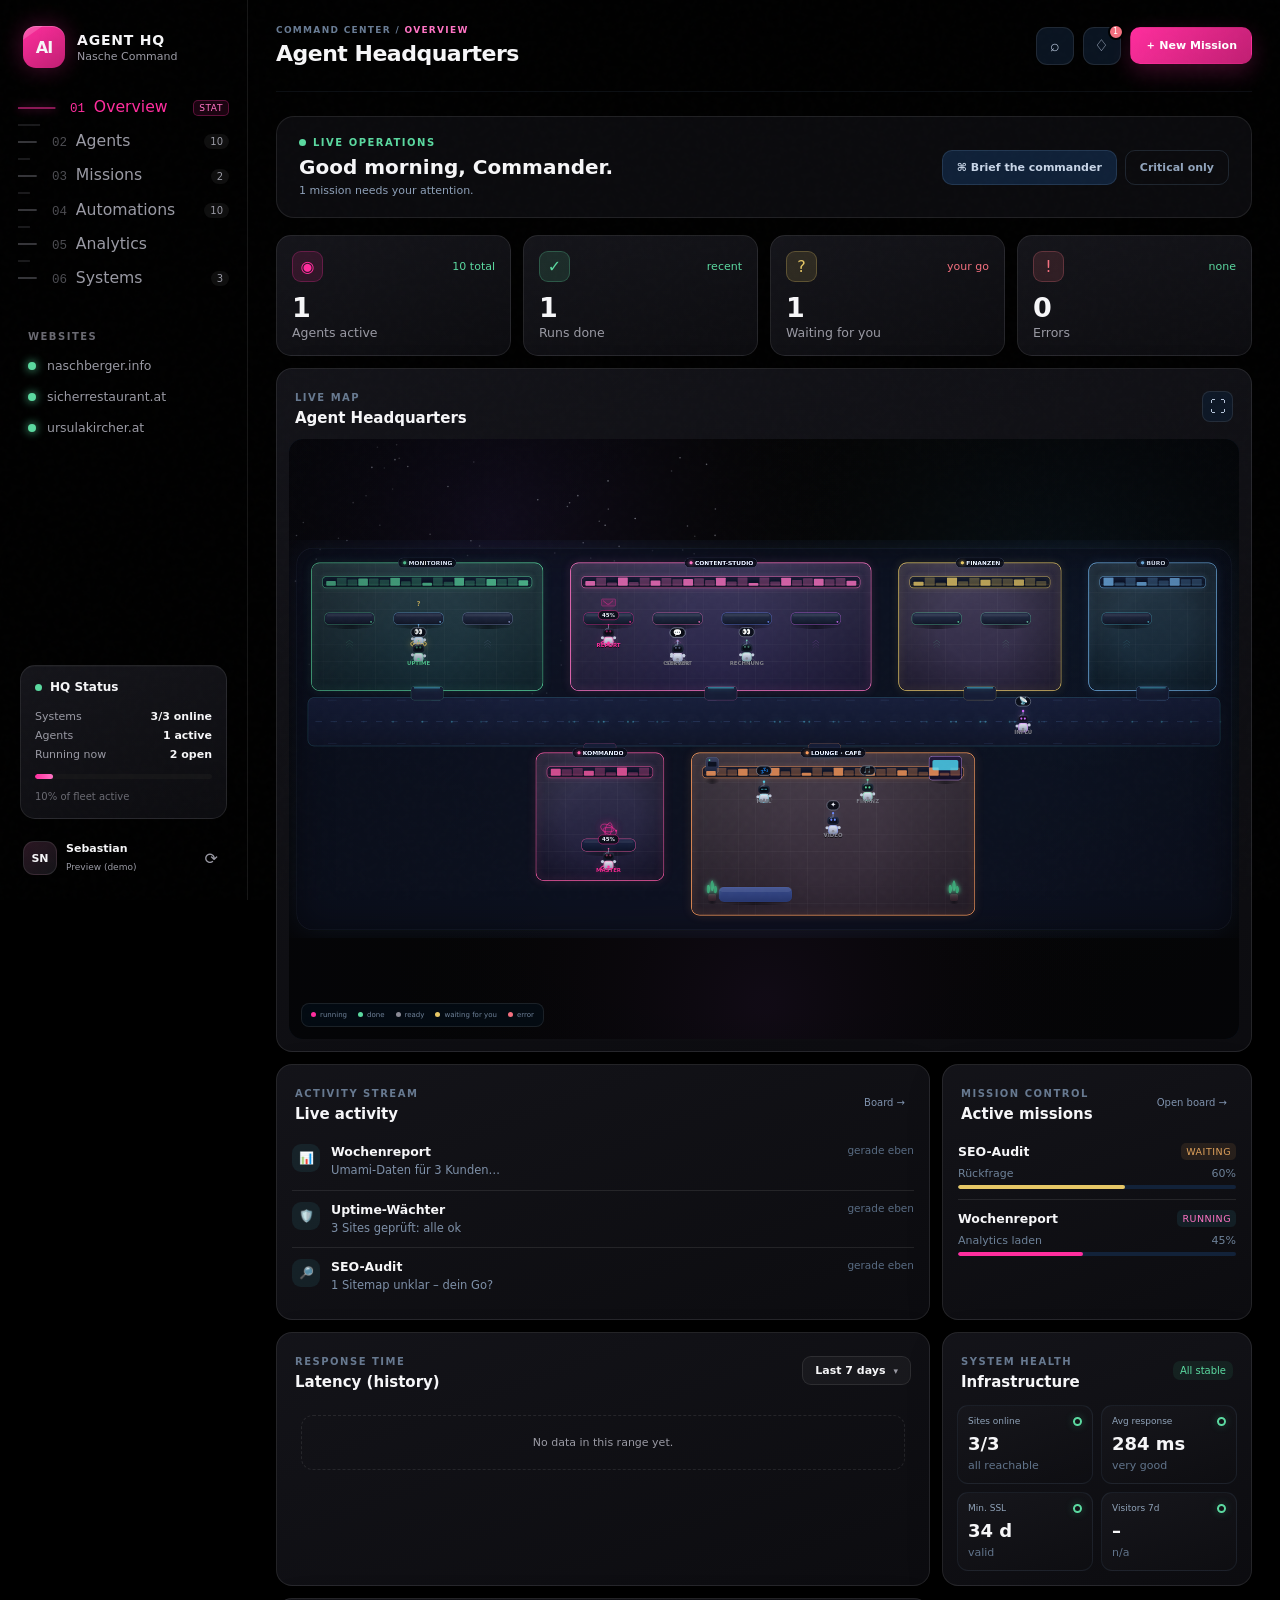
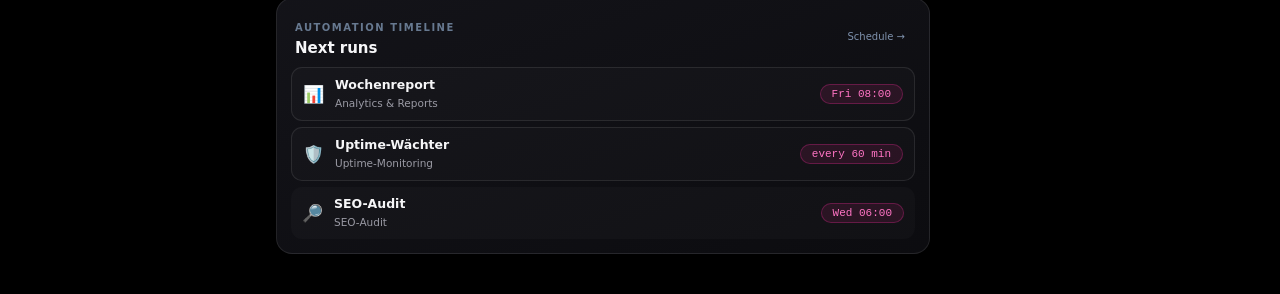
==== commit b6d0b91a: "Analytics: Tab "Server & Token" mit echter Token-Erfassung + Server-Verlauf Erfassung (läuft am Serv" ====
--- a/dashboard/index.html
+++ b/dashboard/index.html
@@ -212,15 +212,36 @@
 
       <!-- ANALYTICS -->
       <section class="view" id="analyticsView">
-        <div class="analytics-grid">
-          <section class="panel analytics-hero">
-            <div class="panel-header"><div><span class="eyebrow">WEBSITE INTELLIGENCE</span><h3>Traffic &amp; trend</h3></div><div class="ph-right"><div id="anRange"></div><span class="status-chip" id="analyticsRange">–</span></div></div>
-            <div class="analytics-kpis" id="analyticsKpis"></div>
-            <div class="bar-chart" id="barChart"></div>
-            <div class="chart-legend" id="barLegend"></div>
-          </section>
-          <section class="panel donut-panel"><div class="panel-header compact"><div><span class="eyebrow">TRAFFIC MIX</span><h3>Views by website</h3></div></div><div class="donut-wrap"><div class="donut" id="donut"><div><strong id="donutTotal">–</strong><span>Views</span></div></div><div class="donut-legend" id="donutLegend"></div></div></section>
+        <div class="an-toolbar">
+          <div><span class="eyebrow" id="anEyebrow">WEBSITE INTELLIGENCE</span><h3 class="an-title" id="anTitle">Umami traffic report</h3></div>
+          <div class="ph-right"><div id="anRange"></div><span class="status-chip" id="analyticsRange">–</span></div>
+        </div>
+        <div class="an-tabs" role="tablist">
+          <button class="an-tab-btn active" data-antab="website" role="tab" aria-selected="true"><span class="an-tab-ic">🌐</span>Website</button>
+          <button class="an-tab-btn" data-antab="server" role="tab" aria-selected="false"><span class="an-tab-ic">🖥️</span>Server &amp; Token</button>
+        </div>
+
+        <!-- TAB: WEBSITE -->
+        <div class="an-tabpane active" id="anTabWebsite">
+          <div class="analytics-kpis" id="analyticsKpis"></div>
+          <section class="panel trend-panel">
+            <div class="panel-header compact"><div><span class="eyebrow">OVER TIME</span><h3>Pageviews &amp; visitors</h3></div><div class="chart-legend inline" id="trendLegend"></div></div>
+            <div class="trend-chart" id="trendChart"></div>
+          </section>
+          <div class="analytics-grid mix">
+            <section class="panel bars-panel">
+              <div class="panel-header compact"><div><span class="eyebrow">THIS VS LAST PERIOD</span><h3>Pageviews by website</h3></div><div class="chart-legend inline" id="barLegend"></div></div>
+              <div class="bar-chart" id="barChart"></div>
+            </section>
+            <section class="panel donut-panel"><div class="panel-header compact"><div><span class="eyebrow">TRAFFIC MIX</span><h3>Views by website</h3></div></div><div class="donut-wrap"><div class="donut" id="donut"><div><strong id="donutTotal">–</strong><span>Views</span></div></div><div class="donut-legend" id="donutLegend"></div></div></section>
+          </div>
           <section class="panel table-panel wide"><div class="panel-header compact"><div><span class="eyebrow">PER WEBSITE</span><h3>Breakdown</h3></div></div><div class="analytics-table" id="analyticsTable"></div></section>
+          <div class="breakdown-grid" id="breakdownGrid"></div>
+        </div>
+
+        <!-- TAB: SERVER & TOKEN -->
+        <div class="an-tabpane" id="anTabServer">
+          <div id="serverTokens"></div>
         </div>
       </section>
 
--- a/dashboard/styles.css
+++ b/dashboard/styles.css
@@ -548,3 +548,163 @@
 .status-banner{background:#0b0b0e;border-color:var(--panel-border)}
 .status-banner:before{display:none}
 .metric-card:after{display:none}
+
+/* ==================================================================
+   Runde 14 — Website-Intelligence (voller Umami-Report) + Dokumente
+   + Missions/Automations aufgeraeumt
+   ================================================================== */
+
+/* --- Analytics: Kopf + KPI-Leiste --- */
+.an-toolbar{display:flex;justify-content:space-between;align-items:flex-end;gap:12px;margin:2px 2px 14px;flex-wrap:wrap}
+.an-title{font-size:19px;margin:5px 0 0;letter-spacing:-.3px}
+.analytics-kpis{grid-template-columns:repeat(auto-fit,minmax(132px,1fr));margin-bottom:12px}
+.analytics-kpi{display:flex;flex-direction:column;gap:2px}
+.analytics-kpi .chg.up{color:var(--green)}.analytics-kpi .chg.down{color:var(--red)}.analytics-kpi .chg.flat{color:var(--muted-2)}
+
+/* --- Trend-Chart (Pageviews-Flaeche + Visitors-Linie) --- */
+.trend-panel{margin-bottom:12px}
+.trend-chart{padding:10px 12px 6px;min-height:190px}
+.chart-legend.inline{padding:0;gap:14px;justify-content:flex-end;font-size:10px}
+.chart-legend.inline i{width:14px;height:3px;border-radius:2px;margin-right:6px}
+
+/* --- Bars vs. Donut nebeneinander --- */
+.analytics-grid.mix{grid-template-columns:minmax(0,1.55fr) minmax(260px,.7fr);margin-bottom:12px}
+.bars-panel{min-height:260px}
+.bar.cur{background:linear-gradient(180deg,#4fb0ea,#2f7fc4)}
+.bar.prev{background:linear-gradient(180deg,#46587a,#2f3d55)}
+.bar-group{cursor:default}
+.bar-val{font-size:11px;font-family:ui-monospace,monospace;color:#dbe7f6;font-variant-numeric:tabular-nums;order:-1}
+.bar-group:hover .bar-val{color:#fff}
+
+/* --- Breakdown-Karten (Top pages / sources / browsers / os / devices / countries) --- */
+.breakdown-grid{display:grid;grid-template-columns:repeat(auto-fill,minmax(300px,1fr));gap:12px;margin-top:12px}
+.bd-card{padding:14px 15px 15px}
+.bd-head{display:flex;align-items:center;justify-content:space-between;margin-bottom:11px}
+.bd-head .eyebrow{color:#8ba0bb;letter-spacing:1px}
+.bd-head small{font-size:10px;color:var(--muted-2);font-family:ui-monospace,monospace;background:rgba(255,255,255,.05);border-radius:7px;padding:1px 7px}
+.bd-list{display:flex;flex-direction:column;gap:3px}
+.bl-row{position:relative;display:flex;align-items:center;gap:10px;padding:7px 10px;border-radius:8px;overflow:hidden;isolation:isolate}
+.bl-row:hover{background:rgba(255,255,255,.03)}
+.bl-fill{position:absolute;left:0;top:0;bottom:0;z-index:-1;border-radius:8px;background:linear-gradient(90deg,rgba(57,135,229,.16),rgba(90,163,240,.5))}
+.bl-label{flex:1;min-width:0;font-size:12px;color:#d7e2f1;white-space:nowrap;overflow:hidden;text-overflow:ellipsis}
+.bl-val{font-size:12px;font-family:ui-monospace,monospace;color:#fff;font-variant-numeric:tabular-nums}
+.bd-empty{font-size:11px;color:var(--muted);padding:8px 10px;margin:0}
+
+/* --- Dokumente pro Bot (Drawer) + robuste Outputs --- */
+.drawer-sec-head{display:flex;align-items:baseline;justify-content:space-between;gap:8px}
+.doc-count{font-size:10px;color:var(--muted-2);font-family:ui-monospace,monospace}
+.doc-list{display:flex;flex-direction:column;gap:5px;margin-top:4px}
+.doc-row{display:flex;align-items:center;gap:9px;padding:8px 10px;border:1px solid var(--panel-border);border-radius:9px;background:rgba(255,255,255,.025);text-decoration:none;color:inherit;transition:border-color .15s,background .15s}
+a.doc-row:hover{border-color:rgba(84,226,255,.45);background:rgba(84,226,255,.06)}
+.doc-row.is-static{cursor:default}
+.doc-ic{font-size:14px;flex:0 0 auto}
+.doc-name{flex:1;min-width:0;font-size:12px;color:#dbe4f2;white-space:nowrap;overflow:hidden;text-overflow:ellipsis}
+.doc-meta{font-size:9px;color:var(--muted-2);font-family:ui-monospace,monospace;white-space:nowrap}
+.doc-go{color:var(--accent-2);font-size:12px;flex:0 0 auto}
+.doc-empty{font-size:11px;color:var(--muted);margin:2px 0 0}
+
+/* --- Missions: klarere Karten, farbiger Anker, ruhigeres Raster --- */
+.mc-wrap{gap:26px}
+.mc-grid{grid-template-columns:repeat(auto-fill,minmax(280px,1fr));gap:13px}
+.mc-card{background:linear-gradient(160deg,rgba(15,30,50,.92),rgba(8,19,33,.9));padding:14px 15px 15px;border-radius:15px}
+.mc-card:hover{border-color:color-mix(in srgb,var(--agent-color,var(--accent)) 45%,transparent)}
+.mc-ico{width:34px;height:34px;border-radius:10px;display:grid;place-items:center;font-size:17px;background:color-mix(in srgb,var(--agent-color,var(--accent)) 15%,transparent);border:1px solid color-mix(in srgb,var(--agent-color,var(--accent)) 30%,transparent)}
+.mc-head h3{letter-spacing:-.2px}
+.mc-section>.mc-head{border-bottom:1px solid rgba(137,164,201,.1);padding-bottom:8px}
+
+/* --- Automations: aufgeraeumte Zeilen-Karten --- */
+.auto-cards{grid-template-columns:repeat(auto-fill,minmax(340px,1fr));gap:12px}
+.auto-card{position:relative;padding:0;overflow:hidden;background:linear-gradient(160deg,rgba(15,30,50,.9),rgba(8,19,33,.88));gap:0}
+.auto-top{padding:13px 15px 11px;border-bottom:1px solid rgba(137,164,201,.1);gap:11px}
+.auto-ico{width:32px;height:32px;border-radius:9px;display:grid;place-items:center;font-size:16px;background:rgba(255,255,255,.04)}
+.auto-field{padding:12px 15px 4px}
+.auto-flags{padding:8px 15px 14px;gap:10px 14px;border-top:1px solid rgba(137,164,201,.07);margin-top:4px}
+.auto-status{font-size:10px}
+.mini-run{width:28px;height:28px;border-radius:8px;border:1px solid rgba(84,226,255,.35);background:rgba(84,226,255,.08);color:var(--accent-2);cursor:pointer;font-size:11px;transition:.15s}
+.mini-run:hover{background:rgba(84,226,255,.16)}
+.mini-run:disabled{opacity:.4;cursor:not-allowed}
+
+/* --- Strukturierte Detail-Karten im Bot-Drawer --- */
+.det-list{display:flex;flex-direction:column;gap:8px;margin-top:5px}
+.det-card{border:1px solid var(--panel-border);background:rgba(255,255,255,.022);border-radius:12px;padding:11px 13px}
+.det-card.det-plain{font-size:12px;color:#cdd8e8;line-height:1.5}
+.det-head{display:flex;align-items:center;gap:9px;margin-bottom:8px}
+.det-dot{width:10px;height:10px;border-radius:50%;flex:0 0 auto}
+.det-head strong{font-size:13px;flex:1;min-width:0;white-space:nowrap;overflow:hidden;text-overflow:ellipsis}
+.det-badge{font-size:9px;text-transform:uppercase;letter-spacing:.6px;font-weight:800;border:1px solid var(--muted-2);color:var(--muted);border-radius:20px;padding:2px 9px;white-space:nowrap}
+.det-chips{display:flex;flex-wrap:wrap;gap:6px;margin-bottom:8px}
+.det-chips:last-child{margin-bottom:0}
+.det-chip{font-size:11px;color:#cdd9ea;background:rgba(255,255,255,.05);border-radius:7px;padding:3px 9px}
+.det-chip b{color:var(--muted-2);font-weight:700;margin-right:6px;text-transform:uppercase;font-size:9px;letter-spacing:.4px}
+.det-top{margin:0;padding-left:17px;display:flex;flex-direction:column;gap:5px}
+.det-top li{font-size:12px;color:#bccadd;line-height:1.5}
+.det-top li::marker{color:var(--accent-2)}
+.drawer-log{font-size:11.5px;line-height:1.6;max-height:280px}
+
+/* --- Analytics-Tabs (Website / Server & Token) --- */
+.an-tabs{display:flex;gap:6px;margin:0 2px 16px;border-bottom:1px solid rgba(137,164,201,.12);padding-bottom:0}
+.an-tab-btn{appearance:none;border:0;background:transparent;color:var(--muted);font-size:12px;font-weight:700;letter-spacing:.2px;cursor:pointer;padding:10px 14px 12px;border-bottom:2px solid transparent;margin-bottom:-1px;display:flex;align-items:center;gap:8px;transition:color .16s,border-color .16s}
+.an-tab-btn:hover{color:#cad6e7}
+.an-tab-btn.active{color:#fff;border-bottom-color:var(--accent)}
+.an-tab-btn .an-tab-ic{font-size:14px}
+.an-tabpane{display:none}
+.an-tabpane.active{display:block;animation:fadeIn .28s ease}
+
+/* --- Server & Token: gemeinsame Bausteine --- */
+.st-sec-head{display:flex;justify-content:space-between;align-items:flex-end;gap:12px;margin:20px 2px 12px;flex-wrap:wrap}
+.st-sec-head:first-child{margin-top:4px}
+.st-sec-head h3{font-size:15px;margin:4px 0 0;letter-spacing:-.2px}
+.st-demo{font-size:9px;font-weight:800;letter-spacing:.6px;text-transform:uppercase;color:var(--yellow);background:rgba(248,212,92,.1);border:1px solid rgba(248,212,92,.25);border-radius:7px;padding:3px 8px}
+.st-charts{display:grid;grid-template-columns:1.6fr 1fr 1fr;gap:12px;padding:4px 14px 16px}
+.st-chart{border:1px solid var(--panel-border);background:rgba(255,255,255,.02);border-radius:13px;padding:10px 12px 6px}
+.st-chart-h{display:flex;align-items:center;justify-content:space-between;gap:8px;margin-bottom:2px}
+.st-chart .trend-chart{height:172px;padding:6px 2px 2px}
+.srv-chips{display:flex;flex-wrap:wrap;gap:6px}
+.srv-cols{display:grid;grid-template-columns:repeat(3,1fr);gap:12px;padding:2px 16px 12px}
+.srv-col .srv-lbl{font-size:10px;color:var(--muted-2);text-transform:uppercase;letter-spacing:.6px;margin-bottom:7px;display:flex;align-items:center;gap:8px}
+.srv-chip{font-size:11px;color:#cdd9ea;background:rgba(255,255,255,.045);border:1px solid var(--panel-border);border-radius:7px;padding:3px 8px;display:inline-flex;align-items:center;gap:6px}
+.srv-chip i{width:7px;height:7px;border-radius:50%;background:var(--muted-2)}
+.srv-chip.ok i{background:var(--green)}.srv-chip.bad{border-color:rgba(255,107,125,.4)}.srv-chip.bad i{background:var(--red)}
+.srv-bk{font-size:10px;font-family:ui-monospace,monospace;padding:1px 7px;border-radius:6px;background:rgba(255,255,255,.05)}
+.srv-bk.ok{color:var(--green)}.srv-bk.bad{color:var(--red)}
+.srv-foot{font-size:10px;color:var(--muted-2);padding:2px 16px 14px}
+.srv-empty{font-size:12px;color:var(--muted);padding:18px 16px;line-height:1.6}
+
+/* --- Token: KPI + Chart-Modus-Umschalter --- */
+.seg-toggle{display:inline-flex;border:1px solid var(--panel-border);border-radius:9px;overflow:hidden;background:#0a192a}
+.seg-toggle button{appearance:none;border:0;background:transparent;color:#71839d;font-size:10px;font-weight:700;padding:7px 12px;cursor:pointer;transition:.15s}
+.seg-toggle button:hover{color:#c8d5e7}
+.seg-toggle button.active{background:#1b2c46;color:#e5ecf7}
+.tok-main{min-height:250px}
+.tok-chart{padding:10px 14px 14px}
+.tok-chart svg{width:100%;height:auto;display:block;overflow:visible}
+.tok-chart .gl{stroke:rgba(137,164,201,.12);stroke-width:1;vector-effect:non-scaling-stroke}
+.tok-chart .gt{fill:var(--muted-2);font-size:10px;font-family:ui-monospace,monospace}
+.tok-chart .hv{fill:transparent;cursor:crosshair}
+.tok-chart .hv:hover{fill:rgba(255,255,255,.05)}
+
+/* --- Token: horizontale Balken pro Agent (Liste + Graph in einem) --- */
+.tb-list{display:flex;flex-direction:column;gap:5px;padding:8px 14px 14px}
+.tb-row{display:grid;grid-template-columns:minmax(120px,1.1fr) minmax(90px,2fr) auto;gap:12px;align-items:center}
+.tb-label{display:flex;align-items:center;gap:8px;font-size:12px;color:#d7e2f1;min-width:0;white-space:nowrap;overflow:hidden;text-overflow:ellipsis}
+.tb-label i{width:9px;height:9px;border-radius:3px;flex:0 0 auto}
+.tb-track{height:12px;border-radius:6px;background:rgba(255,255,255,.05);overflow:hidden}
+.tb-fill{display:block;height:100%;border-radius:6px;transition:width .5s}
+.tb-val{font-size:12px;font-family:ui-monospace,monospace;color:#fff;font-variant-numeric:tabular-nums;text-align:right;white-space:nowrap}
+.tb-val small{display:block;font-size:10px;color:var(--muted-2);font-weight:400}
+
+/* --- Datentabelle (Token pro Agent / letzte Läufe) --- */
+.dtbl{padding:2px 14px 14px;display:flex;flex-direction:column;gap:4px;overflow-x:auto}
+.dtbl-head,.dtbl-row{display:grid;gap:10px;align-items:center;min-width:520px}
+.dtbl-head{font-size:9px;letter-spacing:.5px;text-transform:uppercase;color:var(--muted-2);padding:4px 10px}
+.dtbl-head span:not(:first-child),.dtbl-row span:not(.dtbl-name){text-align:right}
+.dtbl-row{background:rgba(255,255,255,.025);border:1px solid var(--panel-border);border-radius:10px;padding:9px 10px}
+.dtbl-row span:not(.dtbl-name){font-family:ui-monospace,monospace;font-size:12px;font-variant-numeric:tabular-nums}
+.dtbl-name{display:flex;align-items:center;gap:9px;min-width:0;font-size:12px}
+.dtbl-name i{width:9px;height:9px;border-radius:3px;flex:0 0 auto}
+.dtbl-name small{color:var(--muted-2)}
+.st-grid2{display:grid;grid-template-columns:minmax(0,1.5fr) minmax(260px,.8fr);gap:12px}
+
+@media(max-width:1100px){.st-charts{grid-template-columns:1fr 1fr}}
+@media(max-width:900px){.analytics-grid.mix{grid-template-columns:1fr}.breakdown-grid{grid-template-columns:1fr 1fr}.st-charts{grid-template-columns:1fr}.srv-cols{grid-template-columns:1fr}.st-grid2{grid-template-columns:1fr}}
+@media(max-width:640px){.breakdown-grid{grid-template-columns:1fr}.an-toolbar{align-items:flex-start}.an-tab-btn{padding:9px 10px}}
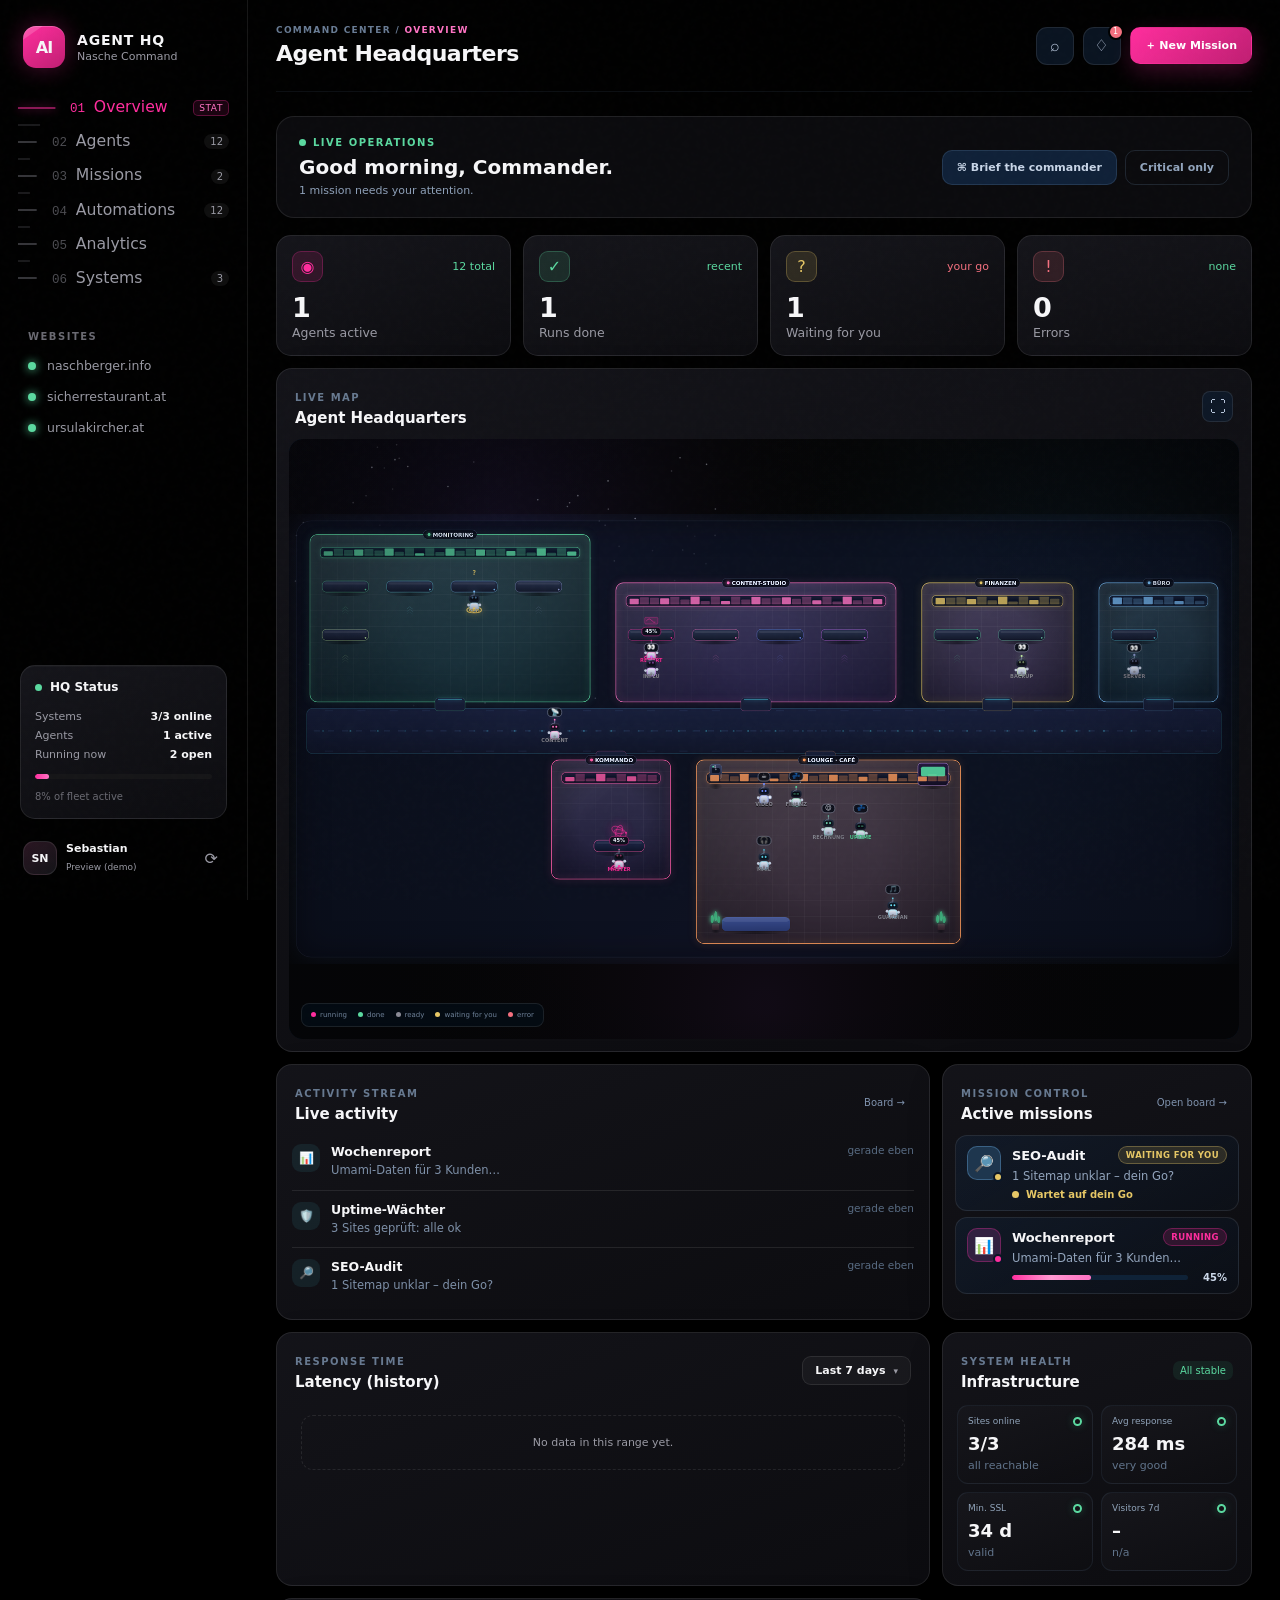
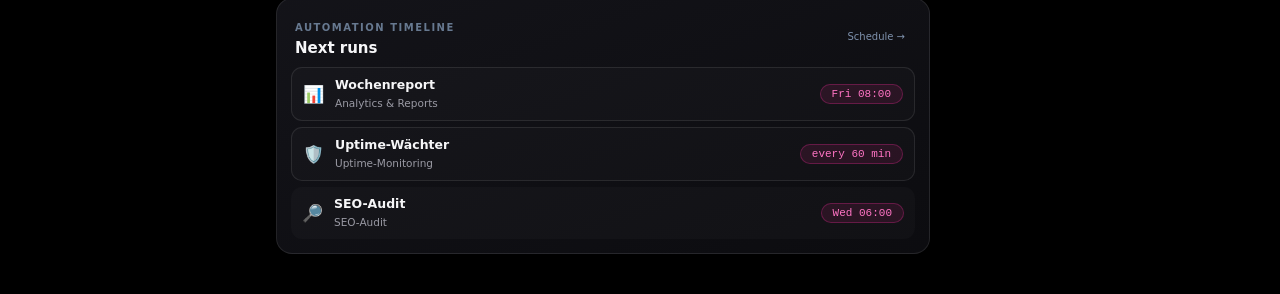
==== commit ff5bf96e: "Analytics: Website-Dropdown (einzelne Site oder alle) Server gibt pro Site jetzt series + breakdowns" ====
--- a/dashboard/index.html
+++ b/dashboard/index.html
@@ -214,7 +214,7 @@
       <section class="view" id="analyticsView">
         <div class="an-toolbar">
           <div><span class="eyebrow" id="anEyebrow">WEBSITE INTELLIGENCE</span><h3 class="an-title" id="anTitle">Umami traffic report</h3></div>
-          <div class="ph-right"><div id="anRange"></div><span class="status-chip" id="analyticsRange">–</span></div>
+          <div class="ph-right"><select class="period-select" id="anSiteSel" aria-label="Website auswählen"></select><div id="anRange"></div><span class="status-chip" id="analyticsRange">–</span></div>
         </div>
         <div class="an-tabs" role="tablist">
           <button class="an-tab-btn active" data-antab="website" role="tab" aria-selected="true"><span class="an-tab-ic">🌐</span>Website</button>
--- a/dashboard/styles.css
+++ b/dashboard/styles.css
@@ -31,7 +31,35 @@
 .nav-stack{display:grid;gap:5px}.nav-item,.workspace-item{width:100%;border:0;background:transparent;display:flex;align-items:center;gap:11px;color:#8392aa;border-radius:11px;padding:10px 11px;cursor:pointer;text-align:left;transition:.2s}.nav-item:hover,.workspace-item:hover{background:rgba(255,255,255,.045);color:#dfe8f7}.nav-item.active{background:linear-gradient(90deg,rgba(255,46,158,.18),rgba(84,226,255,.035));color:#fff;box-shadow:inset 3px 0 0 var(--accent)}.nav-icon{width:20px;text-align:center;font-size:17px}.nav-pill{margin-left:auto;font-size:9px;color:var(--green);border:1px solid rgba(70,230,163,.26);background:rgba(70,230,163,.08);padding:2px 5px;border-radius:5px;letter-spacing:.6px}.nav-count{margin-left:auto;font-size:10px;color:#b9c4d6;background:#152338;padding:2px 6px;border-radius:8px}.sidebar-section{margin-top:27px}.sidebar-label,.eyebrow{font-size:9px;letter-spacing:1.5px;font-weight:800;color:#677990}.sidebar-label{padding-left:10px;margin-bottom:8px}.workspace-item{font-size:12px;padding:8px 10px}.workspace-item.selected{color:#dce7f7}.dot{width:8px;height:8px;border-radius:50%}.dot.violet{background:#ff74c4;box-shadow:0 0 10px #ff74c4}.dot.aqua{background:#55dff6}.dot.orange{background:#ffab5c}.sidebar-spacer{flex:1}.system-card{border:1px solid var(--panel-border);background:linear-gradient(150deg,rgba(18,35,59,.72),rgba(8,20,34,.85));border-radius:15px;padding:14px;margin:10px 2px 15px;box-shadow:inset 0 1px rgba(255,255,255,.025)}.system-card-head{display:flex;align-items:center;gap:8px;font-size:12px;margin-bottom:13px}.pulse-dot{width:7px;height:7px;border-radius:50%;background:var(--green);box-shadow:0 0 0 0 rgba(70,230,163,.5);animation:pulse 2s infinite;display:inline-block}.mini-stat{display:flex;justify-content:space-between;font-size:10px;color:var(--muted);padding:3px 0}.mini-stat b{color:#cad6e7}.capacity{height:5px;border-radius:9px;background:#132136;margin:10px 0 6px;overflow:hidden}.capacity span{height:100%;display:block;background:linear-gradient(90deg,var(--accent),var(--accent-2));border-radius:inherit}.system-card small{color:var(--muted-2);font-size:9px}.profile-chip{display:flex;align-items:center;gap:9px;padding:7px 5px}.profile-chip .avatar{width:34px;height:34px;border-radius:11px;background:linear-gradient(145deg,#1c3853,#102337);display:grid;place-items:center;font-size:11px;font-weight:800;border:1px solid rgba(255,255,255,.08)}.profile-chip strong{display:block;font-size:11px}.profile-chip small{color:var(--muted);font-size:9px}.profile-chip button{margin-left:auto;border:0;background:transparent;color:var(--muted);cursor:pointer}
 .main-area{min-width:0;padding:0 28px 40px}.topbar{height:92px;display:flex;justify-content:space-between;align-items:center;border-bottom:1px solid rgba(122,148,182,.1);position:sticky;top:0;background:linear-gradient(180deg,rgba(5,13,24,.96),rgba(5,13,24,.82));backdrop-filter:blur(22px);z-index:15;margin-bottom:24px}.page-title p{margin:0 0 6px;font-size:9px;letter-spacing:1.3px;color:#697c95;font-weight:800}.page-title p span{color:var(--accent-2)}.page-title h1{font-size:22px;margin:0;letter-spacing:-.5px}.top-actions{display:flex;align-items:center;gap:9px}.icon-button{width:38px;height:38px;border:1px solid var(--panel-border);border-radius:11px;background:rgba(15,29,47,.72);display:grid;place-items:center;cursor:pointer;color:#b6c4d9;position:relative;transition:.2s}.icon-button:hover{transform:translateY(-1px);border-color:rgba(255,46,158,.4);color:white}.icon-button.small{width:31px;height:31px;border-radius:8px}.notification span{position:absolute;top:-4px;right:-4px;background:var(--red);color:white;font-size:8px;width:16px;height:16px;border-radius:8px;display:grid;place-items:center;border:2px solid var(--bg)}.primary-button,.secondary-button,.ghost-button{border-radius:10px;padding:10px 14px;border:1px solid transparent;font-size:11px;font-weight:700;cursor:pointer;transition:.2s}.primary-button{background:linear-gradient(135deg,var(--accent),#c01f72);box-shadow:0 8px 25px rgba(255,46,158,.23);color:white}.primary-button:hover{transform:translateY(-1px);box-shadow:0 11px 30px rgba(255,46,158,.32)}.secondary-button{background:#102138;border-color:rgba(120,160,200,.18);color:#c8d5e7}.ghost-button{background:transparent;border-color:rgba(120,160,200,.18);color:#92a5bd}.text-button{background:transparent;border:0;color:#7f92ad;font-size:10px;cursor:pointer}.text-button:hover{color:var(--accent-2)}
 .view{display:none}.view.active{display:block;animation:fadeIn .28s ease}.status-banner{border:1px solid rgba(126,156,194,.12);border-radius:18px;padding:20px 22px;display:flex;align-items:center;justify-content:space-between;background:linear-gradient(115deg,rgba(25,43,71,.82),rgba(10,23,40,.75) 48%,rgba(75,49,149,.18));position:relative;overflow:hidden;margin-bottom:17px}.status-banner:before{content:"";position:absolute;width:280px;height:280px;border:1px solid rgba(84,226,255,.08);border-radius:50%;right:-80px;top:-150px;box-shadow:0 0 70px rgba(84,226,255,.04)}.status-banner h2{font-size:20px;margin:7px 0 5px}.status-banner p{color:#8ea0b8;font-size:11px;margin:0}.status-banner .eyebrow{display:flex;align-items:center;gap:7px;color:var(--green)}.banner-actions{display:flex;gap:8px;z-index:1}.metric-grid{display:grid;grid-template-columns:repeat(4,1fr);gap:12px;margin-bottom:12px}.metric-card{border:1px solid var(--panel-border);background:linear-gradient(155deg,rgba(14,30,50,.9),rgba(8,20,35,.8));border-radius:15px;padding:15px;min-height:100px;position:relative;overflow:hidden}.metric-card:after{content:"";position:absolute;width:55px;height:55px;border-radius:50%;background:var(--metric-color);filter:blur(35px);right:-10px;top:-10px;opacity:.28}.metric-top{display:flex;justify-content:space-between;align-items:center}.metric-icon{width:31px;height:31px;border-radius:9px;display:grid;place-items:center;background:color-mix(in srgb,var(--metric-color) 13%, transparent);color:var(--metric-color);border:1px solid color-mix(in srgb,var(--metric-color) 25%, transparent);font-size:14px}.metric-change{font-size:9px;color:var(--green)}.metric-change.down{color:var(--red)}.metric-card strong{font-size:24px;display:block;margin-top:10px;letter-spacing:-.7px}.metric-card p{font-size:10px;color:var(--muted);margin:2px 0 0}.dashboard-grid{display:grid;grid-template-columns:minmax(0,1.75fr) minmax(310px,.75fr);gap:12px}.panel{border:1px solid var(--panel-border);background:linear-gradient(150deg,rgba(11,25,43,.9),rgba(7,18,32,.84));border-radius:var(--radius);box-shadow:0 12px 40px rgba(0,0,0,.11);overflow:hidden}.panel-header{display:flex;justify-content:space-between;align-items:center;padding:17px 18px 12px}.panel-header.compact{padding-bottom:8px}.panel-header h3{margin:4px 0 0;font-size:14px}.hq-panel{grid-row:span 2}.map-tools{display:flex;gap:4px}.segmented{font-size:9px;padding:7px 9px;border:0;background:#0a192a;color:#71839d;cursor:pointer}.segmented:first-child{border-radius:8px 0 0 8px}.segmented:nth-last-child(2){border-radius:0 8px 8px 0}.segmented.active{background:#1b2c46;color:#e5ecf7}.hq-map{height:470px;margin:0 12px 12px;border-radius:14px;overflow:hidden;position:relative;background:linear-gradient(160deg,#111f32,#071525 65%,#091a2d);perspective:900px;isolation:isolate}.hq-map:before{content:"";position:absolute;inset:0;background:radial-gradient(circle at 50% 45%,rgba(84,226,255,.07),transparent 35%),linear-gradient(rgba(5,12,23,.22),rgba(5,12,23,.2));z-index:-1}.map-grid{position:absolute;width:740px;height:740px;left:50%;top:46%;transform:translate(-50%,-50%) rotateX(60deg) rotateZ(-45deg);background-image:linear-gradient(rgba(119,151,189,.07) 1px,transparent 1px),linear-gradient(90deg,rgba(119,151,189,.07) 1px,transparent 1px);background-size:30px 30px;border:1px solid rgba(114,149,186,.06);border-radius:35px}.runway{position:absolute;height:28px;background:linear-gradient(90deg,rgba(5,12,21,.05),rgba(24,43,64,.94),rgba(5,12,21,.05));border-top:1px dashed rgba(98,136,173,.2);border-bottom:1px dashed rgba(98,136,173,.18);color:#3e5876;font-size:7px;letter-spacing:2px;text-align:center;line-height:28px;transform:rotate(-26deg)}.runway-a{width:670px;left:2%;top:62%}.runway-b{width:560px;left:36%;top:35%;transform:rotate(26deg)}.building{position:absolute;filter:drop-shadow(0 18px 14px rgba(0,0,0,.35));cursor:pointer;transition:.25s}.building:hover{transform:translateY(-5px);filter:drop-shadow(0 22px 16px rgba(0,0,0,.45))}.building-roof{height:42px;transform:skewY(-28deg);transform-origin:left bottom;background:linear-gradient(145deg,#304a68,#182e4a);border:1px solid rgba(160,197,231,.18);position:relative;z-index:2;display:flex;align-items:center;justify-content:center}.building-roof:after{content:"";position:absolute;inset:5px;border:1px solid rgba(84,226,255,.17)}.building-roof span{font-size:7px;letter-spacing:1px;color:#8badca;transform:skewY(28deg);z-index:2;font-weight:800}.building-front{height:52px;background:linear-gradient(90deg,#10253d,#1b3552);border-left:1px solid rgba(255,255,255,.08);border-bottom:4px solid #081522;position:relative}.command-building{width:140px;left:42%;top:24%}.command-building .building-roof{background:linear-gradient(145deg,#c01f72,#28385f)}.windows{position:absolute;left:15px;right:15px;top:12px;height:20px;background:repeating-linear-gradient(90deg,rgba(84,226,255,.72) 0 10px,#102438 10px 15px);box-shadow:0 0 16px rgba(84,226,255,.2)}.server-building{width:115px;left:18%;top:39%}.studio-building{width:130px;left:64%;top:48%}.market-building{width:115px;left:70%;top:20%}.vault-building{width:105px;left:25%;top:67%}.test-building{width:105px;left:50%;top:70%}.server-lights{height:22px;width:76px;position:absolute;left:18px;top:12px;background:repeating-linear-gradient(0deg,#142a40 0 5px,transparent 5px 7px),repeating-linear-gradient(90deg,var(--green) 0 3px,transparent 3px 13px);opacity:.9}.studio-light{width:55px;height:24px;border-radius:6px;background:linear-gradient(135deg,rgba(255,107,125,.8),rgba(255,46,158,.7));position:absolute;top:12px;left:37px;box-shadow:0 0 18px rgba(160,86,233,.28)}.antenna{position:absolute;font-size:28px;color:var(--accent-2);top:4px;left:44px;text-shadow:0 0 14px rgba(84,226,255,.4)}.vault-door,.test-screen{position:absolute;width:33px;height:33px;border-radius:50%;left:36px;top:7px;border:2px solid #4d6a8b;display:grid;place-items:center;color:#8fafcf}.test-screen{border-radius:6px;background:rgba(70,230,163,.14);color:var(--green);border-color:rgba(70,230,163,.3)}.radar-dish{position:absolute;left:11%;top:17%;width:54px;height:54px;border:2px solid #405977;border-radius:50%;transform:rotate(-24deg);border-left-color:transparent;box-shadow:inset -10px -5px rgba(70,100,132,.25)}.radar-dish:after{content:"";position:absolute;width:3px;height:39px;background:#405977;left:25px;top:39px}.radar-dish span{position:absolute;width:5px;height:5px;background:var(--accent-2);border-radius:50%;left:25px;top:24px;box-shadow:0 0 16px var(--accent-2);animation:radar 2.4s infinite}.energy-core{position:absolute;left:46%;top:47%;width:64px;height:64px;border:1px solid rgba(84,226,255,.25);border-radius:50%;display:grid;place-items:center;background:rgba(5,18,31,.7);box-shadow:0 0 34px rgba(84,226,255,.13)}.energy-core div{width:28px;height:28px;background:radial-gradient(circle,#fff 0,#62ecff 25%,#4261db 60%,transparent 65%);animation:core 2s infinite}.energy-core span{position:absolute;bottom:-14px;font-size:6px;letter-spacing:1px;color:#4e7895}.drone{position:absolute;color:#69e4ff;text-shadow:0 0 12px #54e2ff;animation:float 3s ease-in-out infinite;font-size:12px}.drone:after{content:"";position:absolute;width:25px;height:1px;background:linear-gradient(90deg,transparent,rgba(84,226,255,.35));left:-22px;top:9px}.drone-1{left:38%;top:14%}.drone-2{left:84%;top:62%;animation-delay:-1.2s}.agent-bot{position:absolute;width:38px;height:45px;cursor:pointer;transition:.2s;z-index:5}.agent-bot:hover{transform:scale(1.15);z-index:8}.bot-head{position:absolute;width:25px;height:20px;left:7px;top:2px;border-radius:8px 8px 6px 6px;background:linear-gradient(145deg,#d6e5f4,#8099b3);border:2px solid #172b3e;box-shadow:0 4px 8px rgba(0,0,0,.3)}.bot-head:before,.bot-head:after{content:"";position:absolute;width:4px;height:4px;border-radius:50%;background:var(--bot-color);top:7px;box-shadow:0 0 7px var(--bot-color)}.bot-head:before{left:5px}.bot-head:after{right:5px}.bot-antenna{position:absolute;width:2px;height:8px;background:#738aa1;left:19px;top:-6px}.bot-antenna:after{content:"";width:5px;height:5px;border-radius:50%;background:var(--bot-color);position:absolute;left:-1.5px;top:-3px;box-shadow:0 0 8px var(--bot-color)}.bot-body{position:absolute;width:29px;height:21px;left:5px;top:22px;border-radius:7px 7px 9px 9px;background:linear-gradient(145deg,#334e69,#142c44);border:1px solid #506c87}.bot-body:before{content:"";position:absolute;width:14px;height:5px;border-radius:5px;left:7px;top:5px;background:var(--bot-color);opacity:.7;box-shadow:0 0 8px var(--bot-color)}.bot-shadow{position:absolute;width:34px;height:9px;border-radius:50%;background:rgba(0,0,0,.35);left:2px;bottom:-3px;filter:blur(2px)}.bot-label{position:absolute;white-space:nowrap;background:rgba(4,11,19,.82);border:1px solid rgba(110,145,178,.17);font-size:7px;padding:3px 5px;border-radius:5px;left:50%;transform:translateX(-50%);top:47px;color:#a9bad0;opacity:0;transition:.2s}.agent-bot:hover .bot-label{opacity:1}.agent-bot.moving{animation:botMove 3.5s ease-in-out infinite}.agent-bot.issue .bot-head{border-color:rgba(255,107,125,.55)}.map-legend{position:absolute;bottom:12px;left:12px;background:rgba(5,13,23,.78);backdrop-filter:blur(8px);border:1px solid var(--panel-border);border-radius:8px;padding:7px 9px;display:flex;gap:11px;font-size:7px;color:#6f829a}.legend-dot{width:5px;height:5px;border-radius:50%;display:inline-block;margin-right:4px}.legend-dot.active{background:var(--green)}.legend-dot.idle{background:#6f849b}.legend-dot.issue{background:var(--red)}
-.activity-list{padding:2px 15px 14px;max-height:375px;overflow:auto}.activity-item{display:grid;grid-template-columns:30px 1fr auto;gap:9px;align-items:start;padding:11px 0;border-bottom:1px solid rgba(125,151,185,.08)}.activity-item:last-child{border-bottom:0}.activity-icon{width:28px;height:28px;border-radius:9px;background:rgba(84,226,255,.08);display:grid;place-items:center;font-size:12px}.activity-item strong{font-size:10px;display:block;margin-bottom:3px}.activity-item p{margin:0;font-size:9px;color:#7e90a8;line-height:1.45}.activity-item time{font-size:8px;color:#586b82}.mission-list{padding:2px 15px 15px}.mission-row{padding:10px 0;border-bottom:1px solid rgba(125,151,185,.08)}.mission-row:last-child{border:0}.mission-head{display:flex;align-items:center;justify-content:space-between}.mission-head strong{font-size:10px}.priority{font-size:7px;padding:3px 5px;border-radius:5px;text-transform:uppercase;letter-spacing:.5px}.priority.high{background:rgba(255,173,90,.1);color:var(--orange)}.priority.critical{background:rgba(255,107,125,.1);color:var(--red)}.priority.normal{background:rgba(84,226,255,.08);color:var(--accent-2)}.mission-meta{display:flex;justify-content:space-between;margin:7px 0 5px;font-size:8px;color:#6e8299}.progress{height:4px;background:#122239;border-radius:5px;overflow:hidden}.progress span{height:100%;display:block;border-radius:5px;background:linear-gradient(90deg,var(--accent),var(--accent-2))}.performance-panel,.health-panel,.schedule-panel{min-height:250px}.chart-summary{display:flex;justify-content:space-between;align-items:end;padding:5px 18px}.chart-summary strong{font-size:24px}.chart-summary span{display:block;color:var(--muted);font-size:9px;margin-top:2px}.trend{font-size:9px}.trend.positive{color:var(--green)}.line-chart{height:105px;padding:0 12px}.line-chart svg{width:100%;height:100%;overflow:visible}.chart-legend{display:flex;justify-content:space-between;padding:5px 18px 15px;font-size:8px;color:var(--muted)}.chart-legend i{display:inline-block;width:14px;height:2px;background:var(--accent-2);vertical-align:middle;margin-right:5px}.chart-legend b{color:#a9b7c9}.health-grid{display:grid;grid-template-columns:1fr 1fr;gap:8px;padding:6px 14px 14px}.health-card{background:rgba(15,31,51,.72);border:1px solid rgba(123,155,190,.1);border-radius:11px;padding:10px}.health-card .health-head{display:flex;justify-content:space-between;align-items:center}.health-card .health-head span{font-size:9px;color:#8fa2b8}.health-card b{display:block;font-size:14px;margin-top:7px}.health-card small{font-size:8px;color:#61748b}.ring{width:9px;height:9px;border-radius:50%;border:2px solid var(--green);box-shadow:0 0 8px rgba(70,230,163,.25)}.schedule-list{padding:2px 14px 14px}.schedule-row{display:grid;grid-template-columns:48px 1fr auto;gap:9px;align-items:center;padding:9px 0;border-bottom:1px solid rgba(125,151,185,.08)}.schedule-row:last-child{border:0}.schedule-time{font-size:10px;color:var(--accent-2);font-weight:800}.schedule-row strong{font-size:9px;display:block}.schedule-row small{font-size:8px;color:var(--muted)}.schedule-row .mini-agent{width:24px;height:24px;border-radius:7px;display:grid;place-items:center;background:#12263c;font-size:10px}
+.activity-list{padding:2px 15px 14px;max-height:375px;overflow:auto}.activity-item{display:grid;grid-template-columns:30px 1fr auto;gap:9px;align-items:start;padding:11px 0;border-bottom:1px solid rgba(125,151,185,.08)}.activity-item:last-child{border-bottom:0}.activity-icon{width:28px;height:28px;border-radius:9px;background:rgba(84,226,255,.08);display:grid;place-items:center;font-size:12px}.activity-item strong{font-size:10px;display:block;margin-bottom:3px}.activity-item p{margin:0;font-size:9px;color:#7e90a8;line-height:1.45}.activity-item time{font-size:8px;color:#586b82}.mission-list{display:flex;flex-direction:column;gap:6px;padding:4px 12px 14px}
+.mrow{--m-accent:var(--accent-2);--m-state:var(--accent-2);display:grid;grid-template-columns:34px minmax(0,1fr);gap:11px;align-items:start;width:100%;text-align:left;cursor:pointer;padding:10px 11px;border:1px solid var(--panel-border);border-radius:12px;background:linear-gradient(150deg,rgba(18,34,56,.5),rgba(9,20,34,.32));transition:border-color .18s,background .18s,transform .18s}
+.mrow:hover{transform:translateY(-1px);border-color:color-mix(in srgb,var(--m-accent) 44%,transparent);background:linear-gradient(150deg,rgba(22,41,66,.72),rgba(11,24,40,.5))}
+.mrow:focus-visible{outline:2px solid var(--m-accent);outline-offset:2px}
+.mrow-ava{position:relative;width:34px;height:34px;border-radius:10px;display:grid;place-items:center;font-size:16px;background:color-mix(in srgb,var(--m-accent) 15%,#0d1d2f);border:1px solid color-mix(in srgb,var(--m-accent) 30%,transparent)}
+.mrow-live{position:absolute;right:-3px;bottom:-3px;width:10px;height:10px;border-radius:50%;background:var(--m-state);border:2px solid #0a1626}
+.mrow--running .mrow-live{animation:mrowBlink 1.8s ease-in-out infinite}
+.mrow-main{min-width:0;display:flex;flex-direction:column;gap:4px}
+.mrow-top{display:flex;align-items:center;gap:8px}
+.mrow-top strong{font-size:12px;letter-spacing:-.1px;white-space:nowrap;overflow:hidden;text-overflow:ellipsis}
+.mrow-chip{margin-left:auto;flex:none;font-size:8px;font-weight:800;letter-spacing:.4px;text-transform:uppercase;padding:3px 7px;border-radius:999px;color:var(--m-state);background:color-mix(in srgb,var(--m-state) 14%,transparent);border:1px solid color-mix(in srgb,var(--m-state) 32%,transparent)}
+.mrow-desc{font-size:10.5px;color:#93a5bd;line-height:1.4;white-space:nowrap;overflow:hidden;text-overflow:ellipsis}
+.mrow-run{display:flex;align-items:center;gap:9px;margin-top:2px}
+.mrow-track{position:relative;flex:1;height:5px;border-radius:5px;background:#0f2237;overflow:hidden}
+.mrow-track i{position:absolute;inset:0 auto 0 0;height:100%;border-radius:5px;background:linear-gradient(90deg,var(--accent),var(--accent-2))}
+.mrow-track i:after{content:"";position:absolute;inset:0;border-radius:inherit;background:linear-gradient(90deg,transparent,rgba(255,255,255,.42),transparent);animation:mrowShimmer 1.6s ease-in-out infinite}
+.mrow-run b{font-size:10px;font-weight:700;color:#cdd9ea;font-variant-numeric:tabular-nums;min-width:30px;text-align:right}
+.mrow-cue{display:flex;align-items:center;gap:7px;font-size:10px;font-weight:600;color:var(--yellow);margin-top:1px}
+.mrow-pulse{width:7px;height:7px;border-radius:50%;background:var(--yellow);box-shadow:0 0 0 0 rgba(248,212,92,.5);animation:mrowPulse 1.9s infinite}
+.mrow-err{font-size:10px;font-weight:600;color:var(--red);margin-top:1px}
+.mrow--error .mrow-ava{background:color-mix(in srgb,var(--red) 15%,#0d1d2f);border-color:color-mix(in srgb,var(--red) 36%,transparent)}
+.mrow-empty{display:flex;flex-direction:column;align-items:center;text-align:center;gap:8px;padding:28px 18px}
+.mrow-empty-ico{width:40px;height:40px;border-radius:13px;display:grid;place-items:center;font-size:18px;color:var(--green);background:rgba(70,230,163,.09);border:1px solid rgba(70,230,163,.22)}
+.mrow-empty strong{font-size:12px;color:#c6d3e4}
+.mrow-empty small{font-size:10px;color:#6e8299;max-width:34ch;line-height:1.5}
+@keyframes mrowShimmer{0%{transform:translateX(-100%)}55%,100%{transform:translateX(100%)}}
+@keyframes mrowPulse{0%{box-shadow:0 0 0 0 rgba(248,212,92,.45)}70%{box-shadow:0 0 0 6px rgba(248,212,92,0)}100%{box-shadow:0 0 0 0 rgba(248,212,92,0)}}
+@keyframes mrowBlink{0%,100%{opacity:1}50%{opacity:.4}}
+@media (prefers-reduced-motion:reduce){.mrow-track i:after,.mrow-pulse,.mrow--running .mrow-live{animation:none}}.progress{height:4px;background:#122239;border-radius:5px;overflow:hidden}.progress span{height:100%;display:block;border-radius:5px;background:linear-gradient(90deg,var(--accent),var(--accent-2))}.performance-panel,.health-panel,.schedule-panel{min-height:250px}.chart-summary{display:flex;justify-content:space-between;align-items:end;padding:5px 18px}.chart-summary strong{font-size:24px}.chart-summary span{display:block;color:var(--muted);font-size:9px;margin-top:2px}.trend{font-size:9px}.trend.positive{color:var(--green)}.line-chart{height:105px;padding:0 12px}.line-chart svg{width:100%;height:100%;overflow:visible}.chart-legend{display:flex;justify-content:space-between;padding:5px 18px 15px;font-size:8px;color:var(--muted)}.chart-legend i{display:inline-block;width:14px;height:2px;background:var(--accent-2);vertical-align:middle;margin-right:5px}.chart-legend b{color:#a9b7c9}.health-grid{display:grid;grid-template-columns:1fr 1fr;gap:8px;padding:6px 14px 14px}.health-card{background:rgba(15,31,51,.72);border:1px solid rgba(123,155,190,.1);border-radius:11px;padding:10px}.health-card .health-head{display:flex;justify-content:space-between;align-items:center}.health-card .health-head span{font-size:9px;color:#8fa2b8}.health-card b{display:block;font-size:14px;margin-top:7px}.health-card small{font-size:8px;color:#61748b}.ring{width:9px;height:9px;border-radius:50%;border:2px solid var(--green);box-shadow:0 0 8px rgba(70,230,163,.25)}.schedule-list{padding:2px 14px 14px}.schedule-row{display:grid;grid-template-columns:48px 1fr auto;gap:9px;align-items:center;padding:9px 0;border-bottom:1px solid rgba(125,151,185,.08)}.schedule-row:last-child{border:0}.schedule-time{font-size:10px;color:var(--accent-2);font-weight:800}.schedule-row strong{font-size:9px;display:block}.schedule-row small{font-size:8px;color:var(--muted)}.schedule-row .mini-agent{width:24px;height:24px;border-radius:7px;display:grid;place-items:center;background:#12263c;font-size:10px}
 .section-toolbar{display:flex;justify-content:space-between;margin-bottom:14px}.filter-tabs{display:flex;background:rgba(10,23,39,.8);border:1px solid var(--panel-border);border-radius:11px;padding:4px}.filter-tabs button{border:0;background:transparent;color:var(--muted);padding:7px 11px;font-size:9px;border-radius:8px;cursor:pointer}.filter-tabs button.active{background:#1b2b43;color:white}.toolbar-actions{display:flex;gap:8px}.toolbar-actions input{width:220px;background:#0a1828;border:1px solid var(--panel-border);border-radius:10px;color:white;padding:9px 12px;outline:none;font-size:10px}.agent-catalog{display:grid;grid-template-columns:repeat(3,minmax(0,1fr));gap:12px}.agent-card{border:1px solid var(--panel-border);background:linear-gradient(145deg,rgba(14,30,50,.95),rgba(8,19,33,.9));border-radius:17px;padding:16px;cursor:pointer;transition:.25s;position:relative;overflow:hidden}.agent-card:hover{transform:translateY(-3px);border-color:rgba(255,46,158,.38);box-shadow:0 20px 50px rgba(0,0,0,.25)}.agent-card:after{content:"";position:absolute;width:80px;height:80px;background:var(--agent-color);filter:blur(55px);opacity:.12;right:-15px;top:-20px}.agent-card-top{display:flex;align-items:center;gap:11px}.agent-avatar{width:45px;height:45px;border-radius:14px;background:linear-gradient(145deg,color-mix(in srgb,var(--agent-color) 25%,#1a2c40),#0d1d2d);border:1px solid color-mix(in srgb,var(--agent-color) 30%,transparent);display:grid;place-items:center;font-size:19px;box-shadow:inset 0 1px rgba(255,255,255,.08)}.agent-card h3{font-size:12px;margin:0 0 3px}.agent-role{font-size:8px;color:var(--muted)}.agent-status{margin-left:auto;width:8px;height:8px;border-radius:50%;background:var(--green);box-shadow:0 0 9px var(--green)}.agent-status.idle{background:#71859d;box-shadow:none}.agent-status.issue{background:var(--red);box-shadow:0 0 9px var(--red)}.agent-card p{font-size:9px;color:#8092aa;line-height:1.5;height:40px;margin:13px 0}.agent-stats{display:grid;grid-template-columns:repeat(3,1fr);gap:5px}.agent-stat{background:rgba(6,15,27,.45);border-radius:8px;padding:7px;text-align:center}.agent-stat b{font-size:10px;display:block}.agent-stat span{font-size:7px;color:var(--muted)}.agent-actions{display:flex;gap:6px;margin-top:11px}.agent-actions button{flex:1;background:#112238;border:1px solid rgba(126,156,194,.12);border-radius:8px;color:#9caec5;font-size:8px;padding:7px;cursor:pointer}.agent-actions button:first-child{color:white;background:linear-gradient(135deg,rgba(255,46,158,.7),rgba(101,78,211,.65))}
 .kanban{display:grid;grid-template-columns:repeat(4,1fr);gap:12px;align-items:start}.kanban-column{background:rgba(8,19,33,.68);border:1px solid var(--panel-border);border-radius:15px;padding:11px;min-height:580px}.kanban-head{display:flex;justify-content:space-between;align-items:center;padding:4px 3px 12px}.kanban-head strong{font-size:10px}.kanban-head span{font-size:8px;color:var(--muted);background:#14233a;padding:3px 6px;border-radius:7px}.task-card{background:linear-gradient(145deg,#12243a,#0c1c2f);border:1px solid rgba(128,158,192,.12);border-radius:11px;padding:11px;margin-bottom:8px;cursor:grab}.task-card:hover{border-color:rgba(255,46,158,.34)}.task-tags{display:flex;justify-content:space-between;margin-bottom:8px}.task-card h4{font-size:10px;margin:0 0 6px}.task-card p{font-size:8px;line-height:1.5;color:var(--muted);margin:0 0 10px}.task-footer{display:flex;align-items:center;justify-content:space-between}.task-agent{display:flex;align-items:center;gap:5px;font-size:8px;color:#9eb0c6}.task-agent i{width:22px;height:22px;border-radius:7px;background:#243d58;display:grid;place-items:center;font-style:normal}.task-footer time{font-size:7px;color:#63768c}
 .automation-layout{display:grid;grid-template-columns:minmax(0,1.6fr) minmax(300px,.7fr);gap:12px}.automation-builder{min-height:700px}.workflow-canvas{height:610px;margin:0 15px 15px;border-radius:14px;background:#071422;position:relative;overflow:hidden;border:1px solid rgba(125,156,190,.08)}.workflow-grid{position:absolute;inset:0;background-image:radial-gradient(rgba(112,145,179,.18) 1px,transparent 1px);background-size:23px 23px}.workflow-node{position:absolute;width:175px;border:1px solid rgba(126,158,195,.18);background:linear-gradient(145deg,#152941,#0d1b2d);border-radius:12px;padding:12px;display:flex;align-items:center;gap:10px;z-index:2;box-shadow:0 12px 25px rgba(0,0,0,.25)}.workflow-node>span{width:32px;height:32px;border-radius:10px;display:grid;place-items:center;background:rgba(255,46,158,.18);color:#b8a7ff;font-size:9px;font-weight:800}.workflow-node b{display:block;font-size:9px}.workflow-node small{font-size:7px;color:var(--muted)}.workflow-node.trigger{border-color:rgba(84,226,255,.25)}.workflow-node.trigger>span{background:rgba(84,226,255,.12);color:var(--accent-2)}.workflow-node.decision{border-color:rgba(248,212,92,.25)}.workflow-node.decision>span{background:rgba(248,212,92,.12);color:var(--yellow)}.workflow-node.notify{border-color:rgba(70,230,163,.25)}.workflow-node.notify>span{background:rgba(70,230,163,.12);color:var(--green)}.connector{position:absolute;height:2px;background:linear-gradient(90deg,#475980,var(--accent));transform-origin:left center}.connector:after{content:"";position:absolute;right:-2px;top:-3px;border-left:6px solid var(--accent);border-top:4px solid transparent;border-bottom:4px solid transparent}.c1{width:190px;left:22%;top:44%;transform:rotate(-20deg)}.c2{width:186px;left:48%;top:27%;transform:rotate(22deg)}.c3{width:180px;left:48%;top:63%;transform:rotate(-22deg)}.c4{width:138px;left:75%;top:44%}.automation-list-panel{min-height:700px}.automation-list{padding:4px 14px}.automation-item{padding:12px;border:1px solid rgba(126,156,194,.1);border-radius:11px;background:rgba(15,31,51,.62);margin-bottom:8px}.automation-item-top{display:flex;align-items:center;gap:8px}.automation-symbol{width:29px;height:29px;border-radius:8px;background:rgba(84,226,255,.09);color:var(--accent-2);display:grid;place-items:center}.automation-item strong{font-size:9px;display:block}.automation-item small{font-size:7px;color:var(--muted)}.toggle{margin-left:auto;width:30px;height:17px;border-radius:10px;background:var(--accent);position:relative;cursor:pointer}.toggle:after{content:"";position:absolute;width:13px;height:13px;border-radius:50%;background:white;right:2px;top:2px}.toggle.off{background:#29394d}.toggle.off:after{right:15px}.automation-item p{font-size:8px;color:#75889f;margin:10px 0 7px}.automation-meta{display:flex;justify-content:space-between;font-size:7px;color:#5f7187}
@@ -109,7 +137,7 @@
 /* Chart-Tooltip (Antwortzeit / SSL Hover) */
 .chartwrap{position:relative;touch-action:none;padding:0 6px}
 .chartwrap svg{width:100%;height:auto;display:block}
-.chartwrap .gl{stroke:rgba(255,255,255,.09)}
+.chartwrap .gl{stroke:rgba(255,255,255,.09);stroke-width:1;vector-effect:non-scaling-stroke}
 .chartwrap .gt{fill:var(--muted-2);font:11px ui-monospace,monospace}
 .chartwrap .bl{fill:var(--text);font:600 12px system-ui}
 .chartwrap .bval{font:700 12px ui-monospace,monospace}
@@ -380,12 +408,12 @@
 .activity-item strong{font-size:12.5px}
 .activity-item p{font-size:11.5px}
 .activity-item time{font-size:10.5px}
-.mission-row .mission-head strong{font-size:12.5px}
-.mission-meta{font-size:11px}
+.mrow-top strong{font-size:13px}
+.mrow-desc{font-size:11.5px}
+.mrow-chip{font-size:8.5px}
 .schedule-time{font-size:12px}
 .schedule-row strong{font-size:12.5px}
 .schedule-row small{font-size:10.5px}
-.priority{font-size:9.5px}
 
 /* Agenten-Karten */
 .agent-card h3{font-size:14px}
@@ -612,6 +640,54 @@
 .mc-head h3{letter-spacing:-.2px}
 .mc-section>.mc-head{border-bottom:1px solid rgba(137,164,201,.1);padding-bottom:8px}
 
+/* ==== Missions-Ansicht: Zeilen nach Dringlichkeit (reuse .mrow, keine Karten) ==== */
+.mv-rows{display:flex;flex-direction:column;gap:8px}
+.mrow--mv{grid-template-columns:34px minmax(0,1fr) auto;align-items:center}
+.mrow-right{display:flex;align-items:center;gap:10px;flex:none;padding-left:8px}
+.mrow-next{font-size:10px;color:var(--muted-2);font-family:ui-monospace,monospace;white-space:nowrap}
+.mrow-act{flex:none;font-size:10px;font-weight:700;letter-spacing:.2px;color:var(--accent-2);background:color-mix(in srgb,var(--accent-2) 10%,transparent);border:1px solid color-mix(in srgb,var(--accent-2) 30%,transparent);border-radius:8px;padding:5px 11px;cursor:pointer;transition:background .15s,border-color .15s}
+.mrow-act:hover:not(:disabled){background:color-mix(in srgb,var(--accent-2) 20%,transparent);border-color:color-mix(in srgb,var(--accent-2) 46%,transparent)}
+.mrow-act:disabled{opacity:.4;cursor:not-allowed}
+.mv-fold{border-top:1px solid rgba(137,164,201,.1);padding-top:12px}
+.mv-fold>summary{list-style:none;display:flex;align-items:center;gap:9px;cursor:pointer;font-size:13px;font-weight:700;color:var(--muted);padding:2px 0;user-select:none}
+.mv-fold>summary::-webkit-details-marker{display:none}
+.mv-fold>summary::before{content:"▸";font-size:10px;color:var(--muted-2);transition:transform .18s ease}
+.mv-fold[open]>summary{color:var(--text)}
+.mv-fold[open]>summary::before{transform:rotate(90deg)}
+.mv-fold .mv-rows,.mv-fold .mc-chips{margin-top:11px}
+@media(prefers-reduced-motion:reduce){.mv-fold>summary::before{transition:none}}
+
+/* ==== Agent Directory: dichte Roster-Liste statt Kacheln ==== */
+.agent-list{display:flex;flex-direction:column;gap:6px}
+.arow{display:grid;grid-template-columns:minmax(170px,1.5fr) 118px minmax(0,2fr) 96px auto;align-items:center;gap:14px;width:100%;text-align:left;padding:9px 13px;border:1px solid var(--panel-border);border-radius:12px;background:linear-gradient(150deg,rgba(18,34,56,.5),rgba(9,20,34,.32));cursor:pointer;transition:border-color .18s,background .18s}
+.arow:hover{border-color:color-mix(in srgb,var(--agent-color,var(--accent)) 42%,transparent);background:linear-gradient(150deg,rgba(22,41,66,.7),rgba(11,24,40,.48))}
+.arow:focus-visible{outline:2px solid var(--agent-color,var(--accent));outline-offset:2px}
+.arow--head{background:none;border-color:transparent;border-radius:0;padding:2px 13px 6px;cursor:default}
+.arow--head:hover{background:none;border-color:transparent}
+.arow--head span{font-size:9px;font-weight:800;letter-spacing:.7px;text-transform:uppercase;color:var(--muted-2)}
+.arow-id{display:flex;align-items:center;gap:11px;min-width:0}
+.arow-ava{width:34px;height:34px;flex:none;border-radius:10px;display:grid;place-items:center;font-size:16px;background:linear-gradient(145deg,color-mix(in srgb,var(--agent-color) 24%,#132234),#0d1d2d);border:1px solid color-mix(in srgb,var(--agent-color) 30%,transparent)}
+.arow-name{display:flex;flex-direction:column;min-width:0}
+.arow-name strong{font-size:12.5px;letter-spacing:-.1px;white-space:nowrap;overflow:hidden;text-overflow:ellipsis}
+.arow-name small{font-size:10px;color:var(--muted-2);white-space:nowrap;overflow:hidden;text-overflow:ellipsis}
+.arow-status{display:flex;align-items:center;gap:7px;font-size:10.5px;font-weight:700;min-width:0}
+.arow-status .dot{width:8px;height:8px;border-radius:50%;flex:none}
+.arow-act{min-width:0;display:flex;flex-direction:column;gap:5px}
+.arow-msg{font-size:11px;color:#93a5bd;white-space:nowrap;overflow:hidden;text-overflow:ellipsis}
+.arow-prog{height:4px;border-radius:4px;background:#0f2237;overflow:hidden}
+.arow-prog i{display:block;height:100%;border-radius:4px;background:linear-gradient(90deg,var(--accent),var(--accent-2))}
+.arow-next{font-size:10px;color:var(--muted-2);font-family:ui-monospace,monospace;white-space:nowrap;text-align:right}
+.arow-do{display:flex;gap:6px;justify-content:flex-end}
+.arow-open{flex:none;font-size:10px;font-weight:600;color:var(--muted);background:transparent;border:1px solid var(--panel-border);border-radius:8px;padding:5px 10px;cursor:pointer;transition:color .15s,border-color .15s}
+.arow-open:hover{color:var(--text);border-color:color-mix(in srgb,var(--accent-2) 40%,transparent)}
+@media(max-width:820px){
+ .arow--head{display:none}
+ .arow{grid-template-columns:1fr auto;grid-template-areas:"id status" "act act" "next do";row-gap:9px}
+ .arow-id{grid-area:id}.arow-status{grid-area:status;justify-self:end}
+ .arow-act{grid-area:act}.arow-next{grid-area:next;text-align:left}
+ .arow-do{grid-area:do;justify-content:flex-start}
+}
+
 /* --- Automations: aufgeraeumte Zeilen-Karten --- */
 .auto-cards{grid-template-columns:repeat(auto-fill,minmax(340px,1fr));gap:12px}
 .auto-card{position:relative;padding:0;overflow:hidden;background:linear-gradient(160deg,rgba(15,30,50,.9),rgba(8,19,33,.88));gap:0}
@@ -655,10 +731,17 @@
 .st-sec-head:first-child{margin-top:4px}
 .st-sec-head h3{font-size:15px;margin:4px 0 0;letter-spacing:-.2px}
 .st-demo{font-size:9px;font-weight:800;letter-spacing:.6px;text-transform:uppercase;color:var(--yellow);background:rgba(248,212,92,.1);border:1px solid rgba(248,212,92,.25);border-radius:7px;padding:3px 8px}
-.st-charts{display:grid;grid-template-columns:1.6fr 1fr 1fr;gap:12px;padding:4px 14px 16px}
-.st-chart{border:1px solid var(--panel-border);background:rgba(255,255,255,.02);border-radius:13px;padding:10px 12px 6px}
-.st-chart-h{display:flex;align-items:center;justify-content:space-between;gap:8px;margin-bottom:2px}
-.st-chart .trend-chart{height:172px;padding:6px 2px 2px}
+.st-charts{display:grid;grid-template-columns:1fr;gap:12px;padding:4px 14px 16px}
+.st-chart{border:1px solid var(--panel-border);background:rgba(255,255,255,.02);border-radius:13px;padding:10px 14px 8px}
+.st-chart-h{display:flex;align-items:center;justify-content:space-between;gap:8px;margin-bottom:4px}
+/* Verlaufscharts: proportional skalieren (kein Verzerren), volle Breite -> Achsen/Text lesbar */
+.st-trend{padding:4px 2px 0}
+.st-trend svg{width:100%;height:auto;display:block;overflow:visible}
+.st-trend .gl{stroke:rgba(137,164,201,.12);stroke-width:1;vector-effect:non-scaling-stroke}
+.st-trend .gt{fill:var(--muted-2);font-size:10px;font-family:ui-monospace,monospace}
+.st-trend .hv{fill:transparent;cursor:crosshair}
+.st-trend .hv:hover{fill:rgba(255,255,255,.05)}
+.st-trend .chart-empty{margin:6px 0}
 .srv-chips{display:flex;flex-wrap:wrap;gap:6px}
 .srv-cols{display:grid;grid-template-columns:repeat(3,1fr);gap:12px;padding:2px 16px 12px}
 .srv-col .srv-lbl{font-size:10px;color:var(--muted-2);text-transform:uppercase;letter-spacing:.6px;margin-bottom:7px;display:flex;align-items:center;gap:8px}
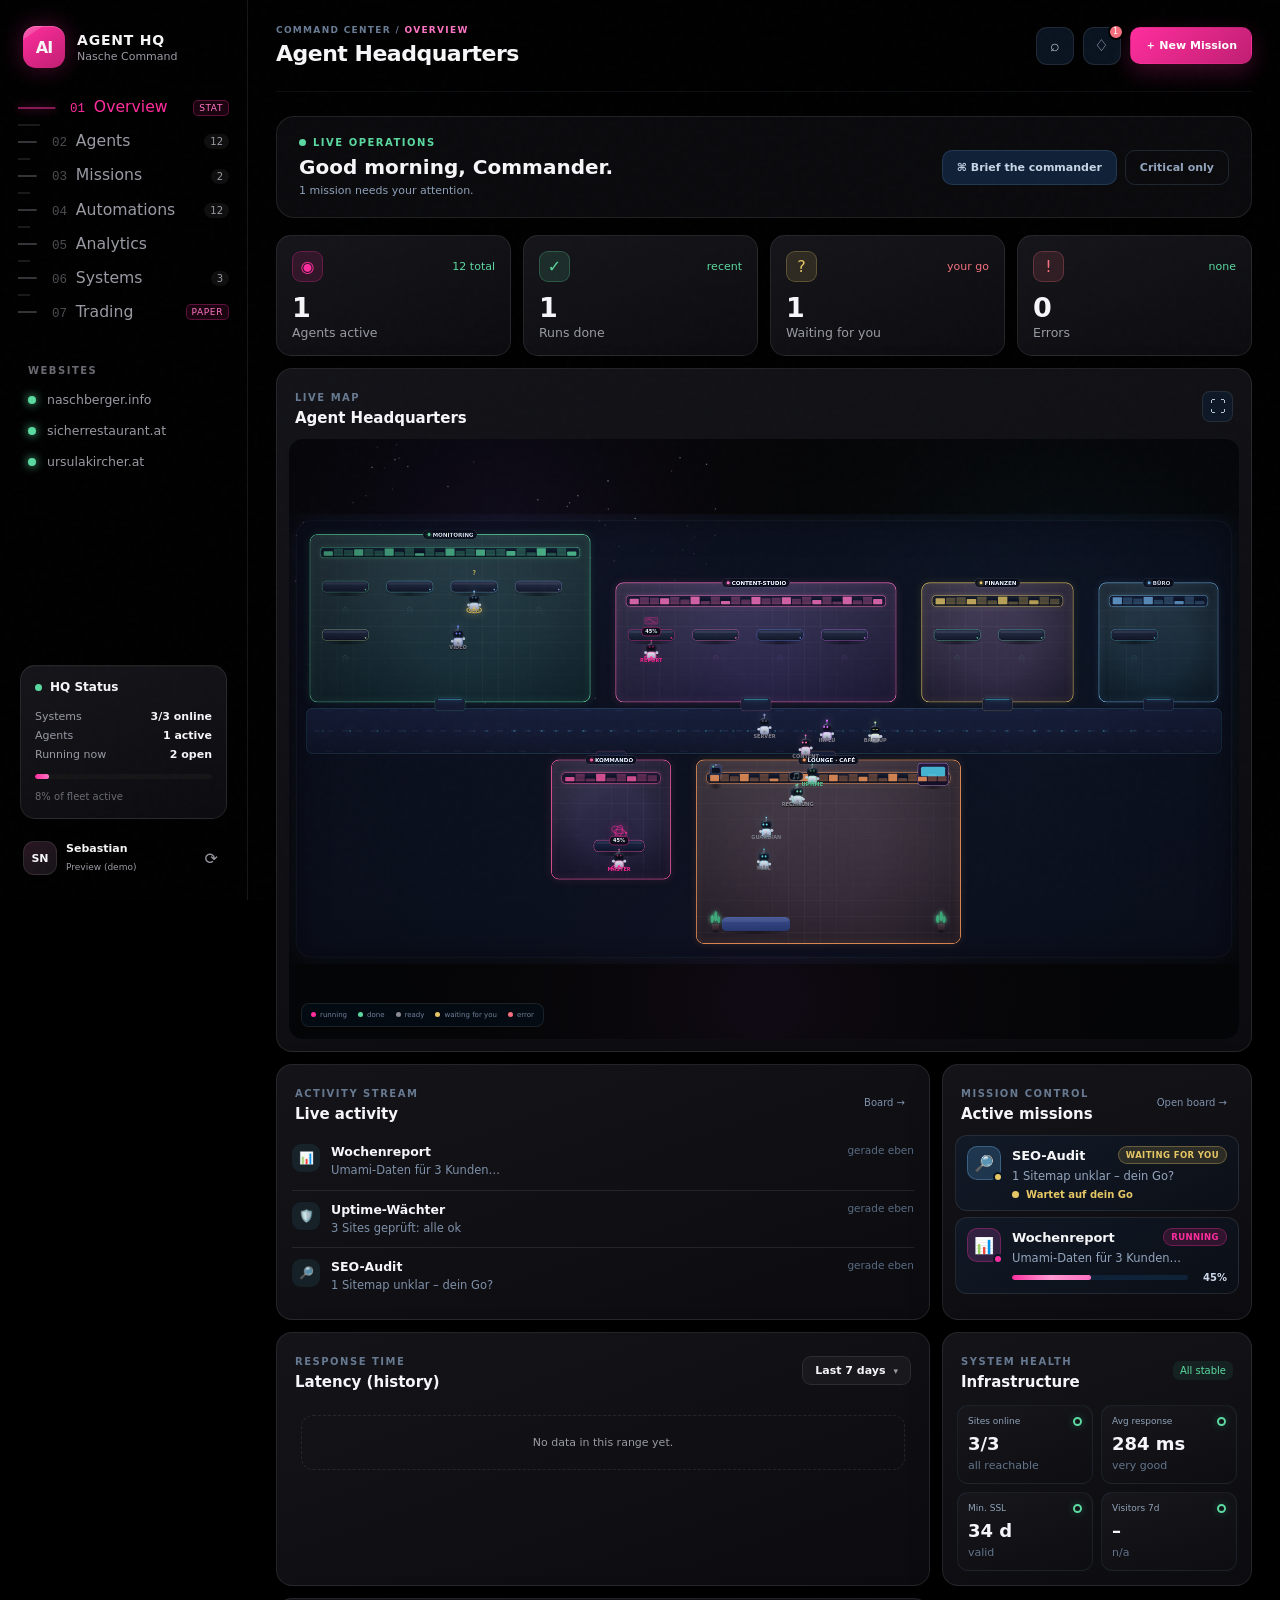
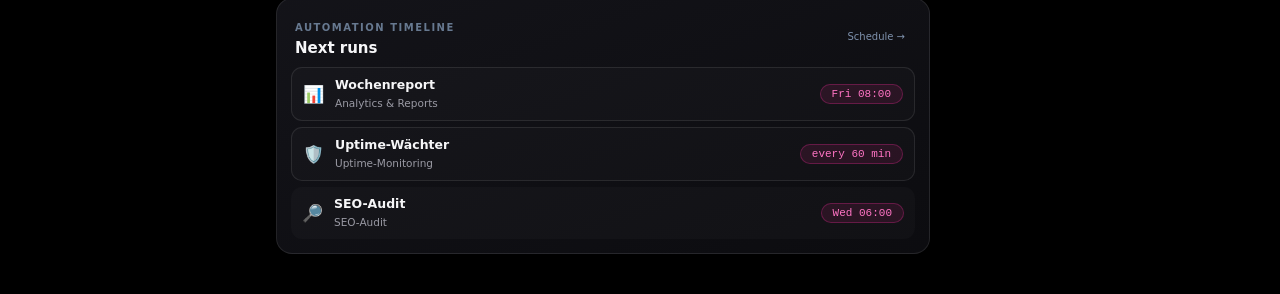
==== commit 7bb97f5c: "feat(trading-bot): regime HMM paper-trading bot + dashboard Trading tab Python bot (trading-bot/): i" ====
--- a/dashboard/index.html
+++ b/dashboard/index.html
@@ -50,6 +50,11 @@
             <span class="line-sidebar__label"><span class="line-sidebar__index">06</span><span class="line-sidebar__text">Systems</span></span>
             <span class="nav-count" id="systemCountBadge">–</span>
           </li>
+          <li class="line-sidebar__item" data-view="trading">
+            <span class="line-sidebar__marker" aria-hidden="true"></span>
+            <span class="line-sidebar__label"><span class="line-sidebar__index">07</span><span class="line-sidebar__text">Trading</span></span>
+            <span class="nav-pill" id="tradingPill">PAPER</span>
+          </li>
         </ul>
       </nav>
 
@@ -251,6 +256,11 @@
         <div class="view-toolbar"><span class="eyebrow">MONITORED WEBSITES</span><div id="systemsRange"></div></div>
         <div class="systems-grid" id="systemsGrid"></div>
       </section>
+
+      <!-- TRADING (regime bot – paper) -->
+      <section class="view" id="tradingView">
+        <div id="tradingBody"></div>
+      </section>
     </main>
   </div>
 
--- a/dashboard/styles.css
+++ b/dashboard/styles.css
@@ -791,3 +791,37 @@
 @media(max-width:1100px){.st-charts{grid-template-columns:1fr 1fr}}
 @media(max-width:900px){.analytics-grid.mix{grid-template-columns:1fr}.breakdown-grid{grid-template-columns:1fr 1fr}.st-charts{grid-template-columns:1fr}.srv-cols{grid-template-columns:1fr}.st-grid2{grid-template-columns:1fr}}
 @media(max-width:640px){.breakdown-grid{grid-template-columns:1fr}.an-toolbar{align-items:flex-start}.an-tab-btn{padding:9px 10px}}
+
+/* ===== Trading tab (regime bot – paper) ===== */
+.trd-note{margin:0 0 14px;padding:10px 14px;border:1px solid rgba(224,170,90,.35);background:rgba(224,170,90,.08);border-radius:10px;font-size:13px;line-height:1.5;color:var(--text)}
+.trd-note code{background:rgba(255,255,255,.08);padding:1px 5px;border-radius:4px}
+.trd-regime{display:inline-flex;align-items:center;gap:6px;padding:4px 11px;border-radius:999px;font-size:12px;font-weight:600;color:#0b0f1a;background:var(--rc,#7f8c8d);text-transform:capitalize}
+.trd-regime.muted{background:rgba(255,255,255,.08);color:var(--muted)}
+.trd-section{margin-bottom:18px;padding-bottom:6px}
+.trd-section .panel-header{padding:16px 20px 6px}
+.trd-kpis{grid-template-columns:repeat(auto-fit,minmax(168px,1fr));gap:12px;padding:6px 20px 18px}
+.trd-kpis .analytics-kpi{padding:14px 16px;gap:4px;min-height:78px;justify-content:center}
+.trd-kpis .analytics-kpi span{font-size:11px;letter-spacing:.06em;text-transform:uppercase;color:var(--muted)}
+.trd-kpis .analytics-kpi strong{font-size:21px;line-height:1.15;margin:0}
+.trd-kpis .analytics-kpi small{display:block;font-size:11.5px;color:var(--muted)}
+.trd-tf{display:inline-flex;gap:3px}
+.trd-tf button{padding:5px 12px;font-size:12px}
+.trd-section .chartwrap,.trd-section>.chart-empty,.trd-section .tok-chart{margin:2px 20px 16px}
+.trd-section .trd-table{margin:2px 20px 8px;width:auto;min-width:calc(100% - 40px)}
+.trd-section .trd-hint{margin:0 20px 16px}
+.trd-section>.trd-note{margin:2px 20px 16px}
+.trd-table{width:100%;border-collapse:collapse;font-size:13px}
+.trd-table th{text-align:left;font-size:11px;letter-spacing:.04em;color:var(--muted);text-transform:uppercase;padding:6px 8px;border-bottom:1px solid rgba(255,255,255,.08)}
+.trd-table td{padding:7px 8px;border-bottom:1px solid rgba(255,255,255,.05)}
+.trd-table td:first-child{color:var(--muted)}
+.trd-dot{display:inline-block;width:8px;height:8px;border-radius:50%;margin-right:6px;vertical-align:middle}
+.trd-clickable tbody tr{cursor:pointer;transition:background .12s ease-out}
+.trd-clickable tbody tr:hover,.trd-clickable tbody tr:focus{background:rgba(126,156,194,.1);outline:none}
+.trd-modal{max-width:440px}
+.trd-detail{display:flex;flex-direction:column;gap:1px;background:rgba(126,156,194,.08);border-radius:10px;overflow:hidden;margin-top:4px}
+.trd-drow{display:flex;justify-content:space-between;align-items:center;gap:16px;padding:11px 14px;background:var(--panel,rgba(11,26,44,.6))}
+.trd-drow span{font-size:12px;color:var(--muted);text-transform:uppercase;letter-spacing:.04em}
+.trd-drow strong{font-size:14px;text-align:right}
+.trd-hint{display:block;margin-top:10px;color:var(--muted);font-size:12px}
+@media(max-width:900px){.trd-kpis{grid-template-columns:repeat(3,1fr)}}
+@media(max-width:560px){.trd-kpis{grid-template-columns:repeat(2,1fr)}}
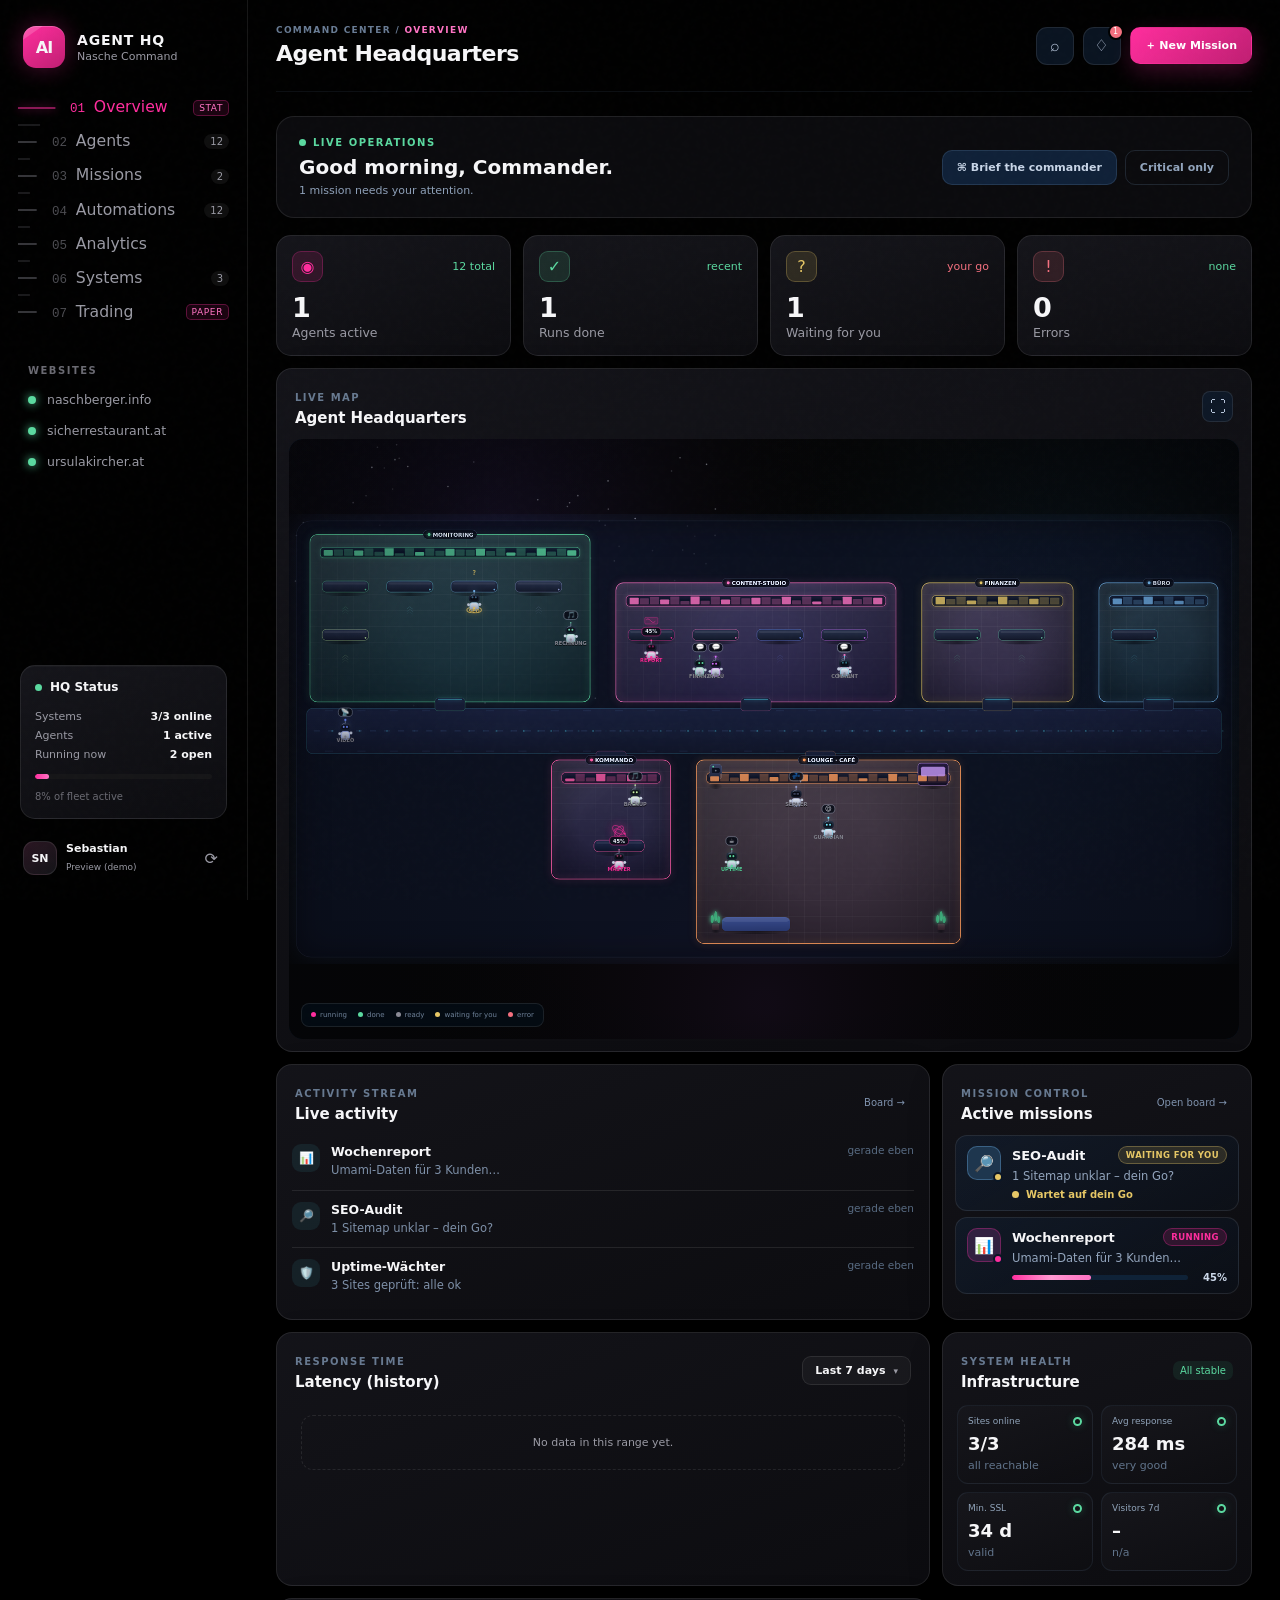
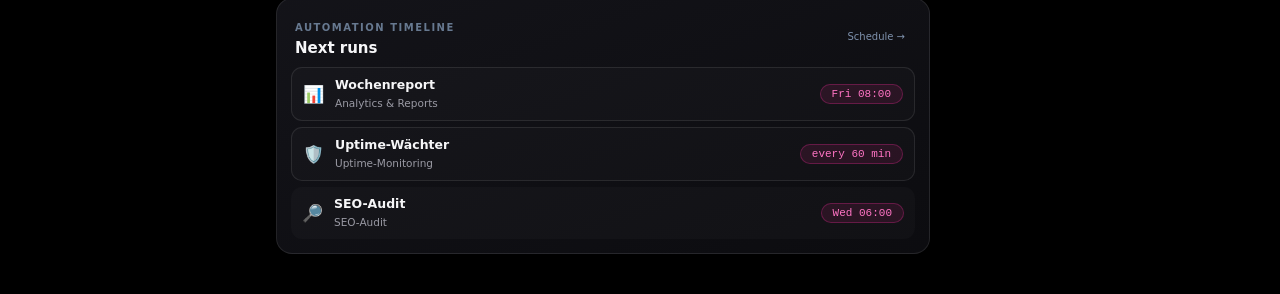
==== commit f6d81a76: "fix(dashboard): Cache-Bust fuer app.js/styles.css (?v=) + .htaccess Statische Assets wurden ohne Ver" ====
--- a/dashboard/index.html
+++ b/dashboard/index.html
@@ -5,7 +5,7 @@
   <meta name="viewport" content="width=device-width, initial-scale=1.0" />
   <meta name="theme-color" content="#07111f" />
   <title>Agent HQ — Command Center</title>
-  <link rel="stylesheet" href="styles.css" />
+  <link rel="stylesheet" href="styles.css?v=20260729a" />
 </head>
 <body>
   <div class="noise"></div>
@@ -300,6 +300,6 @@
   </div>
 
   <div class="toast-container" id="toastContainer"></div>
-  <script src="app.js"></script>
+  <script src="app.js?v=20260729a"></script>
 </body>
 </html>
--- a/dashboard/styles.css
+++ b/dashboard/styles.css
@@ -17,7 +17,7 @@
   --radius: 18px;
 }
 *{box-sizing:border-box}
-html{background:var(--bg-deep);scroll-behavior:smooth}
+html{background:var(--bg-deep);scroll-behavior:smooth;color-scheme:dark}
 body{margin:0;min-height:100vh;background:
   radial-gradient(circle at 76% -10%, rgba(84,226,255,.11), transparent 30%),
   radial-gradient(circle at 35% 8%, rgba(255,46,158,.13), transparent 34%),
@@ -66,7 +66,7 @@
 .analytics-grid{display:grid;grid-template-columns:minmax(0,1.7fr) minmax(280px,.65fr);gap:12px}.analytics-hero{min-height:460px}.analytics-kpis{display:grid;grid-template-columns:repeat(4,1fr);gap:8px;padding:2px 16px 15px}.analytics-kpi{background:rgba(13,29,48,.65);border:1px solid rgba(126,156,194,.1);border-radius:11px;padding:11px}.analytics-kpi span{font-size:8px;color:var(--muted)}.analytics-kpi strong{font-size:17px;display:block;margin:4px 0}.analytics-kpi small{font-size:7px;color:var(--green)}.bar-chart{height:265px;padding:10px 20px 18px;display:flex;gap:10px;align-items:end;border-top:1px solid rgba(125,151,185,.06);margin:0 16px}.bar-group{flex:1;height:100%;display:flex;flex-direction:column;justify-content:flex-end;align-items:center;gap:6px}.bars{height:calc(100% - 22px);width:100%;display:flex;align-items:end;justify-content:center;gap:4px}.bar{width:23%;background:linear-gradient(180deg,var(--accent-2),#3172b4);border-radius:5px 5px 2px 2px;min-height:8px;position:relative}.bar.secondary{background:linear-gradient(180deg,var(--accent),#5943b7)}.bar-group label{font-size:7px;color:var(--muted)}.donut-panel,.table-panel,.cost-panel{min-height:220px}.donut-wrap{display:flex;align-items:center;gap:21px;padding:15px 20px}.donut{width:132px;height:132px;border-radius:50%;background:conic-gradient(var(--accent) 0 30%,var(--accent-2) 30% 54%,var(--green) 54% 73%,var(--orange) 73% 88%,#40536d 88%);display:grid;place-items:center;position:relative}.donut:after{content:"";position:absolute;width:82px;height:82px;border-radius:50%;background:#0b1a2c}.donut>div{z-index:1;text-align:center}.donut strong{display:block;font-size:17px}.donut span{font-size:8px;color:var(--muted)}.donut-legend{display:grid;gap:8px}.donut-legend-row{display:flex;align-items:center;gap:7px;font-size:8px;color:#8fa0b6}.donut-legend-row i{width:7px;height:7px;border-radius:2px;background:var(--legend-color)}.donut-legend-row b{margin-left:auto;color:#cfdaea}.leaderboard{padding:3px 15px 15px}.leader-row{display:grid;grid-template-columns:22px 1fr auto;align-items:center;padding:9px 0;border-bottom:1px solid rgba(125,151,185,.07)}.leader-row:last-child{border:0}.leader-rank{font-size:9px;color:var(--muted)}.leader-name{display:flex;align-items:center;gap:7px}.leader-name i{width:26px;height:26px;border-radius:8px;background:#183049;display:grid;place-items:center;font-style:normal}.leader-name strong{font-size:9px;display:block}.leader-name small{font-size:7px;color:var(--muted)}.leader-score{text-align:right}.leader-score b{font-size:9px;display:block}.leader-score span{font-size:7px;color:var(--green)}.cost-meter{padding:15px 18px}.cost-meter>div{height:8px;border-radius:8px;background:#13243a;overflow:hidden}.cost-meter>div span{display:block;height:100%;background:linear-gradient(90deg,var(--green),var(--yellow));border-radius:inherit}.cost-meter strong{display:block;font-size:17px;margin-top:15px}.cost-meter strong small{font-size:8px;color:var(--muted);font-weight:500}.cost-meter p{font-size:8px;color:#72849b}
 .systems-grid{display:grid;grid-template-columns:repeat(3,1fr);gap:12px}.system-tile{border:1px solid var(--panel-border);background:linear-gradient(145deg,rgba(14,30,49,.93),rgba(8,19,33,.9));border-radius:16px;padding:15px}.system-head{display:flex;align-items:center;gap:10px}.system-logo{width:39px;height:39px;border-radius:12px;display:grid;place-items:center;background:#172b42;font-weight:900;color:var(--system-color);border:1px solid color-mix(in srgb,var(--system-color) 22%,transparent)}.system-head h3{font-size:11px;margin:0 0 3px}.system-head p{font-size:8px;color:var(--muted);margin:0}.system-live{margin-left:auto;font-size:7px;color:var(--green);display:flex;align-items:center;gap:4px}.system-live:before{content:"";width:6px;height:6px;border-radius:50%;background:var(--green)}.system-metrics{display:grid;grid-template-columns:repeat(3,1fr);gap:6px;margin:14px 0}.system-metric{background:rgba(5,14,25,.48);border-radius:8px;padding:8px}.system-metric b{font-size:10px;display:block}.system-metric span{font-size:7px;color:var(--muted)}.system-graph{height:55px}.system-graph svg{width:100%;height:100%}.system-footer{display:flex;justify-content:space-between;align-items:center;margin-top:7px;font-size:7px;color:var(--muted)}.system-footer button{border:0;background:transparent;color:var(--accent-2);font-size:7px;cursor:pointer}
 .modal-backdrop{position:fixed;inset:0;background:rgba(1,6,12,.72);backdrop-filter:blur(10px);display:none;place-items:center;z-index:50;padding:20px}.modal-backdrop.open{display:grid;animation:fadeIn .18s ease}.modal{width:min(610px,100%);border:1px solid rgba(146,171,205,.18);background:linear-gradient(145deg,#10233a,#081725);border-radius:19px;box-shadow:var(--shadow);padding:17px}.modal-header{display:flex;justify-content:space-between;align-items:center;border-bottom:1px solid rgba(126,156,194,.11);padding:2px 2px 15px;margin-bottom:15px}.modal-header h3{margin:4px 0 0;font-size:17px}.modal form{display:grid;gap:12px}.modal label{font-size:9px;color:#95a7bd;display:grid;gap:6px}.modal input,.modal select,.modal textarea{width:100%;background:#081522;border:1px solid rgba(126,156,194,.15);border-radius:9px;color:white;padding:10px;outline:none;font-size:10px}.modal textarea{min-height:90px;resize:vertical}.modal input:focus,.modal textarea:focus,.modal select:focus{border-color:rgba(255,46,158,.55);box-shadow:0 0 0 3px rgba(255,46,158,.08)}.form-row{display:grid;grid-template-columns:1fr 1fr;gap:10px}.modal-actions{display:flex;justify-content:flex-end;gap:8px;margin-top:5px}.command-modal{width:min(720px,100%)}.command-input-wrap{display:flex;align-items:center;gap:10px;background:#071522;border:1px solid rgba(255,46,158,.34);border-radius:12px;padding:8px 12px;box-shadow:0 0 0 3px rgba(255,46,158,.05)}.command-input-wrap span{color:var(--accent)}.command-input-wrap input{border:0;background:transparent;padding:8px 0;font-size:12px}.suggestion-grid{display:grid;grid-template-columns:1fr 1fr;gap:7px;margin:12px 0}.suggestion-grid button{border:1px solid rgba(126,156,194,.11);background:#0d2035;color:#8fa3ba;border-radius:9px;padding:9px;font-size:8px;text-align:left;cursor:pointer}.suggestion-grid button:hover{color:white;border-color:rgba(84,226,255,.26)}.command-preview{display:flex;gap:10px;background:rgba(84,226,255,.05);border:1px solid rgba(84,226,255,.12);border-radius:10px;padding:11px}.robot-mini{width:29px;height:29px;border-radius:9px;background:#17324b;color:var(--accent-2);display:grid;place-items:center}.command-preview strong{font-size:9px}.command-preview p{font-size:8px;color:var(--muted);margin:3px 0 0}.agent-drawer{position:fixed;right:0;top:0;height:100vh;width:min(420px,100%);background:linear-gradient(145deg,#10233a,#07131f);border-left:1px solid rgba(138,164,198,.18);box-shadow:-25px 0 70px rgba(0,0,0,.35);z-index:60;padding:23px;transform:translateX(103%);transition:.3s cubic-bezier(.2,.8,.2,1);overflow:auto}.agent-drawer.open{transform:translateX(0)}.drawer-close{position:absolute;right:17px;top:17px;width:33px;height:33px;border:1px solid var(--panel-border);background:#10223a;color:#9fb0c5;border-radius:9px;cursor:pointer}.drawer-hero{text-align:center;padding:25px 0 18px}.drawer-avatar{width:80px;height:80px;border-radius:24px;margin:0 auto 12px;display:grid;place-items:center;font-size:35px;background:linear-gradient(145deg,color-mix(in srgb,var(--drawer-color) 25%,#1a2c40),#0c1c2c);border:1px solid color-mix(in srgb,var(--drawer-color) 30%,transparent);box-shadow:0 0 35px color-mix(in srgb,var(--drawer-color) 15%,transparent)}.drawer-hero h2{font-size:18px;margin:0}.drawer-hero p{font-size:9px;color:var(--muted)}.drawer-status{display:inline-flex;align-items:center;gap:5px;padding:5px 8px;border-radius:8px;background:rgba(70,230,163,.08);color:var(--green);font-size:8px}.drawer-section{border-top:1px solid rgba(126,156,194,.1);padding:15px 0}.drawer-section h4{font-size:9px;letter-spacing:1px;color:#6f8298;margin:0 0 10px}.drawer-grid{display:grid;grid-template-columns:repeat(3,1fr);gap:7px}.drawer-stat{background:rgba(11,27,44,.8);border:1px solid rgba(126,156,194,.09);border-radius:9px;padding:10px;text-align:center}.drawer-stat b{display:block;font-size:12px}.drawer-stat span{font-size:7px;color:var(--muted)}.drawer-task{padding:9px;border-radius:9px;background:rgba(12,29,48,.72);margin-bottom:6px}.drawer-task strong{font-size:9px}.drawer-task p{font-size:7px;color:var(--muted);margin:4px 0}.drawer-actions{display:flex;gap:7px}.drawer-actions button{flex:1}.toast-container{position:fixed;right:20px;bottom:20px;z-index:80;display:grid;gap:8px}.toast{width:290px;border:1px solid rgba(126,156,194,.18);background:rgba(12,27,45,.96);border-radius:11px;padding:11px 12px;box-shadow:0 15px 40px rgba(0,0,0,.3);display:flex;gap:9px;align-items:flex-start;animation:toastIn .25s ease}.toast i{width:27px;height:27px;border-radius:8px;background:rgba(70,230,163,.11);color:var(--green);display:grid;place-items:center;font-style:normal}.toast strong{font-size:9px;display:block}.toast p{font-size:8px;color:var(--muted);margin:3px 0 0}
-.status-chip{font-size:8px;padding:4px 7px;border-radius:7px}.status-chip.good{color:var(--green);background:rgba(70,230,163,.08)}.period-select{background:#0b1c2e;border:1px solid rgba(126,156,194,.12);border-radius:8px;color:#92a4ba;font-size:8px;padding:6px;outline:none}
+.status-chip{font-size:8px;padding:4px 7px;border-radius:7px}.status-chip.good{color:var(--green);background:rgba(70,230,163,.08)}.period-select{background-color:#0b1c2e;border:1px solid rgba(126,156,194,.12);border-radius:8px;color:#92a4ba;font-size:8px;padding:6px 24px 6px 8px;outline:none;background-position:right 7px center;background-size:10px}
 @keyframes pulse{0%{box-shadow:0 0 0 0 rgba(70,230,163,.4)}70%{box-shadow:0 0 0 7px rgba(70,230,163,0)}100%{box-shadow:0 0 0 0 rgba(70,230,163,0)}}
 @keyframes fadeIn{from{opacity:0;transform:translateY(4px)}to{opacity:1;transform:none}}
 @keyframes float{0%,100%{transform:translateY(0)}50%{transform:translateY(-10px)}}
@@ -152,6 +152,62 @@
 .ctip .tr .nm{display:flex;align-items:center;gap:6px;color:var(--muted);min-width:0;overflow:hidden;text-overflow:ellipsis;white-space:nowrap}
 .ctip .tr .nm i{width:8px;height:8px;border-radius:2px;flex:0 0 auto}
 .ctip .tr b{font-family:ui-monospace,monospace;color:var(--text)}
+/* Preis-Chart: horizontales Crosshair, Stop-Loss-Linie/Marker, Legende (TradingView-artig) */
+.pricewrap .cguide{top:14px;bottom:26px}
+.chartwrap .cguide-h{position:absolute;left:52px;right:14px;height:1px;background:rgba(255,255,255,.28);pointer-events:none;opacity:0;transition:.12s}
+.chartwrap.hot .cguide-h{opacity:1}
+.pricewrap .stopline{stroke:#f4707f;stroke-width:1.2;stroke-dasharray:5 4;opacity:.9}
+.pricewrap .stoptag{fill:#f4707f;opacity:.16}
+.pricewrap .stoplbl{fill:#f4707f;font-size:10px;font-family:ui-monospace,monospace;font-weight:600}
+.pricewrap .smark line{stroke:#f4707f;stroke-width:1.8;stroke-linecap:round}
+.pricewrap .smark{cursor:help}
+.chart-legend{display:flex;gap:16px;flex-wrap:wrap;margin:8px 4px 2px;font-size:11px}
+.chart-legend .lg{color:var(--muted)}
+.chart-legend .lg-buy,.chart-legend .lg-tp{color:#5bd9a0}
+.chart-legend .lg-sell,.chart-legend .lg-sl,.chart-legend .lg-line{color:#f4707f}
+.chart-legend .lg-news{color:#f8d45c}
+/* Verkaufsziel-Linien (Scale-Out) + Welt-Ereignis-Marker */
+.pricewrap .tpline{stroke:#5bd9a0;stroke-width:1;stroke-dasharray:2 4;opacity:.75}
+.pricewrap .tplbl{fill:#5bd9a0;font-size:9px;font-family:ui-monospace,monospace;opacity:.9}
+.pricewrap .nmark line{stroke-width:1;stroke-dasharray:3 3;opacity:.5}
+.pricewrap .nmark text{font-size:11px}
+.pricewrap .nmark{cursor:help}
+/* Per-Trade-Rueckblick-Badge */
+.rev-badge{display:inline-flex;align-items:center;gap:5px;font-size:10.5px;font-weight:600;border:1px solid;border-radius:7px;padding:3px 8px;cursor:help;white-space:nowrap;background:rgba(255,255,255,.03)}
+/* Agents-Tab: Übersichts-Leiste (wie viele laufen / auf Abruf / aus) + Zeilen-Zusatz */
+.ag-summary{display:flex;align-items:center;gap:16px;flex-wrap:wrap;margin:0 0 14px;padding:12px 16px;border:1px solid var(--panel-border);border-radius:12px;background:rgba(255,255,255,.02)}
+.ag-sum{display:inline-flex;align-items:center;gap:7px;font-size:12px;color:var(--muted)}
+.ag-sum b{color:var(--text);font-size:14px}
+.ag-sum i{width:9px;height:9px;border-radius:50%;flex:0 0 auto}
+.ag-sum.run i{background:var(--accent-2);box-shadow:0 0 7px var(--accent-2)}
+.ag-sum.ok i{background:var(--green)}
+.ag-sum.mut i{background:var(--muted)}
+.ag-sum.off i{background:var(--red)}
+.ag-sum.warn i{background:var(--yellow)}
+.ag-sum.warn b{color:var(--yellow)}
+.ag-sum-hint{margin-left:auto;font-size:11px;color:var(--muted-2)}
+.arow-last{display:block;font-size:10px;color:var(--muted-2);margin-top:2px}
+.ag-off{color:var(--red)}
+/* Manuelles Schliessen einer Position (Asset-Detail) */
+.sym-actions{display:flex;align-items:center;gap:14px;flex-wrap:wrap;margin:4px 2px 10px;padding:12px 14px;border:1px solid var(--panel-border);border-radius:12px;background:rgba(244,112,127,.06)}
+.closepos-btn{background:rgba(244,112,127,.14);border:1px solid rgba(244,112,127,.5);color:#f4707f;font-weight:700;border-radius:10px;padding:9px 16px;font-size:13px;cursor:pointer;transition:.14s;white-space:nowrap}
+.closepos-btn:hover:not(:disabled){background:rgba(244,112,127,.24)}
+.closepos-btn.arm{background:#f4707f;color:#0b1422;border-color:#f4707f;animation:closepulse 1s ease-in-out infinite}
+.closepos-btn.done{background:rgba(91,217,160,.16);border-color:rgba(91,217,160,.5);color:#5bd9a0;cursor:default}
+.closepos-btn.err{background:rgba(244,112,127,.2)}
+.closepos-btn:disabled{cursor:default}
+.sym-actions-note{font-size:11.5px;color:var(--muted);line-height:1.5;flex:1;min-width:220px}
+@keyframes closepulse{0%,100%{box-shadow:0 0 0 0 rgba(244,112,127,.5)}50%{box-shadow:0 0 0 6px rgba(244,112,127,0)}}
+/* Pagination */
+.trd-pager{display:flex;align-items:center;justify-content:space-between;gap:10px;margin:2px 20px 10px;flex-wrap:wrap}
+.pg-nav{display:flex;align-items:center;gap:8px;flex-wrap:wrap}
+.pg-info{font-size:11px;color:var(--muted);font-variant-numeric:tabular-nums;margin:0 4px}
+.pg-per{display:inline-flex;align-items:center;gap:6px;font-size:11px;color:var(--muted)}
+.pg-size{font-size:11px;padding:5px 27px 5px 9px;background-position:right 8px center}
+.pg-size:hover{background-color:#151520}
+.pg-btn{background:rgba(255,255,255,.05);border:1px solid var(--panel-border);color:var(--text);border-radius:8px;padding:5px 10px;font-size:12px;cursor:pointer;transition:.12s;line-height:1}
+.pg-btn:hover:not(:disabled){background:rgba(255,255,255,.12)}
+.pg-btn:disabled{opacity:.35;cursor:default}
 
 /* Drawer: echte Zusatzinhalte */
 .drawer-log{background:#081627;border:1px solid var(--panel-border);border-radius:10px;padding:9px;font:11px/1.5 ui-monospace,monospace;color:#9fd0c0;white-space:pre-wrap;word-break:break-word;max-height:160px;overflow:auto}
@@ -823,5 +879,188 @@
 .trd-drow span{font-size:12px;color:var(--muted);text-transform:uppercase;letter-spacing:.04em}
 .trd-drow strong{font-size:14px;text-align:right}
 .trd-hint{display:block;margin-top:10px;color:var(--muted);font-size:12px}
-@media(max-width:900px){.trd-kpis{grid-template-columns:repeat(3,1fr)}}
-@media(max-width:560px){.trd-kpis{grid-template-columns:repeat(2,1fr)}}
+
+/* ---- Hero: Kontostand + Marktstatus, das Erste was man sieht ---- */
+.trd-hero{margin-bottom:18px;padding:22px 24px 18px;position:relative;overflow:hidden}
+.trd-hero::after{content:'';position:absolute;inset:0;pointer-events:none;background:radial-gradient(120% 140% at 88% -20%,rgba(91,217,160,.13),transparent 58%)}
+.trd-hero>*{position:relative;z-index:1}
+.trd-hero-top{display:flex;justify-content:space-between;align-items:flex-start;gap:20px;flex-wrap:wrap}
+.trd-hero-eq{margin:6px 0 0;font-size:40px;line-height:1.05;letter-spacing:-.02em;font-variant-numeric:tabular-nums;display:flex;align-items:baseline;gap:14px;flex-wrap:wrap}
+.trd-hero-eq em{font-style:normal;font-size:16px;font-weight:600;font-variant-numeric:tabular-nums}
+.trd-hero-eq em span{color:var(--muted);font-weight:500;font-size:12px;letter-spacing:.06em;text-transform:uppercase}
+.trd-hero-state{display:flex;gap:7px;flex-wrap:wrap;justify-content:flex-end;padding-top:6px}
+.trd-markets{display:flex;gap:10px;flex-wrap:wrap;margin:18px 0 14px}
+.mk-pill{display:flex;align-items:center;gap:9px;padding:9px 14px;border-radius:12px;font-size:12.5px;
+ border:1px solid rgba(255,255,255,.08);background:rgba(255,255,255,.03);color:var(--muted)}
+.mk-pill b{color:var(--text);font-size:12.5px;letter-spacing:.03em}
+.mk-pill small{color:var(--muted-2,var(--muted));font-size:11.5px;margin-left:2px}
+.mk-pill i{width:9px;height:9px;border-radius:50%;background:var(--muted);flex:0 0 auto}
+.mk-pill.open{border-color:rgba(91,217,160,.34);background:rgba(91,217,160,.08)}
+.mk-pill.open i{background:var(--green);box-shadow:0 0 0 4px rgba(91,217,160,.16);animation:mkpulse 2.6s ease-in-out infinite}
+.mk-pill.shut i{background:var(--muted-2,#6a6a72)}
+.mk-pill.neutral{border-style:dashed}
+@keyframes mkpulse{0%,100%{opacity:1}50%{opacity:.45}}
+@media(prefers-reduced-motion:reduce){.mk-pill.open i{animation:none}}
+.trd-note.ok{border-color:rgba(91,217,160,.3);background:rgba(91,217,160,.07)}
+.trd-hero .trd-note{margin:0}
+
+/* ---- WAS IST NEU: chronologischer Aktivitaets-Feed oben im Trading-Tab ---- */
+.trd-feed{list-style:none;margin:6px 20px 16px;padding:0;border:1px solid rgba(255,255,255,.07);border-radius:10px;overflow:hidden}
+.trd-feed-item{display:flex;align-items:center;gap:12px;padding:9px 14px;background:var(--panel-2,rgba(11,24,42,.9));border-top:1px solid rgba(255,255,255,.05)}
+.trd-feed-item:first-child{border-top:0}
+.trd-feed-ic{flex:0 0 auto;font-size:15px;line-height:1;width:20px;text-align:center}
+.trd-feed-main{flex:1 1 auto;min-width:0;display:flex;flex-direction:column;gap:2px}
+.trd-feed-main b{font-size:13.5px;font-weight:600}
+.trd-feed-main small{font-size:12px;color:var(--muted);white-space:nowrap;overflow:hidden;text-overflow:ellipsis}
+.trd-feed-ago{flex:0 0 auto;font-size:11.5px;color:var(--muted);font-variant-numeric:tabular-nums;white-space:nowrap}
+
+/* ---- Zahlenleiste unter der Chart-Ueberschrift: immer sichtbar, kein Hover ---- */
+.trd-stats{display:grid;grid-template-columns:repeat(auto-fit,minmax(112px,1fr));gap:1px;margin:6px 20px 12px;
+ background:rgba(255,255,255,.07);border:1px solid rgba(255,255,255,.07);border-radius:10px;overflow:hidden}
+.trd-stat{display:flex;flex-direction:column;gap:3px;padding:9px 12px;background:var(--panel-2,rgba(11,24,42,.9))}
+.trd-stat span{font-size:10.5px;letter-spacing:.07em;text-transform:uppercase;color:var(--muted)}
+.trd-stat b{font-size:14px;font-variant-numeric:tabular-nums}
+
+/* ---- Tabellen: Zahlen rechtsbuendig, tabellarische Ziffern, waagrecht scrollbar ---- */
+.trd-scroll{margin:2px 20px 8px;overflow-x:auto}
+.trd-scroll .trd-table{margin:0;min-width:100%}
+.trd-table td.num,.trd-table th.num{text-align:right;font-variant-numeric:tabular-nums;white-space:nowrap}
+.trd-table td:first-child{color:var(--muted);white-space:nowrap}
+.trd-table tbody tr:hover{background:rgba(126,156,194,.06)}
+.trd-table .mut{color:var(--muted);font-size:12px}
+.trd-table small.mut{font-size:10.5px}
+.tag{display:inline-block;padding:1px 7px;border-radius:999px;font-size:10px;font-weight:700;letter-spacing:.05em;
+ text-transform:uppercase;border:1px solid rgba(255,255,255,.12);color:var(--muted);vertical-align:middle}
+.tag.crypto{color:#e6c766;border-color:rgba(230,199,102,.4);background:rgba(230,199,102,.1)}
+.tag.equity{color:#7e9cc2;border-color:rgba(126,156,194,.38);background:rgba(126,156,194,.1)}
+.tag.ok{color:var(--green);border-color:rgba(91,217,160,.4);background:rgba(91,217,160,.1)}
+.tag.ext{color:var(--orange,#e0a25c);border-color:rgba(224,162,92,.4);background:rgba(224,162,92,.1)}
+.tag.sess.crypto,.tag.sess.regular{color:var(--green);border-color:rgba(91,217,160,.36);background:rgba(91,217,160,.09)}
+.tag.sess.pre,.tag.sess.after{color:var(--orange,#e0a25c);border-color:rgba(224,162,92,.36);background:rgba(224,162,92,.09)}
+.tag.sess.closed{color:var(--muted);background:rgba(255,255,255,.04)}
+
+/* ---- Exposure-Balken: -100% links, +100% rechts, Mitte = flat ---- */
+.expo{position:relative;display:inline-block;width:54px;height:6px;margin-right:8px;border-radius:3px;
+ background:rgba(255,255,255,.08);vertical-align:middle}
+.expo .mid{position:absolute;left:50%;top:-2px;width:1px;height:10px;background:rgba(255,255,255,.28)}
+.expo .fill{position:absolute;top:0;height:6px;border-radius:3px}
+
+/* ---- Nachvollziehbarkeit: Faktoren, Warum-Block, Asset-Ansicht ---- */
+.fchips{display:flex;flex-wrap:wrap;gap:4px}
+.fchip{display:inline-block;padding:2px 8px;border-radius:6px;font-size:11.5px;line-height:1.5;
+ background:rgba(126,156,194,.13);border:1px solid rgba(126,156,194,.2);color:var(--text)}
+.trd-table td .fchips{max-width:520px}
+.whycell{max-width:340px;overflow:hidden;text-overflow:ellipsis;white-space:nowrap}
+.why-factors{margin-top:14px}
+.why-head{font-size:11px;letter-spacing:.07em;text-transform:uppercase;color:var(--muted);margin-bottom:7px}
+.sym-jump{margin-top:14px;width:100%;padding:10px 14px;border-radius:10px;cursor:pointer;font-size:13px;
+ border:1px solid rgba(126,156,194,.28);background:rgba(126,156,194,.1);color:var(--text);
+ transition:background .12s ease-out}
+.sym-jump:hover{background:rgba(126,156,194,.2)}
+/* Entscheidungs-Karte liegt UEBER der Asset-Ansicht (die hat z-index 50), damit man aus
+   dem Verlauf eines Symbols in eine einzelne Entscheidung springen kann, ohne den
+   Kontext zu verlieren. Escape schliesst nur die oberste. */
+.dec-backdrop{z-index:55}
+
+/* Trading-Karten koennen sehr hoch werden (Kette + 13 Detailzeilen + Order-Block, bzw.
+   Chart + zwei Tabellen). .modal-backdrop zentriert per grid place-items:center — ein zu
+   hohes Kind ragt dann OBEN UND UNTEN heraus und der obere Teil ist nicht erreichbar,
+   weil der Backdrop selbst nicht scrollt. Deshalb: Karte auf Viewporthoehe begrenzen und
+   INNEN scrollen, Kopfzeile klebt oben, damit der Schliessen-Knopf immer da ist. */
+#decModal .modal,#trdModal .modal,#symModal .modal{
+ max-height:calc(100vh - 32px);overflow-y:auto;overscroll-behavior:contain;padding-top:0}
+#decModal .modal-header,#trdModal .modal-header,#symModal .modal-header{
+ position:sticky;top:0;z-index:3;padding-top:17px;margin-bottom:14px;
+ background:linear-gradient(180deg,#10233a 78%,rgba(16,35,58,.94))}
+#decModal .modal::-webkit-scrollbar,#trdModal .modal::-webkit-scrollbar,
+#symModal .modal::-webkit-scrollbar{width:10px}
+#decModal .modal::-webkit-scrollbar-thumb,#trdModal .modal::-webkit-scrollbar-thumb,
+#symModal .modal::-webkit-scrollbar-thumb{background:rgba(126,156,194,.28);border-radius:6px}
+.dec-chain{display:flex;align-items:stretch;gap:10px;margin-bottom:14px}
+.dec-step{flex:1;padding:11px 13px;border-radius:11px;background:rgba(126,156,194,.08);
+ border:1px solid rgba(126,156,194,.16)}
+.dec-step span{display:block;font-size:10.5px;letter-spacing:.06em;text-transform:uppercase;color:var(--muted)}
+.dec-step b{font-size:19px;font-variant-numeric:tabular-nums}
+.dec-step.final{background:rgba(91,217,160,.08);border-color:rgba(91,217,160,.22)}
+.dec-arrow{display:flex;align-items:center;font-size:11px;color:var(--muted);white-space:nowrap}
+tbody tr.dec-row{cursor:pointer}
+
+.sym-modal{max-width:1000px;width:calc(100vw - 48px)}
+.sym-body{margin-top:4px}
+.sym-body .trd-kpis{padding:6px 0 14px;grid-template-columns:repeat(auto-fit,minmax(140px,1fr))}
+.sym-body .trd-scroll{margin:0}
+.sym-body .trd-hint{margin:8px 0 0}
+.sym-sec{margin-top:18px}
+.sym-sec-head{display:flex;align-items:baseline;gap:10px;font-size:14px;font-weight:600;margin-bottom:9px}
+.sym-sec-head small{font-weight:400;font-size:12px;color:var(--muted)}
+.pricewrap svg{width:100%;height:auto;display:block}
+.pricewrap .pmark{cursor:default}
+tbody tr.sym-row{cursor:pointer}
+@media(max-width:720px){.sym-modal{width:calc(100vw - 20px)}.sym-body{max-height:calc(100vh - 150px)}}
+
+.trd-kpis .analytics-kpi.is-hero{background:rgba(91,217,160,.07);border-color:rgba(91,217,160,.22)}
+.trd-kpis .analytics-kpi strong{font-variant-numeric:tabular-nums}
+@media(max-width:900px){.trd-kpis{grid-template-columns:repeat(2,1fr)}.trd-hero-eq{font-size:32px}.trd-hero-state{justify-content:flex-start}}
+@media(max-width:560px){.trd-kpis{grid-template-columns:repeat(2,1fr)}.trd-hero{padding:18px 16px}.trd-hero-eq{font-size:27px}.trd-markets{flex-direction:column}}
+
+/* ============================================================
+   Einheitliche Form-Controls: Selects/Inputs im Theme statt Browser-Default.
+   Kern-Fix: appearance:none + eigenes Chevron. Klassen, die die background-
+   KURZFORM nutzten (pg-size/period-select/modal), sind auf background-color
+   umgestellt, damit dieses Chevron-Bild nicht ueberschrieben wird.
+   ============================================================ */
+select{
+ -webkit-appearance:none;-moz-appearance:none;appearance:none;
+ background-color:#0d0d12;
+ background-image:url("data:image/svg+xml;utf8,%3Csvg xmlns='http://www.w3.org/2000/svg' width='12' height='12' viewBox='0 0 12 12'%3E%3Cpath d='M2.5 4.5 6 8l3.5-3.5' fill='none' stroke='%238294ad' stroke-width='1.6' stroke-linecap='round' stroke-linejoin='round'/%3E%3C/svg%3E");
+ background-repeat:no-repeat;background-position:right 10px center;
+ border:1px solid var(--panel-border);border-radius:9px;color:var(--text);
+ padding:8px 30px 8px 11px;font-size:12px;line-height:1.2;cursor:pointer;outline:none;
+ transition:border-color .14s,box-shadow .14s;
+}
+select:hover{border-color:rgba(137,164,201,.34)}
+select:focus{border-color:var(--accent-2);box-shadow:0 0 0 3px rgba(84,226,255,.12)}
+select option,select optgroup{background:#0d0d12;color:var(--text)}
+/* Modal-Selects: eigene bg-Farbe, aber Chevron behalten + Platz dafuer */
+.modal select{background-color:#0d0d12;
+ background-image:url("data:image/svg+xml;utf8,%3Csvg xmlns='http://www.w3.org/2000/svg' width='12' height='12' viewBox='0 0 12 12'%3E%3Cpath d='M2.5 4.5 6 8l3.5-3.5' fill='none' stroke='%238294ad' stroke-width='1.6' stroke-linecap='round' stroke-linejoin='round'/%3E%3C/svg%3E");
+ background-repeat:no-repeat;background-position:right 11px center;padding-right:32px}
+
+/* ===== Bot-Einstellungen (Trading-Tab Modal) ===== */
+.trd-cfg-btn{cursor:pointer}
+.cfg-modal{max-width:640px;width:min(640px,94vw);max-height:88vh;display:flex;flex-direction:column}
+.cfg-body{overflow-y:auto;padding:4px 2px 2px}
+.cfg-group{margin:0 0 18px}
+.cfg-group h4{margin:0 0 8px;font-size:12px;letter-spacing:.08em;text-transform:uppercase;color:var(--muted);border-bottom:1px solid var(--panel-border);padding-bottom:6px}
+.cfg-row{display:flex;align-items:flex-start;justify-content:space-between;gap:16px;padding:8px 4px;border-bottom:1px solid rgba(255,255,255,.04)}
+.cfg-row.is-danger{background:linear-gradient(90deg,rgba(224,90,90,.06),transparent)}
+.cfg-lbl{display:flex;flex-direction:column;gap:2px;font-size:13.5px;color:var(--text)}
+.cfg-lbl small{color:var(--muted);font-size:11.5px;line-height:1.35}
+.cfg-tag{font-size:9.5px;letter-spacing:.05em;text-transform:uppercase;background:var(--panel-border);color:var(--muted);padding:1px 6px;border-radius:6px;font-weight:600;vertical-align:middle}
+.cfg-tag.danger{background:rgba(224,90,90,.18);color:#e88}
+.cfg-in{flex:0 0 auto;display:flex;align-items:center}
+.cfg-in input[type=number]{width:110px}
+.cfg-in input[type=text]{width:260px;max-width:46vw}
+.cfg-in input,.cfg-in select{background:#0d0d12;border:1px solid var(--panel-border);color:var(--text);border-radius:8px;padding:7px 10px;font-size:13px}
+.cfg-switch{position:relative;display:inline-block;width:42px;height:24px}
+.cfg-switch input{opacity:0;width:0;height:0}
+.cfg-switch span{position:absolute;inset:0;cursor:pointer;background:var(--panel-border);border-radius:24px;transition:.2s}
+.cfg-switch span:before{content:"";position:absolute;height:18px;width:18px;left:3px;top:3px;background:#fff;border-radius:50%;transition:.2s}
+.cfg-switch input:checked+span{background:var(--green,#3ec46d)}
+.cfg-switch input:checked+span:before{transform:translateX(18px)}
+.cfg-actions{display:flex;align-items:center;justify-content:flex-end;gap:12px;padding:14px 4px 4px;border-top:1px solid var(--panel-border);margin-top:6px}
+.cfg-actions .save-msg{margin-right:auto;font-size:12.5px}
+.cfg-save{background:var(--accent,#4a7dff);color:#fff;border-color:transparent;font-weight:600}
+.cfg-foot{color:var(--muted);font-size:11.5px;line-height:1.5;margin:10px 4px 0}
+
+/* ===== Trading: Unter-Tabs ===== */
+.trd-subnav{display:flex;gap:6px;overflow-x:auto;margin:14px 0 4px;padding:4px;background:var(--panel);border:1px solid var(--panel-border);border-radius:12px;position:sticky;top:6px;z-index:5;scrollbar-width:thin}
+.trd-subnav::-webkit-scrollbar{height:5px}
+.trd-subnav::-webkit-scrollbar-thumb{background:var(--panel-border);border-radius:4px}
+.trd-subtab{flex:0 0 auto;display:inline-flex;align-items:center;gap:7px;padding:9px 15px;border:0;border-radius:9px;background:transparent;color:var(--muted);font-size:13.5px;font-weight:600;cursor:pointer;white-space:nowrap;transition:background .15s,color .15s}
+.trd-subtab:hover{color:var(--text);background:rgba(255,255,255,.04)}
+.trd-subtab.active{color:#fff;background:var(--accent,#4a7dff)}
+.trd-subbadge{font-size:10.5px;font-weight:700;line-height:1;padding:3px 6px;border-radius:20px;background:rgba(255,255,255,.14);color:inherit;min-width:16px;text-align:center}
+.trd-subtab:not(.active) .trd-subbadge{background:var(--panel-border)}
+.trd-tabwrap{animation:trdFade .18s ease}
+@keyframes trdFade{from{opacity:.4;transform:translateY(3px)}to{opacity:1;transform:none}}
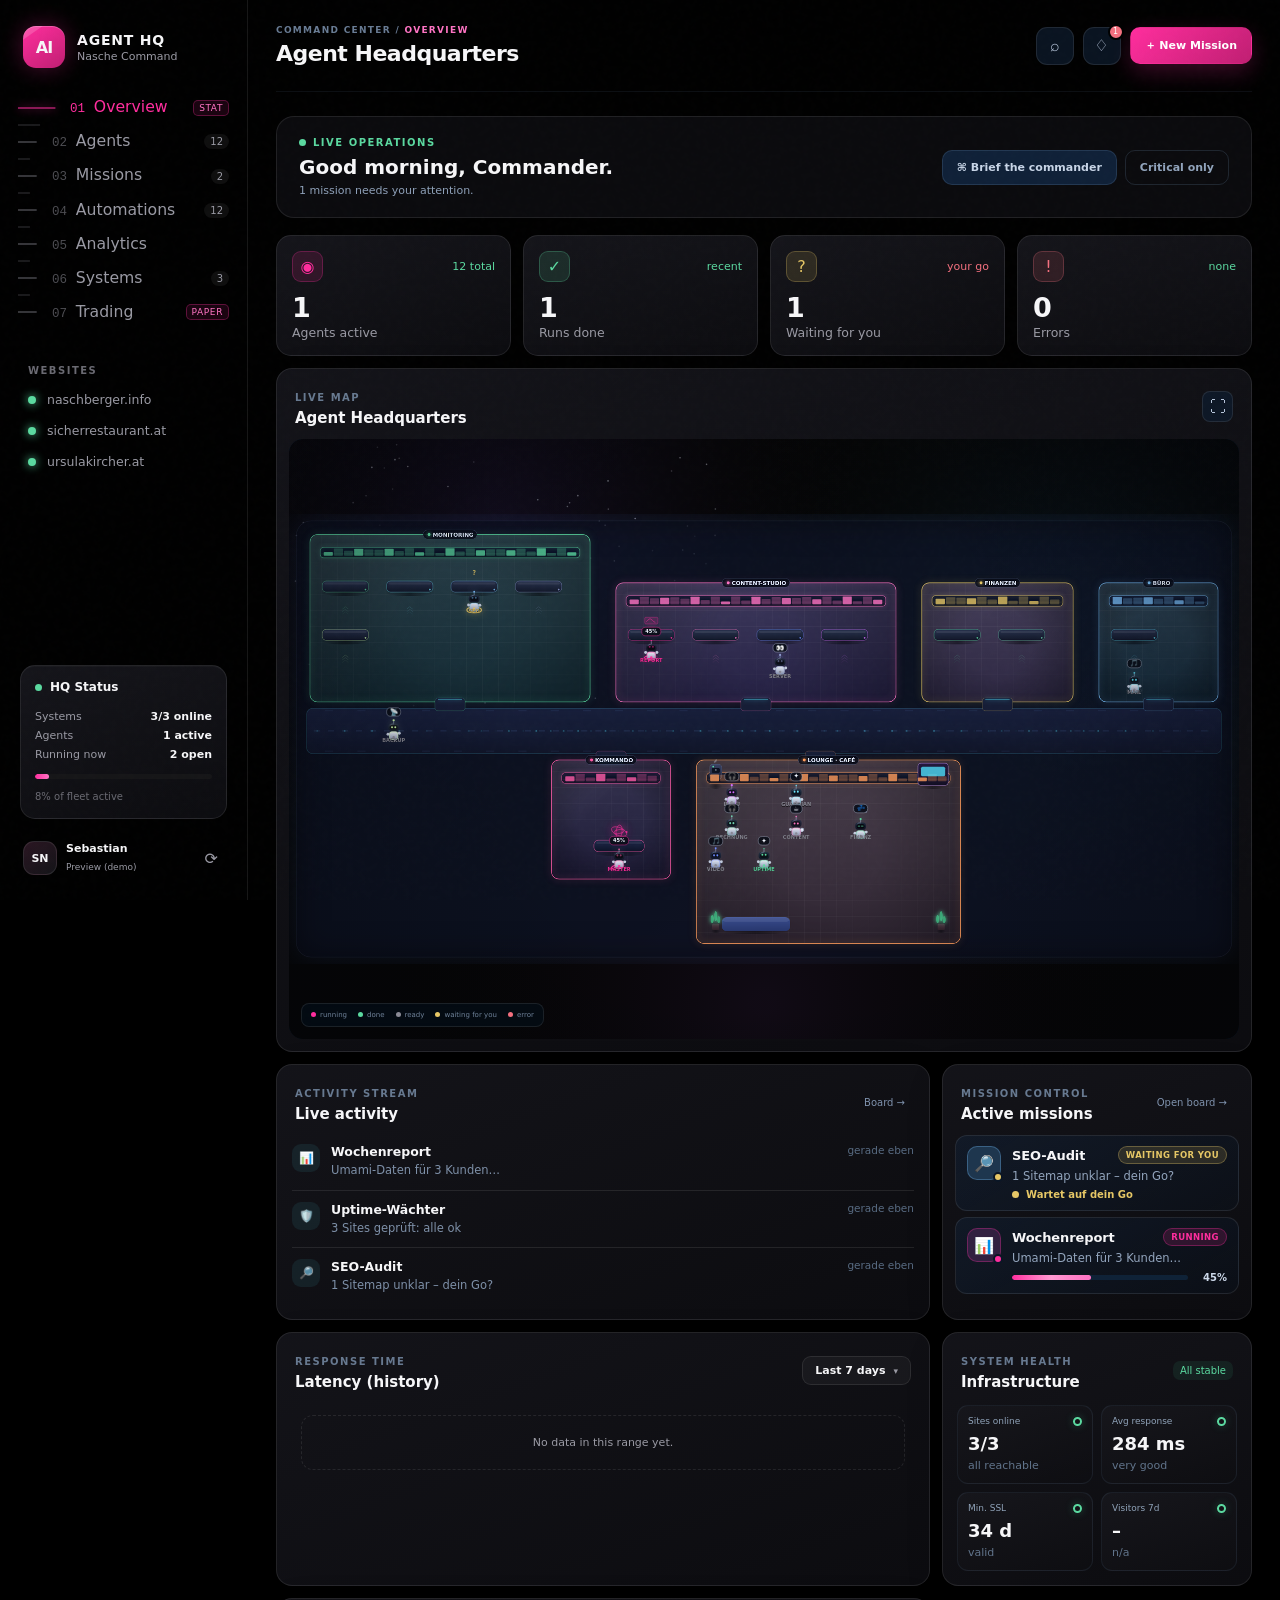
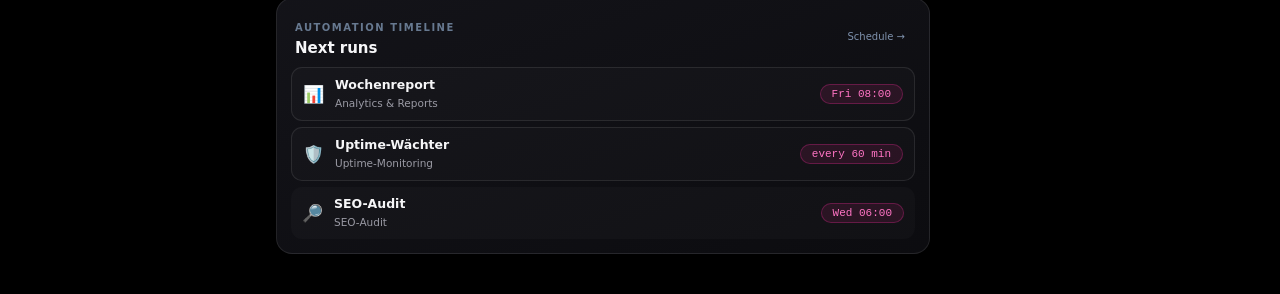
==== commit 93c5f360: "feat(dashboard): Bot-Einstellungen als eigener Trading-Unter-Tab (statt Modal) "⚙ Einstellungen" ist" ====
--- a/dashboard/index.html
+++ b/dashboard/index.html
@@ -5,7 +5,7 @@
   <meta name="viewport" content="width=device-width, initial-scale=1.0" />
   <meta name="theme-color" content="#07111f" />
   <title>Agent HQ — Command Center</title>
-  <link rel="stylesheet" href="styles.css?v=20260729a" />
+  <link rel="stylesheet" href="styles.css?v=20260729b" />
 </head>
 <body>
   <div class="noise"></div>
@@ -300,6 +300,6 @@
   </div>
 
   <div class="toast-container" id="toastContainer"></div>
-  <script src="app.js?v=20260729a"></script>
+  <script src="app.js?v=20260729b"></script>
 </body>
 </html>
